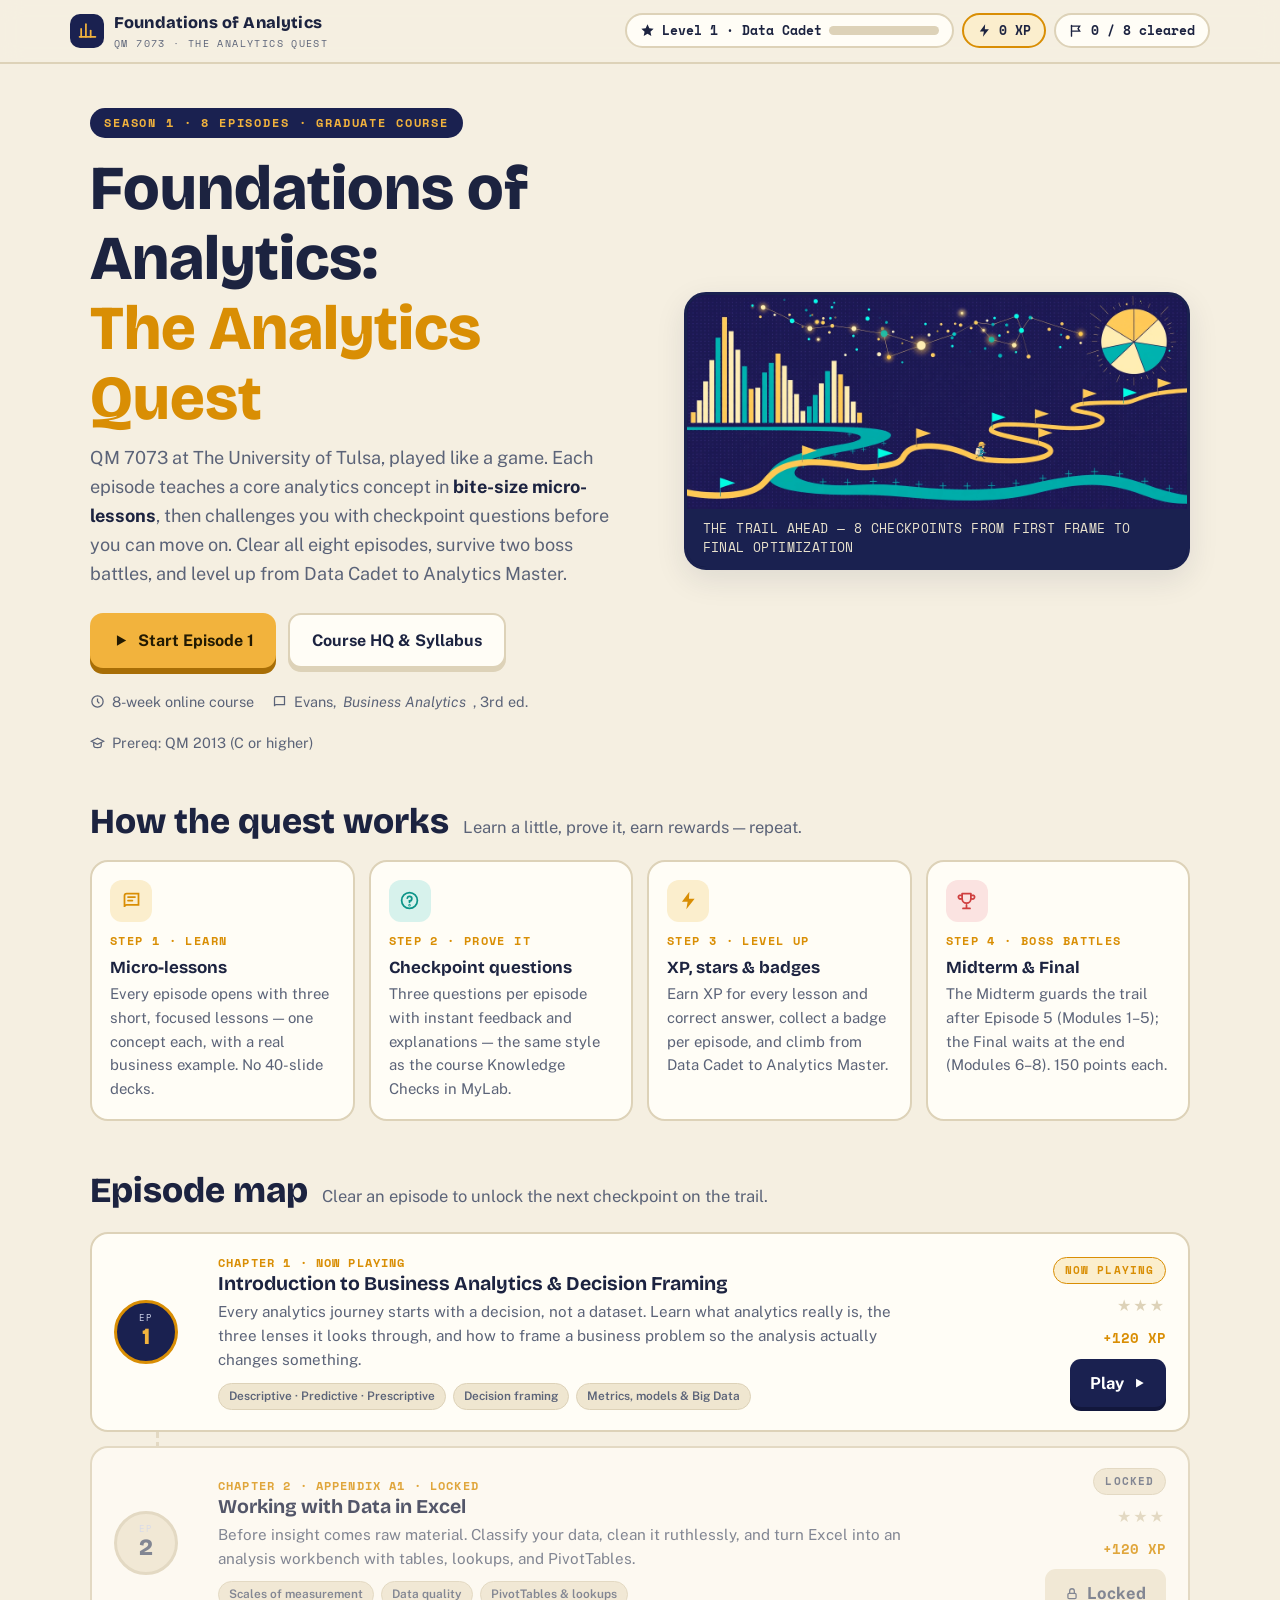
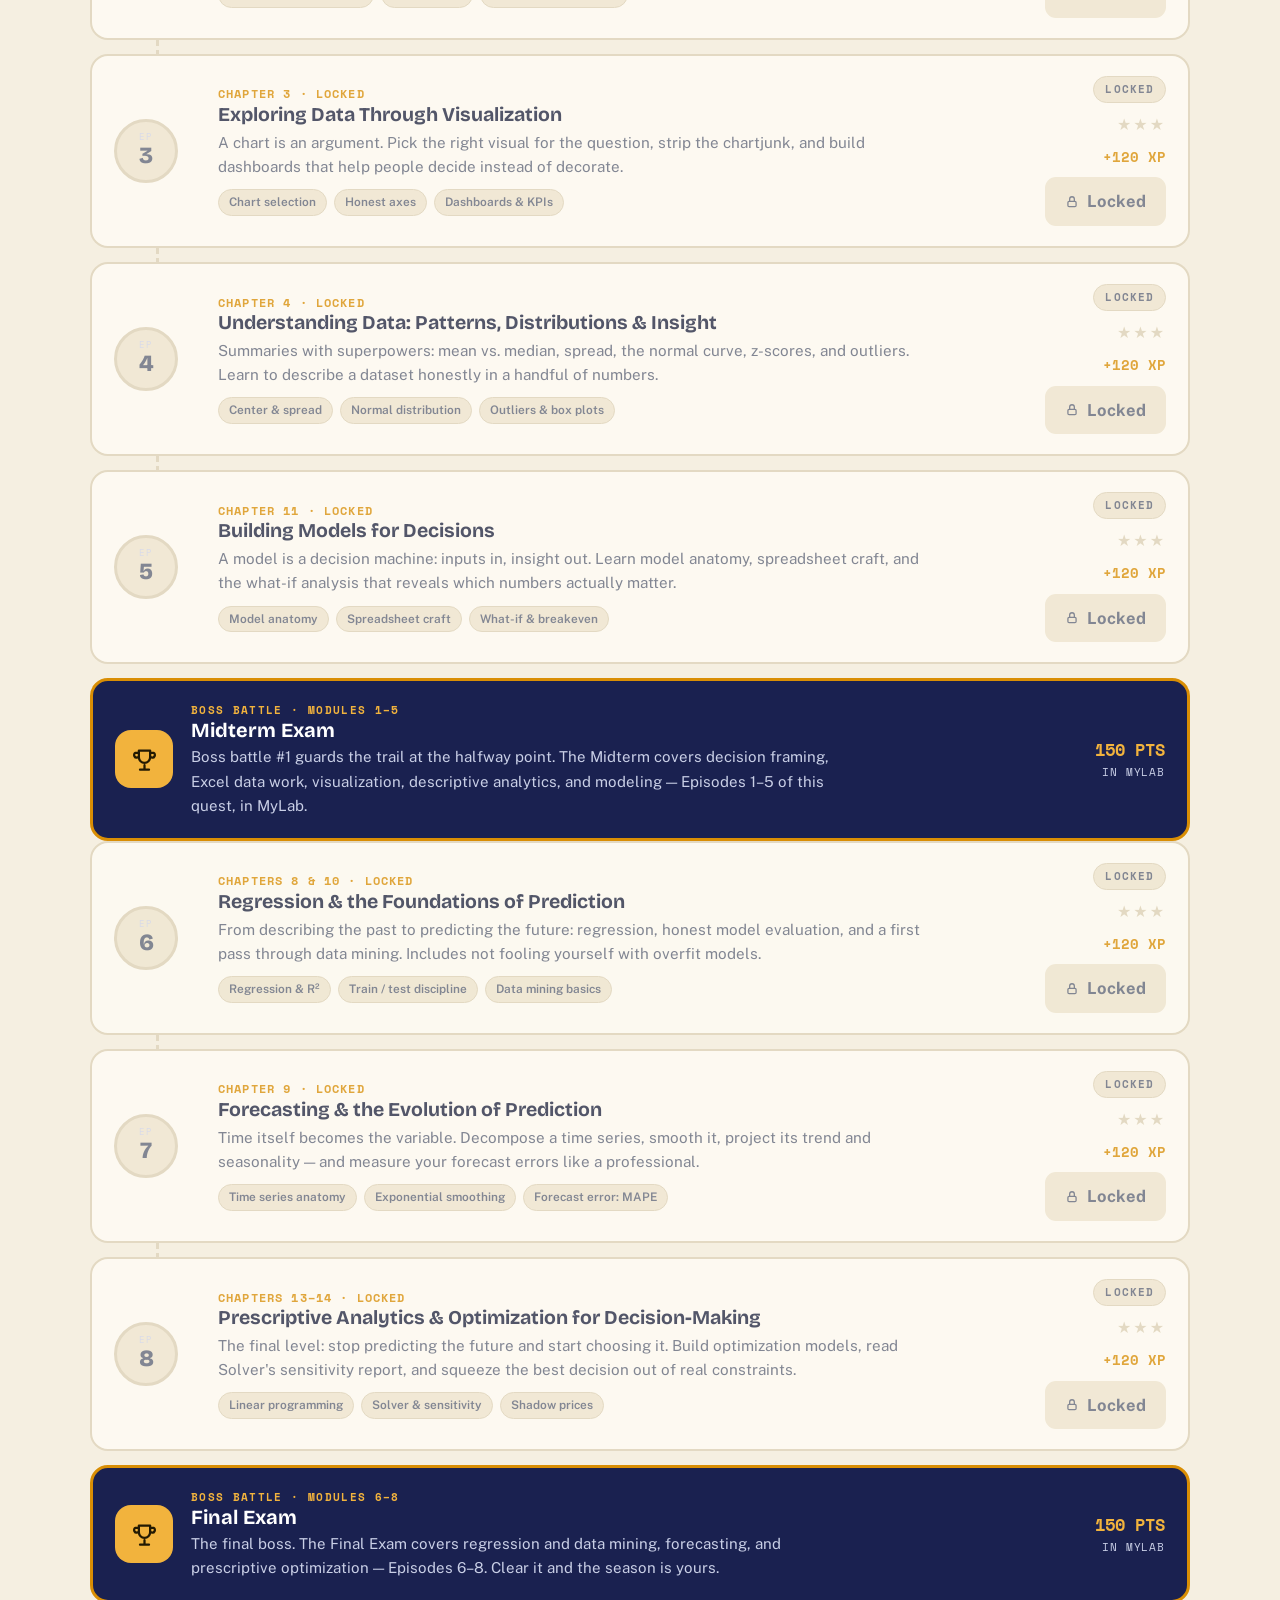
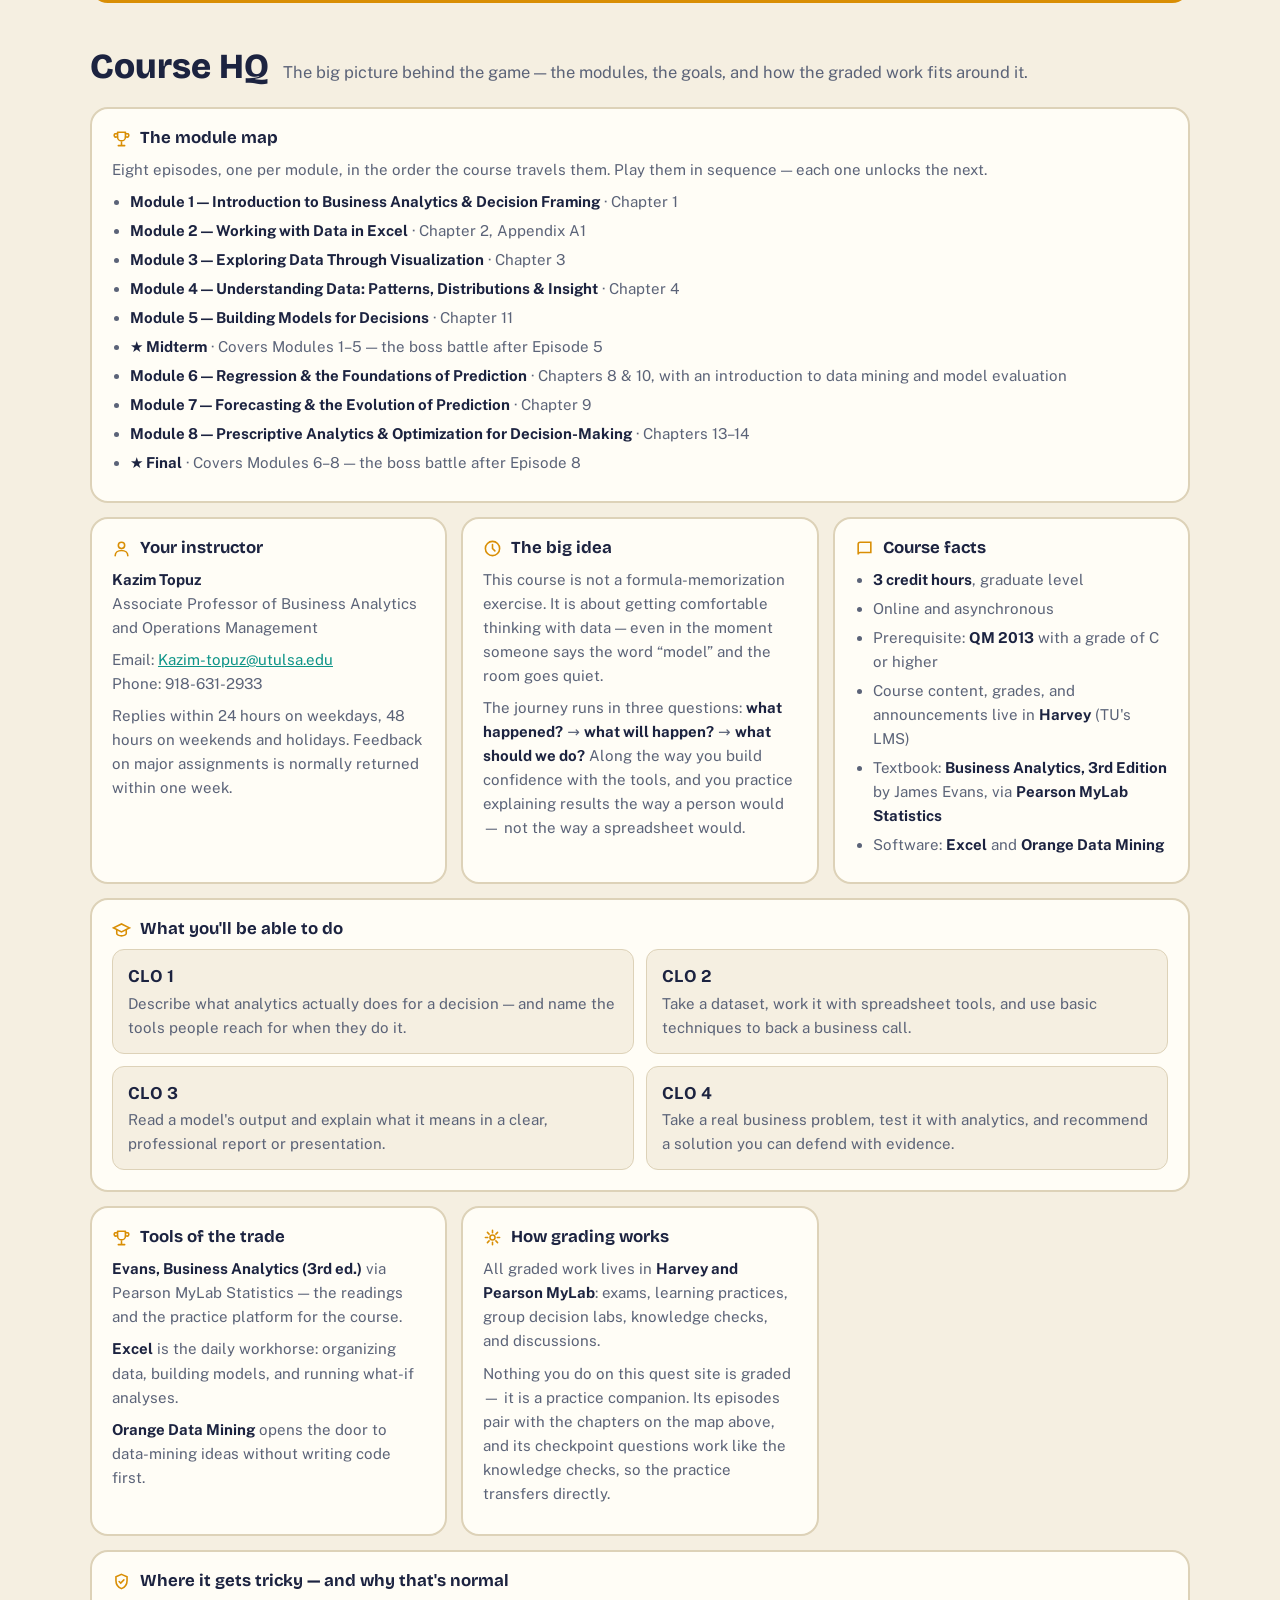
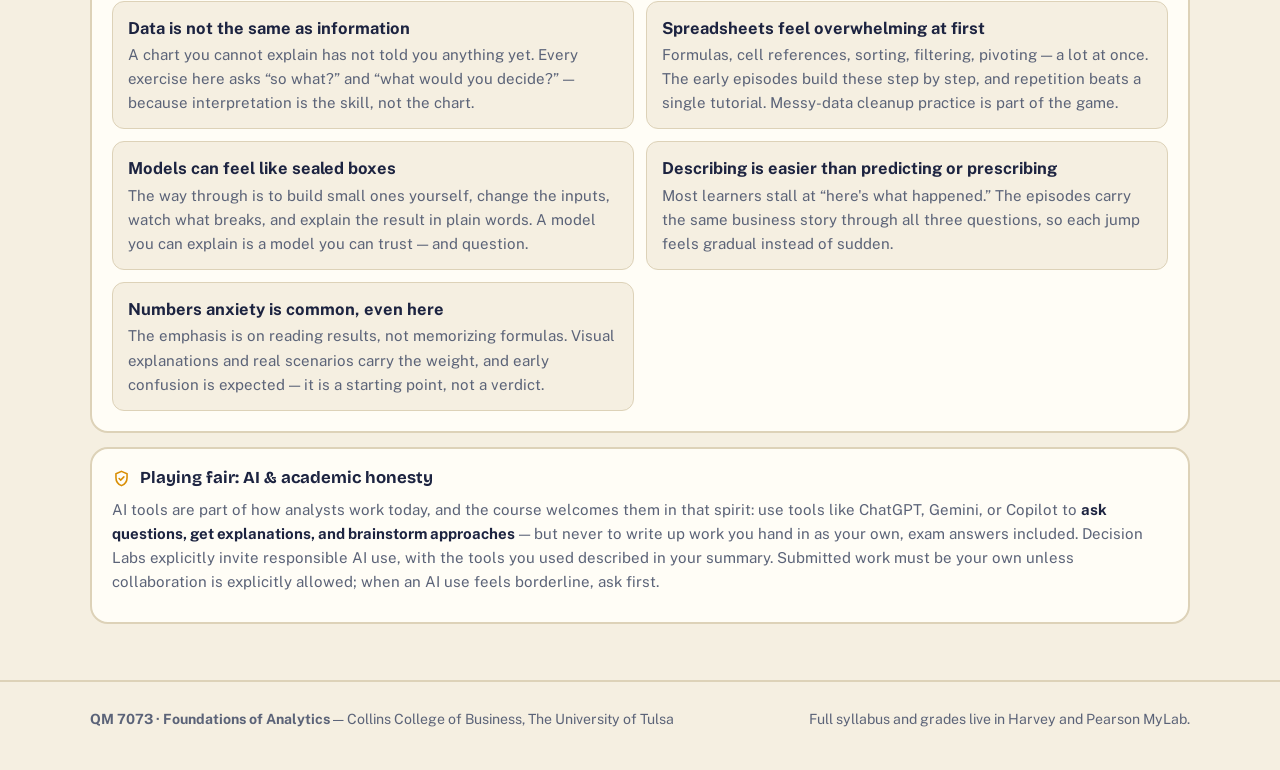
==== foundations-of-analytics/index.html @ 1008b70a "QM7073: Module 7 rebuilt from CDG" ====
<!doctype html>
<html lang="en">
  <head>
    <meta charset="utf-8" />
    <meta name="viewport" content="width=device-width, initial-scale=1, viewport-fit=cover" />
    <meta name="color-scheme" content="light dark" />
    <link rel="icon" href="data:," />
    <title>Foundations of Analytics — The Analytics Quest | QM 7073</title>
    <link rel="preconnect" href="https://fonts.googleapis.com" />
    <link rel="preconnect" href="https://fonts.gstatic.com" crossorigin />
    <link href="https://fonts.googleapis.com/css2?family=Bricolage+Grotesque:opsz,wght@12..96,500;12..96,700;12..96,800&family=Public+Sans:wght@400;500;600;700&family=Space+Mono:wght@400;700&display=swap" rel="stylesheet" />
    <style>
      :root{
        --bg:#f5efe1;
        --bg-soft:#efe6d0;
        --surface:#fffdf6;
        --surface-2:#fdf6e3;
        --ink:#1c2340;
        --muted:#5b6378;
        --line:#ddd2b8;
        --navy:#1a2150;
        --navy-deep:#12173c;
        --gold:#d98e04;
        --gold-bright:#f2b33d;
        --gold-soft:#fbeecd;
        --teal:#0d9488;
        --teal-soft:#d7f2ec;
        --red:#cf3f3f;
        --red-soft:#fbe3e1;
        --green:#1d9e62;
        --green-soft:#dcf4e5;
        --shadow:0 10px 30px rgba(28,35,64,.10);
        --radius:18px;
      }
      @media (prefers-color-scheme: dark){
        :root{
          --bg:#0e1230;
          --bg-soft:#12173c;
          --surface:#181f4a;
          --surface-2:#1d2657;
          --ink:#f4edd9;
          --muted:#a9b0cc;
          --line:#2e3768;
          --navy:#232c66;
          --navy-deep:#0e1230;
          --gold:#f2b33d;
          --gold-bright:#ffc95e;
          --gold-soft:#33305e;
          --teal:#2dd4bf;
          --teal-soft:#173f42;
          --red:#f08080;
          --red-soft:#4a2438;
          --green:#4ade80;
          --green-soft:#1d4038;
          --shadow:0 10px 30px rgba(0,0,0,.35);
        }
      }
      *{box-sizing:border-box}
      html{scroll-behavior:smooth}
      body{
        margin:0;background:var(--bg);color:var(--ink);
        font-family:"Public Sans",system-ui,sans-serif;
        font-size:16.5px;line-height:1.6;
        -webkit-font-smoothing:antialiased;
      }
      h1,h2,h3,.display{font-family:"Bricolage Grotesque","Public Sans",sans-serif;line-height:1.12;margin:0}
      .mono{font-family:"Space Mono",monospace}
      .wrap{max-width:1140px;margin:0 auto;padding:0 20px}
      a{color:var(--teal)}
      button{font:inherit;cursor:pointer}
      :focus-visible{outline:3px solid var(--gold-bright);outline-offset:2px;border-radius:6px}

      /* ---------- HUD ---------- */
      .hud{
        position:sticky;top:0;z-index:50;
        background:color-mix(in srgb, var(--bg) 88%, transparent);
        backdrop-filter:blur(10px);
        border-bottom:2px solid var(--line);
      }
      .hud-inner{display:flex;align-items:center;gap:14px;padding:10px 0;flex-wrap:wrap}
      .hud-brand{display:flex;align-items:center;gap:10px;font-family:"Bricolage Grotesque",sans-serif;font-weight:800;font-size:1.02rem;letter-spacing:.01em}
      .hud-brand .crest{
        width:34px;height:34px;border-radius:10px;background:var(--navy);color:var(--gold-bright);
        display:grid;place-items:center;flex:none;
      }
      .hud-brand small{display:block;font-family:"Space Mono",monospace;font-weight:400;font-size:.62rem;letter-spacing:.14em;color:var(--muted);text-transform:uppercase}
      .hud-stats{margin-left:auto;display:flex;align-items:center;gap:8px;flex-wrap:wrap}
      .chip{
        display:inline-flex;align-items:center;gap:7px;
        background:var(--surface);border:2px solid var(--line);border-radius:999px;
        padding:5px 13px;font-family:"Space Mono",monospace;font-size:.82rem;font-weight:700;
      }
      .chip svg{flex:none}
      .chip.xp{border-color:var(--gold);background:var(--gold-soft)}
      .levelbar{width:110px;height:9px;border-radius:99px;background:var(--line);overflow:hidden}
      .levelbar i{display:block;height:100%;background:var(--gold-bright);border-radius:99px;transition:width .6s ease}

      /* ---------- Hero ---------- */
      .hero{padding:44px 0 10px}
      .hero-grid{display:grid;grid-template-columns:1.05fr .95fr;gap:34px;align-items:center}
      .kicker{
        display:inline-flex;align-items:center;gap:8px;
        font-family:"Space Mono",monospace;font-size:.72rem;font-weight:700;letter-spacing:.16em;text-transform:uppercase;
        background:var(--navy);color:var(--gold-bright);border-radius:999px;padding:6px 14px;
      }
      .hero h1{font-size:clamp(2.4rem,5.4vw,3.9rem);font-weight:800;margin:16px 0 6px}
      .hero h1 .quest{color:var(--gold)}
      .hero .sub{font-size:1.13rem;color:var(--muted);max-width:34rem;margin:10px 0 0}
      .hero .sub strong{color:var(--ink)}
      .hero-cta{display:flex;gap:12px;flex-wrap:wrap;margin-top:24px}
      .btn{
        display:inline-flex;align-items:center;gap:9px;border:none;border-radius:13px;
        padding:13px 22px;font-weight:700;font-size:1rem;text-decoration:none;
        transition:transform .15s ease, box-shadow .15s ease;
      }
      .btn:active{transform:translateY(1px)}
      .btn-gold{background:var(--gold-bright);color:#231a02;box-shadow:0 6px 0 #a86e06}
      .btn-gold:hover{transform:translateY(-2px);box-shadow:0 8px 0 #a86e06}
      .btn-ghost{background:var(--surface);color:var(--ink);border:2px solid var(--line);box-shadow:0 4px 0 var(--line)}
      .btn-ghost:hover{transform:translateY(-2px)}
      .hero-facts{display:flex;gap:18px;flex-wrap:wrap;margin-top:22px;font-size:.9rem;color:var(--muted)}
      .hero-facts span{display:inline-flex;gap:7px;align-items:center}
      .hero-art{
        border-radius:22px;overflow:hidden;border:3px solid var(--navy);
        box-shadow:var(--shadow);line-height:0;background:var(--navy-deep);
      }
      .hero-art img{width:100%;height:auto;display:block}
      .hero-art figcaption{
        line-height:1.45;background:var(--navy);color:#e9e2cd;font-size:.82rem;
        padding:10px 16px;font-family:"Space Mono",monospace;letter-spacing:.03em;
      }

      /* ---------- How it plays ---------- */
      .howto{padding:38px 0 6px}
      .howto-grid{display:grid;grid-template-columns:repeat(4,1fr);gap:14px;margin-top:18px}
      .how-card{
        background:var(--surface);border:2px solid var(--line);border-radius:var(--radius);
        padding:18px;position:relative;
      }
      .how-card .stepnum{
        font-family:"Space Mono",monospace;font-weight:700;font-size:.72rem;letter-spacing:.12em;
        color:var(--gold);text-transform:uppercase;
      }
      .how-card h3{font-size:1.06rem;margin:8px 0 5px}
      .how-card p{margin:0;color:var(--muted);font-size:.93rem}
      .how-card .ic{
        width:42px;height:42px;border-radius:12px;display:grid;place-items:center;margin-bottom:10px;
        background:var(--gold-soft);color:var(--gold);
      }
      .how-card:nth-child(2) .ic{background:var(--teal-soft);color:var(--teal)}
      .how-card:nth-child(3) .ic{background:var(--gold-soft);color:var(--gold)}
      .how-card:nth-child(4) .ic{background:var(--red-soft);color:var(--red)}

      .section-head{display:flex;align-items:baseline;gap:14px;flex-wrap:wrap;margin-top:44px}
      .section-head h2{font-size:clamp(1.6rem,3.4vw,2.2rem);font-weight:800}
      .section-head p{color:var(--muted);margin:0}

      /* ---------- Episode trail ---------- */
      .trail{margin-top:22px;display:flex;flex-direction:column;gap:0}
      .ep{
        display:grid;grid-template-columns:86px 1fr auto;gap:18px;align-items:center;
        background:var(--surface);border:2px solid var(--line);border-radius:var(--radius);
        padding:20px 22px;position:relative;
      }
      .ep + .ep{margin-top:14px}
      .ep::before{
        content:"";position:absolute;left:64px;top:-16px;height:16px;width:0;
        border-left:3px dashed var(--line);
      }
      .ep:first-child::before{display:none}
      .boss + .ep::before{display:none}
      .ep-medal{
        width:64px;height:64px;border-radius:50%;flex:none;
        display:grid;place-items:center;text-align:center;
        background:var(--navy);color:var(--gold-bright);
        font-family:"Bricolage Grotesque",sans-serif;font-weight:800;
        border:3px solid var(--gold);
      }
      .ep-medal small{display:block;font-family:"Space Mono",monospace;font-weight:400;font-size:.55rem;letter-spacing:.14em;color:#cfd4ea}
      .ep-medal .n{font-size:1.45rem;line-height:1}
      .ep.locked .ep-medal{background:var(--bg-soft);color:var(--muted);border-color:var(--line)}
      .ep.cleared .ep-medal{background:var(--teal);border-color:var(--teal);color:#fff}
      .ep-body h3{font-size:1.22rem;font-weight:700}
      .ep-body .chap{font-family:"Space Mono",monospace;font-size:.72rem;letter-spacing:.1em;text-transform:uppercase;color:var(--gold);font-weight:700}
      .ep-body p{margin:5px 0 0;color:var(--muted);font-size:.95rem;max-width:44rem}
      .ep-tags{display:flex;gap:7px;flex-wrap:wrap;margin-top:10px}
      .tag{
        font-size:.74rem;font-weight:600;background:var(--bg-soft);border:1.5px solid var(--line);
        border-radius:999px;padding:3px 10px;color:var(--muted);
      }
      .ep-side{display:flex;flex-direction:column;align-items:flex-end;gap:9px}
      .ep-xp{font-family:"Space Mono",monospace;font-weight:700;font-size:.85rem;color:var(--gold)}
      .stars{font-size:1rem;letter-spacing:2px;color:var(--line)}
      .stars .on{color:var(--gold-bright)}
      .btn-play{
        background:var(--navy);color:#fff;border:none;border-radius:11px;padding:11px 20px;
        font-weight:700;display:inline-flex;align-items:center;gap:8px;box-shadow:0 4px 0 var(--navy-deep);
      }
      .btn-play:hover{transform:translateY(-2px)}
      .btn-play:disabled{background:var(--bg-soft);color:var(--muted);box-shadow:none;cursor:not-allowed;transform:none}
      .ep.locked{opacity:.75}
      .status-pill{
        font-family:"Space Mono",monospace;font-size:.68rem;font-weight:700;letter-spacing:.1em;text-transform:uppercase;
        border-radius:999px;padding:4px 11px;
      }
      .status-pill.now{background:var(--gold-soft);color:var(--gold);border:1.5px solid var(--gold)}
      .status-pill.done{background:var(--teal-soft);color:var(--teal);border:1.5px solid var(--teal)}
      .status-pill.lock{background:var(--bg-soft);color:var(--muted);border:1.5px solid var(--line)}

      /* boss cards */
      .boss{
        margin-top:14px;border-radius:var(--radius);padding:20px 22px;
        background:var(--navy);color:#f2ead8;border:3px solid var(--gold);
        display:grid;grid-template-columns:auto 1fr auto;gap:18px;align-items:center;
      }
      .boss .bic{
        width:58px;height:58px;border-radius:16px;background:var(--gold-bright);color:#231a02;
        display:grid;place-items:center;flex:none;
      }
      .boss h3{font-size:1.25rem;color:#fff}
      .boss .chap{font-family:"Space Mono",monospace;font-size:.7rem;letter-spacing:.12em;text-transform:uppercase;color:var(--gold-bright);font-weight:700}
      .boss p{margin:4px 0 0;color:#c9cfe6;font-size:.94rem;max-width:40rem}
      .boss .pts{font-family:"Space Mono",monospace;font-weight:700;text-align:right;color:var(--gold-bright);font-size:1.05rem;white-space:nowrap}
      .boss .pts small{display:block;color:#c9cfe6;font-weight:400;font-size:.68rem;letter-spacing:.08em}

      /* ---------- Player ---------- */
      #player{display:none;padding:34px 0 60px}
      #player.open{display:block}
      .player-shell{max-width:820px;margin:0 auto}
      .player-top{display:flex;align-items:center;gap:14px;flex-wrap:wrap}
      .player-top .chap{font-family:"Space Mono",monospace;font-size:.72rem;letter-spacing:.12em;text-transform:uppercase;color:var(--gold);font-weight:700}
      .player-top h2{font-size:clamp(1.5rem,3.4vw,2.1rem);font-weight:800}
      .btn-exit{
        margin-left:auto;background:var(--surface);border:2px solid var(--line);color:var(--ink);
        border-radius:11px;padding:9px 16px;font-weight:700;display:inline-flex;gap:7px;align-items:center;
      }
      .dots{display:flex;gap:7px;margin:20px 0 6px;flex-wrap:wrap}
      .dot{height:10px;flex:1;min-width:26px;border-radius:99px;background:var(--line)}
      .dot.done{background:var(--teal)}
      .dot.now{background:var(--gold-bright)}
      .phase-label{font-family:"Space Mono",monospace;font-size:.74rem;letter-spacing:.12em;text-transform:uppercase;color:var(--muted);font-weight:700}
      .stage{
        margin-top:14px;background:var(--surface);border:2px solid var(--line);border-radius:22px;
        padding:30px;box-shadow:var(--shadow);
      }
      .stage .lesson-kicker{display:inline-flex;gap:8px;align-items:center;background:var(--teal-soft);color:var(--teal);font-weight:700;font-size:.78rem;border-radius:999px;padding:5px 13px;letter-spacing:.04em}
      .stage .quiz-kicker{display:inline-flex;gap:8px;align-items:center;background:var(--gold-soft);color:var(--gold);font-weight:700;font-size:.78rem;border-radius:999px;padding:5px 13px;letter-spacing:.04em}
      .stage h3{font-size:1.55rem;font-weight:800;margin:14px 0 10px}
      .stage p{margin:0 0 12px}
      .stage p:last-of-type{margin-bottom:0}
      .powerup{
        margin-top:18px;border-radius:14px;padding:15px 17px;background:var(--surface-2);
        border:2px dashed var(--gold);font-size:.95rem;
      }
      .powerup strong{color:var(--gold);font-family:"Space Mono",monospace;font-size:.72rem;letter-spacing:.12em;text-transform:uppercase;display:block;margin-bottom:4px}
      .stage-actions{display:flex;gap:12px;margin-top:24px;flex-wrap:wrap;align-items:center}
      .stage-actions .spacer{flex:1}
      .xp-pop{font-family:"Space Mono",monospace;font-weight:700;color:var(--gold);font-size:.95rem}
      .opts{display:grid;gap:11px;margin-top:18px}
      .opt{
        text-align:left;background:var(--bg);border:2px solid var(--line);border-radius:14px;
        padding:15px 17px;font-size:1rem;display:flex;gap:12px;align-items:flex-start;width:100%;
        transition:border-color .12s ease, background .12s ease;color:var(--ink);
      }
      .opt:hover:not(:disabled){border-color:var(--gold)}
      .opt .letter{
        font-family:"Space Mono",monospace;font-weight:700;flex:none;width:27px;height:27px;border-radius:8px;
        background:var(--surface);border:2px solid var(--line);display:grid;place-items:center;font-size:.85rem;
      }
      .opt.correct{border-color:var(--green);background:var(--green-soft)}
      .opt.correct .letter{background:var(--green);border-color:var(--green);color:#fff}
      .opt.wrong{border-color:var(--red);background:var(--red-soft)}
      .opt.wrong .letter{background:var(--red);border-color:var(--red);color:#fff}
      .opt:disabled{cursor:default;opacity:1}
      .opt.dim{opacity:.55}
      .feedback{
        display:none;margin-top:18px;border-radius:14px;padding:15px 17px;font-size:.96rem;
      }
      .feedback.show{display:block}
      .feedback.good{background:var(--green-soft);border:2px solid var(--green)}
      .feedback.bad{background:var(--red-soft);border:2px solid var(--red)}
      .feedback strong{display:block;margin-bottom:3px}
      /* results */
      .results{text-align:center;padding:8px 0}
      .results .big-stars{font-size:2.6rem;letter-spacing:8px;color:var(--line);margin:8px 0 2px}
      .results .big-stars .on{color:var(--gold-bright)}
      .results h3{font-size:1.9rem}
      .badge-earned{
        display:inline-flex;align-items:center;gap:10px;margin-top:16px;
        background:var(--navy);color:var(--gold-bright);border-radius:999px;padding:10px 20px;
        font-weight:700;border:2px solid var(--gold);
      }
      .score-line{font-family:"Space Mono",monospace;color:var(--muted);margin-top:10px}
      .confetti{position:fixed;inset:0;pointer-events:none;z-index:99;overflow:hidden}
      .confetti i{position:absolute;top:-14px;width:10px;height:14px;border-radius:2px;animation:fall linear forwards}
      @keyframes fall{to{transform:translateY(105vh) rotate(720deg)}}
      @media (prefers-reduced-motion: reduce){
        .confetti{display:none}
        html{scroll-behavior:auto}
        *{transition:none !important;animation:none !important}
      }

      /* ---------- HQ / syllabus ---------- */
      .hq-grid{display:grid;grid-template-columns:repeat(3,1fr);gap:14px;margin-top:20px}
      .hq-card{background:var(--surface);border:2px solid var(--line);border-radius:var(--radius);padding:20px}
      .hq-card h3{font-size:1.05rem;margin:0 0 10px;display:flex;gap:9px;align-items:center}
      .hq-card h3 .ic{color:var(--gold);display:grid;place-items:center}
      .hq-card p,.hq-card li{font-size:.94rem;color:var(--muted)}
      .hq-card p{margin:0 0 8px}
      .hq-card ul{margin:0;padding-left:18px}
      .hq-card li{margin-bottom:5px}
      .hq-card strong{color:var(--ink)}
      table.grades{width:100%;border-collapse:collapse;font-size:.95rem}
      table.grades th,table.grades td{padding:9px 10px;text-align:left;border-bottom:1.5px solid var(--line)}
      table.grades th{font-family:"Space Mono",monospace;font-size:.7rem;letter-spacing:.1em;text-transform:uppercase;color:var(--muted)}
      table.grades td.num,table.grades th.num{text-align:right;font-family:"Space Mono",monospace}
      table.grades tr.total td{font-weight:700;border-bottom:none;color:var(--ink)}
      .scale-row{display:flex;gap:8px;flex-wrap:wrap;margin-top:12px}
      .scale-row span{font-family:"Space Mono",monospace;font-size:.8rem;font-weight:700;background:var(--bg-soft);border:1.5px solid var(--line);border-radius:9px;padding:5px 11px}
      .wide-card{grid-column:1/-1}
      .assign-grid{display:grid;grid-template-columns:repeat(2,1fr);gap:12px}
      .assign-grid div{background:var(--bg);border:1.5px solid var(--line);border-radius:12px;padding:13px 15px}
      .assign-grid strong{display:block;color:var(--ink);margin-bottom:2px}
      .assign-grid p{margin:0}

      footer{margin-top:56px;border-top:2px solid var(--line);padding:26px 0 40px;color:var(--muted);font-size:.88rem}
      footer .wrap{display:flex;gap:14px;flex-wrap:wrap;justify-content:space-between}

      @media (max-width:960px){
        .hero-grid{grid-template-columns:1fr}
        .howto-grid{grid-template-columns:repeat(2,1fr)}
        .hq-grid{grid-template-columns:1fr 1fr}
      }
      @media (max-width:640px){
        body{font-size:16px}
        .howto-grid{grid-template-columns:1fr}
        .hq-grid{grid-template-columns:1fr}
        .assign-grid{grid-template-columns:1fr}
        .ep{grid-template-columns:60px 1fr;padding:16px}
        .ep::before{left:45px}
        .ep-medal{width:48px;height:48px}
        .ep-medal .n{font-size:1.1rem}
        .ep-side{grid-column:2;flex-direction:row;align-items:center;justify-content:space-between;width:100%}
        .boss{grid-template-columns:1fr}
        .boss .pts{text-align:left}
        .stage{padding:22px 18px}
        .levelbar{display:none}
        table.grades th:nth-child(2),table.grades td:nth-child(2){display:none}
      }
    </style>
  </head>
  <body>
    <!-- ================= HUD ================= -->
    <header class="hud">
      <div class="wrap hud-inner">
        <div class="hud-brand">
          <span class="crest" aria-hidden="true">
            <svg width="19" height="19" viewBox="0 0 24 24" fill="none" stroke="currentColor" stroke-width="2.2" stroke-linecap="round"><path d="M4 20V10"/><path d="M10 20V4"/><path d="M16 20v-8"/><path d="M22 20H2"/></svg>
          </span>
          <span>Foundations of Analytics<small>QM 7073 · The Analytics Quest</small></span>
        </div>
        <div class="hud-stats" aria-label="Your progress">
          <span class="chip" title="Your level">
            <svg width="15" height="15" viewBox="0 0 24 24" fill="currentColor" aria-hidden="true"><path d="M12 2l2.9 6.3 6.9.8-5.1 4.7 1.4 6.8L12 17.2 5.9 20.6l1.4-6.8L2.2 9.1l6.9-.8z"/></svg>
            <span id="hud-level">Level 1 · Data Cadet</span>
            <span class="levelbar" aria-hidden="true"><i id="hud-levelbar" style="width:0%"></i></span>
          </span>
          <span class="chip xp" title="Experience points">
            <svg width="15" height="15" viewBox="0 0 24 24" fill="currentColor" aria-hidden="true"><path d="M13 2L4.5 13.5H11L9.5 22 19 10h-6.5z"/></svg>
            <span id="hud-xp">0 XP</span>
          </span>
          <span class="chip" title="Episodes cleared">
            <svg width="15" height="15" viewBox="0 0 24 24" fill="none" stroke="currentColor" stroke-width="2.2" stroke-linecap="round" aria-hidden="true"><path d="M4 21V4"/><path d="M4 5h13l-2.5 4L17 13H4"/></svg>
            <span id="hud-cleared">0 / 8 cleared</span>
          </span>
        </div>
      </div>
    </header>

    <main id="home">
      <!-- ================= HERO ================= -->
      <section class="hero">
        <div class="wrap hero-grid">
          <div>
            <span class="kicker">Season 1 · 8 Episodes · Graduate Course</span>
            <h1>Foundations of Analytics:<br /><span class="quest">The Analytics Quest</span></h1>
            <p class="sub">QM 7073 at The University of Tulsa, played like a game. Each episode teaches a core analytics concept in <strong>bite-size micro-lessons</strong>, then challenges you with checkpoint questions before you can move on. Clear all eight episodes, survive two boss battles, and level up from Data Cadet to Analytics Master.</p>
            <div class="hero-cta">
              <button class="btn btn-gold" id="btn-start" type="button">
                <svg width="17" height="17" viewBox="0 0 24 24" fill="currentColor" aria-hidden="true"><path d="M7 4.5v15l13-7.5z"/></svg>
                <span id="btn-start-label">Start Episode 1</span>
              </button>
              <a class="btn btn-ghost" href="#hq">Course HQ &amp; Syllabus</a>
            </div>
            <div class="hero-facts">
              <span><svg width="15" height="15" viewBox="0 0 24 24" fill="none" stroke="currentColor" stroke-width="2" aria-hidden="true"><circle cx="12" cy="12" r="9"/><path d="M12 7v5l3 3"/></svg> 8-week online course</span>
              <span><svg width="15" height="15" viewBox="0 0 24 24" fill="none" stroke="currentColor" stroke-width="2" aria-hidden="true"><path d="M4 19.5A2.5 2.5 0 016.5 17H20V4H6.5A2.5 2.5 0 004 6.5z"/></svg> Evans, <em>Business Analytics</em>, 3rd ed.</span>
              <span><svg width="15" height="15" viewBox="0 0 24 24" fill="none" stroke="currentColor" stroke-width="2" aria-hidden="true"><path d="M22 10L12 5 2 10l10 5 10-5z"/><path d="M6 12v5c0 1.5 3 3 6 3s6-1.5 6-3v-5"/></svg> Prereq: QM 2013 (C or higher)</span>
            </div>
          </div>
          <figure class="hero-art" style="margin:0">
            <img src="assets/quest-map.webp" alt="Illustrated quest map: a golden trail winding past bar-chart mountains and a scatter-plot constellation toward a pie-chart sun, with eight checkpoint flags for the eight episodes" width="2352" height="1008" />
            <figcaption>THE TRAIL AHEAD — 8 CHECKPOINTS FROM FIRST FRAME TO FINAL OPTIMIZATION</figcaption>
          </figure>
        </div>
      </section>

      <!-- ================= HOW IT PLAYS ================= -->
      <section class="howto">
        <div class="wrap">
          <div class="section-head" style="margin-top:0">
            <h2>How the quest works</h2>
            <p>Learn a little, prove it, earn rewards — repeat.</p>
          </div>
          <div class="howto-grid">
            <div class="how-card">
              <div class="ic"><svg width="21" height="21" viewBox="0 0 24 24" fill="none" stroke="currentColor" stroke-width="2" stroke-linecap="round" aria-hidden="true"><path d="M4 19.5A2.5 2.5 0 016.5 17H20V4H6.5A2.5 2.5 0 004 6.5z"/><path d="M8 8h8M8 12h5"/></svg></div>
              <div class="stepnum">Step 1 · Learn</div>
              <h3>Micro-lessons</h3>
              <p>Every episode opens with three short, focused lessons — one concept each, with a real business example. No 40-slide decks.</p>
            </div>
            <div class="how-card">
              <div class="ic"><svg width="21" height="21" viewBox="0 0 24 24" fill="none" stroke="currentColor" stroke-width="2" stroke-linecap="round" aria-hidden="true"><circle cx="12" cy="12" r="9"/><path d="M9.5 9.3A2.6 2.6 0 1112 12.5V14"/><circle cx="12" cy="17.4" r=".4" fill="currentColor"/></svg></div>
              <div class="stepnum">Step 2 · Prove it</div>
              <h3>Checkpoint questions</h3>
              <p>Three questions per episode with instant feedback and explanations — the same style as the course Knowledge Checks in MyLab.</p>
            </div>
            <div class="how-card">
              <div class="ic"><svg width="21" height="21" viewBox="0 0 24 24" fill="currentColor" aria-hidden="true"><path d="M13 2L4.5 13.5H11L9.5 22 19 10h-6.5z"/></svg></div>
              <div class="stepnum">Step 3 · Level up</div>
              <h3>XP, stars &amp; badges</h3>
              <p>Earn XP for every lesson and correct answer, collect a badge per episode, and climb from Data Cadet to Analytics Master.</p>
            </div>
            <div class="how-card">
              <div class="ic"><svg width="21" height="21" viewBox="0 0 24 24" fill="none" stroke="currentColor" stroke-width="2" stroke-linecap="round" stroke-linejoin="round" aria-hidden="true"><path d="M8 21h8M12 17v4M7 4h10v6a5 5 0 01-10 0z"/><path d="M7 6H4a2 2 0 002 4h1M17 6h3a2 2 0 01-2 4h-1"/></svg></div>
              <div class="stepnum">Step 4 · Boss battles</div>
              <h3>Midterm &amp; Final</h3>
              <p>The Midterm guards the trail after Episode 5 (Modules 1–5); the Final waits at the end (Modules 6–8). 150 points each.</p>
            </div>
          </div>
        </div>
      </section>

      <!-- ================= EPISODE MAP ================= -->
      <section>
        <div class="wrap">
          <div class="section-head">
            <h2>Episode map</h2>
            <p>Clear an episode to unlock the next checkpoint on the trail.</p>
          </div>
          <div class="trail" id="trail"></div>
        </div>
      </section>

      <!-- ================= COURSE HQ ================= -->
      <section id="hq">
        <div class="wrap">
          <div class="section-head">
            <h2>Course HQ</h2>
            <p>The big picture behind the game — the modules, the goals, and how the graded work fits around it.</p>
          </div>
          <div class="hq-grid">
            <div class="hq-card wide-card">
              <h3><span class="ic"><svg width="19" height="19" viewBox="0 0 24 24" fill="none" stroke="currentColor" stroke-width="2" stroke-linecap="round" stroke-linejoin="round" aria-hidden="true"><path d="M8 21h8M12 17v4M7 4h10v6a5 5 0 01-10 0z"/><path d="M7 6H4a2 2 0 002 4h1M17 6h3a2 2 0 01-2 4h-1"/></svg></span>The module map</h3>
              <p>Eight episodes, one per module, in the order the course travels them. Play them in sequence — each one unlocks the next.</p>
              <ul>
                <li><strong>Module 1 — Introduction to Business Analytics &amp; Decision Framing</strong> · Chapter 1</li>
                <li><strong>Module 2 — Working with Data in Excel</strong> · Chapter 2, Appendix A1</li>
                <li><strong>Module 3 — Exploring Data Through Visualization</strong> · Chapter 3</li>
                <li><strong>Module 4 — Understanding Data: Patterns, Distributions &amp; Insight</strong> · Chapter 4</li>
                <li><strong>Module 5 — Building Models for Decisions</strong> · Chapter 11</li>
                <li><strong>★ Midterm</strong> · Covers Modules 1–5 — the boss battle after Episode 5</li>
                <li><strong>Module 6 — Regression &amp; the Foundations of Prediction</strong> · Chapters 8 &amp; 10, with an introduction to data mining and model evaluation</li>
                <li><strong>Module 7 — Forecasting &amp; the Evolution of Prediction</strong> · Chapter 9</li>
                <li><strong>Module 8 — Prescriptive Analytics &amp; Optimization for Decision-Making</strong> · Chapters 13–14</li>
                <li><strong>★ Final</strong> · Covers Modules 6–8 — the boss battle after Episode 8</li>
              </ul>
            </div>
            <div class="hq-card">
              <h3><span class="ic"><svg width="19" height="19" viewBox="0 0 24 24" fill="none" stroke="currentColor" stroke-width="2" stroke-linecap="round" aria-hidden="true"><circle cx="12" cy="8" r="4"/><path d="M4 21c0-4 3.6-6.5 8-6.5s8 2.5 8 6.5"/></svg></span>Your instructor</h3>
              <p><strong>Kazim Topuz</strong><br />Associate Professor of Business Analytics and Operations Management</p>
              <p>Email: <a href="mailto:Kazim-topuz@utulsa.edu">Kazim-topuz@utulsa.edu</a><br />Phone: 918-631-2933</p>
              <p>Replies within 24 hours on weekdays, 48 hours on weekends and holidays. Feedback on major assignments is normally returned within one week.</p>
            </div>
            <div class="hq-card">
              <h3><span class="ic"><svg width="19" height="19" viewBox="0 0 24 24" fill="none" stroke="currentColor" stroke-width="2" stroke-linecap="round" aria-hidden="true"><circle cx="12" cy="12" r="9"/><path d="M12 7v5l3 3"/></svg></span>The big idea</h3>
              <p>This course is not a formula-memorization exercise. It is about getting comfortable thinking with data — even in the moment someone says the word “model” and the room goes quiet.</p>
              <p>The journey runs in three questions: <strong>what happened?</strong> → <strong>what will happen?</strong> → <strong>what should we do?</strong> Along the way you build confidence with the tools, and you practice explaining results the way a person would — not the way a spreadsheet would.</p>
            </div>
            <div class="hq-card">
              <h3><span class="ic"><svg width="19" height="19" viewBox="0 0 24 24" fill="none" stroke="currentColor" stroke-width="2" stroke-linecap="round" aria-hidden="true"><path d="M4 19.5A2.5 2.5 0 016.5 17H20V4H6.5A2.5 2.5 0 004 6.5z"/></svg></span>Course facts</h3>
              <ul>
                <li><strong>3 credit hours</strong>, graduate level</li>
                <li>Online and asynchronous</li>
                <li>Prerequisite: <strong>QM 2013</strong> with a grade of C or higher</li>
                <li>Course content, grades, and announcements live in <strong>Harvey</strong> (TU's LMS)</li>
                <li>Textbook: <strong>Business Analytics, 3rd Edition</strong> by James Evans, via <strong>Pearson MyLab Statistics</strong></li>
                <li>Software: <strong>Excel</strong> and <strong>Orange Data Mining</strong></li>
              </ul>
            </div>
            <div class="hq-card wide-card">
              <h3><span class="ic"><svg width="19" height="19" viewBox="0 0 24 24" fill="none" stroke="currentColor" stroke-width="2" stroke-linecap="round" aria-hidden="true"><path d="M22 10L12 5 2 10l10 5 10-5z"/><path d="M6 12v5c0 1.5 3 3 6 3s6-1.5 6-3v-5"/></svg></span>What you'll be able to do</h3>
              <div class="assign-grid">
                <div><strong>CLO 1</strong><p>Describe what analytics actually does for a decision — and name the tools people reach for when they do it.</p></div>
                <div><strong>CLO 2</strong><p>Take a dataset, work it with spreadsheet tools, and use basic techniques to back a business call.</p></div>
                <div><strong>CLO 3</strong><p>Read a model's output and explain what it means in a clear, professional report or presentation.</p></div>
                <div><strong>CLO 4</strong><p>Take a real business problem, test it with analytics, and recommend a solution you can defend with evidence.</p></div>
              </div>
            </div>
            <div class="hq-card">
              <h3><span class="ic"><svg width="19" height="19" viewBox="0 0 24 24" fill="none" stroke="currentColor" stroke-width="2" stroke-linecap="round" stroke-linejoin="round" aria-hidden="true"><path d="M8 21h8M12 17v4M7 4h10v6a5 5 0 01-10 0z"/><path d="M7 6H4a2 2 0 002 4h1M17 6h3a2 2 0 01-2 4h-1"/></svg></span>Tools of the trade</h3>
              <p><strong>Evans, Business Analytics (3rd ed.)</strong> via Pearson MyLab Statistics — the readings and the practice platform for the course.</p>
              <p><strong>Excel</strong> is the daily workhorse: organizing data, building models, and running what-if analyses.</p>
              <p><strong>Orange Data Mining</strong> opens the door to data-mining ideas without writing code first.</p>
            </div>
            <div class="hq-card">
              <h3><span class="ic"><svg width="19" height="19" viewBox="0 0 24 24" fill="none" stroke="currentColor" stroke-width="2" stroke-linecap="round" aria-hidden="true"><path d="M12 3v3M12 18v3M3 12h3M18 12h3M5.6 5.6l2.1 2.1M16.3 16.3l2.1 2.1M18.4 5.6l-2.1 2.1M7.7 16.3l-2.1 2.1"/><circle cx="12" cy="12" r="3.2"/></svg></span>How grading works</h3>
              <p>All graded work lives in <strong>Harvey and Pearson MyLab</strong>: exams, learning practices, group decision labs, knowledge checks, and discussions.</p>
              <p>Nothing you do on this quest site is graded — it is a practice companion. Its episodes pair with the chapters on the map above, and its checkpoint questions work like the knowledge checks, so the practice transfers directly.</p>
            </div>
            <div class="hq-card wide-card">
              <h3><span class="ic"><svg width="19" height="19" viewBox="0 0 24 24" fill="none" stroke="currentColor" stroke-width="2" stroke-linecap="round" aria-hidden="true"><path d="M9 12l2 2 4-4"/><path d="M12 3l7 3v5c0 5-3.2 8.4-7 10-3.8-1.6-7-5-7-10V6z"/></svg></span>Where it gets tricky — and why that's normal</h3>
              <div class="assign-grid">
                <div><strong>Data is not the same as information</strong><p>A chart you cannot explain has not told you anything yet. Every exercise here asks “so what?” and “what would you decide?” — because interpretation is the skill, not the chart.</p></div>
                <div><strong>Spreadsheets feel overwhelming at first</strong><p>Formulas, cell references, sorting, filtering, pivoting — a lot at once. The early episodes build these step by step, and repetition beats a single tutorial. Messy-data cleanup practice is part of the game.</p></div>
                <div><strong>Models can feel like sealed boxes</strong><p>The way through is to build small ones yourself, change the inputs, watch what breaks, and explain the result in plain words. A model you can explain is a model you can trust — and question.</p></div>
                <div><strong>Describing is easier than predicting or prescribing</strong><p>Most learners stall at “here's what happened.” The episodes carry the same business story through all three questions, so each jump feels gradual instead of sudden.</p></div>
                <div><strong>Numbers anxiety is common, even here</strong><p>The emphasis is on reading results, not memorizing formulas. Visual explanations and real scenarios carry the weight, and early confusion is expected — it is a starting point, not a verdict.</p></div>
              </div>
            </div>
            <div class="hq-card wide-card">
              <h3><span class="ic"><svg width="19" height="19" viewBox="0 0 24 24" fill="none" stroke="currentColor" stroke-width="2" stroke-linecap="round" aria-hidden="true"><path d="M9 12l2 2 4-4"/><path d="M12 3l7 3v5c0 5-3.2 8.4-7 10-3.8-1.6-7-5-7-10V6z"/></svg></span>Playing fair: AI &amp; academic honesty</h3>
              <p>AI tools are part of how analysts work today, and the course welcomes them in that spirit: use tools like ChatGPT, Gemini, or Copilot to <strong>ask questions, get explanations, and brainstorm approaches</strong> — but never to write up work you hand in as your own, exam answers included. Decision Labs explicitly invite responsible AI use, with the tools you used described in your summary. Submitted work must be your own unless collaboration is explicitly allowed; when an AI use feels borderline, ask first.</p>
            </div>
          </div>
        </div>
      </section>

      <footer>
        <div class="wrap">
          <span><strong>QM 7073 · Foundations of Analytics</strong> — Collins College of Business, The University of Tulsa</span>
          <span>Full syllabus and grades live in Harvey and Pearson MyLab.</span>
        </div>
      </footer>
    </main>

    <!-- ================= PLAYER ================= -->
    <section id="player" aria-live="polite">
      <div class="wrap player-shell">
        <div class="player-top">
          <div>
            <div class="chap" id="p-chap"></div>
            <h2 id="p-title"></h2>
          </div>
          <button class="btn-exit" id="btn-exit" type="button">
            <svg width="15" height="15" viewBox="0 0 24 24" fill="none" stroke="currentColor" stroke-width="2.4" stroke-linecap="round" aria-hidden="true"><path d="M6 6l12 12M18 6L6 18"/></svg>
            Exit to map
          </button>
        </div>
        <div class="dots" id="p-dots" aria-hidden="true"></div>
        <div class="phase-label" id="p-phase"></div>
        <div class="stage" id="p-stage"></div>
      </div>
    </section>

    <div class="confetti" id="confetti" aria-hidden="true"></div>

    <script>
      /* ============================================================
         EPISODE DATA — micro-lessons + checkpoint questions
         ============================================================ */
      var EPISODES = [{"badge":"Framing Badge","blurb":"Every analytics journey starts with a decision, not a dataset. Learn what analytics really is, the three lenses it looks through, and how to frame a business problem so the analysis actually changes something.","chapter":"Chapter 1","lessons":[{"body":["Business analytics brings together data, technology, statistics, quantitative methods, and computer-based models so that managers can see their operations more clearly and choose on evidence instead of gut feel. Strip away the jargon and the promise is simple: better, fact-based decisions. This course is not about memorizing formulas. It is about learning to think with data without freezing the moment somebody says the word model.","That thinking starts with a distinction students trip over constantly: data is not information. Data is the recorded fact — a transaction, a click, a sensor reading, a survey answer. Information is what you get when data is organized into meaning that can change a decision. A million rows of sales records is data. The realization that weekend shoppers buy a different basket than weekday shoppers is information, because it tells a manager what to do differently on Saturday morning. A data warehouse with no interpretation is a very expensive attic.","Nearly everything analysts do falls into three lenses, and learning to tell them apart is the first professional skill of the course. <strong>Descriptive analytics</strong> asks what happened: last quarter's sales by region, this month's churn rate, which products moved and which gathered dust. <strong>Predictive analytics</strong> asks what is likely to happen: it studies historical patterns and projects them forward, like forecasting next quarter's demand. <strong>Prescriptive analytics</strong> asks what we should do: it searches for the best course of action against an objective, like the price, route, or staffing plan that produces the best outcome. The lenses build on each other — you cannot sensibly prescribe before you can describe, and a prediction that never changes a decision is just trivia.","The same three questions show up everywhere, which is why analytics travels so well across industries. Pricing teams use it to set prices for consumer goods, industrial goods, government contracts, and maintenance contracts. Retailers and insurers use customer segmentation to find and target their most valuable groups. Merchandisers decide which brands to carry, in what quantities, and how to allocate them across stores. Banks pick branch and ATM locations and plan where to service equipment. Social media analysis tracks trends and customer perceptions so marketing managers and product designers can react to what people actually think. Healthcare uses it for decisions as serious as matching donors to patients. Analytics is not one trick; it is the same three questions wearing different industry costumes."],"h":"What analytics actually is: from raw data to a better decision","tip":"In meetings, listen for the verb. 'Show me' means descriptive. 'Estimate' means predictive. 'Tell me what to do' means prescriptive — the highest-value, hardest lens, and the one this course builds toward."},{"body":["Consider a retailer staring at unsold winter coats after the holidays. The key question is practical: when should the price come down, and by how much, to bring in the most revenue? Descriptive work comes first: what sold at which prices, and how fast did stock move? Predictive work follows: how would demand respond if the price dropped 20 percent, or 30? Prescriptive work finishes the job: a week-by-week markdown schedule that maximizes revenue. Every unsold coat is a small tragedy of pricing; markdown analytics decides how much of a tragedy it has to be.","Now raise the stakes. Matching a donated liver to a patient is also, at its core, an analytics problem — and it shows why the lenses matter beyond profit. Descriptive work assembles the record: donor and patient histories, compatibility factors, past outcomes. Predictive work estimates the likelihood of a successful match for each pairing. Prescriptive work recommends the match itself. When the decision carries that kind of weight, two things become non-negotiable: the assumptions behind the model must be explicit, and a human must own the final call. Analytics recommends; people decide.","Both cases can drown in data, which brings in Big Data: the massive volumes of business data organizations now collect. Practitioners sort it with the Vs. <strong>Volume</strong> is how much there is. <strong>Variety</strong> is how many kinds: numbers, text, images, sensor streams, all jumbled together. <strong>Velocity</strong> is how fast it arrives. <strong>Veracity</strong> is how much of it you can trust. And the fifth V, <strong>value</strong>, is the one that pays the bills: does any of this actually improve a decision? Big data without veracity is just a bigger pile of maybe.","That is the honest picture of the field: the benefits are real — lower costs, better risk management, sharper decisions — but so is the central challenge, which is simply that many organizations do not yet know how to use analytics well. Closing that gap is the whole point of this course. You will move, deliberately, from 'what happened?' to 'what will happen?' to 'what should we do?' — and you will practice each step on problems that look like the ones managers actually face."],"h":"Two cases that show the lenses at work — plus Big Data","tip":"When a case hands you a mountain of data, ask which V is the real problem: too much, too messy, too fast, too shaky, or too useless? The answer tells you where the work actually is."},{"body":["If the lenses are how you look, metrics are what you measure while looking. A metric is a unit of measurement for judging performance, and choosing the wrong one quietly wrecks everything downstream. <strong>Discrete metrics</strong> come from counting: the number of complaints, orders shipped, or patients matched. <strong>Continuous metrics</strong> live on a scale: delivery time in minutes, order value in dollars, temperature readings. Measurement scales matter because they decide what math is even meaningful — collapsing customer satisfaction into a yes-or-no count throws away everything a ten-point scale would have told you. Choosing a metric is choosing what the organization will obsess over. Pick badly and you will hit the target and miss the point.","A model is a simplified representation of reality, built to answer a question — and every model bakes in assumptions. An influence diagram sketches what affects what: price affects demand, demand affects revenue, and so on. A mathematical model turns that sketch into equations with coefficients, numbers that say how strongly one thing moves another. Demand might fall steadily as price rises, or it might fall steeply and then flatten — a linear model versus a nonlinear one — and that choice changes the answer. Assumptions are not cheating. Hiding them is. All models are wrong the way a map is wrong: gloriously useful, provided you remember it is not the territory, and that somebody chose what to leave off the map.","That is why framing comes before calculating. Most failed analytics projects were doomed before anyone opened a spreadsheet: the team answered the wrong question beautifully. The structured problem-solving process runs in five steps. First, recognize the problem: what decision must be made, who owns it, and by when. Second, translate the business problem into data questions: what would we need to know in order to decide? Third, gather the data. Fourth, run the analysis. Fifth, interpret the results and decide — then act, because an insight nobody acts on is a hobby, not analytics. Three questions prime the whole process: What decision are we making? What do we need to know? What will we do differently once we know it?","The test of whether a problem is truly analytical is whether it passes that framing. 'Sales are down' is a worry, not a question. 'Should we cut the price of our best-selling coat by 20 percent in our regional market, judged on margin and sell-through?' is analytical: it names a decision, alternatives, and criteria, and it tells you exactly which data to gather — and, just as importantly, which data to ignore. If you cannot state the decision in one sentence with a verb and an owner, you are not ready to touch the data. You are ready to touch coffee."],"h":"Metrics, models, and framing the problem like a pro","tip":"Before any analysis, write the decision sentence. Tape it above your keyboard. Every chart you make must earn its place by serving that sentence."}],"n":1,"quiz":[{"a":2,"opts":["Descriptive analytics","Predictive analytics","Prescriptive analytics","Big Data"],"q":"A regional retailer watches winter coats pile up after the holidays. Its analysts first report which sizes sold at which prices, then estimate how demand would respond to a 20% price cut, and finally recommend a week-by-week markdown schedule to maximize revenue. The recommended schedule itself is an example of which lens?","why":"The report describes the past (descriptive) and the demand estimate predicts the future (predictive), but the schedule itself recommends a specific course of action — the price cuts to make, week by week — which is the definition of prescriptive analytics. Big Data is a property of the data, not a lens."},{"a":1,"opts":["Pull three years of sales data and start charting","Ask what decision must be made, who owns it, what the alternatives are, and what a good outcome looks like","Build a forecast of next quarter's sales","Benchmark competitors' prices"],"q":"A vice president walks in and says: 'Sales are down. Do some analytics.' What is the strongest first move?","why":"Framing comes first. Until the decision, owner, alternatives, and criteria are explicit, charting, forecasting, and benchmarking are shots in the dark — you risk answering the wrong question beautifully. The decision sentence tells you which data to gather and which to ignore."},{"a":1,"opts":["The count of deliveries completed","Average delivery time plus on-time percentage, each compared against the same measures before the change","Drivers' opinions about the new routes","Total miles driven, on its own"],"q":"A delivery manager wants to judge whether a new routing plan actually worked. Which measurement choice best fits that decision?","why":"Continuous measures (delivery time) plus a rate (on-time percentage) capture both speed and reliability, and the before-and-after comparison is what ties the metric to the decision. A raw count cannot tell you whether anything improved, miles alone can rise for good or bad reasons, and opinions are not measurements."}],"tags":["Descriptive · Predictive · Prescriptive","Decision framing","Metrics, models & Big Data"],"title":"Introduction to Business Analytics & Decision Framing"},{"badge":"Data Wrangler Badge","blurb":"Before insight comes raw material. Classify your data, clean it ruthlessly, and turn Excel into an analysis workbench with tables, lookups, and PivotTables.","chapter":"Chapter 2 · Appendix A1","lessons":[{"body":["Excel earns its place in this course because it is both everywhere and flexible: the same grid that holds a grocery list can hold a full decision model. The screen is organized around the ribbon, with tabs like Home, Insert, and Formulas, each holding groups of related tools. Every calculation begins with an equals sign, and every formula is built from values, cell references, and functions.","The idea that trips up more beginners than any other is the difference between relative and absolute references. A plain reference like B4 slides along when you copy a formula, which is exactly what you want when you fill a column. Put a dollar sign in front of a row, a column, or both — $B$4 — and that part stops moving. A dollar sign in Excel is the cheapest insurance you will ever buy: one missing $ can quietly shift a whole column of answers.","The classic trap is copying a formula that should have pointed at one tax rate or one price, then watching every row point somewhere new. Before you fill a range, ask yourself which references should travel and which should stay home, and lock the ones that stay."],"h":"The Excel workbench: formulas that travel — and ones that stay","tip":"When a copied formula looks wrong, check the dollar signs first. Relative references move with the copy; absolute references ($A$2) hold their ground."},{"body":["A pile of numbers in cells is not yet a database. A dataset is simply a collection of values, while a database organizes related records: each row is one record — one order, one customer, one transaction — and each column is one field, one attribute of that record. In a purchase-order file, for example, every row is a single order and the columns carry the supplier, the item, the quantity, and the cost.","Excel Tables turn a loose range into a well-behaved object. Select the range including its headers, insert a Table, and confirm the headers box, and suddenly your data has a name instead of an address. Formulas can then speak in words rather than coordinates: summing a column reads as the table's Savings column instead of a cryptic range, and new rows added to the table flow into the calculation on their own.","Range names push the same idea further. Name a row North and a column Product_A, and a total becomes a sentence you can read aloud. Names make models auditable: a colleague can follow the logic without decoding cell addresses."],"h":"From a pile of cells to a real database","tip":"Name things. A formula that reads like a sentence is a formula you can audit, explain, and trust."},{"body":["Once data is structured, you ask it questions. Sorting rearranges rows so patterns surface; filtering shows only the rows that match your criteria. AutoFilter handles simple conditions, while Advanced Filter lets you write explicit criteria ranges — conditions on the same row must all hold, conditions on different rows are alternatives. One caution deserves a permanent sticky note: filtering only hides rows, it does not remove them. Summing a filtered column still counts the hidden rows, so copy the visible results elsewhere when you need totals over just the filtered set.","Functions are how you interrogate a database without retyping anything. Conditional sums and counts — SUMIF, COUNTIFS, AVERAGEIFS — total only the rows that qualify, and the database functions like DSUM do the same with a criteria range. Lookups complete the toolkit: VLOOKUP finds a value in a table, but its last argument matters enormously — exact match when you need the real record, approximate match only when the table is sorted and you genuinely want the nearest value. INDEX combined with MATCH is the stronger play: one MATCH finds the row, another finds the column, so you can retrieve any cell from a grid by naming its month and its product.","Charts, PivotTables, What-If analysis, Solver, and the Analysis ToolPak all sit on top of these foundations, and they return later in the course. Nothing in those tools rescues a messy, mislabeled dataset, which is why this episode's unglamorous work — headers, names, clean fields — is the work everything else stands on."],"h":"Asking questions: sort, filter, functions, and lookups","tip":"A filtered view is a view, not a new dataset. If you need totals over only the visible rows, copy them out first — or your sum will quietly include the rows you hid."}],"n":2,"quiz":[{"a":2,"opts":["Every copy points at B4, and the column letter also stays fixed","The row stays on row 4 but the column letter slides as you copy across","The column stays on B but the row number slides as you copy down","Both the row and the column slide freely"],"q":"You write a formula using $B4 and copy it one column to the right and two rows down. What happens to the reference?","why":"A dollar sign locks only what it precedes. In $B4 the column B is locked but the row is free, so copying across keeps column B while copying down moves the row — the mixed reference gives you one fixed axis and one moving axis."},{"a":1,"opts":["The sum is correct, because hidden rows are excluded automatically","The sum counts the hidden rows too, so copy the visible rows elsewhere first","The sum counts only rows you can see, but the average does not","The sum is correct only if you used AutoFilter rather than Advanced Filter"],"q":"You filter a purchase-order list to bolt-nut packages only, then sum the visible cost column in place. What do you get?","why":"Filtering hides rows without removing them, so an in-place sum still includes every hidden row. To total just the filtered set, copy the visible records to a new range first and sum there."},{"a":0,"opts":["VLOOKUP with an exact match on the month, then MATCH on the product","INDEX with one MATCH for the month row and one MATCH for the product column","SUMIF over the whole grid with the month as the criterion","An Advanced Filter with the month and product on the same criteria row"],"q":"A sales grid has months down the side and products across the top. A manager types a month and a product and wants the single sales figure at their intersection. The most direct approach is:","why":"Two MATCH calls locate the row and the column, and INDEX retrieves the cell where they cross. It is the clean two-key lookup: one key for each axis of the grid, no helper columns, no fragile column counting."}],"tags":["Scales of measurement","Data quality","PivotTables & lookups"],"title":"Working with Data in Excel"},{"badge":"Storyteller Badge","blurb":"A chart is an argument. Pick the right visual for the question, strip the chartjunk, and build dashboards that help people decide instead of decorate.","chapter":"Chapter 3","lessons":[{"body":["Every chart answers one kind of question well, and the question should choose the chart — not the other way around. Comparing values across categories calls for bars or columns. Showing how a whole splits up calls for a pie or a stacked bar, used sparingly. Tracking change over time calls for a line. Exploring whether two measures move together calls for a scatterplot. Showing how values spread out calls for a histogram. Say the question out loud in one sentence first, and the chart almost picks itself.","The same numbers can tell different stories depending on the visual, which is why one of this module's discussions is literally titled around the same data telling a different story. A scatterplot of advertising against sales invites a conversation about relationships; the same data squeezed into a pie chart invites confusion. The chart is an argument, and like any argument it should be built for the claim you actually want to make.","A practical habit: before building anything, write the question on a sticky note — 'how does X relate to Y?', 'which category dominates?', 'is this rising or falling?' — and refuse any chart that answers a different question, no matter how pretty it looks."],"h":"Match the chart to the question","tip":"State the question in one sentence before you chart. If the chart answers a different question, it is decoration, not analysis."},{"body":["Honesty in charts is mostly about axes and clutter. The fastest way to mislead with a bar chart is to start the value axis somewhere other than zero: two bars that differ by a single percentage point can look like a cliff and a canyon. A scatterplot or line chart can reasonably zoom in, because position along a scale is not the same visual claim as bar length — but bars encode value as length, so cutting their base exaggerates every difference. Label the axis, show the scale, and let small differences look small.","Chartjunk is the decoration that competes with the data: heavy gridlines, 3D effects, gradients, and legends that force the eye to travel. A pie chart with twelve slices is a cry for help — nobody can compare twelve angles, so group the small slices into 'other' or switch to bars. Sparklines are the opposite philosophy: tiny trend lines that live inside a cell or a margin, letting a reader scan dozens of trends at a glance without a single full-size chart.","Pareto analysis deserves its own mention because it turns a chart into a decision. Sort defect causes or complaint types from largest to smallest, add a cumulative line, and the vital few usually leap out: a handful of causes behind most of the trouble. Fix those first, and the chart has done managerial work, not just illustration work."],"h":"Honest charts: axes, clutter, Pareto, and sparklines","tip":"Before sharing a chart, ask whether a skeptical reader could accuse it of exaggerating. If the answer is yes, fix the axis before you fix the colors."},{"body":["A dashboard is not a museum of every chart you can make; it is one screen that answers 'are we okay, and where should we look?' for a specific person. Design starts with the viewer: an operations leader checking in each morning needs headline indicators and exceptions first, detail on demand second. Every element should earn its pixels by supporting a decision, and anything that merely shows off a technique belongs in an appendix, not on the front screen.","PivotTables are the engine behind most good dashboards because they let you reshape a dataset by dragging fields: rows, columns, values, filters. But the engine has a trap worth memorizing — always check the aggregation. A PivotTable will cheerfully average a column you meant to sum, or count values you meant to total, and the resulting dashboard will look authoritative while being wrong. The five-second test catches most sins: show the screen to someone new, and if they cannot find the headline message in five seconds, the layout — not the reader — has failed.","The through-line of the whole module is communication. A visualization that nobody understands has not visualized anything, no matter how advanced the tool that made it. Beauty serves clarity here; the moment beauty starts competing with clarity, clarity wins."],"h":"Dashboards that decide","tip":"Test every dashboard with the five-second rule: a new viewer should find the headline message in five seconds, or the layout needs work."}],"n":3,"quiz":[{"a":2,"opts":["A pie chart of total spend","A bar chart of spend by channel","A scatterplot of spend against sales across the year","A histogram of weekly sales"],"q":"You want to show whether advertising spend is related to sales across a full year of observations. The right chart is:","why":"A scatterplot puts one measure on each axis, so the eye can judge whether points rise together, fall together, or scatter with no pattern. Bars compare categories, pies show shares, and histograms show distributions — none of them tests a relationship between two measures."},{"a":1,"opts":["Reorder the causes alphabetically for a cleaner look","Sort causes largest to smallest and add a cumulative percentage line","Plot every cause as its own pie slice","Drop the smallest causes so the chart looks simpler"],"q":"A quality team lists twelve defect causes. To find the vital few worth fixing first, the Pareto move is to:","why":"Sorting descending plus a cumulative line reveals concentration: usually a few causes account for most defects. Alphabetical order hides the ranking, a twelve-slice pie is unreadable, and dropping small causes without showing them understates the tail."},{"a":3,"opts":["As many charts as the data can support, to show thoroughness","A 3D pie chart of the product mix","One screen: headline indicators and exceptions first, detail on demand","The raw data table, since leaders prefer to inspect every number"],"q":"Which dashboard design best serves an operations leader who checks in every morning?","why":"A morning check is a decision moment, not a data-browsing session. Headline indicators plus exceptions let the leader see what needs attention in seconds; everything else is available one click deeper. A wall of charts or a raw table makes the leader do the analysis the dashboard was supposed to do."}],"tags":["Chart selection","Honest axes","Dashboards & KPIs"],"title":"Exploring Data Through Visualization"},{"badge":"Distribution Badge","blurb":"Summaries with superpowers: mean vs. median, spread, the normal curve, z-scores, and outliers. Learn to describe a dataset honestly in a handful of numbers.","chapter":"Chapter 4","lessons":[{"body":["Every dataset deserves a two-number story: where its center sits, and how spread out it is. The mean is the balance point — add everything up and divide — while the median is the middle value when the data is sorted, and the mode is the most frequent value. For symmetric data they agree nicely, and the choice barely matters. For skewed data it matters enormously, which is why one of this module's lectures is devoted to how averages can mislead.","Picture a small firm where most people earn around sixty thousand and one founder earns ten times that. The mean gets dragged upward and describes nobody in the building, while the median still points at the typical employee. Income, home prices, and wait times all skew this way, so the professional habit is to report the median alongside the mean whenever the two disagree — the gap between them is itself information about the shape.","The mode earns its keep with categories rather than numbers: the most common product returned, the most frequent complaint type. No single center measure is 'the' answer; the honest analyst picks the one that matches the data's shape and says why."],"h":"Center: mean, median, and why averages lie","tip":"When the mean sits well above the median, the data skews right and a few large values are doing the pulling. Report the median for skewed data — and mention the gap."},{"body":["Center alone is half a story. Two teams can share the same average delivery time while one is metronomically consistent and the other swings wildly — and customers experience that difference every day. Spread is measured by the range, by variance and its square root, the standard deviation, and by percentiles: the values below which a given percentage of the data falls. Quartiles split sorted data into quarters, and the interquartile range — the middle half of the data — resists outliers in a way the full range cannot.","Shape is where histograms earn their keep. Plot the values as bars and the distribution reveals itself: bell-shaped and symmetric, skewed with a long tail, or even bimodal with two humps hinting at two different groups mixed together. For roughly bell-shaped data, the empirical rules give a quick feel: about two-thirds of values within one standard deviation of the mean, about nineteen in twenty within two, and nearly all within three.","The practical payoff is diagnosis before modeling. A histogram that shows two humps is warning you that a single average describes neither group. A distribution with a long tail is warning you that the mean will mislead. Look at the shape before you summarize, or your summary may be precisely wrong."],"h":"Spread and shape: quartiles, histograms, and the bell curve","tip":"Plot first, summarize second. A histogram's shape — symmetric, skewed, or two-humped — decides which summary numbers are honest."},{"body":["A z-score translates any value into a universal language: how many standard deviations it sits from the mean. A delivery time with a z-score of minus two is unusually fast, two standard deviations below average; a value beyond plus or minus three deserves a second look in almost any business dataset. Standardizing this way lets you compare unlike things — a test score, a wait time, a defect count — on one scale.","Outliers demand investigation, not deletion. A wild value might be a typo, a sensor glitch, a genuinely extraordinary event, or the most interesting row in the file — a fraud signal, a breakthrough, a customer about to churn. The professional sequence is fixed: investigate it, decide what it is, document the decision, and only then exclude it if it is genuinely an error. Silent deletion is how analyses end up polished and wrong.","All of this sits on one unglamorous foundation: data quality. Garbage in, garbage out is not a slogan but a budget line — missing values, duplicate rows, inconsistent spellings, and mis-keyed numbers corrupt every chart, model, and forecast built on top of them. Understanding data before building models is the cheapest quality control in the whole course."],"h":"Z-scores, outliers, and garbage in, garbage out","tip":"Never delete an outlier silently. Investigate it, decide, document — in that order. The wildest row in the file is sometimes the finding."}],"n":4,"quiz":[{"a":1,"opts":["The data is symmetric, so either number describes the typical employee","The data skews right: a few high salaries pull the mean above the typical pay","The data skews left: most salaries cluster at the top","The median must be wrong, since the mean is the proper average"],"q":"In a company's salary data the mean is $92,000 and the median is $61,000. The best interpretation is:","why":"When the mean sits well above the median, a long right tail — a few very high salaries — is dragging the mean upward. The median near $61,000 is the better picture of the typical employee, and the gap itself signals the skew."},{"a":0,"opts":["It is two standard deviations below the mean — unusually fast","It is two standard deviations above the mean — unusually slow","It is two percent faster than average","It cannot be interpreted without knowing the sample size"],"q":"A delivery time has a z-score of −2. What does that tell you?","why":"A z-score counts standard deviations from the mean, with the sign giving the direction. Minus two means two standard deviations below average — unusually fast for a delivery — and it is interpretable on its own, without the sample size."},{"a":2,"opts":["Delete it immediately so it cannot distort the analysis","Replace it with the mean to keep the dataset tidy","Investigate what caused it, decide, and document the decision","Keep it but never mention it in the report"],"q":"While exploring order amounts you find one value ten times larger than any other. The professional first step is to:","why":"An extreme value might be an error, but it might also be the most informative row in the file — a bulk order, a data-entry slip, or a fraud flag. Investigating first, then deciding and documenting, is the only sequence that stays honest either way."}],"tags":["Center & spread","Normal distribution","Outliers & box plots"],"title":"Understanding Data: Patterns, Distributions & Insight"},{"badge":"Model Builder Badge","blurb":"A model is a decision machine: inputs in, insight out. Learn model anatomy, spreadsheet craft, and the what-if analysis that reveals which numbers actually matter.","chapter":"Chapter 11","lessons":[{"body":["A model is a simplified representation of reality built to answer one question, and every model in this course mixes the same three ingredients. Uncontrollable inputs are the facts of the world as you find them — market size, a competitor's price, the weather. Decision variables are the levers you actually control — your price, your order quantity, your staffing. The performance measure is the scoreboard — profit, wait time, risk — the outcome the decision is judged by.","Before any spreadsheet opens, an influence diagram earns its keep: boxes for inputs, levers, and outcomes, arrows showing what affects what. Drawing it forces the conversation that matters most — what are we actually deciding, and what do we actually control? Teams that skip this step tend to build beautiful models of the wrong problem, optimizing a number nobody cares about while the real decision hides offscreen.","Assumptions deserve the same daylight. Every model leans on simplifications — demand behaves this way, costs stay flat, nothing breaks — and the honest modeler writes them down where the reader can see them. A model with hidden assumptions is not a model; it is a magic trick, and this course is allergic to magic tricks."],"h":"Model anatomy: inputs, levers, and the scoreboard","tip":"In any case study, make three columns — World, Levers, Scoreboard — and sort every number into one before you build anything."},{"body":["Professional spreadsheet models separate three zones and never let them blur: inputs in one place, calculation logic in the middle, outputs where the eye lands. Every assumption lives in an input cell, and every formula points at that cell instead of burying a number inside itself. The payoff arrives the first time a manager asks 'what if the price were different?' — you change one cell, not fifty formulas, and the whole model follows.","The audit test is brutal and fair: hand the model to a colleague who has never seen it. If they cannot change every assumption from the input cells, trace every result back to its source, and explain the logic without your help, the model is not finished. Models that fail this test are the ones that produce confident, wrong answers in meetings — the spreadsheet equivalent of a confident stranger giving directions.","Layout is part of the logic. A model that reads top to bottom and left to right, with labels that say what things are rather than what cells they occupy, is a model that gets used. One of this module's discussions asks whether you would trust a given spreadsheet, and the answer almost always comes down to this: can a stranger follow it, or does it only work for its author?"],"h":"Spreadsheet modeling craft: build it so a stranger can audit it","tip":"The audit test: hand your model to a colleague. If they cannot change every assumption from the input cells alone, it is not finished."},{"body":["What-if analysis is where a model stops describing and starts advising. Sensitivity analysis varies one input at a time to find which numbers actually move the outcome — usually a short list, which tells you where research effort belongs and where it is wasted. Scenario Manager bundles inputs into named stories — an optimistic case, a base case, a pessimistic case — so a decision can be judged under several futures at once. Goal Seek works backward: name the target outcome and let the tool find the input that produces it, like the price that exactly breaks even.","Breakeven is the cleanest what-if of all: fixed costs divided by the contribution of each unit. A catering business with twelve thousand in monthly fixed costs, selling packages at fifty with thirty in variable cost, keeps twenty per package — and needs six hundred packages to break even. The arithmetic is simple; the discipline is remembering that fixed and variable costs must be classified correctly first.","Three classic cases show why this matters beyond the classroom. A newsvendor ordering morning papers balances unsold copies against lost sales — too many and you eat the cost, too few and you turn customers away. An airline overbooking flights weighs empty seats against bumped passengers. A retirement plan shows how small, early changes compound into large, late differences. In each case the model does not make the decision; it makes the trade-off visible enough for a human to decide well."],"h":"What-if analysis: sensitivity, scenarios, Goal Seek, and breakeven","tip":"Sensitivity results redirect your time: spend research effort on the two or three inputs that actually move the outcome, not the twenty that do not."}],"n":5,"quiz":[{"a":2,"opts":["240","400","600","1,200"],"q":"A catering business has fixed costs of $12,000 per month. It sells event packages at $50 each, with a variable cost of $30 per package. How many packages must it sell per month to break even?","why":"Contribution margin = $50 − $30 = $20 per package. Breakeven volume = fixed costs ÷ contribution margin = $12,000 ÷ $20 = 600 packages."},{"a":1,"opts":["Both are decision variables","Competitor prices are uncontrollable inputs; your own price is a decision variable","Competitor prices are decision variables; your own price is an input","Both are performance measures"],"q":"In a pricing model, competitor prices and your own chosen price are, respectively:","why":"You cannot set a competitor's price, so it belongs with the uncontrollable inputs — the world as you find it. Your own price is a lever you choose, so it is a decision variable. Mixing the two up means optimizing over something you do not control."},{"a":3,"opts":["Hard-code the target profit into the profit formula so it cannot drift","Use Goal Seek to find the price that hits a chosen profit target","Run Scenario Manager with the same inputs three times","Replace all formulas with their current values to freeze the model"],"q":"A manager asks: 'What price would we need to hit exactly $40,000 in profit?' The right tool is:","why":"Goal Seek works backward from a desired outcome to the input that produces it — set the profit cell to the target and let it solve for the price. Scenario Manager compares pre-built futures, and hard-coding or freezing values destroys the model's ability to answer the next question."}],"tags":["Model anatomy","Spreadsheet craft","What-if & breakeven"],"title":"Building Models for Decisions"},{"badge":"Forecaster Badge","blurb":"From describing the past to predicting the future: regression, honest model evaluation, and a first pass through data mining. Includes not fooling yourself with overfit models.","chapter":"Chapters 8 & 10","lessons":[{"body":["Regression is the workhorse of prediction, and its core idea is disarmingly simple: draw the straight line that best fits a cloud of points. A simple linear regression fits an equation with an intercept and a slope — a starting level plus a rate of change per unit of the driver. The line is chosen by least squares, meaning it minimizes the total of the squared misses between the line and the actual points, so large errors count more than small ones and no point gets to dominate quietly.","Slopes must be spoken with units attached, or they mean nothing. A slope of 4.5 in a model where ad spend is measured in hundreds of dollars means each additional hundred dollars of advertising is associated with four and a half more units sold — a sentence a manager can act on. The intercept deserves the same care: it is the predicted value when the driver is zero, which is sometimes meaningful and sometimes pure fiction, like predicting sales at zero advertising for a business that has never spent zero.","Multiple regression extends the same idea to several drivers at once, and its coefficients carry a crucial qualifier: each one is the effect holding the other drivers fixed. That qualifier is where most misreadings happen. A coefficient that looks large may simply be soaking up the effect of a correlated variable that was left out, which is why regression output is a starting point for thinking, not a verdict."],"h":"Regression: the line through the cloud, and least squares","tip":"Interpret slopes out loud with units attached: 'each additional $1,000 of ad spend is associated with this many more units.' A number without units is not an insight."},{"body":["A fitted model is only as good as its judgment, and three checks do most of the work. R-squared is the share of the outcome's variation the model explains — a value of 0.72 means nearly three-quarters of the ups and downs are captured — but it is not a grade and it never proves the model is right. Residuals, the gaps between actual and predicted values, are more honest: plotted against predictions they should look like formless noise, and any pattern — a curve, a widening funnel — is the model confessing a missed structure.","Extrapolation is the silent killer of good regressions. A model fit on homes of one to three thousand square feet has nothing reliable to say about a ten-thousand-square-foot mansion; the line keeps going, but the world it was fit to has ended. The same caution applies to time: a relationship estimated in one era may not survive the next.","The deepest check is the simplest question: does this make sense? A model can be statistically polished and managerially absurd, and the analyst who reports the numbers without asking that question is outsourcing judgment to arithmetic. Regression informs decisions; it does not make them."],"h":"Judging a model: R-squared, residuals, and common sense","tip":"Extrapolation is the silent killer: a regression fit on one range of data has nothing reliable to say far outside it, no matter how straight the line looks."},{"body":["Data mining scales prediction up: many variables, many candidate patterns, algorithms that hunt for structure a human would never spot. The toolkit splits into two families. Supervised learning trains on labeled outcomes — customers who churned or stayed, loans that defaulted or repaid — and learns to predict the label for new cases. Unsupervised learning gets no labels and instead finds groups and structure on its own, like clustering customers by behavior without being told the segments in advance.","With that power comes the discipline that separates analysts from fortune-tellers: never grade a model on the data used to build it. Split the data into a training set for fitting and a test set held out for judging, or rotate through cross-validation so every observation gets a turn as the judge. A model that memorizes its training data — overfitting — can look brilliant in rehearsal and collapse on fresh data, which is exactly why a vendor boasting ninety-nine percent accuracy deserves one question before any other: on which data?","Classification needs its own scoreboard, the confusion matrix: true positives and true negatives against false positives and false negatives. From it come sensitivity — of the true cases, how many did we catch? — and specificity — of the true non-cases, how many did we correctly clear? A disease screen that misses the sick and a spam filter that eats real mail fail in opposite directions, and the matrix is what tells you which failure you are buying. And through all of it runs the module's running joke, which is also its most important warning: correlation is not causation, no matter how pretty the chart looks."],"h":"Data mining and honest evaluation: train, test, and the confusion matrix","tip":"If a vendor's model shows 99% accuracy, ask one question: 'On which data?' If the answer is the training data, the number is a rehearsal, not a result."}],"n":6,"quiz":[{"a":3,"opts":["Sales rise by 1,200 units for each dollar of ad spend","Sales rise by 4.5 units for each additional hundred dollars of ad spend","Sales fall by 4.5 units for each additional hundred dollars of ad spend","Ad spend must be exactly $1,200 to sell anything"],"q":"A regression of monthly unit sales on advertising gives: Units = 1,200 + 4.5 × (Ad spend, in hundreds of dollars). The slope means:","why":"The slope is the change in the outcome per one-unit change in the driver, and the driver is measured in hundreds of dollars. Each additional hundred dollars is associated with 4.5 more units; the 1,200 is the intercept, the predicted sales at zero ad spend."},{"a":1,"opts":["The model is excellent and ready to deploy","The model is overfitting: it memorized the training data and generalizes poorly","The test data must contain errors, since R-squared cannot fall that far","The training data was too large, diluting the fit"],"q":"A model has R² = 0.85 on its training data but R² = 0.31 on fresh test data. The most likely diagnosis is:","why":"A large train-test gap is the signature of overfitting: the model learned the quirks of its training data rather than the underlying pattern, so it collapses on new observations. The honest fix is simpler models, more data, or proper validation — not deployment."},{"a":0,"opts":["A false negative — a sick patient cleared as healthy","A false positive — a healthy patient flagged as sick","A true negative — a healthy patient correctly cleared","A true positive — a sick patient correctly caught"],"q":"A disease screening model is judged by its confusion matrix. For a serious illness, which error worries clinicians most?","why":"In the confusion matrix, a false negative means a truly sick patient is told they are fine — the dangerous miss for a serious illness. Sensitivity exists precisely to measure how many true cases are caught, because missing them costs far more than flagging a healthy patient for follow-up."}],"tags":["Regression & R²","Train / test discipline","Data mining basics"],"title":"Regression & the Foundations of Prediction"},{"badge":"Time Traveler Badge","blurb":"Time itself becomes the variable. Decompose a time series, smooth it, project its trend and seasonality — and measure your forecast errors like a professional.","chapter":"Chapter 9","lessons":[{"body":["A time series is data indexed by time, and it decomposes into up to four components: level, the current baseline; trend, the persistent long-run direction; seasonality, regular calendar patterns like holiday-season retail spikes or summer air-conditioning demand; and irregular noise, everything left over including genuine shocks. Diagnosis precedes method: a series with strong seasonality needs a method that models seasons, while a stable, trendless series needs almost none.","Seasonality and cycles are easy to confuse and dangerous to mix up. Seasonality repeats on a calendar — every holiday season, every Monday morning — while cycles repeat on economics, like business cycles that stretch and shrink without a fixed timetable. Treating a cycle as seasonality means forecasting a rhythm that was never there, which produces confident, wrong numbers. Plot the series first: the human eye remains the best component-detector ever built, and ten seconds of looking beats ten minutes of blind method selection.","The practical habit is decomposition before prediction. Strip out the seasonal pattern, look at what trend remains, and only then choose a method that matches the anatomy you actually found. Forecasting without decomposition is like prescribing without diagnosis."],"h":"Anatomy of a time series: level, trend, seasonality, noise","tip":"Seasonality repeats on a calendar; cycles repeat on economics. Confusing the two leads to confident, wrong forecasts."},{"body":["Every forecasting method should be benchmarked against the naive forecast — tomorrow equals today — because a fancy method that cannot beat 'same as last time' has earned nothing. A moving average smooths by averaging the most recent observations: three months of demand at 120, 150, and 180 average to 150 for next month, a forecast that deliberately lags sudden turns in exchange for stability.","Exponential smoothing refines the idea by weighting recent observations more heavily, with a smoothing constant that sets the temperament. Push the constant near one and the forecast becomes nervous, chasing every blip including noise; push it near zero and the forecast becomes stubborn, lagging real turns for months. Choosing the constant is choosing a personality for the forecast, and the right personality depends on how noisy the series is.","When trend enters the picture, Holt's method adds a trend term to exponential smoothing, so the forecast keeps climbing or falling instead of flattening at the last level. The pattern across all these methods is the same: more responsiveness means more noise, more stability means more lag, and the forecaster's job is to pick the trade-off the data supports."],"h":"Smoothing methods: averages that learn, and Holt's trend","tip":"Every forecast you present should be benchmarked against the naive forecast. If it cannot beat 'same as last time,' it has earned nothing."},{"body":["Regression forecasting brings the previous episode's tool to time data: fit a trend line through history, or add seasonal indicators so each calendar period gets its own adjustment. Regression-based seasonal models can be powerful precisely because they use the structure — trend plus season — instead of smoothing over it. But they inherit regression's warnings: a trend estimated on a short history is fragile, and seasonal indicators estimated on two cycles are guesses wearing mathematics.","Choosing between methods is an empirical question, not a loyalty test, and it is answered with forecast errors measured the right way. Bias is the signed average error — it reveals systematic over- or under-forecasting — while the mean absolute percentage error measures the typical size of misses in percentage terms, regardless of direction. A forecaster whose signed errors average minus nine percent while the percentage error sits at eleven percent is mostly over-forecasting with fairly consistent misses; a forecaster with near-zero bias but a huge percentage error is missing big in both directions.","The golden rule is out-of-sample judging: fit on history, test on the most recent periods the model never saw, and compare every candidate method on that same holdout. One of this module's projects is cheerfully titled around predicting the future and getting it wrong — or right — and that is the honest framing. A forecast is a decision input, not a prophecy, and the professional standard is not being right every time but knowing, measurably, how wrong you tend to be."],"h":"Regression forecasting, error metrics, and choosing honestly","tip":"Judge forecasts out-of-sample: fit on history, test on the most recent periods the model never saw, and compare every method on that same holdout."}],"n":7,"quiz":[{"a":0,"opts":["150 units","180 units","135 units","450 units"],"q":"Monthly demand for the last three months was 120, 150, and 180 units. A 3-period moving average forecast for next month is:","why":"(120 + 150 + 180) ÷ 3 = 450 ÷ 3 = 150 units. A moving average simply averages the most recent k observations."},{"a":2,"opts":["The forecast becomes smoother and slower to react","The forecast ignores the most recent observation entirely","The forecast reacts quickly to the latest observation, chasing noise as well as signal","The forecast becomes identical to the naive forecast"],"q":"In exponential smoothing, setting the smoothing constant close to 1 makes the forecast:","why":"A constant near one puts nearly all the weight on the newest observation, so the forecast jumps with every blip — responsive, but it chases noise along with real turns. A constant near zero is the stubborn end, barely moving when the series does."},{"a":2,"opts":["The forecaster is unbiased and accurate","The forecaster systematically under-forecasts, with typical misses around 11%","The forecaster systematically over-forecasts by about 9%, with typical misses around 11%","The forecasts are perfect except for one large error"],"q":"Over the last 12 months, a forecaster's signed errors (actual − forecast) average −9%, while the mean absolute percentage error is 11%. The best reading is:","why":"Signed errors are actual minus forecast, so a negative average means forecasts ran above actuals: systematic over-forecasting of about 9%. The percentage error ignores direction and says typical misses run about 11% in size. Together they describe a consistent directional bias with moderately sized misses — a method that needs recalibration, not random bad luck."}],"tags":["Time series anatomy","Exponential smoothing","Forecast error: MAPE"],"title":"Forecasting & the Evolution of Prediction"},{"n":8,"title":"Prescriptive Analytics & Optimization for Decision-Making","chapter":"Chapters 13–14","blurb":"The final level: stop predicting the future and start choosing it. Build optimization models, read Solver's sensitivity report, and squeeze the best decision out of real constraints.","tags":["Linear programming","Solver & sensitivity","Shadow prices"],"badge":"Optimizer Badge","lessons":[{"h":"Optimization anatomy: objective, variables, constraints","body":["An optimization model has the same skeleton as every model in this course, sharpened into a demand: choose the values of the <strong>decision variables</strong> to maximize or minimize an <strong>objective function</strong> (profit, cost, wait time), subject to <strong>constraints</strong> — the hard limits of the real world: budget, capacity, hours, minimum service levels.","The set of decisions satisfying every constraint is the <strong>feasible region</strong>. Optimization is the search for the best point inside it. If the feasible region is empty, the model is not broken — it is reporting that your constraints are mutually impossible, which is itself a valuable finding."],"tip":"Write constraints in words before symbols: \"blending hours used cannot exceed blending hours available.\" The algebra then writes itself."},{"h":"Linear programming: corners, binding constraints, shadow prices","body":["When the objective and constraints are all linear, you have a <strong>linear program</strong> (LP) — and a beautiful theorem applies: if an optimal solution exists, one sits at a <strong>corner point</strong> of the feasible region. Solvers exploit this to search efficiently instead of checking infinitely many points.","At the optimum, some constraints are <strong>binding</strong> (satisfied exactly — the resource is fully used) and others have <strong>slack</strong>. Each binding constraint carries a <strong>shadow price</strong>: how much the objective would improve if that constraint relaxed by one unit. It is the maximum premium worth paying for one more unit of that resource — pure managerial gold."],"tip":"Non-binding constraints have shadow price zero: more of a resource you are not fully using is worth exactly nothing. Obvious — and routinely forgotten in budget meetings."},{"h":"Solver, sensitivity reports & beyond LP","body":["Excel <strong>Solver</strong> turns a well-built spreadsheet model into an optimizer: set the objective cell, declare the decision-variable cells, add constraints, solve. The <strong>sensitivity report</strong> then answers management's real questions: shadow prices for constraints, and allowable ranges showing how far prices or resource levels can move before the optimal plan changes.","When decisions must be whole or yes/no — trucks, warehouses, projects — you need <strong>integer programming</strong>; when relationships curve, <strong>nonlinear programming</strong>. The modeling discipline is identical; only the solver engine changes. Optimization plus the simulation thinking from modeling is where prescriptive analytics earns its name."],"tip":"Never report an optimal solution without its sensitivity report. A plan that collapses when one estimate wobbles is a risk statement, not a recommendation."}],"quiz":[{"q":"In a production-planning model, \"labor hours used ≤ 480 hours available\" is an example of:","opts":["The objective function","A decision variable","A constraint","A shadow price"],"a":2,"why":"It limits the decisions the model may choose — a constraint. The objective would be what the plan maximizes or minimizes (e.g., total profit); decision variables are the production quantities themselves."},{"q":"Solver reports a shadow price of $35 for the machine-hours constraint. This means:","opts":["Machine time costs $35 per hour to buy on the market","One additional machine hour would improve the optimal objective by about $35, within the allowable range","The model used 35 machine hours","Machine hours should be reduced by 35"],"a":1,"why":"A shadow price is the marginal value of relaxing a binding constraint by one unit — here, roughly $35 of extra profit per extra machine hour, valid within the sensitivity report's allowable increase."},{"q":"At the optimal solution, the warehouse-space constraint has 2,000 sq ft of slack. Its shadow price is:","opts":["Equal to the rental rate per sq ft","$0 — extra space has no marginal value when space is not fully used","Impossible to determine","The highest of all constraints"],"a":1,"why":"Slack means the constraint is not binding: you already have more space than the plan uses, so one more square foot changes nothing. Non-binding constraints always carry a shadow price of zero."}]}];

      var BOSSES = {
        after5: { name: "Midterm Exam", covers: "Modules 1–5", text: "Boss battle #1 guards the trail at the halfway point. The Midterm covers decision framing, Excel data work, visualization, descriptive analytics, and modeling — Episodes 1–5 of this quest, in MyLab.", pts: "150 PTS" },
        after8: { name: "Final Exam", covers: "Modules 6–8", text: "The final boss. The Final Exam covers regression and data mining, forecasting, and prescriptive optimization — Episodes 6–8. Clear it and the season is yours.", pts: "150 PTS" }
      };

      var LEVELS = [
        { xp: 0, name: "Data Cadet" },
        { xp: 150, name: "Data Scout" },
        { xp: 350, name: "Pattern Hunter" },
        { xp: 600, name: "Model Builder" },
        { xp: 900, name: "Insight Strategist" },
        { xp: 1250, name: "Analytics Master" }
      ];
      var XP_LESSON = 10, XP_QUESTION = 20, XP_BONUS = 30;

      /* ============================================================
         STATE (session only)
         ============================================================ */
      var state = { xp: 0, cleared: {}, stars: {}, awarded: {}, current: -1, step: 0, score: 0, answered: false };

      function $(id){ return document.getElementById(id); }
      function epMaxXP(ep){ return ep.lessons.length * XP_LESSON + ep.quiz.length * XP_QUESTION + XP_BONUS; }
      function isUnlocked(i){ return i === 0 || !!state.cleared[i - 1]; }
      function levelFor(xp){
        var cur = LEVELS[0], next = null;
        for (var i = 0; i < LEVELS.length; i++){
          if (xp >= LEVELS[i].xp){ cur = LEVELS[i]; next = LEVELS[i + 1] || null; }
        }
        return { cur: cur, next: next, idx: LEVELS.indexOf(cur) };
      }

      function updateHUD(){
        var lv = levelFor(state.xp);
        $("hud-level").textContent = "Level " + (lv.idx + 1) + " · " + lv.cur.name;
        var pct = 100;
        if (lv.next){ pct = Math.round(100 * (state.xp - lv.cur.xp) / (lv.next.xp - lv.cur.xp)); }
        $("hud-levelbar").style.width = pct + "%";
        $("hud-xp").textContent = state.xp + " XP";
        var clearedCount = Object.keys(state.cleared).length;
        $("hud-cleared").textContent = clearedCount + " / 8 cleared";
        var firstOpen = EPISODES.findIndex(function(_, i){ return !state.cleared[i]; });
        $("btn-start-label").textContent = firstOpen === -1 ? "Replay any episode" :
          (clearedCount === 0 ? "Start Episode 1" : "Continue: Episode " + (firstOpen + 1));
      }

      /* ============================================================
         EPISODE MAP
         ============================================================ */
      function starString(n){
        var s = "";
        for (var i = 0; i < 3; i++){ s += '<span class="' + (i < n ? "on" : "") + '">★</span>'; }
        return s;
      }
      function bossHTML(key){
        var b = BOSSES[key];
        return '<div class="boss" role="note">' +
          '<div class="bic"><svg width="27" height="27" viewBox="0 0 24 24" fill="none" stroke="currentColor" stroke-width="2" stroke-linecap="round" stroke-linejoin="round" aria-hidden="true"><path d="M8 21h8M12 17v4M7 4h10v6a5 5 0 01-10 0z"/><path d="M7 6H4a2 2 0 002 4h1M17 6h3a2 2 0 01-2 4h-1"/></svg></div>' +
          '<div><div class="chap">Boss Battle · ' + b.covers + '</div><h3>' + b.name + '</h3><p>' + b.text + '</p></div>' +
          '<div class="pts">' + b.pts + '<small>IN MYLAB</small></div></div>';
      }
      function renderTrail(){
        var html = "";
        EPISODES.forEach(function(ep, i){
          var unlocked = isUnlocked(i), cleared = !!state.cleared[i];
          var status = cleared ? '<span class="status-pill done">Cleared</span>'
            : unlocked ? '<span class="status-pill now">Now playing</span>'
            : '<span class="status-pill lock">Locked</span>';
          html += '<article class="ep ' + (cleared ? "cleared" : unlocked ? "" : "locked") + '">' +
            '<div class="ep-medal" aria-hidden="true"><span><small>EP</small><span class="n">' + ep.n + '</span></span></div>' +
            '<div class="ep-body"><div class="chap">' + ep.chapter + ' · ' + status.replace(/<[^>]+>/g, "") + '</div>' +
            '<h3>' + ep.title + '</h3><p>' + ep.blurb + '</p>' +
            '<div class="ep-tags">' + ep.tags.map(function(t){ return '<span class="tag">' + t + '</span>'; }).join("") + '</div></div>' +
            '<div class="ep-side">' + status +
            '<span class="stars" aria-label="' + (state.stars[i] || 0) + ' of 3 stars earned">' + starString(state.stars[i] || 0) + '</span>' +
            '<span class="ep-xp">+' + epMaxXP(ep) + ' XP</span>' +
            (unlocked
              ? '<button class="btn-play" type="button" data-play="' + i + '">' + (cleared ? "Replay" : "Play") +
                ' <svg width="14" height="14" viewBox="0 0 24 24" fill="currentColor" aria-hidden="true"><path d="M7 4.5v15l13-7.5z"/></svg></button>'
              : '<button class="btn-play" type="button" disabled><svg width="14" height="14" viewBox="0 0 24 24" fill="none" stroke="currentColor" stroke-width="2.2" aria-hidden="true"><rect x="5" y="11" width="14" height="9" rx="2"/><path d="M8 11V7a4 4 0 018 0v4"/></svg> Locked</button>') +
            '</div></article>';
          if (i === 4) html += bossHTML("after5");
          if (i === 7) html += bossHTML("after8");
        });
        $("trail").innerHTML = html;
        var btns = document.querySelectorAll("[data-play]");
        for (var j = 0; j < btns.length; j++){
          btns[j].addEventListener("click", function(){ openEpisode(parseInt(this.getAttribute("data-play"), 10)); });
        }
      }

      /* ============================================================
         PLAYER
         ============================================================ */
      function openEpisode(i){
        state.current = i; state.step = 0; state.score = 0; state.answered = false;
        var ep = EPISODES[i];
        $("p-chap").textContent = "Episode " + ep.n + " · " + ep.chapter;
        $("p-title").textContent = ep.title;
        $("home").style.display = "none";
        $("player").classList.add("open");
        window.scrollTo({ top: 0 });
        renderStep();
        $("p-title").setAttribute("tabindex", "-1");
        $("p-title").focus({ preventScroll: true });
      }
      function exitPlayer(){
        $("player").classList.remove("open");
        $("home").style.display = "";
        state.current = -1;
        renderTrail(); updateHUD();
        window.scrollTo({ top: 0 });
      }
      function totalSteps(ep){ return ep.lessons.length + ep.quiz.length; }
      function renderDots(){
        var ep = EPISODES[state.current], html = "";
        for (var i = 0; i < totalSteps(ep); i++){
          html += '<span class="dot' + (i < state.step ? " done" : i === state.step ? " now" : "") + '"></span>';
        }
        $("p-dots").innerHTML = html;
      }
      function renderStep(){
        var ep = EPISODES[state.current];
        renderDots();
        if (state.step < ep.lessons.length) renderLesson(ep, state.step);
        else if (state.step < totalSteps(ep)) renderQuiz(ep, state.step - ep.lessons.length);
        else renderResults(ep);
      }
      function awardXP(key, amount){
        if (state.awarded[key]) return;
        state.awarded[key] = true;
        state.xp += amount;
        updateHUD();
      }
      function renderLesson(ep, li){
        var L = ep.lessons[li];
        var last = li === ep.lessons.length - 1;
        $("p-phase").textContent = "Phase 1 · Micro-lessons — " + (li + 1) + " of " + ep.lessons.length;
        $("p-stage").innerHTML =
          '<span class="lesson-kicker"><svg width="14" height="14" viewBox="0 0 24 24" fill="none" stroke="currentColor" stroke-width="2.2" stroke-linecap="round" aria-hidden="true"><path d="M4 19.5A2.5 2.5 0 016.5 17H20V4H6.5A2.5 2.5 0 004 6.5z"/></svg> Micro-lesson ' + (li + 1) + '</span>' +
          '<h3>' + L.h + '</h3>' +
          L.body.map(function(p){ return "<p>" + p + "</p>"; }).join("") +
          '<div class="powerup"><strong>Power-up · Field tip</strong>' + L.tip + '</div>' +
          '<div class="stage-actions">' +
            (li > 0 ? '<button class="btn btn-ghost" id="btn-back" type="button">← Back</button>' : "") +
            '<span class="spacer"></span><span class="xp-pop">' + (state.awarded["L" + state.current + "-" + li] ? "" : "+" + XP_LESSON + " XP") + '</span>' +
            '<button class="btn btn-gold" id="btn-next" type="button">' + (last ? "Start the checkpoint challenge →" : "Got it — next lesson →") + '</button>' +
          '</div>';
        if (li > 0) $("btn-back").addEventListener("click", function(){ state.step--; renderStep(); });
        $("btn-next").addEventListener("click", function(){
          awardXP("L" + state.current + "-" + li, XP_LESSON);
          state.step++; renderStep();
        });
      }
      function renderQuiz(ep, qi){
        var Q = ep.quiz[qi];
        state.answered = false;
        $("p-phase").textContent = "Phase 2 · Checkpoint challenge — question " + (qi + 1) + " of " + ep.quiz.length + " · Score so far: " + state.score;
        var letters = ["A", "B", "C", "D"];
        $("p-stage").innerHTML =
          '<span class="quiz-kicker"><svg width="14" height="14" viewBox="0 0 24 24" fill="currentColor" aria-hidden="true"><path d="M13 2L4.5 13.5H11L9.5 22 19 10h-6.5z"/></svg> Checkpoint question ' + (qi + 1) + '</span>' +
          '<h3>' + Q.q + '</h3>' +
          '<div class="opts" role="group" aria-label="Answer choices">' +
          Q.opts.map(function(o, oi){
            return '<button class="opt" type="button" data-oi="' + oi + '"><span class="letter">' + letters[oi] + '</span><span>' + o + '</span></button>';
          }).join("") + '</div>' +
          '<div class="feedback" id="q-feedback"></div>' +
          '<div class="stage-actions"><span class="spacer"></span>' +
          '<button class="btn btn-gold" id="btn-qnext" type="button" style="display:none">' +
          (qi === ep.quiz.length - 1 ? "See my results →" : "Next question →") + '</button></div>';
        var opts = document.querySelectorAll(".opt");
        for (var j = 0; j < opts.length; j++){
          opts[j].addEventListener("click", function(){ answerQuestion(this, Q, ep); });
        }
        $("btn-qnext").addEventListener("click", function(){ state.step++; renderStep(); });
      }
      function answerQuestion(btn, Q, ep){
        if (state.answered) return;
        state.answered = true;
        var picked = parseInt(btn.getAttribute("data-oi"), 10);
        var correct = picked === Q.a;
        var opts = document.querySelectorAll(".opt");
        for (var j = 0; j < opts.length; j++){
          opts[j].disabled = true;
          var oi = parseInt(opts[j].getAttribute("data-oi"), 10);
          if (oi === Q.a) opts[j].classList.add("correct");
          else if (oi === picked) opts[j].classList.add("wrong");
          else opts[j].classList.add("dim");
        }
        var fb = $("q-feedback");
        fb.className = "feedback show " + (correct ? "good" : "bad");
        if (correct){
          state.score++;
          var qi2 = state.step - ep.lessons.length;
          var gained = !state.awarded["Q" + state.current + "-" + qi2];
          awardXP("Q" + state.current + "-" + qi2, XP_QUESTION);
          fb.innerHTML = "<strong>Correct!" + (gained ? " +" + XP_QUESTION + " XP" : "") + "</strong>" + Q.why;
        } else {
          fb.innerHTML = "<strong>Not quite — the correct answer is highlighted.</strong>" + Q.why;
        }
        $("p-phase").textContent = "Phase 2 · Checkpoint challenge · Score so far: " + state.score;
        $("btn-qnext").style.display = "";
        $("btn-qnext").focus();
      }
      function renderResults(ep){
        var firstClear = !state.cleared[state.current];
        var stars = state.score === ep.quiz.length ? 3 : state.score >= 1 ? 2 : 1;
        if (firstClear){
          state.cleared[state.current] = true;
          if (state.score === ep.quiz.length) awardXP("B" + state.current, XP_BONUS);
        }
        if (!state.stars[state.current] || stars > state.stars[state.current]) state.stars[state.current] = stars;
        updateHUD();
        $("p-phase").textContent = "Episode complete";
        var verdict = state.score === ep.quiz.length ? "Flawless run. The checkpoint never stood a chance."
          : state.score >= 1 ? "Checkpoint cleared. Review the explanations above any time by replaying the episode."
          : "Checkpoint cleared — but this boss deserves a rematch. Replay to earn more stars.";
        $("p-stage").innerHTML =
          '<div class="results">' +
          '<span class="quiz-kicker">Episode ' + ep.n + ' cleared</span>' +
          '<div class="big-stars" aria-label="' + stars + ' of 3 stars">' + starString(stars) + '</div>' +
          '<h3>' + verdict + '</h3>' +
          '<div class="score-line">Checkpoint score: ' + state.score + ' / ' + ep.quiz.length + (state.score === ep.quiz.length ? ' · Perfect-run bonus +' + XP_BONUS + ' XP' : '') + '</div>' +
          '<div><span class="badge-earned"><svg width="18" height="18" viewBox="0 0 24 24" fill="none" stroke="currentColor" stroke-width="2" stroke-linecap="round" stroke-linejoin="round" aria-hidden="true"><circle cx="12" cy="9" r="6"/><path d="M8.5 14L7 22l5-3 5 3-1.5-8"/></svg> Badge earned: ' + ep.badge + '</span></div>' +
          '<div class="stage-actions" style="justify-content:center">' +
            '<button class="btn btn-ghost" id="btn-replay" type="button">Replay episode</button>' +
            '<button class="btn btn-ghost" id="btn-tomap" type="button">Back to map</button>' +
            (state.current < EPISODES.length - 1 ? '<button class="btn btn-gold" id="btn-nextep" type="button">Next episode →</button>' : "") +
          '</div></div>';
        $("btn-replay").addEventListener("click", function(){ openEpisode(state.current); });
        $("btn-tomap").addEventListener("click", exitPlayer);
        var nx = $("btn-nextep");
        if (nx) nx.addEventListener("click", function(){ openEpisode(state.current + 1); });
        if (firstClear) confetti();
      }
      function confetti(){
        if (window.matchMedia("(prefers-reduced-motion: reduce)").matches) return;
        var box = $("confetti"), colors = ["#f2b33d", "#0d9488", "#cf3f3f", "#f4edd9", "#4f6df5"];
        var html = "";
        for (var i = 0; i < 60; i++){
          var left = Math.random() * 100;
          var delay = (Math.random() * 0.6).toFixed(2);
          var dur = (1.6 + Math.random() * 1.6).toFixed(2);
          var col = colors[i % colors.length];
          html += '<i style="left:' + left + '%;background:' + col + ';animation-delay:' + delay + 's;animation-duration:' + dur + 's"></i>';
        }
        box.innerHTML = html;
        setTimeout(function(){ box.innerHTML = ""; }, 4200);
      }

      /* ---------- wiring ---------- */
      $("btn-exit").addEventListener("click", exitPlayer);
      $("btn-start").addEventListener("click", function(){
        var firstOpen = EPISODES.findIndex(function(_, i){ return !state.cleared[i] && isUnlocked(i); });
        if (firstOpen === -1) firstOpen = 0;
        openEpisode(firstOpen);
      });
      renderTrail();
      updateHUD();
    </script>
  </body>
</html>
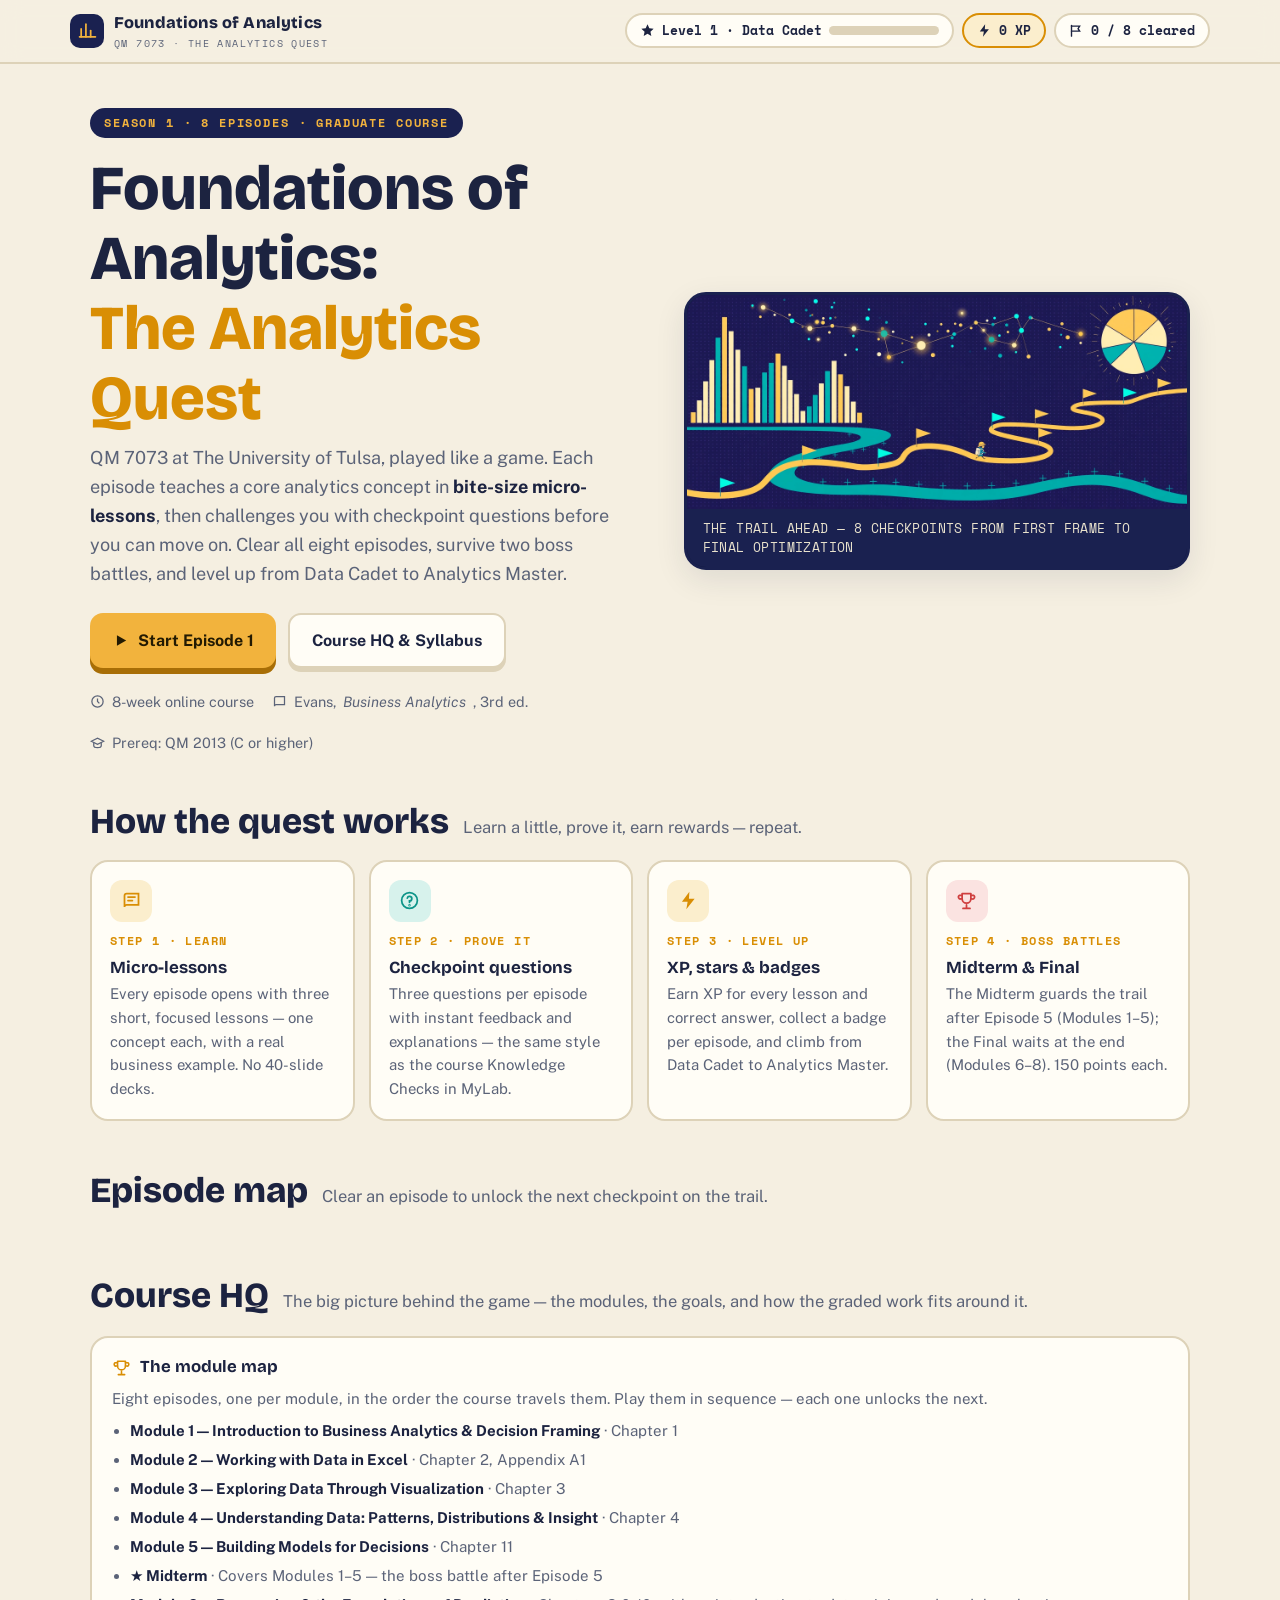
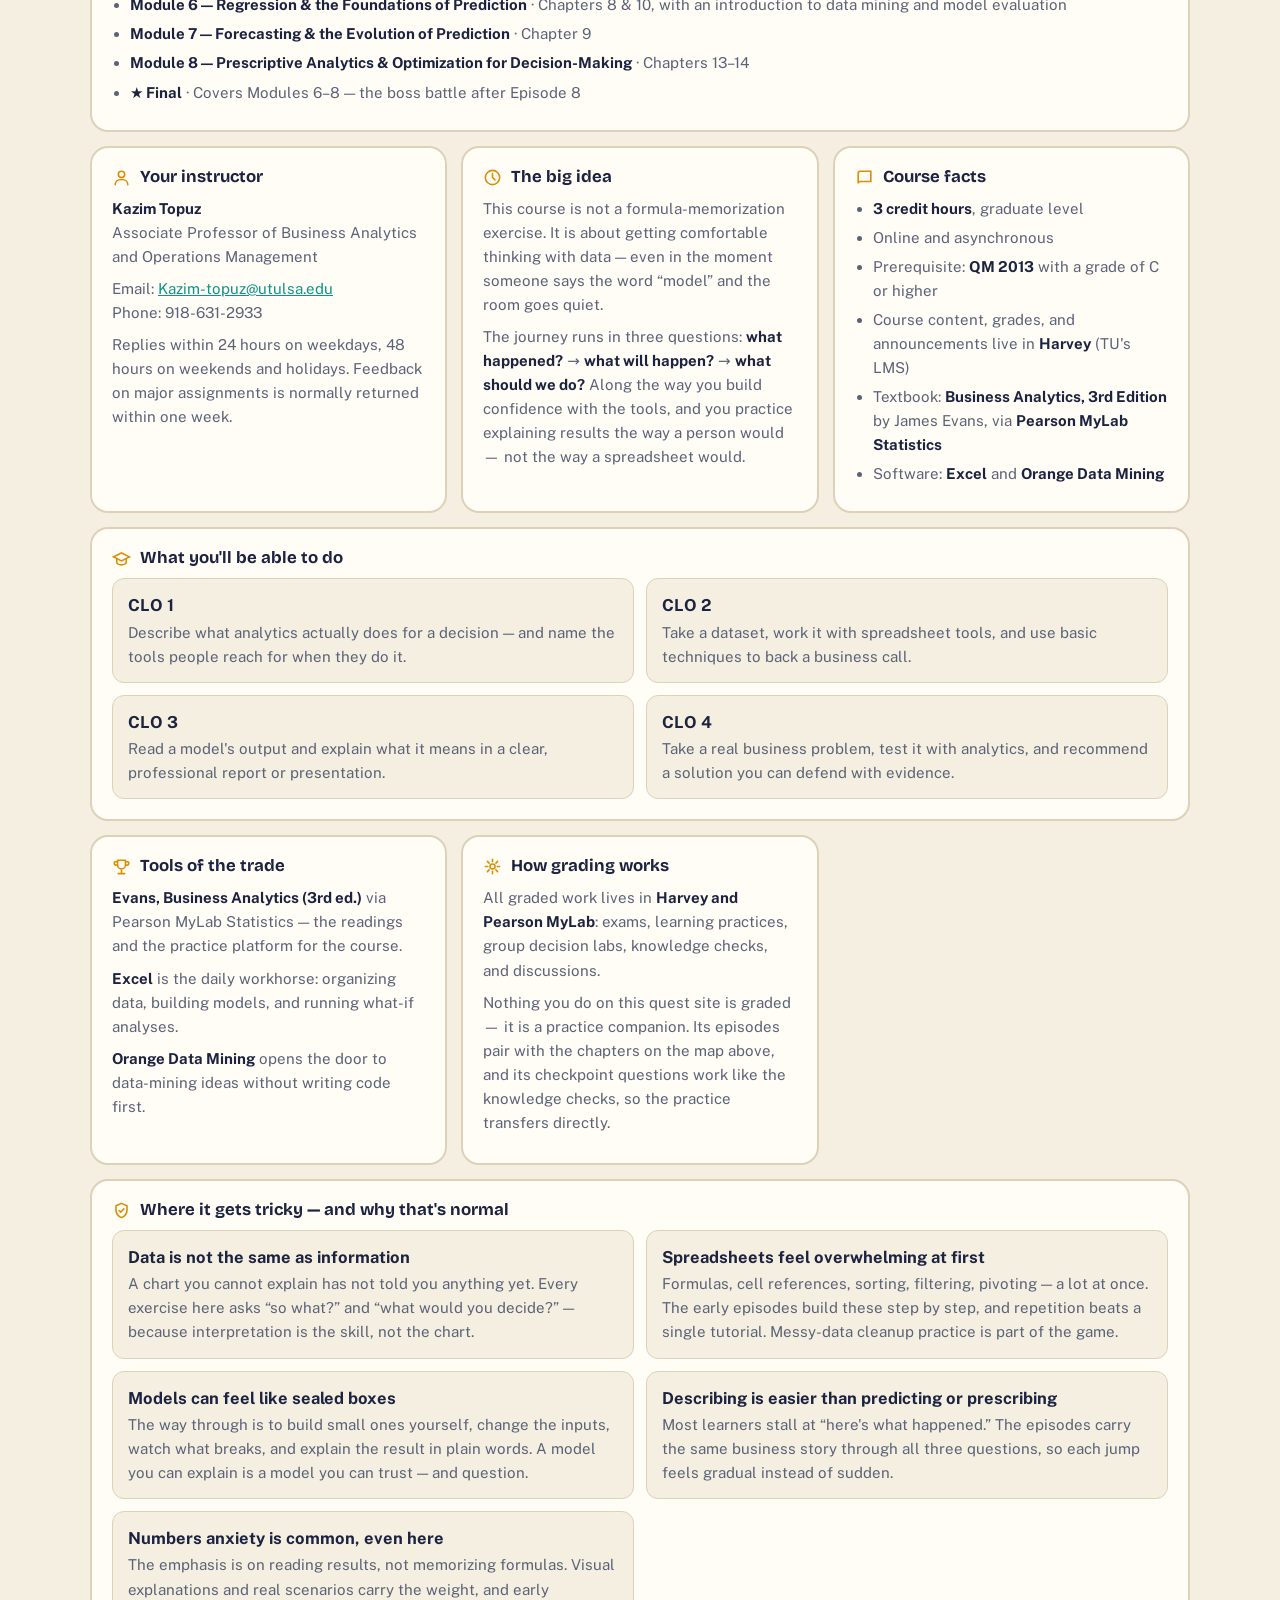
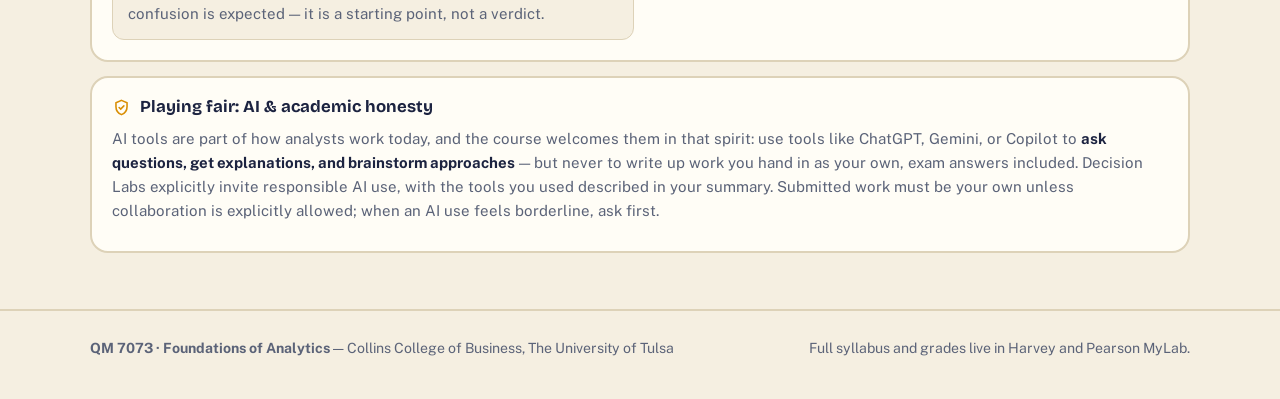
==== commit 769e454b: "QM7073 Ep1 fun pass: Dr. K, 15 pages, games, badges, printable certificate, watchlist" ====
--- a/foundations-of-analytics/index.html
+++ b/foundations-of-analytics/index.html
@@ -347,6 +347,75 @@
         .levelbar{display:none}
         table.grades th:nth-child(2),table.grades td:nth-child(2){display:none}
       }
+
+      /* ---------- Episode 1 fun pass: Dr. K, pages, games, badges, certificate ---------- */
+      .drk-intro{background:var(--gold-soft);border:2px solid var(--gold);border-radius:var(--radius);padding:16px 18px;margin-bottom:18px}
+      .drk-intro strong{display:block;color:var(--gold);font-family:"Space Mono",monospace;font-size:.72rem;letter-spacing:.12em;text-transform:uppercase;margin-bottom:6px}
+      .drk-outro{background:var(--teal-soft);border:2px solid var(--teal);border-radius:var(--radius);padding:16px 18px;margin-top:20px;text-align:left}
+      .drk-aside{border-left:4px solid var(--gold);background:var(--gold-soft);padding:12px 16px;border-radius:0 12px 12px 0;font-style:italic;margin-top:14px}
+      .viz{margin-top:16px}
+      .viz-flow{display:flex;gap:8px;flex-wrap:wrap;align-items:center}
+      .viz-step{background:var(--bg-soft);border:2px solid var(--line);border-radius:12px;padding:9px 14px;font-weight:700}
+      .viz-arrow{color:var(--gold);font-weight:700}
+      .viz-cards{display:grid;grid-template-columns:repeat(3,1fr);gap:10px}
+      .viz-card{background:var(--surface);border:2px solid var(--line);border-radius:12px;padding:13px 14px}
+      .viz-card b{display:block;margin-bottom:3px}
+      .viz-card span{color:var(--muted);font-size:.9rem}
+      .viz-vs{display:flex;gap:8px;flex-wrap:wrap}
+      .viz-v{background:var(--surface);border:2px solid var(--line);border-radius:999px;padding:8px 14px;font-weight:700}
+      .viz-v span{display:block;font-weight:400;color:var(--muted);font-size:.8rem}
+      .viz-v.gold{border-color:var(--gold);background:var(--gold-soft)}
+      .viz-sent{background:var(--surface);border:2px dashed var(--gold);border-radius:12px;padding:14px 16px}
+      .game{margin-top:20px;background:var(--bg-soft);border:2px solid var(--line);border-radius:var(--radius);padding:18px}
+      .game h4{margin:0 0 6px}
+      .game .gintro{color:var(--muted);margin:0 0 14px}
+      .gitem{display:flex;gap:8px;flex-wrap:wrap;align-items:center;background:var(--surface);border:1.5px solid var(--line);border-radius:12px;padding:10px 12px;margin-bottom:10px}
+      .gitem>span:first-child{flex:1;min-width:200px}
+      .gbtn{background:var(--surface);border:2px solid var(--line);border-radius:999px;padding:6px 13px;font-weight:700;cursor:pointer}
+      .gbtn:hover{border-color:var(--gold)}
+      .gbtn.sel{background:var(--gold);color:#231a02;border-color:var(--gold)}
+      .gbtn:disabled{cursor:default;opacity:1}
+      .gitem.ok{border-color:var(--green);background:var(--green-soft)}
+      .gitem.no{border-color:var(--red)}
+      .gwhy{font-size:.9rem;color:var(--muted);width:100%}
+      .ggroup{margin-bottom:12px}
+      .ggroup>strong{display:block;margin-bottom:6px}
+      .ggroup.ok>strong{color:var(--green)}
+      .gdone{background:var(--green-soft);border:2px solid var(--green);border-radius:12px;padding:12px 14px;margin-top:12px;font-weight:700}
+      .badge-shelf{display:flex;gap:10px;flex-wrap:wrap;justify-content:center;margin-top:16px}
+      .badge-chip{background:var(--surface);border:2px solid var(--line);border-radius:999px;padding:8px 16px;font-weight:700}
+      .badge-chip.got{border-color:var(--gold);background:var(--gold-soft)}
+      .badge-chip.miss{opacity:.55}
+      .badge-chip small{display:block;font-weight:400;color:var(--muted);font-size:.75rem}
+      .cert-row{margin-top:18px;display:flex;gap:10px;flex-wrap:wrap;justify-content:center;align-items:center}
+      .cert-row label{font-weight:700}
+      .cert-row input{padding:9px 12px;border:2px solid var(--line);border-radius:10px;font-size:1rem;max-width:280px;width:100%}
+      .shelf{text-align:left;max-width:640px;margin:22px auto 0;background:var(--surface);border:2px solid var(--line);border-radius:var(--radius);padding:18px 20px}
+      .shelf h4{margin:0 0 4px}
+      .shelf .snote{color:var(--muted);font-size:.9rem;margin:0 0 6px}
+      .shelf a{display:block;text-decoration:none;color:var(--ink);border-top:1.5px solid var(--line);padding:10px 0}
+      .shelf a:hover{color:var(--gold)}
+      .shelf a b{display:block}
+      .shelf a span{color:var(--muted);font-size:.88rem}
+      .shelf .kind{font-family:"Space Mono",monospace;font-size:.68rem;letter-spacing:.1em;text-transform:uppercase;color:var(--gold)}
+      .ep-badge{font-family:"Space Mono",monospace;font-size:.72rem;color:var(--gold);letter-spacing:.06em;text-transform:uppercase}
+      #cert-overlay{display:none;position:fixed;inset:0;background:rgba(0,0,0,.55);z-index:200;overflow:auto;padding:24px}
+      #cert-overlay.open{display:block}
+      .cert{background:#fff;color:#111;max-width:720px;margin:24px auto;padding:44px 48px;border-radius:8px;text-align:center}
+      .cert .c-kicker{font-family:"Space Mono",monospace;font-size:.72rem;letter-spacing:.14em;text-transform:uppercase;color:#666}
+      .cert h2{font-size:2rem;margin:10px 0}
+      .cert .c-name{font-size:1.6rem;font-weight:700;margin:8px 0}
+      .cert .c-badge{display:inline-block;border:3px solid #b8860b;color:#7a5b00;border-radius:999px;padding:8px 22px;font-weight:700;margin:12px 0}
+      .cert .sig{margin-top:30px;border-top:2px solid #111;padding-top:10px}
+      .cert .c-foot{color:#666;font-size:.85rem;margin-top:18px}
+      .cert-actions{display:flex;gap:10px;justify-content:center;margin-top:16px}
+      @media print{
+        body *{visibility:hidden}
+        #cert-overlay,#cert-overlay *{visibility:visible}
+        #cert-overlay{position:absolute;inset:0;background:#fff;padding:0}
+        .cert{margin:0;max-width:none;box-shadow:none}
+        .cert-actions{display:none !important}
+      }
     </style>
   </head>
   <body>
@@ -569,7 +638,7 @@
       /* ============================================================
          EPISODE DATA — micro-lessons + checkpoint questions
          ============================================================ */
-      var EPISODES = [{"badge":"Framing Badge","blurb":"Every analytics journey starts with a decision, not a dataset. Learn what analytics really is, the three lenses it looks through, and how to frame a business problem so the analysis actually changes something.","chapter":"Chapter 1","lessons":[{"body":["Business analytics brings together data, technology, statistics, quantitative methods, and computer-based models so that managers can see their operations more clearly and choose on evidence instead of gut feel. Strip away the jargon and the promise is simple: better, fact-based decisions. This course is not about memorizing formulas. It is about learning to think with data without freezing the moment somebody says the word model.","That thinking starts with a distinction students trip over constantly: data is not information. Data is the recorded fact — a transaction, a click, a sensor reading, a survey answer. Information is what you get when data is organized into meaning that can change a decision. A million rows of sales records is data. The realization that weekend shoppers buy a different basket than weekday shoppers is information, because it tells a manager what to do differently on Saturday morning. A data warehouse with no interpretation is a very expensive attic.","Nearly everything analysts do falls into three lenses, and learning to tell them apart is the first professional skill of the course. <strong>Descriptive analytics</strong> asks what happened: last quarter's sales by region, this month's churn rate, which products moved and which gathered dust. <strong>Predictive analytics</strong> asks what is likely to happen: it studies historical patterns and projects them forward, like forecasting next quarter's demand. <strong>Prescriptive analytics</strong> asks what we should do: it searches for the best course of action against an objective, like the price, route, or staffing plan that produces the best outcome. The lenses build on each other — you cannot sensibly prescribe before you can describe, and a prediction that never changes a decision is just trivia.","The same three questions show up everywhere, which is why analytics travels so well across industries. Pricing teams use it to set prices for consumer goods, industrial goods, government contracts, and maintenance contracts. Retailers and insurers use customer segmentation to find and target their most valuable groups. Merchandisers decide which brands to carry, in what quantities, and how to allocate them across stores. Banks pick branch and ATM locations and plan where to service equipment. Social media analysis tracks trends and customer perceptions so marketing managers and product designers can react to what people actually think. Healthcare uses it for decisions as serious as matching donors to patients. Analytics is not one trick; it is the same three questions wearing different industry costumes."],"h":"What analytics actually is: from raw data to a better decision","tip":"In meetings, listen for the verb. 'Show me' means descriptive. 'Estimate' means predictive. 'Tell me what to do' means prescriptive — the highest-value, hardest lens, and the one this course builds toward."},{"body":["Consider a retailer staring at unsold winter coats after the holidays. The key question is practical: when should the price come down, and by how much, to bring in the most revenue? Descriptive work comes first: what sold at which prices, and how fast did stock move? Predictive work follows: how would demand respond if the price dropped 20 percent, or 30? Prescriptive work finishes the job: a week-by-week markdown schedule that maximizes revenue. Every unsold coat is a small tragedy of pricing; markdown analytics decides how much of a tragedy it has to be.","Now raise the stakes. Matching a donated liver to a patient is also, at its core, an analytics problem — and it shows why the lenses matter beyond profit. Descriptive work assembles the record: donor and patient histories, compatibility factors, past outcomes. Predictive work estimates the likelihood of a successful match for each pairing. Prescriptive work recommends the match itself. When the decision carries that kind of weight, two things become non-negotiable: the assumptions behind the model must be explicit, and a human must own the final call. Analytics recommends; people decide.","Both cases can drown in data, which brings in Big Data: the massive volumes of business data organizations now collect. Practitioners sort it with the Vs. <strong>Volume</strong> is how much there is. <strong>Variety</strong> is how many kinds: numbers, text, images, sensor streams, all jumbled together. <strong>Velocity</strong> is how fast it arrives. <strong>Veracity</strong> is how much of it you can trust. And the fifth V, <strong>value</strong>, is the one that pays the bills: does any of this actually improve a decision? Big data without veracity is just a bigger pile of maybe.","That is the honest picture of the field: the benefits are real — lower costs, better risk management, sharper decisions — but so is the central challenge, which is simply that many organizations do not yet know how to use analytics well. Closing that gap is the whole point of this course. You will move, deliberately, from 'what happened?' to 'what will happen?' to 'what should we do?' — and you will practice each step on problems that look like the ones managers actually face."],"h":"Two cases that show the lenses at work — plus Big Data","tip":"When a case hands you a mountain of data, ask which V is the real problem: too much, too messy, too fast, too shaky, or too useless? The answer tells you where the work actually is."},{"body":["If the lenses are how you look, metrics are what you measure while looking. A metric is a unit of measurement for judging performance, and choosing the wrong one quietly wrecks everything downstream. <strong>Discrete metrics</strong> come from counting: the number of complaints, orders shipped, or patients matched. <strong>Continuous metrics</strong> live on a scale: delivery time in minutes, order value in dollars, temperature readings. Measurement scales matter because they decide what math is even meaningful — collapsing customer satisfaction into a yes-or-no count throws away everything a ten-point scale would have told you. Choosing a metric is choosing what the organization will obsess over. Pick badly and you will hit the target and miss the point.","A model is a simplified representation of reality, built to answer a question — and every model bakes in assumptions. An influence diagram sketches what affects what: price affects demand, demand affects revenue, and so on. A mathematical model turns that sketch into equations with coefficients, numbers that say how strongly one thing moves another. Demand might fall steadily as price rises, or it might fall steeply and then flatten — a linear model versus a nonlinear one — and that choice changes the answer. Assumptions are not cheating. Hiding them is. All models are wrong the way a map is wrong: gloriously useful, provided you remember it is not the territory, and that somebody chose what to leave off the map.","That is why framing comes before calculating. Most failed analytics projects were doomed before anyone opened a spreadsheet: the team answered the wrong question beautifully. The structured problem-solving process runs in five steps. First, recognize the problem: what decision must be made, who owns it, and by when. Second, translate the business problem into data questions: what would we need to know in order to decide? Third, gather the data. Fourth, run the analysis. Fifth, interpret the results and decide — then act, because an insight nobody acts on is a hobby, not analytics. Three questions prime the whole process: What decision are we making? What do we need to know? What will we do differently once we know it?","The test of whether a problem is truly analytical is whether it passes that framing. 'Sales are down' is a worry, not a question. 'Should we cut the price of our best-selling coat by 20 percent in our regional market, judged on margin and sell-through?' is analytical: it names a decision, alternatives, and criteria, and it tells you exactly which data to gather — and, just as importantly, which data to ignore. If you cannot state the decision in one sentence with a verb and an owner, you are not ready to touch the data. You are ready to touch coffee."],"h":"Metrics, models, and framing the problem like a pro","tip":"Before any analysis, write the decision sentence. Tape it above your keyboard. Every chart you make must earn its place by serving that sentence."}],"n":1,"quiz":[{"a":2,"opts":["Descriptive analytics","Predictive analytics","Prescriptive analytics","Big Data"],"q":"A regional retailer watches winter coats pile up after the holidays. Its analysts first report which sizes sold at which prices, then estimate how demand would respond to a 20% price cut, and finally recommend a week-by-week markdown schedule to maximize revenue. The recommended schedule itself is an example of which lens?","why":"The report describes the past (descriptive) and the demand estimate predicts the future (predictive), but the schedule itself recommends a specific course of action — the price cuts to make, week by week — which is the definition of prescriptive analytics. Big Data is a property of the data, not a lens."},{"a":1,"opts":["Pull three years of sales data and start charting","Ask what decision must be made, who owns it, what the alternatives are, and what a good outcome looks like","Build a forecast of next quarter's sales","Benchmark competitors' prices"],"q":"A vice president walks in and says: 'Sales are down. Do some analytics.' What is the strongest first move?","why":"Framing comes first. Until the decision, owner, alternatives, and criteria are explicit, charting, forecasting, and benchmarking are shots in the dark — you risk answering the wrong question beautifully. The decision sentence tells you which data to gather and which to ignore."},{"a":1,"opts":["The count of deliveries completed","Average delivery time plus on-time percentage, each compared against the same measures before the change","Drivers' opinions about the new routes","Total miles driven, on its own"],"q":"A delivery manager wants to judge whether a new routing plan actually worked. Which measurement choice best fits that decision?","why":"Continuous measures (delivery time) plus a rate (on-time percentage) capture both speed and reliability, and the before-and-after comparison is what ties the metric to the decision. A raw count cannot tell you whether anything improved, miles alone can rise for good or bad reasons, and opinions are not measurements."}],"tags":["Descriptive · Predictive · Prescriptive","Decision framing","Metrics, models & Big Data"],"title":"Introduction to Business Analytics & Decision Framing"},{"badge":"Data Wrangler Badge","blurb":"Before insight comes raw material. Classify your data, clean it ruthlessly, and turn Excel into an analysis workbench with tables, lookups, and PivotTables.","chapter":"Chapter 2 · Appendix A1","lessons":[{"body":["Excel earns its place in this course because it is both everywhere and flexible: the same grid that holds a grocery list can hold a full decision model. The screen is organized around the ribbon, with tabs like Home, Insert, and Formulas, each holding groups of related tools. Every calculation begins with an equals sign, and every formula is built from values, cell references, and functions.","The idea that trips up more beginners than any other is the difference between relative and absolute references. A plain reference like B4 slides along when you copy a formula, which is exactly what you want when you fill a column. Put a dollar sign in front of a row, a column, or both — $B$4 — and that part stops moving. A dollar sign in Excel is the cheapest insurance you will ever buy: one missing $ can quietly shift a whole column of answers.","The classic trap is copying a formula that should have pointed at one tax rate or one price, then watching every row point somewhere new. Before you fill a range, ask yourself which references should travel and which should stay home, and lock the ones that stay."],"h":"The Excel workbench: formulas that travel — and ones that stay","tip":"When a copied formula looks wrong, check the dollar signs first. Relative references move with the copy; absolute references ($A$2) hold their ground."},{"body":["A pile of numbers in cells is not yet a database. A dataset is simply a collection of values, while a database organizes related records: each row is one record — one order, one customer, one transaction — and each column is one field, one attribute of that record. In a purchase-order file, for example, every row is a single order and the columns carry the supplier, the item, the quantity, and the cost.","Excel Tables turn a loose range into a well-behaved object. Select the range including its headers, insert a Table, and confirm the headers box, and suddenly your data has a name instead of an address. Formulas can then speak in words rather than coordinates: summing a column reads as the table's Savings column instead of a cryptic range, and new rows added to the table flow into the calculation on their own.","Range names push the same idea further. Name a row North and a column Product_A, and a total becomes a sentence you can read aloud. Names make models auditable: a colleague can follow the logic without decoding cell addresses."],"h":"From a pile of cells to a real database","tip":"Name things. A formula that reads like a sentence is a formula you can audit, explain, and trust."},{"body":["Once data is structured, you ask it questions. Sorting rearranges rows so patterns surface; filtering shows only the rows that match your criteria. AutoFilter handles simple conditions, while Advanced Filter lets you write explicit criteria ranges — conditions on the same row must all hold, conditions on different rows are alternatives. One caution deserves a permanent sticky note: filtering only hides rows, it does not remove them. Summing a filtered column still counts the hidden rows, so copy the visible results elsewhere when you need totals over just the filtered set.","Functions are how you interrogate a database without retyping anything. Conditional sums and counts — SUMIF, COUNTIFS, AVERAGEIFS — total only the rows that qualify, and the database functions like DSUM do the same with a criteria range. Lookups complete the toolkit: VLOOKUP finds a value in a table, but its last argument matters enormously — exact match when you need the real record, approximate match only when the table is sorted and you genuinely want the nearest value. INDEX combined with MATCH is the stronger play: one MATCH finds the row, another finds the column, so you can retrieve any cell from a grid by naming its month and its product.","Charts, PivotTables, What-If analysis, Solver, and the Analysis ToolPak all sit on top of these foundations, and they return later in the course. Nothing in those tools rescues a messy, mislabeled dataset, which is why this episode's unglamorous work — headers, names, clean fields — is the work everything else stands on."],"h":"Asking questions: sort, filter, functions, and lookups","tip":"A filtered view is a view, not a new dataset. If you need totals over only the visible rows, copy them out first — or your sum will quietly include the rows you hid."}],"n":2,"quiz":[{"a":2,"opts":["Every copy points at B4, and the column letter also stays fixed","The row stays on row 4 but the column letter slides as you copy across","The column stays on B but the row number slides as you copy down","Both the row and the column slide freely"],"q":"You write a formula using $B4 and copy it one column to the right and two rows down. What happens to the reference?","why":"A dollar sign locks only what it precedes. In $B4 the column B is locked but the row is free, so copying across keeps column B while copying down moves the row — the mixed reference gives you one fixed axis and one moving axis."},{"a":1,"opts":["The sum is correct, because hidden rows are excluded automatically","The sum counts the hidden rows too, so copy the visible rows elsewhere first","The sum counts only rows you can see, but the average does not","The sum is correct only if you used AutoFilter rather than Advanced Filter"],"q":"You filter a purchase-order list to bolt-nut packages only, then sum the visible cost column in place. What do you get?","why":"Filtering hides rows without removing them, so an in-place sum still includes every hidden row. To total just the filtered set, copy the visible records to a new range first and sum there."},{"a":0,"opts":["VLOOKUP with an exact match on the month, then MATCH on the product","INDEX with one MATCH for the month row and one MATCH for the product column","SUMIF over the whole grid with the month as the criterion","An Advanced Filter with the month and product on the same criteria row"],"q":"A sales grid has months down the side and products across the top. A manager types a month and a product and wants the single sales figure at their intersection. The most direct approach is:","why":"Two MATCH calls locate the row and the column, and INDEX retrieves the cell where they cross. It is the clean two-key lookup: one key for each axis of the grid, no helper columns, no fragile column counting."}],"tags":["Scales of measurement","Data quality","PivotTables & lookups"],"title":"Working with Data in Excel"},{"badge":"Storyteller Badge","blurb":"A chart is an argument. Pick the right visual for the question, strip the chartjunk, and build dashboards that help people decide instead of decorate.","chapter":"Chapter 3","lessons":[{"body":["Every chart answers one kind of question well, and the question should choose the chart — not the other way around. Comparing values across categories calls for bars or columns. Showing how a whole splits up calls for a pie or a stacked bar, used sparingly. Tracking change over time calls for a line. Exploring whether two measures move together calls for a scatterplot. Showing how values spread out calls for a histogram. Say the question out loud in one sentence first, and the chart almost picks itself.","The same numbers can tell different stories depending on the visual, which is why one of this module's discussions is literally titled around the same data telling a different story. A scatterplot of advertising against sales invites a conversation about relationships; the same data squeezed into a pie chart invites confusion. The chart is an argument, and like any argument it should be built for the claim you actually want to make.","A practical habit: before building anything, write the question on a sticky note — 'how does X relate to Y?', 'which category dominates?', 'is this rising or falling?' — and refuse any chart that answers a different question, no matter how pretty it looks."],"h":"Match the chart to the question","tip":"State the question in one sentence before you chart. If the chart answers a different question, it is decoration, not analysis."},{"body":["Honesty in charts is mostly about axes and clutter. The fastest way to mislead with a bar chart is to start the value axis somewhere other than zero: two bars that differ by a single percentage point can look like a cliff and a canyon. A scatterplot or line chart can reasonably zoom in, because position along a scale is not the same visual claim as bar length — but bars encode value as length, so cutting their base exaggerates every difference. Label the axis, show the scale, and let small differences look small.","Chartjunk is the decoration that competes with the data: heavy gridlines, 3D effects, gradients, and legends that force the eye to travel. A pie chart with twelve slices is a cry for help — nobody can compare twelve angles, so group the small slices into 'other' or switch to bars. Sparklines are the opposite philosophy: tiny trend lines that live inside a cell or a margin, letting a reader scan dozens of trends at a glance without a single full-size chart.","Pareto analysis deserves its own mention because it turns a chart into a decision. Sort defect causes or complaint types from largest to smallest, add a cumulative line, and the vital few usually leap out: a handful of causes behind most of the trouble. Fix those first, and the chart has done managerial work, not just illustration work."],"h":"Honest charts: axes, clutter, Pareto, and sparklines","tip":"Before sharing a chart, ask whether a skeptical reader could accuse it of exaggerating. If the answer is yes, fix the axis before you fix the colors."},{"body":["A dashboard is not a museum of every chart you can make; it is one screen that answers 'are we okay, and where should we look?' for a specific person. Design starts with the viewer: an operations leader checking in each morning needs headline indicators and exceptions first, detail on demand second. Every element should earn its pixels by supporting a decision, and anything that merely shows off a technique belongs in an appendix, not on the front screen.","PivotTables are the engine behind most good dashboards because they let you reshape a dataset by dragging fields: rows, columns, values, filters. But the engine has a trap worth memorizing — always check the aggregation. A PivotTable will cheerfully average a column you meant to sum, or count values you meant to total, and the resulting dashboard will look authoritative while being wrong. The five-second test catches most sins: show the screen to someone new, and if they cannot find the headline message in five seconds, the layout — not the reader — has failed.","The through-line of the whole module is communication. A visualization that nobody understands has not visualized anything, no matter how advanced the tool that made it. Beauty serves clarity here; the moment beauty starts competing with clarity, clarity wins."],"h":"Dashboards that decide","tip":"Test every dashboard with the five-second rule: a new viewer should find the headline message in five seconds, or the layout needs work."}],"n":3,"quiz":[{"a":2,"opts":["A pie chart of total spend","A bar chart of spend by channel","A scatterplot of spend against sales across the year","A histogram of weekly sales"],"q":"You want to show whether advertising spend is related to sales across a full year of observations. The right chart is:","why":"A scatterplot puts one measure on each axis, so the eye can judge whether points rise together, fall together, or scatter with no pattern. Bars compare categories, pies show shares, and histograms show distributions — none of them tests a relationship between two measures."},{"a":1,"opts":["Reorder the causes alphabetically for a cleaner look","Sort causes largest to smallest and add a cumulative percentage line","Plot every cause as its own pie slice","Drop the smallest causes so the chart looks simpler"],"q":"A quality team lists twelve defect causes. To find the vital few worth fixing first, the Pareto move is to:","why":"Sorting descending plus a cumulative line reveals concentration: usually a few causes account for most defects. Alphabetical order hides the ranking, a twelve-slice pie is unreadable, and dropping small causes without showing them understates the tail."},{"a":3,"opts":["As many charts as the data can support, to show thoroughness","A 3D pie chart of the product mix","One screen: headline indicators and exceptions first, detail on demand","The raw data table, since leaders prefer to inspect every number"],"q":"Which dashboard design best serves an operations leader who checks in every morning?","why":"A morning check is a decision moment, not a data-browsing session. Headline indicators plus exceptions let the leader see what needs attention in seconds; everything else is available one click deeper. A wall of charts or a raw table makes the leader do the analysis the dashboard was supposed to do."}],"tags":["Chart selection","Honest axes","Dashboards & KPIs"],"title":"Exploring Data Through Visualization"},{"badge":"Distribution Badge","blurb":"Summaries with superpowers: mean vs. median, spread, the normal curve, z-scores, and outliers. Learn to describe a dataset honestly in a handful of numbers.","chapter":"Chapter 4","lessons":[{"body":["Every dataset deserves a two-number story: where its center sits, and how spread out it is. The mean is the balance point — add everything up and divide — while the median is the middle value when the data is sorted, and the mode is the most frequent value. For symmetric data they agree nicely, and the choice barely matters. For skewed data it matters enormously, which is why one of this module's lectures is devoted to how averages can mislead.","Picture a small firm where most people earn around sixty thousand and one founder earns ten times that. The mean gets dragged upward and describes nobody in the building, while the median still points at the typical employee. Income, home prices, and wait times all skew this way, so the professional habit is to report the median alongside the mean whenever the two disagree — the gap between them is itself information about the shape.","The mode earns its keep with categories rather than numbers: the most common product returned, the most frequent complaint type. No single center measure is 'the' answer; the honest analyst picks the one that matches the data's shape and says why."],"h":"Center: mean, median, and why averages lie","tip":"When the mean sits well above the median, the data skews right and a few large values are doing the pulling. Report the median for skewed data — and mention the gap."},{"body":["Center alone is half a story. Two teams can share the same average delivery time while one is metronomically consistent and the other swings wildly — and customers experience that difference every day. Spread is measured by the range, by variance and its square root, the standard deviation, and by percentiles: the values below which a given percentage of the data falls. Quartiles split sorted data into quarters, and the interquartile range — the middle half of the data — resists outliers in a way the full range cannot.","Shape is where histograms earn their keep. Plot the values as bars and the distribution reveals itself: bell-shaped and symmetric, skewed with a long tail, or even bimodal with two humps hinting at two different groups mixed together. For roughly bell-shaped data, the empirical rules give a quick feel: about two-thirds of values within one standard deviation of the mean, about nineteen in twenty within two, and nearly all within three.","The practical payoff is diagnosis before modeling. A histogram that shows two humps is warning you that a single average describes neither group. A distribution with a long tail is warning you that the mean will mislead. Look at the shape before you summarize, or your summary may be precisely wrong."],"h":"Spread and shape: quartiles, histograms, and the bell curve","tip":"Plot first, summarize second. A histogram's shape — symmetric, skewed, or two-humped — decides which summary numbers are honest."},{"body":["A z-score translates any value into a universal language: how many standard deviations it sits from the mean. A delivery time with a z-score of minus two is unusually fast, two standard deviations below average; a value beyond plus or minus three deserves a second look in almost any business dataset. Standardizing this way lets you compare unlike things — a test score, a wait time, a defect count — on one scale.","Outliers demand investigation, not deletion. A wild value might be a typo, a sensor glitch, a genuinely extraordinary event, or the most interesting row in the file — a fraud signal, a breakthrough, a customer about to churn. The professional sequence is fixed: investigate it, decide what it is, document the decision, and only then exclude it if it is genuinely an error. Silent deletion is how analyses end up polished and wrong.","All of this sits on one unglamorous foundation: data quality. Garbage in, garbage out is not a slogan but a budget line — missing values, duplicate rows, inconsistent spellings, and mis-keyed numbers corrupt every chart, model, and forecast built on top of them. Understanding data before building models is the cheapest quality control in the whole course."],"h":"Z-scores, outliers, and garbage in, garbage out","tip":"Never delete an outlier silently. Investigate it, decide, document — in that order. The wildest row in the file is sometimes the finding."}],"n":4,"quiz":[{"a":1,"opts":["The data is symmetric, so either number describes the typical employee","The data skews right: a few high salaries pull the mean above the typical pay","The data skews left: most salaries cluster at the top","The median must be wrong, since the mean is the proper average"],"q":"In a company's salary data the mean is $92,000 and the median is $61,000. The best interpretation is:","why":"When the mean sits well above the median, a long right tail — a few very high salaries — is dragging the mean upward. The median near $61,000 is the better picture of the typical employee, and the gap itself signals the skew."},{"a":0,"opts":["It is two standard deviations below the mean — unusually fast","It is two standard deviations above the mean — unusually slow","It is two percent faster than average","It cannot be interpreted without knowing the sample size"],"q":"A delivery time has a z-score of −2. What does that tell you?","why":"A z-score counts standard deviations from the mean, with the sign giving the direction. Minus two means two standard deviations below average — unusually fast for a delivery — and it is interpretable on its own, without the sample size."},{"a":2,"opts":["Delete it immediately so it cannot distort the analysis","Replace it with the mean to keep the dataset tidy","Investigate what caused it, decide, and document the decision","Keep it but never mention it in the report"],"q":"While exploring order amounts you find one value ten times larger than any other. The professional first step is to:","why":"An extreme value might be an error, but it might also be the most informative row in the file — a bulk order, a data-entry slip, or a fraud flag. Investigating first, then deciding and documenting, is the only sequence that stays honest either way."}],"tags":["Center & spread","Normal distribution","Outliers & box plots"],"title":"Understanding Data: Patterns, Distributions & Insight"},{"badge":"Model Builder Badge","blurb":"A model is a decision machine: inputs in, insight out. Learn model anatomy, spreadsheet craft, and the what-if analysis that reveals which numbers actually matter.","chapter":"Chapter 11","lessons":[{"body":["A model is a simplified representation of reality built to answer one question, and every model in this course mixes the same three ingredients. Uncontrollable inputs are the facts of the world as you find them — market size, a competitor's price, the weather. Decision variables are the levers you actually control — your price, your order quantity, your staffing. The performance measure is the scoreboard — profit, wait time, risk — the outcome the decision is judged by.","Before any spreadsheet opens, an influence diagram earns its keep: boxes for inputs, levers, and outcomes, arrows showing what affects what. Drawing it forces the conversation that matters most — what are we actually deciding, and what do we actually control? Teams that skip this step tend to build beautiful models of the wrong problem, optimizing a number nobody cares about while the real decision hides offscreen.","Assumptions deserve the same daylight. Every model leans on simplifications — demand behaves this way, costs stay flat, nothing breaks — and the honest modeler writes them down where the reader can see them. A model with hidden assumptions is not a model; it is a magic trick, and this course is allergic to magic tricks."],"h":"Model anatomy: inputs, levers, and the scoreboard","tip":"In any case study, make three columns — World, Levers, Scoreboard — and sort every number into one before you build anything."},{"body":["Professional spreadsheet models separate three zones and never let them blur: inputs in one place, calculation logic in the middle, outputs where the eye lands. Every assumption lives in an input cell, and every formula points at that cell instead of burying a number inside itself. The payoff arrives the first time a manager asks 'what if the price were different?' — you change one cell, not fifty formulas, and the whole model follows.","The audit test is brutal and fair: hand the model to a colleague who has never seen it. If they cannot change every assumption from the input cells, trace every result back to its source, and explain the logic without your help, the model is not finished. Models that fail this test are the ones that produce confident, wrong answers in meetings — the spreadsheet equivalent of a confident stranger giving directions.","Layout is part of the logic. A model that reads top to bottom and left to right, with labels that say what things are rather than what cells they occupy, is a model that gets used. One of this module's discussions asks whether you would trust a given spreadsheet, and the answer almost always comes down to this: can a stranger follow it, or does it only work for its author?"],"h":"Spreadsheet modeling craft: build it so a stranger can audit it","tip":"The audit test: hand your model to a colleague. If they cannot change every assumption from the input cells alone, it is not finished."},{"body":["What-if analysis is where a model stops describing and starts advising. Sensitivity analysis varies one input at a time to find which numbers actually move the outcome — usually a short list, which tells you where research effort belongs and where it is wasted. Scenario Manager bundles inputs into named stories — an optimistic case, a base case, a pessimistic case — so a decision can be judged under several futures at once. Goal Seek works backward: name the target outcome and let the tool find the input that produces it, like the price that exactly breaks even.","Breakeven is the cleanest what-if of all: fixed costs divided by the contribution of each unit. A catering business with twelve thousand in monthly fixed costs, selling packages at fifty with thirty in variable cost, keeps twenty per package — and needs six hundred packages to break even. The arithmetic is simple; the discipline is remembering that fixed and variable costs must be classified correctly first.","Three classic cases show why this matters beyond the classroom. A newsvendor ordering morning papers balances unsold copies against lost sales — too many and you eat the cost, too few and you turn customers away. An airline overbooking flights weighs empty seats against bumped passengers. A retirement plan shows how small, early changes compound into large, late differences. In each case the model does not make the decision; it makes the trade-off visible enough for a human to decide well."],"h":"What-if analysis: sensitivity, scenarios, Goal Seek, and breakeven","tip":"Sensitivity results redirect your time: spend research effort on the two or three inputs that actually move the outcome, not the twenty that do not."}],"n":5,"quiz":[{"a":2,"opts":["240","400","600","1,200"],"q":"A catering business has fixed costs of $12,000 per month. It sells event packages at $50 each, with a variable cost of $30 per package. How many packages must it sell per month to break even?","why":"Contribution margin = $50 − $30 = $20 per package. Breakeven volume = fixed costs ÷ contribution margin = $12,000 ÷ $20 = 600 packages."},{"a":1,"opts":["Both are decision variables","Competitor prices are uncontrollable inputs; your own price is a decision variable","Competitor prices are decision variables; your own price is an input","Both are performance measures"],"q":"In a pricing model, competitor prices and your own chosen price are, respectively:","why":"You cannot set a competitor's price, so it belongs with the uncontrollable inputs — the world as you find it. Your own price is a lever you choose, so it is a decision variable. Mixing the two up means optimizing over something you do not control."},{"a":3,"opts":["Hard-code the target profit into the profit formula so it cannot drift","Use Goal Seek to find the price that hits a chosen profit target","Run Scenario Manager with the same inputs three times","Replace all formulas with their current values to freeze the model"],"q":"A manager asks: 'What price would we need to hit exactly $40,000 in profit?' The right tool is:","why":"Goal Seek works backward from a desired outcome to the input that produces it — set the profit cell to the target and let it solve for the price. Scenario Manager compares pre-built futures, and hard-coding or freezing values destroys the model's ability to answer the next question."}],"tags":["Model anatomy","Spreadsheet craft","What-if & breakeven"],"title":"Building Models for Decisions"},{"badge":"Forecaster Badge","blurb":"From describing the past to predicting the future: regression, honest model evaluation, and a first pass through data mining. Includes not fooling yourself with overfit models.","chapter":"Chapters 8 & 10","lessons":[{"body":["Regression is the workhorse of prediction, and its core idea is disarmingly simple: draw the straight line that best fits a cloud of points. A simple linear regression fits an equation with an intercept and a slope — a starting level plus a rate of change per unit of the driver. The line is chosen by least squares, meaning it minimizes the total of the squared misses between the line and the actual points, so large errors count more than small ones and no point gets to dominate quietly.","Slopes must be spoken with units attached, or they mean nothing. A slope of 4.5 in a model where ad spend is measured in hundreds of dollars means each additional hundred dollars of advertising is associated with four and a half more units sold — a sentence a manager can act on. The intercept deserves the same care: it is the predicted value when the driver is zero, which is sometimes meaningful and sometimes pure fiction, like predicting sales at zero advertising for a business that has never spent zero.","Multiple regression extends the same idea to several drivers at once, and its coefficients carry a crucial qualifier: each one is the effect holding the other drivers fixed. That qualifier is where most misreadings happen. A coefficient that looks large may simply be soaking up the effect of a correlated variable that was left out, which is why regression output is a starting point for thinking, not a verdict."],"h":"Regression: the line through the cloud, and least squares","tip":"Interpret slopes out loud with units attached: 'each additional $1,000 of ad spend is associated with this many more units.' A number without units is not an insight."},{"body":["A fitted model is only as good as its judgment, and three checks do most of the work. R-squared is the share of the outcome's variation the model explains — a value of 0.72 means nearly three-quarters of the ups and downs are captured — but it is not a grade and it never proves the model is right. Residuals, the gaps between actual and predicted values, are more honest: plotted against predictions they should look like formless noise, and any pattern — a curve, a widening funnel — is the model confessing a missed structure.","Extrapolation is the silent killer of good regressions. A model fit on homes of one to three thousand square feet has nothing reliable to say about a ten-thousand-square-foot mansion; the line keeps going, but the world it was fit to has ended. The same caution applies to time: a relationship estimated in one era may not survive the next.","The deepest check is the simplest question: does this make sense? A model can be statistically polished and managerially absurd, and the analyst who reports the numbers without asking that question is outsourcing judgment to arithmetic. Regression informs decisions; it does not make them."],"h":"Judging a model: R-squared, residuals, and common sense","tip":"Extrapolation is the silent killer: a regression fit on one range of data has nothing reliable to say far outside it, no matter how straight the line looks."},{"body":["Data mining scales prediction up: many variables, many candidate patterns, algorithms that hunt for structure a human would never spot. The toolkit splits into two families. Supervised learning trains on labeled outcomes — customers who churned or stayed, loans that defaulted or repaid — and learns to predict the label for new cases. Unsupervised learning gets no labels and instead finds groups and structure on its own, like clustering customers by behavior without being told the segments in advance.","With that power comes the discipline that separates analysts from fortune-tellers: never grade a model on the data used to build it. Split the data into a training set for fitting and a test set held out for judging, or rotate through cross-validation so every observation gets a turn as the judge. A model that memorizes its training data — overfitting — can look brilliant in rehearsal and collapse on fresh data, which is exactly why a vendor boasting ninety-nine percent accuracy deserves one question before any other: on which data?","Classification needs its own scoreboard, the confusion matrix: true positives and true negatives against false positives and false negatives. From it come sensitivity — of the true cases, how many did we catch? — and specificity — of the true non-cases, how many did we correctly clear? A disease screen that misses the sick and a spam filter that eats real mail fail in opposite directions, and the matrix is what tells you which failure you are buying. And through all of it runs the module's running joke, which is also its most important warning: correlation is not causation, no matter how pretty the chart looks."],"h":"Data mining and honest evaluation: train, test, and the confusion matrix","tip":"If a vendor's model shows 99% accuracy, ask one question: 'On which data?' If the answer is the training data, the number is a rehearsal, not a result."}],"n":6,"quiz":[{"a":3,"opts":["Sales rise by 1,200 units for each dollar of ad spend","Sales rise by 4.5 units for each additional hundred dollars of ad spend","Sales fall by 4.5 units for each additional hundred dollars of ad spend","Ad spend must be exactly $1,200 to sell anything"],"q":"A regression of monthly unit sales on advertising gives: Units = 1,200 + 4.5 × (Ad spend, in hundreds of dollars). The slope means:","why":"The slope is the change in the outcome per one-unit change in the driver, and the driver is measured in hundreds of dollars. Each additional hundred dollars is associated with 4.5 more units; the 1,200 is the intercept, the predicted sales at zero ad spend."},{"a":1,"opts":["The model is excellent and ready to deploy","The model is overfitting: it memorized the training data and generalizes poorly","The test data must contain errors, since R-squared cannot fall that far","The training data was too large, diluting the fit"],"q":"A model has R² = 0.85 on its training data but R² = 0.31 on fresh test data. The most likely diagnosis is:","why":"A large train-test gap is the signature of overfitting: the model learned the quirks of its training data rather than the underlying pattern, so it collapses on new observations. The honest fix is simpler models, more data, or proper validation — not deployment."},{"a":0,"opts":["A false negative — a sick patient cleared as healthy","A false positive — a healthy patient flagged as sick","A true negative — a healthy patient correctly cleared","A true positive — a sick patient correctly caught"],"q":"A disease screening model is judged by its confusion matrix. For a serious illness, which error worries clinicians most?","why":"In the confusion matrix, a false negative means a truly sick patient is told they are fine — the dangerous miss for a serious illness. Sensitivity exists precisely to measure how many true cases are caught, because missing them costs far more than flagging a healthy patient for follow-up."}],"tags":["Regression & R²","Train / test discipline","Data mining basics"],"title":"Regression & the Foundations of Prediction"},{"badge":"Time Traveler Badge","blurb":"Time itself becomes the variable. Decompose a time series, smooth it, project its trend and seasonality — and measure your forecast errors like a professional.","chapter":"Chapter 9","lessons":[{"body":["A time series is data indexed by time, and it decomposes into up to four components: level, the current baseline; trend, the persistent long-run direction; seasonality, regular calendar patterns like holiday-season retail spikes or summer air-conditioning demand; and irregular noise, everything left over including genuine shocks. Diagnosis precedes method: a series with strong seasonality needs a method that models seasons, while a stable, trendless series needs almost none.","Seasonality and cycles are easy to confuse and dangerous to mix up. Seasonality repeats on a calendar — every holiday season, every Monday morning — while cycles repeat on economics, like business cycles that stretch and shrink without a fixed timetable. Treating a cycle as seasonality means forecasting a rhythm that was never there, which produces confident, wrong numbers. Plot the series first: the human eye remains the best component-detector ever built, and ten seconds of looking beats ten minutes of blind method selection.","The practical habit is decomposition before prediction. Strip out the seasonal pattern, look at what trend remains, and only then choose a method that matches the anatomy you actually found. Forecasting without decomposition is like prescribing without diagnosis."],"h":"Anatomy of a time series: level, trend, seasonality, noise","tip":"Seasonality repeats on a calendar; cycles repeat on economics. Confusing the two leads to confident, wrong forecasts."},{"body":["Every forecasting method should be benchmarked against the naive forecast — tomorrow equals today — because a fancy method that cannot beat 'same as last time' has earned nothing. A moving average smooths by averaging the most recent observations: three months of demand at 120, 150, and 180 average to 150 for next month, a forecast that deliberately lags sudden turns in exchange for stability.","Exponential smoothing refines the idea by weighting recent observations more heavily, with a smoothing constant that sets the temperament. Push the constant near one and the forecast becomes nervous, chasing every blip including noise; push it near zero and the forecast becomes stubborn, lagging real turns for months. Choosing the constant is choosing a personality for the forecast, and the right personality depends on how noisy the series is.","When trend enters the picture, Holt's method adds a trend term to exponential smoothing, so the forecast keeps climbing or falling instead of flattening at the last level. The pattern across all these methods is the same: more responsiveness means more noise, more stability means more lag, and the forecaster's job is to pick the trade-off the data supports."],"h":"Smoothing methods: averages that learn, and Holt's trend","tip":"Every forecast you present should be benchmarked against the naive forecast. If it cannot beat 'same as last time,' it has earned nothing."},{"body":["Regression forecasting brings the previous episode's tool to time data: fit a trend line through history, or add seasonal indicators so each calendar period gets its own adjustment. Regression-based seasonal models can be powerful precisely because they use the structure — trend plus season — instead of smoothing over it. But they inherit regression's warnings: a trend estimated on a short history is fragile, and seasonal indicators estimated on two cycles are guesses wearing mathematics.","Choosing between methods is an empirical question, not a loyalty test, and it is answered with forecast errors measured the right way. Bias is the signed average error — it reveals systematic over- or under-forecasting — while the mean absolute percentage error measures the typical size of misses in percentage terms, regardless of direction. A forecaster whose signed errors average minus nine percent while the percentage error sits at eleven percent is mostly over-forecasting with fairly consistent misses; a forecaster with near-zero bias but a huge percentage error is missing big in both directions.","The golden rule is out-of-sample judging: fit on history, test on the most recent periods the model never saw, and compare every candidate method on that same holdout. One of this module's projects is cheerfully titled around predicting the future and getting it wrong — or right — and that is the honest framing. A forecast is a decision input, not a prophecy, and the professional standard is not being right every time but knowing, measurably, how wrong you tend to be."],"h":"Regression forecasting, error metrics, and choosing honestly","tip":"Judge forecasts out-of-sample: fit on history, test on the most recent periods the model never saw, and compare every method on that same holdout."}],"n":7,"quiz":[{"a":0,"opts":["150 units","180 units","135 units","450 units"],"q":"Monthly demand for the last three months was 120, 150, and 180 units. A 3-period moving average forecast for next month is:","why":"(120 + 150 + 180) ÷ 3 = 450 ÷ 3 = 150 units. A moving average simply averages the most recent k observations."},{"a":2,"opts":["The forecast becomes smoother and slower to react","The forecast ignores the most recent observation entirely","The forecast reacts quickly to the latest observation, chasing noise as well as signal","The forecast becomes identical to the naive forecast"],"q":"In exponential smoothing, setting the smoothing constant close to 1 makes the forecast:","why":"A constant near one puts nearly all the weight on the newest observation, so the forecast jumps with every blip — responsive, but it chases noise along with real turns. A constant near zero is the stubborn end, barely moving when the series does."},{"a":2,"opts":["The forecaster is unbiased and accurate","The forecaster systematically under-forecasts, with typical misses around 11%","The forecaster systematically over-forecasts by about 9%, with typical misses around 11%","The forecasts are perfect except for one large error"],"q":"Over the last 12 months, a forecaster's signed errors (actual − forecast) average −9%, while the mean absolute percentage error is 11%. The best reading is:","why":"Signed errors are actual minus forecast, so a negative average means forecasts ran above actuals: systematic over-forecasting of about 9%. The percentage error ignores direction and says typical misses run about 11% in size. Together they describe a consistent directional bias with moderately sized misses — a method that needs recalibration, not random bad luck."}],"tags":["Time series anatomy","Exponential smoothing","Forecast error: MAPE"],"title":"Forecasting & the Evolution of Prediction"},{"n":8,"title":"Prescriptive Analytics & Optimization for Decision-Making","chapter":"Chapters 13–14","blurb":"The final level: stop predicting the future and start choosing it. Build optimization models, read Solver's sensitivity report, and squeeze the best decision out of real constraints.","tags":["Linear programming","Solver & sensitivity","Shadow prices"],"badge":"Optimizer Badge","lessons":[{"h":"Optimization anatomy: objective, variables, constraints","body":["An optimization model has the same skeleton as every model in this course, sharpened into a demand: choose the values of the <strong>decision variables</strong> to maximize or minimize an <strong>objective function</strong> (profit, cost, wait time), subject to <strong>constraints</strong> — the hard limits of the real world: budget, capacity, hours, minimum service levels.","The set of decisions satisfying every constraint is the <strong>feasible region</strong>. Optimization is the search for the best point inside it. If the feasible region is empty, the model is not broken — it is reporting that your constraints are mutually impossible, which is itself a valuable finding."],"tip":"Write constraints in words before symbols: \"blending hours used cannot exceed blending hours available.\" The algebra then writes itself."},{"h":"Linear programming: corners, binding constraints, shadow prices","body":["When the objective and constraints are all linear, you have a <strong>linear program</strong> (LP) — and a beautiful theorem applies: if an optimal solution exists, one sits at a <strong>corner point</strong> of the feasible region. Solvers exploit this to search efficiently instead of checking infinitely many points.","At the optimum, some constraints are <strong>binding</strong> (satisfied exactly — the resource is fully used) and others have <strong>slack</strong>. Each binding constraint carries a <strong>shadow price</strong>: how much the objective would improve if that constraint relaxed by one unit. It is the maximum premium worth paying for one more unit of that resource — pure managerial gold."],"tip":"Non-binding constraints have shadow price zero: more of a resource you are not fully using is worth exactly nothing. Obvious — and routinely forgotten in budget meetings."},{"h":"Solver, sensitivity reports & beyond LP","body":["Excel <strong>Solver</strong> turns a well-built spreadsheet model into an optimizer: set the objective cell, declare the decision-variable cells, add constraints, solve. The <strong>sensitivity report</strong> then answers management's real questions: shadow prices for constraints, and allowable ranges showing how far prices or resource levels can move before the optimal plan changes.","When decisions must be whole or yes/no — trucks, warehouses, projects — you need <strong>integer programming</strong>; when relationships curve, <strong>nonlinear programming</strong>. The modeling discipline is identical; only the solver engine changes. Optimization plus the simulation thinking from modeling is where prescriptive analytics earns its name."],"tip":"Never report an optimal solution without its sensitivity report. A plan that collapses when one estimate wobbles is a risk statement, not a recommendation."}],"quiz":[{"q":"In a production-planning model, \"labor hours used ≤ 480 hours available\" is an example of:","opts":["The objective function","A decision variable","A constraint","A shadow price"],"a":2,"why":"It limits the decisions the model may choose — a constraint. The objective would be what the plan maximizes or minimizes (e.g., total profit); decision variables are the production quantities themselves."},{"q":"Solver reports a shadow price of $35 for the machine-hours constraint. This means:","opts":["Machine time costs $35 per hour to buy on the market","One additional machine hour would improve the optimal objective by about $35, within the allowable range","The model used 35 machine hours","Machine hours should be reduced by 35"],"a":1,"why":"A shadow price is the marginal value of relaxing a binding constraint by one unit — here, roughly $35 of extra profit per extra machine hour, valid within the sensitivity report's allowable increase."},{"q":"At the optimal solution, the warehouse-space constraint has 2,000 sq ft of slack. Its shadow price is:","opts":["Equal to the rental rate per sq ft","$0 — extra space has no marginal value when space is not fully used","Impossible to determine","The highest of all constraints"],"a":1,"why":"Slack means the constraint is not binding: you already have more space than the plan uses, so one more square foot changes nothing. Non-binding constraints always carry a shadow price of zero."}]}];
+      var EPISODES = [{"badge":"Framing Badge","blurb":"Dr. K's opening episode: every analytics journey starts with a decision, not a dataset. Three lenses, two real cases, Big Data's 5 Vs, and framing — across 15 pages with games between lessons, Dr. K's watchlist, and a badge you can print.","chapter":"Chapter 1","lessons":[{"body":["Business analytics brings together data, technology, statistics, quantitative methods, and computer-based models so that managers can see their operations more clearly and choose on evidence instead of gut feel. Strip away the jargon and the promise is simple: better, fact-based decisions. This course is not about memorizing formulas. It is about learning to think with data without freezing the moment somebody says the word model.","That thinking starts with a distinction students trip over constantly: data is not information. Data is the recorded fact — a transaction, a click, a sensor reading, a survey answer. Information is what you get when data is organized into meaning that can change a decision. A million rows of sales records is data. The realization that weekend shoppers buy a different basket than weekday shoppers is information, because it tells a manager what to do differently on Saturday morning. A data warehouse with no interpretation is a very expensive attic.","Nearly everything analysts do falls into three lenses, and learning to tell them apart is the first professional skill of the course. <strong>Descriptive analytics</strong> asks what happened: last quarter's sales by region, this month's churn rate, which products moved and which gathered dust. <strong>Predictive analytics</strong> asks what is likely to happen: it studies historical patterns and projects them forward, like forecasting next quarter's demand. <strong>Prescriptive analytics</strong> asks what we should do: it searches for the best course of action against an objective, like the price, route, or staffing plan that produces the best outcome. The lenses build on each other — you cannot sensibly prescribe before you can describe, and a prediction that never changes a decision is just trivia.","The same three questions show up everywhere, which is why analytics travels so well across industries. Pricing teams use it to set prices for consumer goods, industrial goods, government contracts, and maintenance contracts. Retailers and insurers use customer segmentation to find and target their most valuable groups. Merchandisers decide which brands to carry, in what quantities, and how to allocate them across stores. Banks pick branch and ATM locations and plan where to service equipment. Social media analysis tracks trends and customer perceptions so marketing managers and product designers can react to what people actually think. Healthcare uses it for decisions as serious as matching donors to patients. Analytics is not one trick; it is the same three questions wearing different industry costumes."],"h":"What analytics actually is: from raw data to a better decision","tip":"In meetings, listen for the verb. 'Show me' means descriptive. 'Estimate' means predictive. 'Tell me what to do' means prescriptive — the highest-value, hardest lens, and the one this course builds toward.","pages":[{"h":"Welcome — and what analytics actually is","body":["Business analytics brings together data, technology, statistics, quantitative methods, and computer-based models so that managers can see their operations more clearly and choose on evidence instead of gut feel. Strip away the jargon and the promise is simple: better, fact-based decisions. This course is not about memorizing formulas. It is about learning to think with data without freezing the moment somebody says the word model.","Here is the qualitative heart of the module, and Dr. K will repeat it all semester: numbers do not decide, people do. A chart never walked into a meeting and chose a price. Analytics is a habit of mind before it is a set of tools — noticing a decision, asking what would change it, and refusing to be impressed by a number that answers the wrong question. The math in this course is deliberately light. The judgment is deliberately heavy."]},{"h":"Data is not information","body":["That thinking starts with a distinction students trip over constantly: data is not information. Data is the recorded fact — a transaction, a click, a sensor reading, a survey answer. Information is what you get when data is organized into meaning that can change a decision. A million rows of sales records is data. The realization that weekend shoppers buy a different basket than weekday shoppers is information, because it tells a manager what to do differently on Saturday morning. A data warehouse with no interpretation is a very expensive attic.","People love to call data the new oil. Fair enough — but raw oil does not run your car, and raw data does not run your meeting. Somebody has to refine it: clean it, organize it, and turn it into a statement a manager can act on. That refining step is where data becomes information."],"visual":"dataflow"},{"h":"The three lenses","body":["Nearly everything analysts do falls into three lenses, and learning to tell them apart is the first professional skill of the course. <strong>Descriptive analytics</strong> asks what happened: last quarter's sales by region, this month's churn rate, which products moved and which gathered dust. <strong>Predictive analytics</strong> asks what is likely to happen: it studies historical patterns and projects them forward, like forecasting next quarter's demand. <strong>Prescriptive analytics</strong> asks what we should do: it searches for the best course of action against an objective, like the price, route, or staffing plan that produces the best outcome. The lenses build on each other — you cannot sensibly prescribe before you can describe, and a prediction that never changes a decision is just trivia."],"visual":"lenses"},{"h":"Analytics everywhere","body":["The same three questions show up everywhere, which is why analytics travels so well across industries. Pricing teams use it to set prices for consumer goods, industrial goods, government contracts, and maintenance contracts. Retailers and insurers use customer segmentation to find and target their most valuable groups. Merchandisers decide which brands to carry, in what quantities, and how to allocate them across stores. Banks pick branch and ATM locations and plan where to service equipment. Social media analysis tracks trends and customer perceptions so marketing managers and product designers can react to what people actually think. Healthcare uses it for decisions as serious as matching donors to patients. Analytics is not one trick; it is the same three questions wearing different industry costumes.","Notice what did not matter in any of those examples: the software. The same three questions work whether the tool is a spreadsheet, a dashboard, or a whiteboard. Beginners obsess over tools; analysts obsess over questions. If you remember one thing from this lesson, make it this: the lens you choose matters more than the tool you open."]}],"game":{"type":"sort","title":"Dr. K's challenge: Data or Information?","intro":"Six items, two buckets. Is each one a recorded fact, or meaning that can change a decision? Wrong answers just bounce back — keep going until every item lands right.","buckets":["Data","Information"],"items":[{"t":"Weekend shoppers buy a different basket than weekday shoppers","b":1,"why":"An organized pattern — and it tells a manager to stock Saturdays differently."},{"t":"2.4 million rows of register scans","b":0,"why":"Rows of recorded facts. Nobody can act on 2.4 million rows until they are organized."},{"t":"Rain doubles umbrella returns, so stock more before storms","b":1,"why":"A pattern plus an action. That is information doing its job."},{"t":"A sensor reading of 72°F at noon","b":0,"why":"A single recorded fact. On its own it changes no decision."},{"t":"Every click on the website, logged with a timestamp","b":0,"why":"Recorded events, not yet meaning."},{"t":"Coats sell slowly after the holidays, so mark them down in January","b":1,"why":"A pattern turned into a pricing move."}],"done":"6/6 — Dr. K is impressed. You can smell the difference between a fact and a finding."}},{"body":["Consider a retailer staring at unsold winter coats after the holidays. The key question is practical: when should the price come down, and by how much, to bring in the most revenue? Descriptive work comes first: what sold at which prices, and how fast did stock move? Predictive work follows: how would demand respond if the price dropped 20 percent, or 30? Prescriptive work finishes the job: a week-by-week markdown schedule that maximizes revenue. Every unsold coat is a small tragedy of pricing; markdown analytics decides how much of a tragedy it has to be.","Now raise the stakes. Matching a donated liver to a patient is also, at its core, an analytics problem — and it shows why the lenses matter beyond profit. Descriptive work assembles the record: donor and patient histories, compatibility factors, past outcomes. Predictive work estimates the likelihood of a successful match for each pairing. Prescriptive work recommends the match itself. When the decision carries that kind of weight, two things become non-negotiable: the assumptions behind the model must be explicit, and a human must own the final call. Analytics recommends; people decide.","Both cases can drown in data, which brings in Big Data: the massive volumes of business data organizations now collect. Practitioners sort it with the Vs. <strong>Volume</strong> is how much there is. <strong>Variety</strong> is how many kinds: numbers, text, images, sensor streams, all jumbled together. <strong>Velocity</strong> is how fast it arrives. <strong>Veracity</strong> is how much of it you can trust. And the fifth V, <strong>value</strong>, is the one that pays the bills: does any of this actually improve a decision? Big data without veracity is just a bigger pile of maybe.","That is the honest picture of the field: the benefits are real — lower costs, better risk management, sharper decisions — but so is the central challenge, which is simply that many organizations do not yet know how to use analytics well. Closing that gap is the whole point of this course. You will move, deliberately, from 'what happened?' to 'what will happen?' to 'what should we do?' — and you will practice each step on problems that look like the ones managers actually face."],"h":"Two cases that show the lenses at work — plus Big Data","tip":"When a case hands you a mountain of data, ask which V is the real problem: too much, too messy, too fast, too shaky, or too useless? The answer tells you where the work actually is.","pages":[{"h":"Case 1: the coats that would not sell","body":["Consider a retailer staring at unsold winter coats after the holidays. The key question is practical: when should the price come down, and by how much, to bring in the most revenue? Descriptive work comes first: what sold at which prices, and how fast did stock move? Predictive work follows: how would demand respond if the price dropped 20 percent, or 30? Prescriptive work finishes the job: a week-by-week markdown schedule that maximizes revenue. Every unsold coat is a small tragedy of pricing; markdown analytics decides how much of a tragedy it has to be."]},{"h":"Case 2: a match that matters more than money","body":["Now raise the stakes. Matching a donated liver to a patient is also, at its core, an analytics problem — and it shows why the lenses matter beyond profit. Descriptive work assembles the record: donor and patient histories, compatibility factors, past outcomes. Predictive work estimates the likelihood of a successful match for each pairing. Prescriptive work recommends the match itself. When the decision carries that kind of weight, two things become non-negotiable: the assumptions behind the model must be explicit, and a human must own the final call. Analytics recommends; people decide."]},{"h":"Big Data and its five Vs","body":["Both cases can drown in data, which brings in Big Data: the massive volumes of business data organizations now collect. Practitioners sort it with the Vs. <strong>Volume</strong> is how much there is. <strong>Variety</strong> is how many kinds: numbers, text, images, sensor streams, all jumbled together. <strong>Velocity</strong> is how fast it arrives. <strong>Veracity</strong> is how much of it you can trust. And the fifth V, <strong>value</strong>, is the one that pays the bills: does any of this actually improve a decision? Big data without veracity is just a bigger pile of maybe."],"visual":"fivevs"},{"h":"The honest picture","body":["That is the honest picture of the field: the benefits are real — lower costs, better risk management, sharper decisions — but so is the central challenge, which is simply that many organizations do not yet know how to use analytics well. Closing that gap is the whole point of this course. You will move, deliberately, from 'what happened?' to 'what will happen?' to 'what should we do?' — and you will practice each step on problems that look like the ones managers actually face.","Big Data's famous Vs — volume, variety, velocity, veracity — sound like a boy band. The V nobody puts on the poster is value: if it does not change a decision, it is just storage. Dr. K's rule of thumb: whenever someone brags about the size of their data, ask what decision got better because of it."]}],"game":{"type":"sort","title":"Dr. K's challenge: Lens Sorter","intro":"Six jobs, three lenses. Which question is each one really asking? A wrong sort bounces back with a hint — keep going until all six sit in the right lens.","buckets":["Descriptive","Predictive","Prescriptive"],"items":[{"t":"Last quarter's sales by region","b":0,"why":"Looking back at what happened."},{"t":"Forecasting next quarter's demand","b":1,"why":"Projecting a pattern forward."},{"t":"A week-by-week markdown schedule that maximizes revenue","b":2,"why":"A recommended course of action — the schedule itself is the prescription."},{"t":"The best staffing plan for Saturday morning","b":2,"why":"It picks the plan. That is a decision, not a description."},{"t":"Estimating how demand responds to a 20% price cut","b":1,"why":"A what-if about the future, not yet a decision."},{"t":"Which products gathered dust on shelves","b":0,"why":"A backward-looking report."}],"done":"6/6 — three lenses, no confusion. Dr. K approves."}},{"body":["If the lenses are how you look, metrics are what you measure while looking. A metric is a unit of measurement for judging performance, and choosing the wrong one quietly wrecks everything downstream. <strong>Discrete metrics</strong> come from counting: the number of complaints, orders shipped, or patients matched. <strong>Continuous metrics</strong> live on a scale: delivery time in minutes, order value in dollars, temperature readings. Measurement scales matter because they decide what math is even meaningful — collapsing customer satisfaction into a yes-or-no count throws away everything a ten-point scale would have told you. Choosing a metric is choosing what the organization will obsess over. Pick badly and you will hit the target and miss the point.","A model is a simplified representation of reality, built to answer a question — and every model bakes in assumptions. An influence diagram sketches what affects what: price affects demand, demand affects revenue, and so on. A mathematical model turns that sketch into equations with coefficients, numbers that say how strongly one thing moves another. Demand might fall steadily as price rises, or it might fall steeply and then flatten — a linear model versus a nonlinear one — and that choice changes the answer. Assumptions are not cheating. Hiding them is. All models are wrong the way a map is wrong: gloriously useful, provided you remember it is not the territory, and that somebody chose what to leave off the map.","That is why framing comes before calculating. Most failed analytics projects were doomed before anyone opened a spreadsheet: the team answered the wrong question beautifully. The structured problem-solving process runs in five steps. First, recognize the problem: what decision must be made, who owns it, and by when. Second, translate the business problem into data questions: what would we need to know in order to decide? Third, gather the data. Fourth, run the analysis. Fifth, interpret the results and decide — then act, because an insight nobody acts on is a hobby, not analytics. Three questions prime the whole process: What decision are we making? What do we need to know? What will we do differently once we know it?","The test of whether a problem is truly analytical is whether it passes that framing. 'Sales are down' is a worry, not a question. 'Should we cut the price of our best-selling coat by 20 percent in our regional market, judged on margin and sell-through?' is analytical: it names a decision, alternatives, and criteria, and it tells you exactly which data to gather — and, just as importantly, which data to ignore. If you cannot state the decision in one sentence with a verb and an owner, you are not ready to touch the data. You are ready to touch coffee."],"h":"Metrics, models, and framing the problem like a pro","tip":"Before any analysis, write the decision sentence. Tape it above your keyboard. Every chart you make must earn its place by serving that sentence.","pages":[{"h":"Metrics: what you measure is what you obsess over","body":["If the lenses are how you look, metrics are what you measure while looking. A metric is a unit of measurement for judging performance, and choosing the wrong one quietly wrecks everything downstream. <strong>Discrete metrics</strong> come from counting: the number of complaints, orders shipped, or patients matched. <strong>Continuous metrics</strong> live on a scale: delivery time in minutes, order value in dollars, temperature readings. Measurement scales matter because they decide what math is even meaningful — collapsing customer satisfaction into a yes-or-no count throws away everything a ten-point scale would have told you. Choosing a metric is choosing what the organization will obsess over. Pick badly and you will hit the target and miss the point.","Notice the qualitative move hiding inside that paragraph: no formula told you which metric to pick. That choice is judgment, informed by the decision, not by the data. Two analysts with the same dataset and different metrics will run different companies. Choosing the metric is already doing analytics."]},{"h":"Models: simplified maps, honest assumptions","body":["A model is a simplified representation of reality, built to answer a question — and every model bakes in assumptions. An influence diagram sketches what affects what: price affects demand, demand affects revenue, and so on. A mathematical model turns that sketch into equations with coefficients, numbers that say how strongly one thing moves another. Demand might fall steadily as price rises, or it might fall steeply and then flatten — a linear model versus a nonlinear one — and that choice changes the answer. Assumptions are not cheating. Hiding them is. All models are wrong the way a map is wrong: gloriously useful, provided you remember it is not the territory, and that somebody chose what to leave off the map."],"aside":"A model is not a magic trick. It is a simplified map of reality — useful precisely because it leaves things out, and risky precisely when you forget what it left out."},{"h":"Framing first: the five steps","body":["That is why framing comes before calculating. Most failed analytics projects were doomed before anyone opened a spreadsheet: the team answered the wrong question beautifully. The structured problem-solving process runs in five steps. First, recognize the problem: what decision must be made, who owns it, and by when. Second, translate the business problem into data questions: what would we need to know in order to decide? Third, gather the data. Fourth, run the analysis. Fifth, interpret the results and decide — then act, because an insight nobody acts on is a hobby, not analytics. Three questions prime the whole process: What decision are we making? What do we need to know? What will we do differently once we know it?"],"visual":"sentence"},{"h":"The test: is it even an analytical question?","body":["The test of whether a problem is truly analytical is whether it passes that framing. 'Sales are down' is a worry, not a question. 'Should we cut the price of our best-selling coat by 20 percent in our regional market, judged on margin and sell-through?' is analytical: it names a decision, alternatives, and criteria, and it tells you exactly which data to gather — and, just as importantly, which data to ignore. If you cannot state the decision in one sentence with a verb and an owner, you are not ready to touch the data. You are ready to touch coffee."]}],"game":{"type":"build","title":"Dr. K's challenge: Frame it like Dr. K","intro":"Build the decision sentence for the coat problem. Pick the right piece in each slot — one wrong piece sends you to the wrong data. Check your sentence when all four slots are filled.","groups":[{"label":"Decision","options":["Study the coat market in general","Cut the price of our best-selling coat","Complain about slow sales"],"a":1,"hint":"A decision is an action you can take, not a topic to study."},{"label":"Owner","options":["Whoever feels like it","The data team, someday","The regional merchandising manager"],"a":2,"hint":"A sentence without an owner is a wish. Who decides?"},{"label":"Alternatives","options":["Cut 20%, cut 30%, or hold the price","Cut the price or do nothing","All possible prices everywhere"],"a":0,"hint":"Alternatives must be specific enough to compare — and few enough to test."},{"label":"Criteria","options":["Judged on vibes","Judged on margin and sell-through","Judged on how busy the team looks"],"a":1,"hint":"Criteria must be measurable, or you will never know if the decision worked."}],"sentence":"Should the regional merchandising manager cut the price of our best-selling coat — by 20%, by 30%, or not at all — judged on margin and sell-through?","done":"That sentence is analytical. Dr. K would let you touch the data now."}}],"n":1,"quiz":[{"a":2,"opts":["Descriptive analytics","Predictive analytics","Prescriptive analytics","Big Data"],"q":"A regional retailer watches winter coats pile up after the holidays. Its analysts first report which sizes sold at which prices, then estimate how demand would respond to a 20% price cut, and finally recommend a week-by-week markdown schedule to maximize revenue. The recommended schedule itself is an example of which lens?","why":"The report describes the past (descriptive) and the demand estimate predicts the future (predictive), but the schedule itself recommends a specific course of action — the price cuts to make, week by week — which is the definition of prescriptive analytics. Big Data is a property of the data, not a lens."},{"a":1,"opts":["Pull three years of sales data and start charting","Ask what decision must be made, who owns it, what the alternatives are, and what a good outcome looks like","Build a forecast of next quarter's sales","Benchmark competitors' prices"],"q":"A vice president walks in and says: 'Sales are down. Do some analytics.' What is the strongest first move?","why":"Framing comes first. Until the decision, owner, alternatives, and criteria are explicit, charting, forecasting, and benchmarking are shots in the dark — you risk answering the wrong question beautifully. The decision sentence tells you which data to gather and which to ignore."},{"a":1,"opts":["The count of deliveries completed","Average delivery time plus on-time percentage, each compared against the same measures before the change","Drivers' opinions about the new routes","Total miles driven, on its own"],"q":"A delivery manager wants to judge whether a new routing plan actually worked. Which measurement choice best fits that decision?","why":"Continuous measures (delivery time) plus a rate (on-time percentage) capture both speed and reliability, and the before-and-after comparison is what ties the metric to the decision. A raw count cannot tell you whether anything improved, miles alone can rise for good or bad reasons, and opinions are not measurements."}],"tags":["Descriptive · Predictive · Prescriptive","Decision framing","Metrics, models & Big Data"],"title":"Introduction to Business Analytics & Decision Framing","host":"Dr. K","intro":"Welcome to the quest — a note from Dr. K. I am Dr. K (Kazim Topuz), and this is my favorite module to teach, because it contains the whole course in miniature. Descriptive tells you what happened. Predictive tells you what probably happens next. Prescriptive tells you what to do about it — and then asks you to defend that choice in a meeting. That is the whole course in three sentences. Everything after this episode is just those three sentences, worked out in harder and harder problems. Enjoy the games, take the lenses seriously, and remember: numbers do not decide — people do.","outro":"Dr. K's send-off: you now think in three lenses, you can tell data from information, and you can frame a problem before you touch a spreadsheet. That is not a small thing — it is the skill the rest of the course builds on. Episode 2 is where the spreadsheets come out. See you there.","shelf":[{"kind":"watch","title":"Descriptive vs Diagnostic vs Predictive vs Prescriptive Analytics Explained","note":"The four lenses in one video — including diagnostic, the bonus lens this episode skips.","url":"https://www.youtube.com/watch?v=FI767JZRLqE"},{"kind":"watch","title":"Models in Business Analytics: Videos & Practice Problems (Pearson)","note":"Video lessons plus practice problems on models, assumptions, and uncertainty — the Lesson 3 topics.","url":"https://www.pearson.com/channels/brnt-86nivnrdaa/learn/textbook/1-introduction-to-business-analytics/15-models-in-business-analytics"},{"kind":"watch","title":"What Does Big Data Mean? (FutureLearn)","note":"A short video intro to big data plus the Vs, with a Walmart-scale example.","url":"https://www.futurelearn.com/info/courses/applied-big-data-analytics/0/steps/52404"},{"kind":"read","title":"The five V's of big data (BBVA)","note":"The five Vs with a real insurer's story — and why velocity can beat volume.","url":"https://www.bbva.com/en/innovation/five-vs-big-data/"},{"kind":"read","title":"Competing on Analytics — Davenport, Harvard Business Review (excerpt)","note":"The classic 2006 HBR argument, excerpted: competing on analytics takes culture, not just software.","url":"https://nucleusanalytics.com/blog/harvard-business-review-competing-on-analytics/"},{"kind":"read","title":"Unlocking Business Insights with Descriptive, Predictive and Prescriptive Analytics","note":"The three lenses side by side, with Netflix, UPS, and Starbucks examples.","url":"https://carreersupport.com/descriptive-vs-predictive-vs-prescriptive-analytics/"}]},{"badge":"Data Wrangler Badge","blurb":"Before insight comes raw material. Classify your data, clean it ruthlessly, and turn Excel into an analysis workbench with tables, lookups, and PivotTables.","chapter":"Chapter 2 · Appendix A1","lessons":[{"body":["Excel earns its place in this course because it is both everywhere and flexible: the same grid that holds a grocery list can hold a full decision model. The screen is organized around the ribbon, with tabs like Home, Insert, and Formulas, each holding groups of related tools. Every calculation begins with an equals sign, and every formula is built from values, cell references, and functions.","The idea that trips up more beginners than any other is the difference between relative and absolute references. A plain reference like B4 slides along when you copy a formula, which is exactly what you want when you fill a column. Put a dollar sign in front of a row, a column, or both — $B$4 — and that part stops moving. A dollar sign in Excel is the cheapest insurance you will ever buy: one missing $ can quietly shift a whole column of answers.","The classic trap is copying a formula that should have pointed at one tax rate or one price, then watching every row point somewhere new. Before you fill a range, ask yourself which references should travel and which should stay home, and lock the ones that stay."],"h":"The Excel workbench: formulas that travel — and ones that stay","tip":"When a copied formula looks wrong, check the dollar signs first. Relative references move with the copy; absolute references ($A$2) hold their ground."},{"body":["A pile of numbers in cells is not yet a database. A dataset is simply a collection of values, while a database organizes related records: each row is one record — one order, one customer, one transaction — and each column is one field, one attribute of that record. In a purchase-order file, for example, every row is a single order and the columns carry the supplier, the item, the quantity, and the cost.","Excel Tables turn a loose range into a well-behaved object. Select the range including its headers, insert a Table, and confirm the headers box, and suddenly your data has a name instead of an address. Formulas can then speak in words rather than coordinates: summing a column reads as the table's Savings column instead of a cryptic range, and new rows added to the table flow into the calculation on their own.","Range names push the same idea further. Name a row North and a column Product_A, and a total becomes a sentence you can read aloud. Names make models auditable: a colleague can follow the logic without decoding cell addresses."],"h":"From a pile of cells to a real database","tip":"Name things. A formula that reads like a sentence is a formula you can audit, explain, and trust."},{"body":["Once data is structured, you ask it questions. Sorting rearranges rows so patterns surface; filtering shows only the rows that match your criteria. AutoFilter handles simple conditions, while Advanced Filter lets you write explicit criteria ranges — conditions on the same row must all hold, conditions on different rows are alternatives. One caution deserves a permanent sticky note: filtering only hides rows, it does not remove them. Summing a filtered column still counts the hidden rows, so copy the visible results elsewhere when you need totals over just the filtered set.","Functions are how you interrogate a database without retyping anything. Conditional sums and counts — SUMIF, COUNTIFS, AVERAGEIFS — total only the rows that qualify, and the database functions like DSUM do the same with a criteria range. Lookups complete the toolkit: VLOOKUP finds a value in a table, but its last argument matters enormously — exact match when you need the real record, approximate match only when the table is sorted and you genuinely want the nearest value. INDEX combined with MATCH is the stronger play: one MATCH finds the row, another finds the column, so you can retrieve any cell from a grid by naming its month and its product.","Charts, PivotTables, What-If analysis, Solver, and the Analysis ToolPak all sit on top of these foundations, and they return later in the course. Nothing in those tools rescues a messy, mislabeled dataset, which is why this episode's unglamorous work — headers, names, clean fields — is the work everything else stands on."],"h":"Asking questions: sort, filter, functions, and lookups","tip":"A filtered view is a view, not a new dataset. If you need totals over only the visible rows, copy them out first — or your sum will quietly include the rows you hid."}],"n":2,"quiz":[{"a":2,"opts":["Every copy points at B4, and the column letter also stays fixed","The row stays on row 4 but the column letter slides as you copy across","The column stays on B but the row number slides as you copy down","Both the row and the column slide freely"],"q":"You write a formula using $B4 and copy it one column to the right and two rows down. What happens to the reference?","why":"A dollar sign locks only what it precedes. In $B4 the column B is locked but the row is free, so copying across keeps column B while copying down moves the row — the mixed reference gives you one fixed axis and one moving axis."},{"a":1,"opts":["The sum is correct, because hidden rows are excluded automatically","The sum counts the hidden rows too, so copy the visible rows elsewhere first","The sum counts only rows you can see, but the average does not","The sum is correct only if you used AutoFilter rather than Advanced Filter"],"q":"You filter a purchase-order list to bolt-nut packages only, then sum the visible cost column in place. What do you get?","why":"Filtering hides rows without removing them, so an in-place sum still includes every hidden row. To total just the filtered set, copy the visible records to a new range first and sum there."},{"a":1,"opts":["VLOOKUP with an exact match on the month, then MATCH on the product","INDEX with one MATCH for the month row and one MATCH for the product column","SUMIF over the whole grid with the month as the criterion","An Advanced Filter with the month and product on the same criteria row"],"q":"A sales grid has months down the side and products across the top. A manager types a month and a product and wants the single sales figure at their intersection. The most direct approach is:","why":"Two MATCH calls locate the row and the column, and INDEX retrieves the cell where they cross. It is the clean two-key lookup: one key for each axis of the grid, no helper columns, no fragile column counting."}],"tags":["Scales of measurement","Data quality","PivotTables & lookups"],"title":"Working with Data in Excel"},{"badge":"Storyteller Badge","blurb":"A chart is an argument. Pick the right visual for the question, strip the chartjunk, and build dashboards that help people decide instead of decorate.","chapter":"Chapter 3","lessons":[{"body":["Every chart answers one kind of question well, and the question should choose the chart — not the other way around. Comparing values across categories calls for bars or columns. Showing how a whole splits up calls for a pie or a stacked bar, used sparingly. Tracking change over time calls for a line. Exploring whether two measures move together calls for a scatterplot. Showing how values spread out calls for a histogram. Say the question out loud in one sentence first, and the chart almost picks itself.","The same numbers can tell different stories depending on the visual, which is why one of this module's discussions is literally titled around the same data telling a different story. A scatterplot of advertising against sales invites a conversation about relationships; the same data squeezed into a pie chart invites confusion. The chart is an argument, and like any argument it should be built for the claim you actually want to make.","A practical habit: before building anything, write the question on a sticky note — 'how does X relate to Y?', 'which category dominates?', 'is this rising or falling?' — and refuse any chart that answers a different question, no matter how pretty it looks."],"h":"Match the chart to the question","tip":"State the question in one sentence before you chart. If the chart answers a different question, it is decoration, not analysis."},{"body":["Honesty in charts is mostly about axes and clutter. The fastest way to mislead with a bar chart is to start the value axis somewhere other than zero: two bars that differ by a single percentage point can look like a cliff and a canyon. A scatterplot or line chart can reasonably zoom in, because position along a scale is not the same visual claim as bar length — but bars encode value as length, so cutting their base exaggerates every difference. Label the axis, show the scale, and let small differences look small.","Chartjunk is the decoration that competes with the data: heavy gridlines, 3D effects, gradients, and legends that force the eye to travel. A pie chart with twelve slices is a cry for help — nobody can compare twelve angles, so group the small slices into 'other' or switch to bars. Sparklines are the opposite philosophy: tiny trend lines that live inside a cell or a margin, letting a reader scan dozens of trends at a glance without a single full-size chart.","Pareto analysis deserves its own mention because it turns a chart into a decision. Sort defect causes or complaint types from largest to smallest, add a cumulative line, and the vital few usually leap out: a handful of causes behind most of the trouble. Fix those first, and the chart has done managerial work, not just illustration work."],"h":"Honest charts: axes, clutter, Pareto, and sparklines","tip":"Before sharing a chart, ask whether a skeptical reader could accuse it of exaggerating. If the answer is yes, fix the axis before you fix the colors."},{"body":["A dashboard is not a museum of every chart you can make; it is one screen that answers 'are we okay, and where should we look?' for a specific person. Design starts with the viewer: an operations leader checking in each morning needs headline indicators and exceptions first, detail on demand second. Every element should earn its pixels by supporting a decision, and anything that merely shows off a technique belongs in an appendix, not on the front screen.","PivotTables are the engine behind most good dashboards because they let you reshape a dataset by dragging fields: rows, columns, values, filters. But the engine has a trap worth memorizing — always check the aggregation. A PivotTable will cheerfully average a column you meant to sum, or count values you meant to total, and the resulting dashboard will look authoritative while being wrong. The five-second test catches most sins: show the screen to someone new, and if they cannot find the headline message in five seconds, the layout — not the reader — has failed.","The through-line of the whole module is communication. A visualization that nobody understands has not visualized anything, no matter how advanced the tool that made it. Beauty serves clarity here; the moment beauty starts competing with clarity, clarity wins."],"h":"Dashboards that decide","tip":"Test every dashboard with the five-second rule: a new viewer should find the headline message in five seconds, or the layout needs work."}],"n":3,"quiz":[{"a":2,"opts":["A pie chart of total spend","A bar chart of spend by channel","A scatterplot of spend against sales across the year","A histogram of weekly sales"],"q":"You want to show whether advertising spend is related to sales across a full year of observations. The right chart is:","why":"A scatterplot puts one measure on each axis, so the eye can judge whether points rise together, fall together, or scatter with no pattern. Bars compare categories, pies show shares, and histograms show distributions — none of them tests a relationship between two measures."},{"a":1,"opts":["Reorder the causes alphabetically for a cleaner look","Sort causes largest to smallest and add a cumulative percentage line","Plot every cause as its own pie slice","Drop the smallest causes so the chart looks simpler"],"q":"A quality team lists twelve defect causes. To find the vital few worth fixing first, the Pareto move is to:","why":"Sorting descending plus a cumulative line reveals concentration: usually a few causes account for most defects. Alphabetical order hides the ranking, a twelve-slice pie is unreadable, and dropping small causes without showing them understates the tail."},{"a":2,"opts":["As many charts as the data can support, to show thoroughness","A 3D pie chart of the product mix","One screen: headline indicators and exceptions first, detail on demand","The raw data table, since leaders prefer to inspect every number"],"q":"Which dashboard design best serves an operations leader who checks in every morning?","why":"A morning check is a decision moment, not a data-browsing session. Headline indicators plus exceptions let the leader see what needs attention in seconds; everything else is available one click deeper. A wall of charts or a raw table makes the leader do the analysis the dashboard was supposed to do."}],"tags":["Chart selection","Honest axes","Dashboards & KPIs"],"title":"Exploring Data Through Visualization"},{"badge":"Distribution Badge","blurb":"Summaries with superpowers: mean vs. median, spread, the normal curve, z-scores, and outliers. Learn to describe a dataset honestly in a handful of numbers.","chapter":"Chapter 4","lessons":[{"body":["Every dataset deserves a two-number story: where its center sits, and how spread out it is. The mean is the balance point — add everything up and divide — while the median is the middle value when the data is sorted, and the mode is the most frequent value. For symmetric data they agree nicely, and the choice barely matters. For skewed data it matters enormously, which is why one of this module's lectures is devoted to how averages can mislead.","Picture a small firm where most people earn around sixty thousand and one founder earns ten times that. The mean gets dragged upward and describes nobody in the building, while the median still points at the typical employee. Income, home prices, and wait times all skew this way, so the professional habit is to report the median alongside the mean whenever the two disagree — the gap between them is itself information about the shape.","The mode earns its keep with categories rather than numbers: the most common product returned, the most frequent complaint type. No single center measure is 'the' answer; the honest analyst picks the one that matches the data's shape and says why."],"h":"Center: mean, median, and why averages lie","tip":"When the mean sits well above the median, the data skews right and a few large values are doing the pulling. Report the median for skewed data — and mention the gap."},{"body":["Center alone is half a story. Two teams can share the same average delivery time while one is metronomically consistent and the other swings wildly — and customers experience that difference every day. Spread is measured by the range, by variance and its square root, the standard deviation, and by percentiles: the values below which a given percentage of the data falls. Quartiles split sorted data into quarters, and the interquartile range — the middle half of the data — resists outliers in a way the full range cannot.","Shape is where histograms earn their keep. Plot the values as bars and the distribution reveals itself: bell-shaped and symmetric, skewed with a long tail, or even bimodal with two humps hinting at two different groups mixed together. For roughly bell-shaped data, the empirical rules give a quick feel: about two-thirds of values within one standard deviation of the mean, about nineteen in twenty within two, and nearly all within three.","The practical payoff is diagnosis before modeling. A histogram that shows two humps is warning you that a single average describes neither group. A distribution with a long tail is warning you that the mean will mislead. Look at the shape before you summarize, or your summary may be precisely wrong."],"h":"Spread and shape: quartiles, histograms, and the bell curve","tip":"Plot first, summarize second. A histogram's shape — symmetric, skewed, or two-humped — decides which summary numbers are honest."},{"body":["A z-score translates any value into a universal language: how many standard deviations it sits from the mean. A delivery time with a z-score of minus two is unusually fast, two standard deviations below average; a value beyond plus or minus three deserves a second look in almost any business dataset. Standardizing this way lets you compare unlike things — a test score, a wait time, a defect count — on one scale.","Outliers demand investigation, not deletion. A wild value might be a typo, a sensor glitch, a genuinely extraordinary event, or the most interesting row in the file — a fraud signal, a breakthrough, a customer about to churn. The professional sequence is fixed: investigate it, decide what it is, document the decision, and only then exclude it if it is genuinely an error. Silent deletion is how analyses end up polished and wrong.","All of this sits on one unglamorous foundation: data quality. Garbage in, garbage out is not a slogan but a budget line — missing values, duplicate rows, inconsistent spellings, and mis-keyed numbers corrupt every chart, model, and forecast built on top of them. Understanding data before building models is the cheapest quality control in the whole course."],"h":"Z-scores, outliers, and garbage in, garbage out","tip":"Never delete an outlier silently. Investigate it, decide, document — in that order. The wildest row in the file is sometimes the finding."}],"n":4,"quiz":[{"a":1,"opts":["The data is symmetric, so either number describes the typical employee","The data skews right: a few high salaries pull the mean above the typical pay","The data skews left: most salaries cluster at the top","The median must be wrong, since the mean is the proper average"],"q":"In a company's salary data the mean is $92,000 and the median is $61,000. The best interpretation is:","why":"When the mean sits well above the median, a long right tail — a few very high salaries — is dragging the mean upward. The median near $61,000 is the better picture of the typical employee, and the gap itself signals the skew."},{"a":0,"opts":["It is two standard deviations below the mean — unusually fast","It is two standard deviations above the mean — unusually slow","It is two percent faster than average","It cannot be interpreted without knowing the sample size"],"q":"A delivery time has a z-score of −2. What does that tell you?","why":"A z-score counts standard deviations from the mean, with the sign giving the direction. Minus two means two standard deviations below average — unusually fast for a delivery — and it is interpretable on its own, without the sample size."},{"a":2,"opts":["Delete it immediately so it cannot distort the analysis","Replace it with the mean to keep the dataset tidy","Investigate what caused it, decide, and document the decision","Keep it but never mention it in the report"],"q":"While exploring order amounts you find one value ten times larger than any other. The professional first step is to:","why":"An extreme value might be an error, but it might also be the most informative row in the file — a bulk order, a data-entry slip, or a fraud flag. Investigating first, then deciding and documenting, is the only sequence that stays honest either way."}],"tags":["Center & spread","Normal distribution","Outliers & box plots"],"title":"Understanding Data: Patterns, Distributions & Insight"},{"badge":"Model Builder Badge","blurb":"A model is a decision machine: inputs in, insight out. Learn model anatomy, spreadsheet craft, and the what-if analysis that reveals which numbers actually matter.","chapter":"Chapter 11","lessons":[{"body":["A model is a simplified representation of reality built to answer one question, and every model in this course mixes the same three ingredients. Uncontrollable inputs are the facts of the world as you find them — market size, a competitor's price, the weather. Decision variables are the levers you actually control — your price, your order quantity, your staffing. The performance measure is the scoreboard — profit, wait time, risk — the outcome the decision is judged by.","Before any spreadsheet opens, an influence diagram earns its keep: boxes for inputs, levers, and outcomes, arrows showing what affects what. Drawing it forces the conversation that matters most — what are we actually deciding, and what do we actually control? Teams that skip this step tend to build beautiful models of the wrong problem, optimizing a number nobody cares about while the real decision hides offscreen.","Assumptions deserve the same daylight. Every model leans on simplifications — demand behaves this way, costs stay flat, nothing breaks — and the honest modeler writes them down where the reader can see them. A model with hidden assumptions is not a model; it is a magic trick, and this course is allergic to magic tricks."],"h":"Model anatomy: inputs, levers, and the scoreboard","tip":"In any case study, make three columns — World, Levers, Scoreboard — and sort every number into one before you build anything."},{"body":["Professional spreadsheet models separate three zones and never let them blur: inputs in one place, calculation logic in the middle, outputs where the eye lands. Every assumption lives in an input cell, and every formula points at that cell instead of burying a number inside itself. The payoff arrives the first time a manager asks 'what if the price were different?' — you change one cell, not fifty formulas, and the whole model follows.","The audit test is brutal and fair: hand the model to a colleague who has never seen it. If they cannot change every assumption from the input cells, trace every result back to its source, and explain the logic without your help, the model is not finished. Models that fail this test are the ones that produce confident, wrong answers in meetings — the spreadsheet equivalent of a confident stranger giving directions.","Layout is part of the logic. A model that reads top to bottom and left to right, with labels that say what things are rather than what cells they occupy, is a model that gets used. One of this module's discussions asks whether you would trust a given spreadsheet, and the answer almost always comes down to this: can a stranger follow it, or does it only work for its author?"],"h":"Spreadsheet modeling craft: build it so a stranger can audit it","tip":"The audit test: hand your model to a colleague. If they cannot change every assumption from the input cells alone, it is not finished."},{"body":["What-if analysis is where a model stops describing and starts advising. Sensitivity analysis varies one input at a time to find which numbers actually move the outcome — usually a short list, which tells you where research effort belongs and where it is wasted. Scenario Manager bundles inputs into named stories — an optimistic case, a base case, a pessimistic case — so a decision can be judged under several futures at once. Goal Seek works backward: name the target outcome and let the tool find the input that produces it, like the price that exactly breaks even.","Breakeven is the cleanest what-if of all: fixed costs divided by the contribution of each unit. A catering business with twelve thousand in monthly fixed costs, selling packages at fifty with thirty in variable cost, keeps twenty per package — and needs six hundred packages to break even. The arithmetic is simple; the discipline is remembering that fixed and variable costs must be classified correctly first.","Three classic cases show why this matters beyond the classroom. A newsvendor ordering morning papers balances unsold copies against lost sales — too many and you eat the cost, too few and you turn customers away. An airline overbooking flights weighs empty seats against bumped passengers. A retirement plan shows how small, early changes compound into large, late differences. In each case the model does not make the decision; it makes the trade-off visible enough for a human to decide well."],"h":"What-if analysis: sensitivity, scenarios, Goal Seek, and breakeven","tip":"Sensitivity results redirect your time: spend research effort on the two or three inputs that actually move the outcome, not the twenty that do not."}],"n":5,"quiz":[{"a":2,"opts":["240","400","600","1,200"],"q":"A catering business has fixed costs of $12,000 per month. It sells event packages at $50 each, with a variable cost of $30 per package. How many packages must it sell per month to break even?","why":"Contribution margin = $50 − $30 = $20 per package. Breakeven volume = fixed costs ÷ contribution margin = $12,000 ÷ $20 = 600 packages."},{"a":1,"opts":["Both are decision variables","Competitor prices are uncontrollable inputs; your own price is a decision variable","Competitor prices are decision variables; your own price is an input","Both are performance measures"],"q":"In a pricing model, competitor prices and your own chosen price are, respectively:","why":"You cannot set a competitor's price, so it belongs with the uncontrollable inputs — the world as you find it. Your own price is a lever you choose, so it is a decision variable. Mixing the two up means optimizing over something you do not control."},{"a":1,"opts":["Hard-code the target profit into the profit formula so it cannot drift","Use Goal Seek to find the price that hits a chosen profit target","Run Scenario Manager with the same inputs three times","Replace all formulas with their current values to freeze the model"],"q":"A manager asks: 'What price would we need to hit exactly $40,000 in profit?' The right tool is:","why":"Goal Seek works backward from a desired outcome to the input that produces it — set the profit cell to the target and let it solve for the price. Scenario Manager compares pre-built futures, and hard-coding or freezing values destroys the model's ability to answer the next question."}],"tags":["Model anatomy","Spreadsheet craft","What-if & breakeven"],"title":"Building Models for Decisions"},{"badge":"Forecaster Badge","blurb":"From describing the past to predicting the future: regression, honest model evaluation, and a first pass through data mining. Includes not fooling yourself with overfit models.","chapter":"Chapters 8 & 10","lessons":[{"body":["Regression is the workhorse of prediction, and its core idea is disarmingly simple: draw the straight line that best fits a cloud of points. A simple linear regression fits an equation with an intercept and a slope — a starting level plus a rate of change per unit of the driver. The line is chosen by least squares, meaning it minimizes the total of the squared misses between the line and the actual points, so large errors count more than small ones and no point gets to dominate quietly.","Slopes must be spoken with units attached, or they mean nothing. A slope of 4.5 in a model where ad spend is measured in hundreds of dollars means each additional hundred dollars of advertising is associated with four and a half more units sold — a sentence a manager can act on. The intercept deserves the same care: it is the predicted value when the driver is zero, which is sometimes meaningful and sometimes pure fiction, like predicting sales at zero advertising for a business that has never spent zero.","Multiple regression extends the same idea to several drivers at once, and its coefficients carry a crucial qualifier: each one is the effect holding the other drivers fixed. That qualifier is where most misreadings happen. A coefficient that looks large may simply be soaking up the effect of a correlated variable that was left out, which is why regression output is a starting point for thinking, not a verdict."],"h":"Regression: the line through the cloud, and least squares","tip":"Interpret slopes out loud with units attached: 'each additional $1,000 of ad spend is associated with this many more units.' A number without units is not an insight."},{"body":["A fitted model is only as good as its judgment, and three checks do most of the work. R-squared is the share of the outcome's variation the model explains — a value of 0.72 means nearly three-quarters of the ups and downs are captured — but it is not a grade and it never proves the model is right. Residuals, the gaps between actual and predicted values, are more honest: plotted against predictions they should look like formless noise, and any pattern — a curve, a widening funnel — is the model confessing a missed structure.","Extrapolation is the silent killer of good regressions. A model fit on homes of one to three thousand square feet has nothing reliable to say about a ten-thousand-square-foot mansion; the line keeps going, but the world it was fit to has ended. The same caution applies to time: a relationship estimated in one era may not survive the next.","The deepest check is the simplest question: does this make sense? A model can be statistically polished and managerially absurd, and the analyst who reports the numbers without asking that question is outsourcing judgment to arithmetic. Regression informs decisions; it does not make them."],"h":"Judging a model: R-squared, residuals, and common sense","tip":"Extrapolation is the silent killer: a regression fit on one range of data has nothing reliable to say far outside it, no matter how straight the line looks."},{"body":["Data mining scales prediction up: many variables, many candidate patterns, algorithms that hunt for structure a human would never spot. The toolkit splits into two families. Supervised learning trains on labeled outcomes — customers who churned or stayed, loans that defaulted or repaid — and learns to predict the label for new cases. Unsupervised learning gets no labels and instead finds groups and structure on its own, like clustering customers by behavior without being told the segments in advance.","With that power comes the discipline that separates analysts from fortune-tellers: never grade a model on the data used to build it. Split the data into a training set for fitting and a test set held out for judging, or rotate through cross-validation so every observation gets a turn as the judge. A model that memorizes its training data — overfitting — can look brilliant in rehearsal and collapse on fresh data, which is exactly why a vendor boasting ninety-nine percent accuracy deserves one question before any other: on which data?","Classification needs its own scoreboard, the confusion matrix: true positives and true negatives against false positives and false negatives. From it come sensitivity — of the true cases, how many did we catch? — and specificity — of the true non-cases, how many did we correctly clear? A disease screen that misses the sick and a spam filter that eats real mail fail in opposite directions, and the matrix is what tells you which failure you are buying. And through all of it runs the module's running joke, which is also its most important warning: correlation is not causation, no matter how pretty the chart looks."],"h":"Data mining and honest evaluation: train, test, and the confusion matrix","tip":"If a vendor's model shows 99% accuracy, ask one question: 'On which data?' If the answer is the training data, the number is a rehearsal, not a result."}],"n":6,"quiz":[{"a":1,"opts":["Sales rise by 1,200 units for each dollar of ad spend","Sales rise by 4.5 units for each additional hundred dollars of ad spend","Sales fall by 4.5 units for each additional hundred dollars of ad spend","Ad spend must be exactly $1,200 to sell anything"],"q":"A regression of monthly unit sales on advertising gives: Units = 1,200 + 4.5 × (Ad spend, in hundreds of dollars). The slope means:","why":"The slope is the change in the outcome per one-unit change in the driver, and the driver is measured in hundreds of dollars. Each additional hundred dollars is associated with 4.5 more units; the 1,200 is the intercept, the predicted sales at zero ad spend."},{"a":1,"opts":["The model is excellent and ready to deploy","The model is overfitting: it memorized the training data and generalizes poorly","The test data must contain errors, since R-squared cannot fall that far","The training data was too large, diluting the fit"],"q":"A model has R² = 0.85 on its training data but R² = 0.31 on fresh test data. The most likely diagnosis is:","why":"A large train-test gap is the signature of overfitting: the model learned the quirks of its training data rather than the underlying pattern, so it collapses on new observations. The honest fix is simpler models, more data, or proper validation — not deployment."},{"a":0,"opts":["A false negative — a sick patient cleared as healthy","A false positive — a healthy patient flagged as sick","A true negative — a healthy patient correctly cleared","A true positive — a sick patient correctly caught"],"q":"A disease screening model is judged by its confusion matrix. For a serious illness, which error worries clinicians most?","why":"In the confusion matrix, a false negative means a truly sick patient is told they are fine — the dangerous miss for a serious illness. Sensitivity exists precisely to measure how many true cases are caught, because missing them costs far more than flagging a healthy patient for follow-up."}],"tags":["Regression & R²","Train / test discipline","Data mining basics"],"title":"Regression & the Foundations of Prediction"},{"badge":"Time Traveler Badge","blurb":"Time itself becomes the variable. Decompose a time series, smooth it, project its trend and seasonality — and measure your forecast errors like a professional.","chapter":"Chapter 9","lessons":[{"body":["A time series is data indexed by time, and it decomposes into up to four components: level, the current baseline; trend, the persistent long-run direction; seasonality, regular calendar patterns like holiday-season retail spikes or summer air-conditioning demand; and irregular noise, everything left over including genuine shocks. Diagnosis precedes method: a series with strong seasonality needs a method that models seasons, while a stable, trendless series needs almost none.","Seasonality and cycles are easy to confuse and dangerous to mix up. Seasonality repeats on a calendar — every holiday season, every Monday morning — while cycles repeat on economics, like business cycles that stretch and shrink without a fixed timetable. Treating a cycle as seasonality means forecasting a rhythm that was never there, which produces confident, wrong numbers. Plot the series first: the human eye remains the best component-detector ever built, and ten seconds of looking beats ten minutes of blind method selection.","The practical habit is decomposition before prediction. Strip out the seasonal pattern, look at what trend remains, and only then choose a method that matches the anatomy you actually found. Forecasting without decomposition is like prescribing without diagnosis."],"h":"Anatomy of a time series: level, trend, seasonality, noise","tip":"Seasonality repeats on a calendar; cycles repeat on economics. Confusing the two leads to confident, wrong forecasts."},{"body":["Every forecasting method should be benchmarked against the naive forecast — tomorrow equals today — because a fancy method that cannot beat 'same as last time' has earned nothing. A moving average smooths by averaging the most recent observations: three months of demand at 120, 150, and 180 average to 150 for next month, a forecast that deliberately lags sudden turns in exchange for stability.","Exponential smoothing refines the idea by weighting recent observations more heavily, with a smoothing constant that sets the temperament. Push the constant near one and the forecast becomes nervous, chasing every blip including noise; push it near zero and the forecast becomes stubborn, lagging real turns for months. Choosing the constant is choosing a personality for the forecast, and the right personality depends on how noisy the series is.","When trend enters the picture, Holt's method adds a trend term to exponential smoothing, so the forecast keeps climbing or falling instead of flattening at the last level. The pattern across all these methods is the same: more responsiveness means more noise, more stability means more lag, and the forecaster's job is to pick the trade-off the data supports."],"h":"Smoothing methods: averages that learn, and Holt's trend","tip":"Every forecast you present should be benchmarked against the naive forecast. If it cannot beat 'same as last time,' it has earned nothing."},{"body":["Regression forecasting brings the previous episode's tool to time data: fit a trend line through history, or add seasonal indicators so each calendar period gets its own adjustment. Regression-based seasonal models can be powerful precisely because they use the structure — trend plus season — instead of smoothing over it. But they inherit regression's warnings: a trend estimated on a short history is fragile, and seasonal indicators estimated on two cycles are guesses wearing mathematics.","Choosing between methods is an empirical question, not a loyalty test, and it is answered with forecast errors measured the right way. Bias is the signed average error — it reveals systematic over- or under-forecasting — while the mean absolute percentage error measures the typical size of misses in percentage terms, regardless of direction. A forecaster whose signed errors average minus nine percent while the percentage error sits at eleven percent is mostly over-forecasting with fairly consistent misses; a forecaster with near-zero bias but a huge percentage error is missing big in both directions.","The golden rule is out-of-sample judging: fit on history, test on the most recent periods the model never saw, and compare every candidate method on that same holdout. One of this module's projects is cheerfully titled around predicting the future and getting it wrong — or right — and that is the honest framing. A forecast is a decision input, not a prophecy, and the professional standard is not being right every time but knowing, measurably, how wrong you tend to be."],"h":"Regression forecasting, error metrics, and choosing honestly","tip":"Judge forecasts out-of-sample: fit on history, test on the most recent periods the model never saw, and compare every method on that same holdout."}],"n":7,"quiz":[{"a":0,"opts":["150 units","180 units","135 units","450 units"],"q":"Monthly demand for the last three months was 120, 150, and 180 units. A 3-period moving average forecast for next month is:","why":"(120 + 150 + 180) ÷ 3 = 450 ÷ 3 = 150 units. A moving average simply averages the most recent k observations."},{"a":2,"opts":["The forecast becomes smoother and slower to react","The forecast ignores the most recent observation entirely","The forecast reacts quickly to the latest observation, chasing noise as well as signal","The forecast becomes identical to the naive forecast"],"q":"In exponential smoothing, setting the smoothing constant close to 1 makes the forecast:","why":"A constant near one puts nearly all the weight on the newest observation, so the forecast jumps with every blip — responsive, but it chases noise along with real turns. A constant near zero is the stubborn end, barely moving when the series does."},{"a":2,"opts":["The forecaster is unbiased and accurate","The forecaster systematically under-forecasts, with typical misses around 11%","The forecaster systematically over-forecasts by about 9%, with typical misses around 11%","The forecasts are perfect except for one large error"],"q":"Over the last 12 months, a forecaster's signed errors (actual − forecast) average −9%, while the mean absolute percentage error is 11%. The best reading is:","why":"Signed errors are actual minus forecast, so a negative average means forecasts ran above actuals: systematic over-forecasting of about 9%. The percentage error ignores direction and says typical misses run about 11% in size. Together they describe a consistent directional bias with moderately sized misses — a method that needs recalibration, not random bad luck."}],"tags":["Time series anatomy","Exponential smoothing","Forecast error: MAPE"],"title":"Forecasting & the Evolution of Prediction"},{"badge":"Optimizer Badge","blurb":"The final level: stop predicting the future and start choosing it. Build optimization models, read Solver's sensitivity report, and squeeze the best decision out of real constraints.","chapter":"Chapters 13–14","lessons":[{"body":["Optimization sharpens everything this course has built into a demand: not 'what will happen?' but 'what should we do, given what we have?' Every optimization model has the same three parts, and writing them in words before symbols is the habit that prevents most errors. Decision variables are the quantities you choose — how many units of each product to make, how many nurses to schedule. The objective function is the single number to maximize or minimize — profit, cost, wait time. Constraints are the hard limits — labor hours available, machine capacity, demand that must be met, and the quiet rule that you cannot produce negative quantities.","Slack and surplus are the bookkeeping that makes constraints legible. In a 'less than or equal' constraint, slack is the leftover resource — hours available minus hours used. In a 'greater than or equal' constraint, surplus is the amount by which you exceed the minimum. A constraint with slack left over is not shaping the answer; a constraint with zero slack is binding, and binding constraints are where the interesting decisions live.","Formulating well is most of the battle, and it happens before Solver opens. A model whose variables, objective, and constraints cannot be stated in plain sentences is not ready to be solved — it is ready to be misunderstood by software that will happily optimize the wrong problem."],"h":"Optimization anatomy: variables, objective, constraints, slack","tip":"Write constraints in words before symbols: 'blending hours used cannot exceed blending hours available' first, algebra second."},{"body":["When the objective and every constraint are linear — straight lines, no curves, no either-or choices — you have a linear program, and linear programs have a beautiful property: the optimum sits at a corner of the feasible region, the polygon of all plans that satisfy every constraint. Solver does not need to search the whole region; it walks the corners. That is why a well-built linear model solves in seconds even with many variables.","Shadow prices turn the solution into advice. The shadow price of a constraint is the improvement in the objective from one more unit of that scarce resource — a machine-hour worth thirty-five dollars of extra profit, say. Only binding constraints have nonzero shadow prices: more of a resource you are not fully using is worth exactly nothing, which is why a warehouse constraint with two thousand square feet of slack has a shadow price of zero. Managers love shadow prices because they price the bottleneck itself, telling you what the next machine-hour, labor-hour, or square foot is actually worth.","Sensitivity analysis asks how stable the answer is. The sensitivity report shows how far objective coefficients can move before the optimal mix changes, and how far constraint limits can move before the shadow prices change. A plan that collapses when one price wobbles by a percent is a fragile plan, and the report is what tells you so before reality does."],"h":"Linear programming: corners, binding constraints, shadow prices","tip":"Non-binding constraints have shadow price zero: more of a resource you are not fully using is worth nothing, no matter how expensive it looks."},{"body":["Excel Solver turns a well-built spreadsheet model into an optimizer: point it at the objective cell, name the decision-variable cells, add the constraints, and let it find the corner. Beyond linear programs, the landscape widens: integer optimization forces whole-number answers — you cannot build half a warehouse or schedule a third of a nurse — while nonlinear optimization handles curves, like diminishing returns, where the corner-walking trick no longer applies and the solver must work harder.","Sensitivity reports deserve a second read, not a glance. One part tracks changes in objective coefficients — how much can a profit margin move before the product mix flips? Another tracks changes in constraint limits — how much can capacity shrink before the shadow prices themselves change? Reading both is the difference between reporting an answer and understanding it.","The module closes with a question students genuinely ask: with AI assistants now drafting formulas, explaining models, and even suggesting formulations, is the spreadsheet analyst obsolete? The honest answer is no — but the job has moved up a level. Copilot-style tools accelerate the building and catch typos, yet the human still owns the formulation, the assumptions, and the judgment about whether the answer makes sense. The tool optimizes the model you give it; only you can tell whether you gave it the right model. That is why the whole course ends here: prediction tells you the future, but prescription — defended, sensitivity-checked, and human-owned — is what lets you choose it."],"h":"Solver, sensitivity reports, and the AI question","tip":"Never report an optimal solution without its sensitivity report. A plan that collapses when one input wobbles is a fragile plan, and the report is what warns you."}],"n":8,"quiz":[{"a":2,"opts":["An objective function","A decision variable","A constraint","A shadow price"],"q":"In a production-planning model, 'labor hours used ≤ 480 hours available' is an example of:","why":"It is a hard limit on what a plan may do — a constraint. The objective is the number being maximized or minimized, decision variables are the quantities chosen, and a shadow price is a value derived from the solution, not a limit imposed on it."},{"a":2,"opts":["Each additional machine-hour is worth $35 of cost, not profit","The machine-hours constraint is non-binding","One more machine-hour would raise profit by $35, up to the sensitivity limit","Profit would rise by $35 no matter how many machine-hours are added"],"q":"Solver reports a shadow price of $35 for the machine-hours constraint. This means:","why":"A shadow price is the objective improvement from one more unit of a scarce resource — here, $35 of extra profit per additional machine-hour. It holds only within the sensitivity range, and only because the constraint is binding; beyond that range the value changes."},{"a":1,"opts":["$35","$0","$2,000","It cannot be determined without the objective value"],"q":"At the optimal solution, the warehouse-space constraint has 2,000 sq ft of slack. Its shadow price is:","why":"Slack means the constraint is not binding — there is space to spare. More of a resource you are not fully using adds nothing to the objective, so its shadow price is zero regardless of how large the slack is."}],"tags":["Linear programming","Solver & sensitivity","Shadow prices"],"title":"Prescriptive Analytics & Optimization for Decision-Making"}];
 
       var BOSSES = {
         after5: { name: "Midterm Exam", covers: "Modules 1–5", text: "Boss battle #1 guards the trail at the halfway point. The Midterm covers decision framing, Excel data work, visualization, descriptive analytics, and modeling — Episodes 1–5 of this quest, in MyLab.", pts: "150 PTS" },
@@ -589,7 +658,7 @@
       /* ============================================================
          STATE (session only)
          ============================================================ */
-      var state = { xp: 0, cleared: {}, stars: {}, awarded: {}, current: -1, step: 0, score: 0, answered: false };
+      var state = { xp: 0, cleared: {}, stars: {}, awarded: {}, current: -1, step: 0, score: 0, answered: false, page: 0, gamesDone: {} };
 
       function $(id){ return document.getElementById(id); }
       function epMaxXP(ep){ return ep.lessons.length * XP_LESSON + ep.quiz.length * XP_QUESTION + XP_BONUS; }
@@ -645,6 +714,7 @@
             '<div class="ep-tags">' + ep.tags.map(function(t){ return '<span class="tag">' + t + '</span>'; }).join("") + '</div></div>' +
             '<div class="ep-side">' + status +
             '<span class="stars" aria-label="' + (state.stars[i] || 0) + ' of 3 stars earned">' + starString(state.stars[i] || 0) + '</span>' +
+            '<span class="ep-badge">Badge: ' + ep.badge + '</span>' +
             '<span class="ep-xp">+' + epMaxXP(ep) + ' XP</span>' +
             (unlocked
               ? '<button class="btn-play" type="button" data-play="' + i + '">' + (cleared ? "Replay" : "Play") +
@@ -665,7 +735,7 @@
          PLAYER
          ============================================================ */
       function openEpisode(i){
-        state.current = i; state.step = 0; state.score = 0; state.answered = false;
+        state.current = i; state.step = 0; state.score = 0; state.answered = false; state.page = 0;
         var ep = EPISODES[i];
         $("p-chap").textContent = "Episode " + ep.n + " · " + ep.chapter;
         $("p-title").textContent = ep.title;
@@ -694,7 +764,7 @@
       function renderStep(){
         var ep = EPISODES[state.current];
         renderDots();
-        if (state.step < ep.lessons.length) renderLesson(ep, state.step);
+        if (state.step < ep.lessons.length){ if (ep.lessons[state.step].pages) renderPagedLesson(ep, state.step); else renderLesson(ep, state.step); }
         else if (state.step < totalSteps(ep)) renderQuiz(ep, state.step - ep.lessons.length);
         else renderResults(ep);
       }
@@ -776,7 +846,7 @@
       }
       function renderResults(ep){
         var firstClear = !state.cleared[state.current];
-        var stars = state.score === ep.quiz.length ? 3 : state.score >= 1 ? 2 : 1;
+        var stars = state.score;
         if (firstClear){
           state.cleared[state.current] = true;
           if (state.score === ep.quiz.length) awardXP("B" + state.current, XP_BONUS);
@@ -794,6 +864,8 @@
           '<h3>' + verdict + '</h3>' +
           '<div class="score-line">Checkpoint score: ' + state.score + ' / ' + ep.quiz.length + (state.score === ep.quiz.length ? ' · Perfect-run bonus +' + XP_BONUS + ' XP' : '') + '</div>' +
           '<div><span class="badge-earned"><svg width="18" height="18" viewBox="0 0 24 24" fill="none" stroke="currentColor" stroke-width="2" stroke-linecap="round" stroke-linejoin="round" aria-hidden="true"><circle cx="12" cy="9" r="6"/><path d="M8.5 14L7 22l5-3 5 3-1.5-8"/></svg> Badge earned: ' + ep.badge + '</span></div>' +
+          '<div class="score-line">Episode value: +' + epMaxXP(ep) + ' XP · Checkpoint: ' + state.score + ' / ' + ep.quiz.length + '</div>' +
+          badgeShelfHTML(ep) + certRowHTML() + shelfHTML(ep) + outroHTML(ep) +
           '<div class="stage-actions" style="justify-content:center">' +
             '<button class="btn btn-ghost" id="btn-replay" type="button">Replay episode</button>' +
             '<button class="btn btn-ghost" id="btn-tomap" type="button">Back to map</button>' +
@@ -803,6 +875,8 @@
         $("btn-tomap").addEventListener("click", exitPlayer);
         var nx = $("btn-nextep");
         if (nx) nx.addEventListener("click", function(){ openEpisode(state.current + 1); });
+        var cb = $("btn-cert");
+        if (cb) cb.addEventListener("click", function(){ openCert(ep); });
         if (firstClear) confetti();
       }
       function confetti(){
@@ -820,6 +894,202 @@
         setTimeout(function(){ box.innerHTML = ""; }, 4200);
       }
 
+
+      /* ---------- Episode 1 fun pass: paged lessons, games, badges, certificate ---------- */
+      function lessonPages(ep, li){
+        var L = ep.lessons[li];
+        if (!L.pages) return 1;
+        return L.pages.length + (L.game ? 1 : 0);
+      }
+      function renderVisual(key){
+        if (key === "dataflow") return '<div class="viz viz-flow" role="img" aria-label="Data becomes information, then a decision"><span class="viz-step">Raw data</span><span class="viz-arrow">→</span><span class="viz-step">Organized</span><span class="viz-arrow">→</span><span class="viz-step">Information</span><span class="viz-arrow">→</span><span class="viz-step">Decision</span></div>';
+        if (key === "lenses") return '<div class="viz viz-cards">' +
+          '<div class="viz-card"><b>Descriptive</b><span>What happened? Last quarter’s sales by region.</span></div>' +
+          '<div class="viz-card"><b>Predictive</b><span>What will happen? Next quarter’s demand.</span></div>' +
+          '<div class="viz-card"><b>Prescriptive</b><span>What should we do? The markdown schedule.</span></div></div>';
+        if (key === "fivevs") return '<div class="viz viz-vs">' +
+          '<span class="viz-v">Volume<span>how much</span></span>' +
+          '<span class="viz-v">Velocity<span>how fast</span></span>' +
+          '<span class="viz-v">Variety<span>how many kinds</span></span>' +
+          '<span class="viz-v">Veracity<span>how much to trust</span></span>' +
+          '<span class="viz-v gold">Value<span>what decision improves</span></span></div>';
+        if (key === "sentence") return '<div class="viz viz-sent">Should <b>owner</b> <b>decision</b>, choosing among <b>alternatives</b>, judged on <b>criteria</b>?</div>';
+        return "";
+      }
+      function renderPagedLesson(ep, li){
+        var L = ep.lessons[li];
+        var total = lessonPages(ep, li);
+        var pg = state.page;
+        var lastLesson = li === ep.lessons.length - 1;
+        var isGame = !!L.game && pg >= L.pages.length;
+        var isLastPage = pg === total - 1;
+        $("p-phase").textContent = "Phase 1 · Micro-lessons — " + (li + 1) + " of " + ep.lessons.length + " · Page " + (pg + 1) + " of " + total;
+        var html = '<span class="lesson-kicker"><svg width="14" height="14" viewBox="0 0 24 24" fill="none" stroke="currentColor" stroke-width="2.2" stroke-linecap="round" aria-hidden="true"><path d="M4 19.5A2.5 2.5 0 016.5 17H20V4H6.5A2.5 2.5 0 004 6.5z"/></svg> Micro-lesson ' + (li + 1) + '</span>';
+        if (li === 0 && pg === 0 && ep.intro){
+          html += '<div class="drk-intro"><strong>A note from Dr. K</strong>' + ep.intro + '</div>';
+        }
+        if (isGame){
+          html += '<h3>' + L.game.title + '</h3><div id="game-box"></div>';
+        } else {
+          var P = L.pages[pg];
+          html += '<h3>' + P.h + '</h3>' +
+            P.body.map(function(p){ return "<p>" + p + "</p>"; }).join("") +
+            (P.visual ? renderVisual(P.visual) : "") +
+            (P.aside ? '<div class="drk-aside">' + P.aside + '</div>' : "") +
+            (pg === L.pages.length - 1 ? '<div class="powerup"><strong>' + (ep.host ? ep.host + "’s field tip" : "Power-up · Field tip") + '</strong>' + L.tip + '</div>' : "");
+        }
+        html += '<div class="stage-actions">' +
+          ((li > 0 || pg > 0) ? '<button class="btn btn-ghost" id="btn-back" type="button">← Back</button>' : "") +
+          '<span class="spacer"></span><span class="xp-pop">' + ((isLastPage && !state.awarded["L" + state.current + "-" + li]) ? "+" + XP_LESSON + " XP" : "") + '</span>' +
+          '<button class="btn btn-gold" id="btn-next" type="button">' + (isLastPage ? (lastLesson ? "Start the checkpoint challenge →" : "Got it — next lesson →") : "Next page →") + '</button>' +
+          '</div>';
+        $("p-stage").innerHTML = html;
+        if (isGame) renderGame(L.game, li);
+        var back = $("btn-back");
+        if (back) back.addEventListener("click", function(){
+          if (state.page > 0){ state.page--; }
+          else { state.step--; state.page = lessonPages(ep, state.step) - 1; }
+          renderStep();
+        });
+        $("btn-next").addEventListener("click", function(){
+          if (!isLastPage){ state.page++; renderStep(); return; }
+          awardXP("L" + state.current + "-" + li, XP_LESSON);
+          state.step++; state.page = 0; renderStep();
+        });
+      }
+      function gameKey(li){ return "G" + state.current + "-" + li; }
+      function renderGame(g, li){
+        var box = $("game-box");
+        var doneKey = gameKey(li);
+        var html = '<div class="game"><h4>' + g.title + '</h4><p class="gintro">' + g.intro + '</p>';
+        if (g.type === "sort"){
+          html += g.items.map(function(it, ii){
+            return '<div class="gitem" id="gi-' + ii + '"><span>' + it.t + '</span>' +
+              g.buckets.map(function(b, bi){
+                return '<button class="gbtn" type="button" data-ii="' + ii + '" data-bi="' + bi + '">' + b + '</button>';
+              }).join("") + '<div class="gwhy" id="gw-' + ii + '"></div></div>';
+          }).join("");
+          html += '<div class="gdone" id="gdone" style="display:none">' + g.done + '</div></div>';
+          box.innerHTML = html;
+          var correct = 0, total = g.items.length;
+          var hint = g.buckets.length === 2
+            ? "Not quite — is it a recorded fact, or meaning that can change a decision?"
+            : "Not quite — what happened, what will happen, or what should we do?";
+          var btns = box.querySelectorAll(".gbtn");
+          for (var k = 0; k < btns.length; k++){
+            btns[k].addEventListener("click", function(){
+              var ii = parseInt(this.getAttribute("data-ii"), 10);
+              var bi = parseInt(this.getAttribute("data-bi"), 10);
+              var row = $("gi-" + ii);
+              if (row.classList.contains("ok")) return;
+              var it = g.items[ii];
+              if (bi === it.b){
+                row.classList.add("ok"); row.classList.remove("no");
+                $("gw-" + ii).textContent = "Right. " + it.why;
+                var rowBtns = row.querySelectorAll(".gbtn");
+                for (var m = 0; m < rowBtns.length; m++) rowBtns[m].disabled = true;
+                this.classList.add("sel");
+                correct++;
+                if (correct === total){
+                  state.gamesDone[doneKey] = true;
+                  $("gdone").style.display = "";
+                }
+              } else {
+                row.classList.add("no");
+                $("gw-" + ii).textContent = hint;
+              }
+            });
+          }
+        } else if (g.type === "build"){
+          html += g.groups.map(function(gr, gi){
+            return '<div class="ggroup" id="gg-' + gi + '"><strong>' + gr.label + '</strong>' +
+              gr.options.map(function(o, oi){
+                return '<button class="gbtn" type="button" data-gi="' + gi + '" data-oi="' + oi + '">' + o + '</button>';
+              }).join("") + '<div class="gwhy" id="gh-' + gi + '"></div></div>';
+          }).join("");
+          html += '<button class="btn btn-gold" id="gcheck" type="button">Check my sentence</button>' +
+            '<div class="gdone" id="gdone" style="display:none"></div></div>';
+          box.innerHTML = html;
+          var picks = {};
+          var gbtns = box.querySelectorAll(".gbtn");
+          for (var k2 = 0; k2 < gbtns.length; k2++){
+            gbtns[k2].addEventListener("click", function(){
+              var gi = parseInt(this.getAttribute("data-gi"), 10);
+              var oi = parseInt(this.getAttribute("data-oi"), 10);
+              picks[gi] = oi;
+              var grp = $("gg-" + gi);
+              var gb = grp.querySelectorAll(".gbtn");
+              for (var m2 = 0; m2 < gb.length; m2++) gb[m2].classList.remove("sel");
+              this.classList.add("sel");
+            });
+          }
+          $("gcheck").addEventListener("click", function(){
+            var allRight = true;
+            for (var gi2 = 0; gi2 < g.groups.length; gi2++){
+              var grp2 = $("gg-" + gi2);
+              if (picks[gi2] === undefined){ allRight = false; $("gh-" + gi2).textContent = "Pick one for this slot first."; continue; }
+              if (picks[gi2] === g.groups[gi2].a){ grp2.classList.add("ok"); $("gh-" + gi2).textContent = "Right."; }
+              else { grp2.classList.remove("ok"); allRight = false; $("gh-" + gi2).textContent = g.groups[gi2].hint; }
+            }
+            var dn = $("gdone");
+            if (allRight){
+              state.gamesDone[doneKey] = true;
+              dn.innerHTML = "<strong>" + g.sentence + "</strong><br>" + g.done;
+              dn.style.display = "";
+            } else {
+              dn.style.display = "none";
+            }
+          });
+        }
+      }
+      function gamesDoneCount(){
+        var done = 0;
+        for (var k in state.gamesDone){ if (k.indexOf("G" + state.current + "-") === 0) done++; }
+        return done;
+      }
+      function badgeShelfHTML(ep){
+        var perfect = state.score === ep.quiz.length;
+        var games = (ep.lessons || []).filter(function(L){ return !!L.game; }).length;
+        var gm = games > 0 && gamesDoneCount() >= games;
+        function chip(name, desc, got){
+          return '<span class="badge-chip ' + (got ? "got" : "miss") + '">' + (got ? "★ " : "☆ ") + name + '<small>' + desc + '</small></span>';
+        }
+        return '<div class="badge-shelf">' +
+          chip(ep.badge, "Clear this episode", true) +
+          chip("Perfect Run", "Score 3/3 on the checkpoint", perfect) +
+          (games > 0 ? chip("Game Master", "Finish all " + games + " games in this episode", gm) : "") +
+          '</div>';
+      }
+      function certRowHTML(){
+        return '<div class="cert-row"><label for="cert-input">Name for your certificate (optional): </label>' +
+          '<input id="cert-input" type="text" maxlength="60" placeholder="Your name" autocomplete="name">' +
+          '<button class="btn btn-gold" id="btn-cert" type="button">Print badge certificate (PDF)</button></div>';
+      }
+      function shelfHTML(ep){
+        if (!ep.shelf) return "";
+        var h = '<div class="shelf"><h4>Keep learning with Dr. K</h4><p class="snote">Optional — not graded, not on any test. Dr. K’s picks for the curious.</p>';
+        ep.shelf.forEach(function(s){
+          h += '<a href="' + s.url + '" target="_blank" rel="noopener"><span class="kind">' + (s.kind === "watch" ? "Watch" : "Read") + '</span><b>' + s.title + '</b><span>' + s.note + '</span></a>';
+        });
+        return h + '</div>';
+      }
+      function outroHTML(ep){
+        return ep.outro ? '<div class="drk-outro">' + ep.outro + '</div>' : "";
+      }
+      function openCert(ep){
+        var name = $("cert-input") ? $("cert-input").value.trim() : "";
+        $("cert-name").textContent = name || "A QM 7073 Quest player";
+        $("cert-ep").textContent = "Episode " + ep.n + ": " + ep.title;
+        $("cert-badge").textContent = ep.badge;
+        $("cert-score").textContent = "Checkpoint: " + state.score + " / " + ep.quiz.length + " · Episode value: +" + epMaxXP(ep) + " XP";
+        var bonus = [];
+        if (state.score === ep.quiz.length) bonus.push("Perfect Run");
+        var games = (ep.lessons || []).filter(function(L){ return !!L.game; }).length;
+        if (games > 0 && gamesDoneCount() >= games) bonus.push("Game Master");
+        $("cert-bonus").textContent = bonus.length ? "Bonus badges: " + bonus.join(" · ") : "Bonus badges: none this run — replay the games and the checkpoint to earn them.";
+        $("cert-date").textContent = new Date().toLocaleDateString(undefined, { year: "numeric", month: "long", day: "numeric" });
+        $("cert-overlay").classList.add("open");
+      }
       /* ---------- wiring ---------- */
       $("btn-exit").addEventListener("click", exitPlayer);
       $("btn-start").addEventListener("click", function(){
@@ -827,8 +1097,30 @@
         if (firstOpen === -1) firstOpen = 0;
         openEpisode(firstOpen);
       });
+      $("btn-cert-print").addEventListener("click", function(){ window.print(); });
+      $("btn-cert-close").addEventListener("click", function(){ $("cert-overlay").classList.remove("open"); });
       renderTrail();
       updateHUD();
     </script>
+
+      <div id="cert-overlay" role="dialog" aria-label="Badge certificate">
+        <div class="cert">
+          <div class="c-kicker">QM 7073 · Foundations of Analytics</div>
+          <h2>Certificate of Achievement</h2>
+          <p>This badge is awarded to</p>
+          <div class="c-name" id="cert-name">A QM 7073 Quest player</div>
+          <p>for completing <strong id="cert-ep">Episode 1</strong></p>
+          <div class="c-badge" id="cert-badge">Framing Badge</div>
+          <p id="cert-score"></p>
+          <p id="cert-bonus"></p>
+          <p id="cert-date"></p>
+          <div class="sig">Dr. K — Dr. Kazim Topuz<br><small>QM 7073 Foundations of Analytics · University of Tulsa</small></div>
+          <p class="c-foot">Practice companion — graded work lives in Harvey and Pearson MyLab.</p>
+        </div>
+        <div class="cert-actions">
+          <button class="btn btn-gold" id="btn-cert-print" type="button">Print / Save as PDF</button>
+          <button class="btn btn-ghost" id="btn-cert-close" type="button">Close</button>
+        </div>
+      </div>
   </body>
 </html>
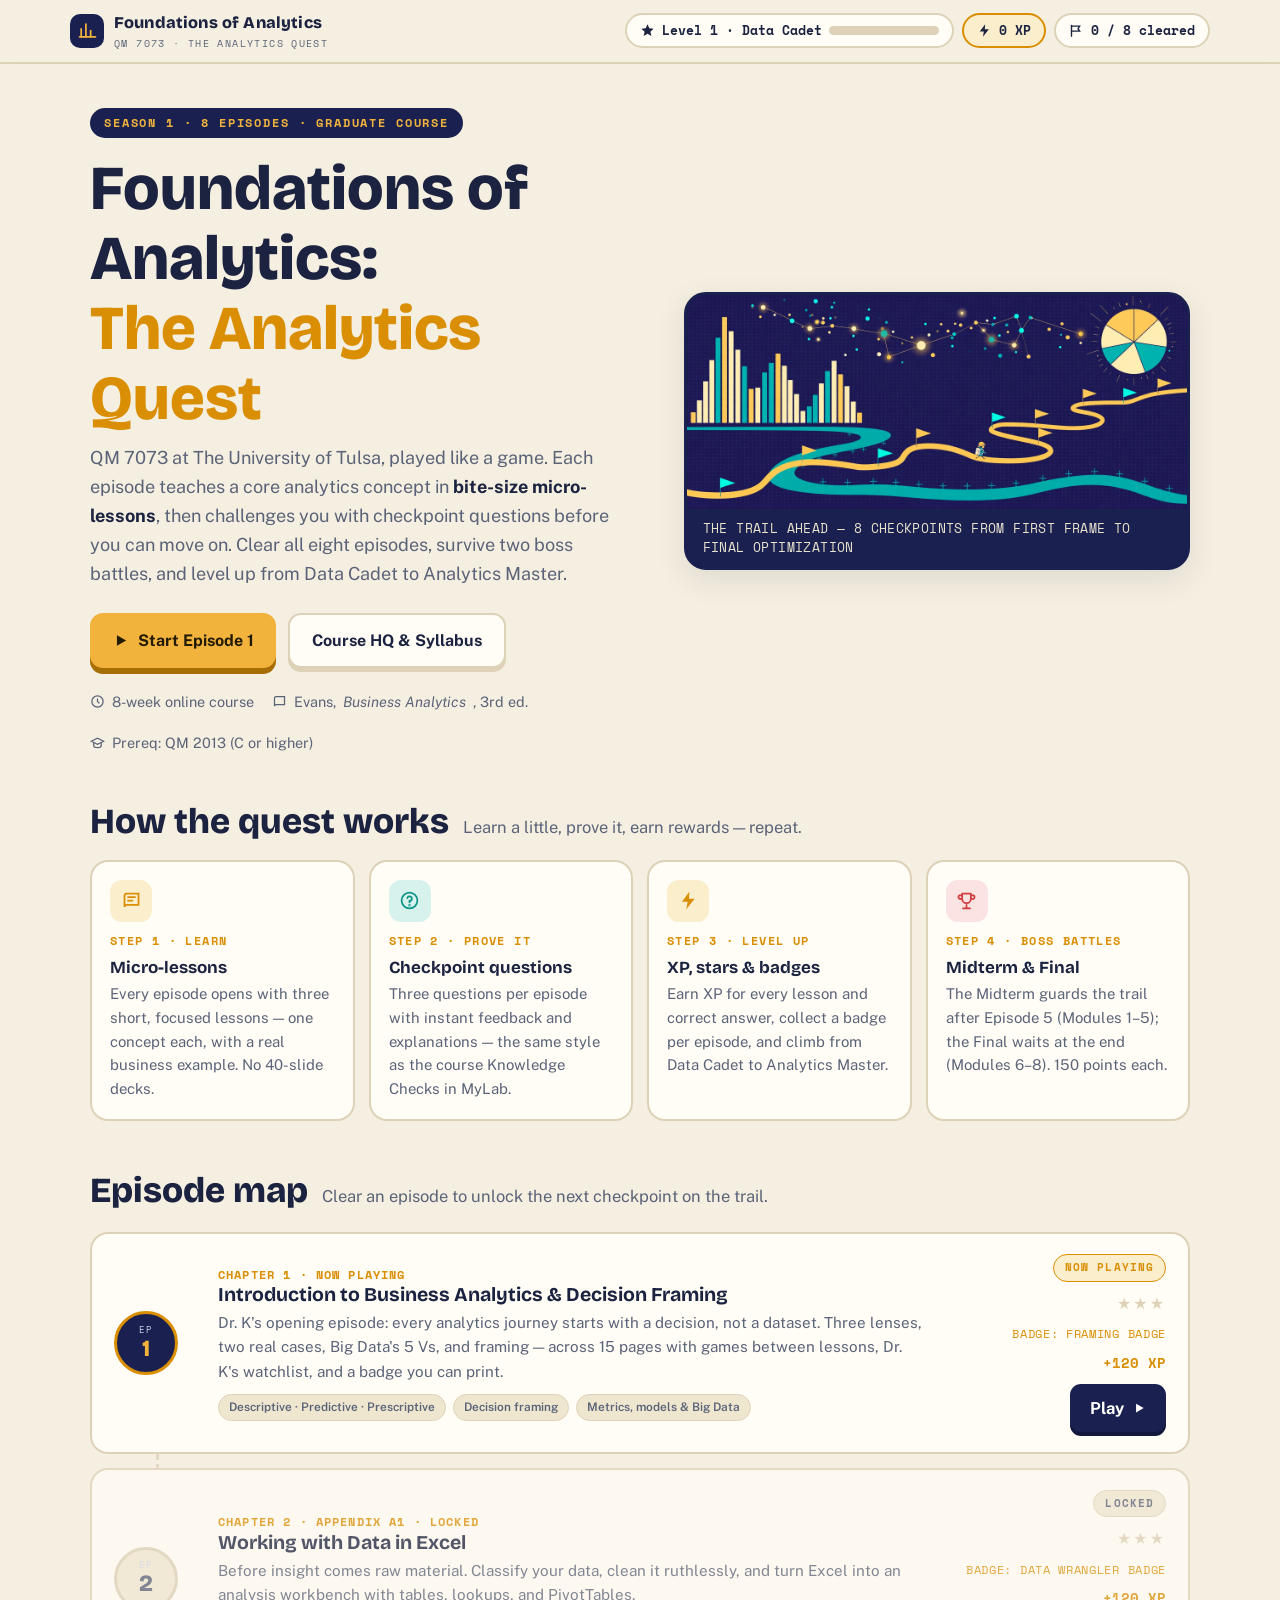
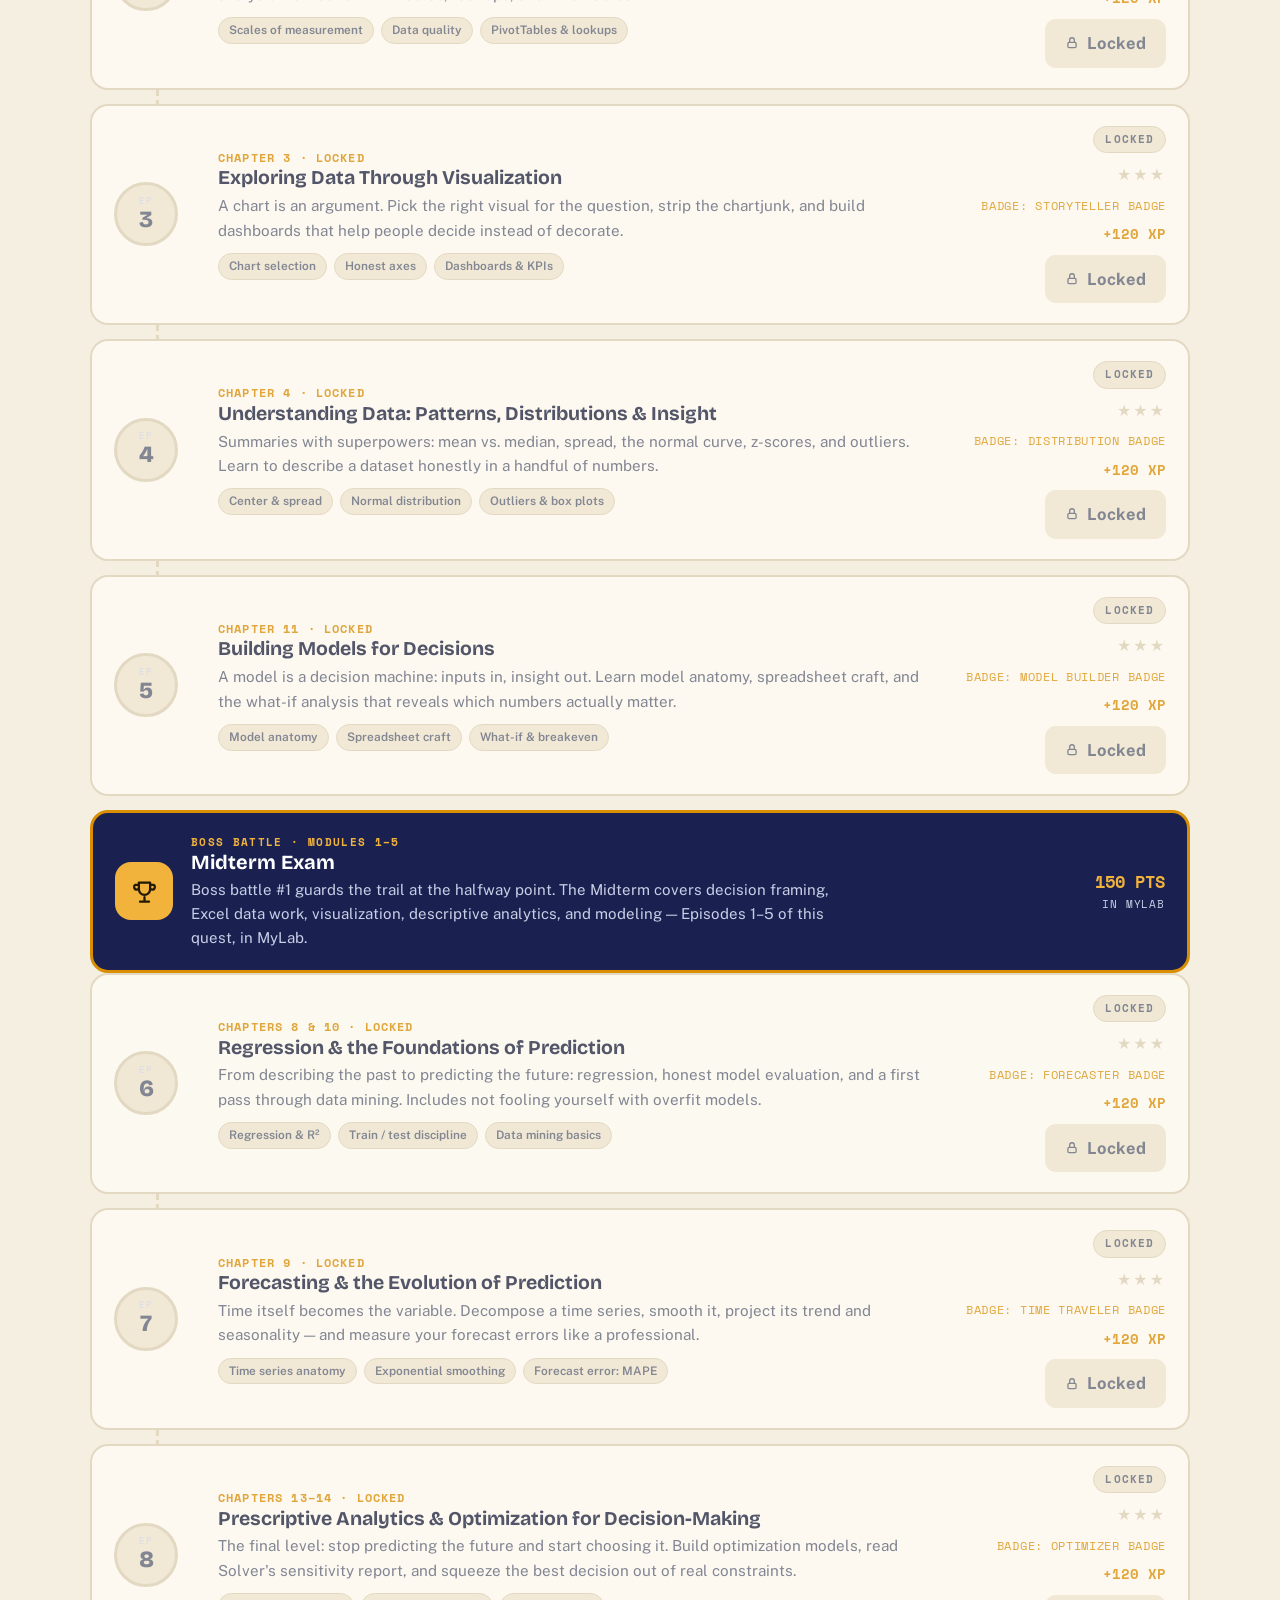
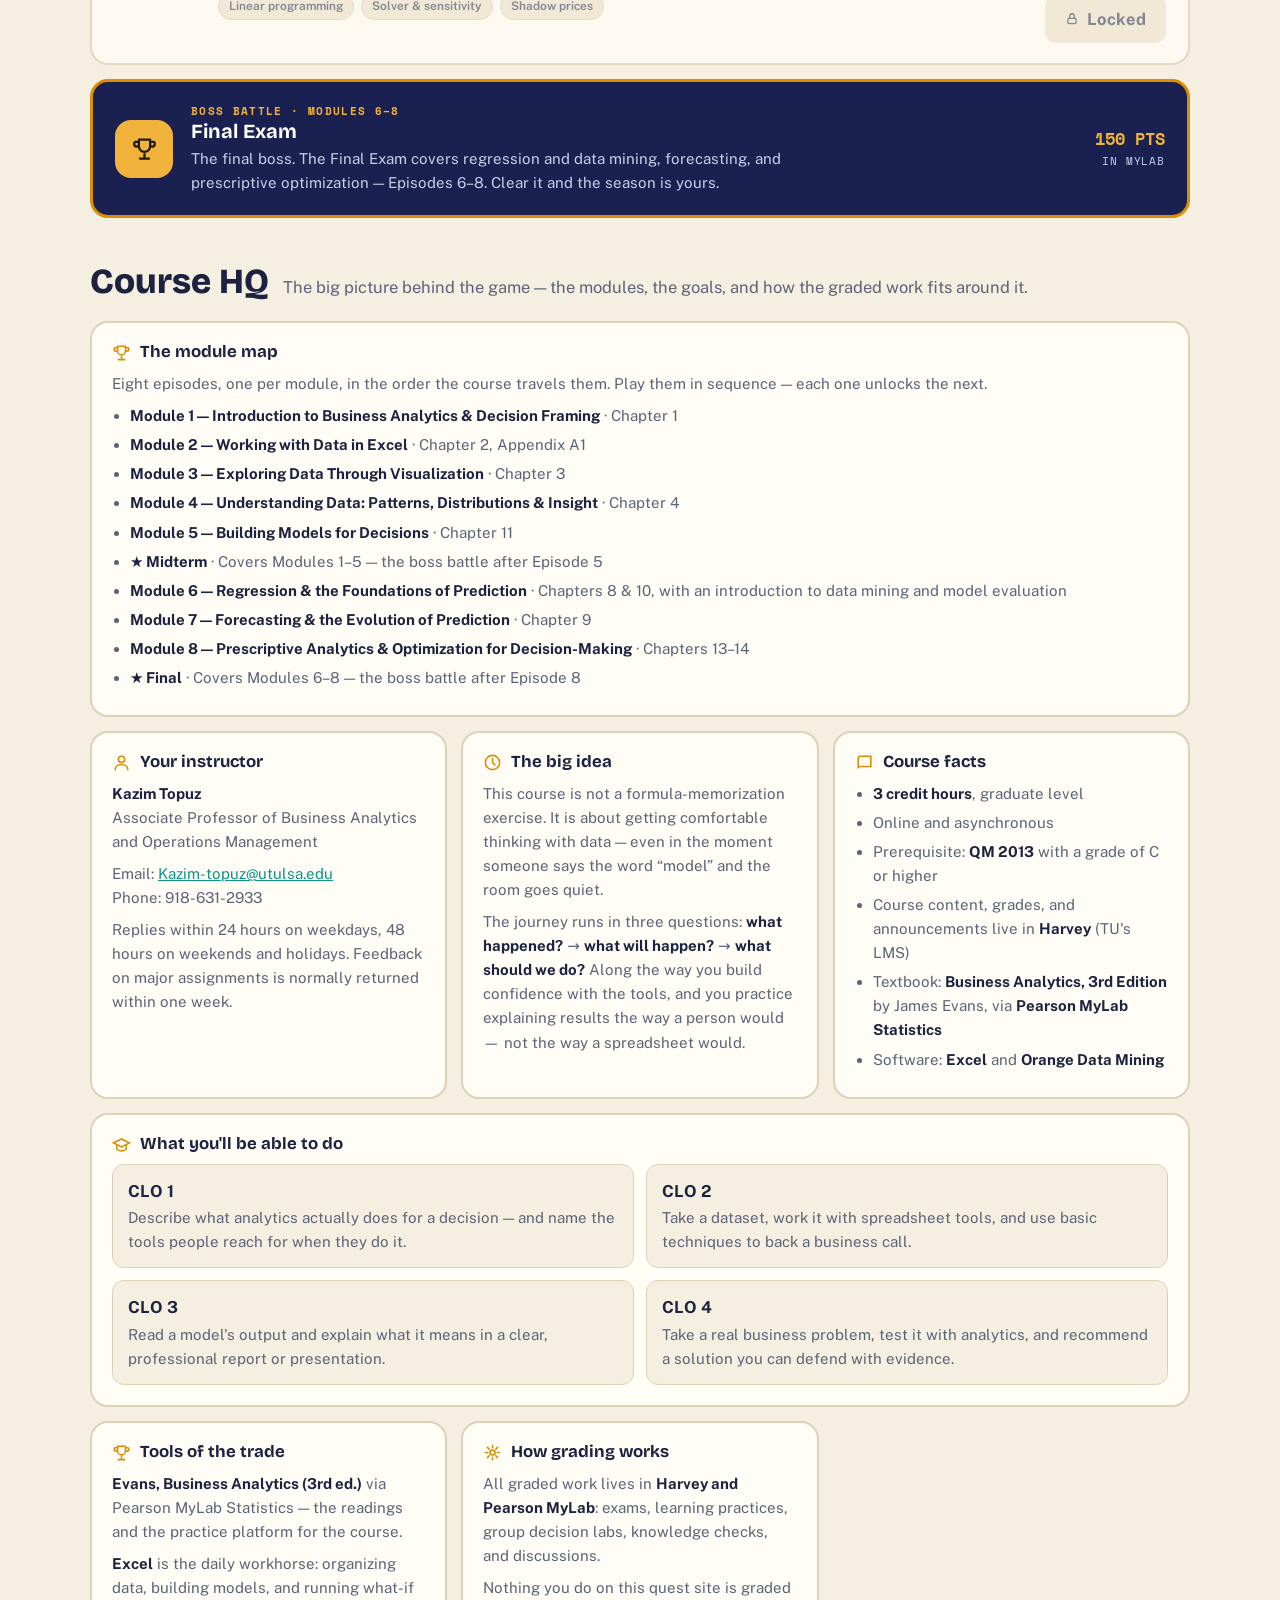
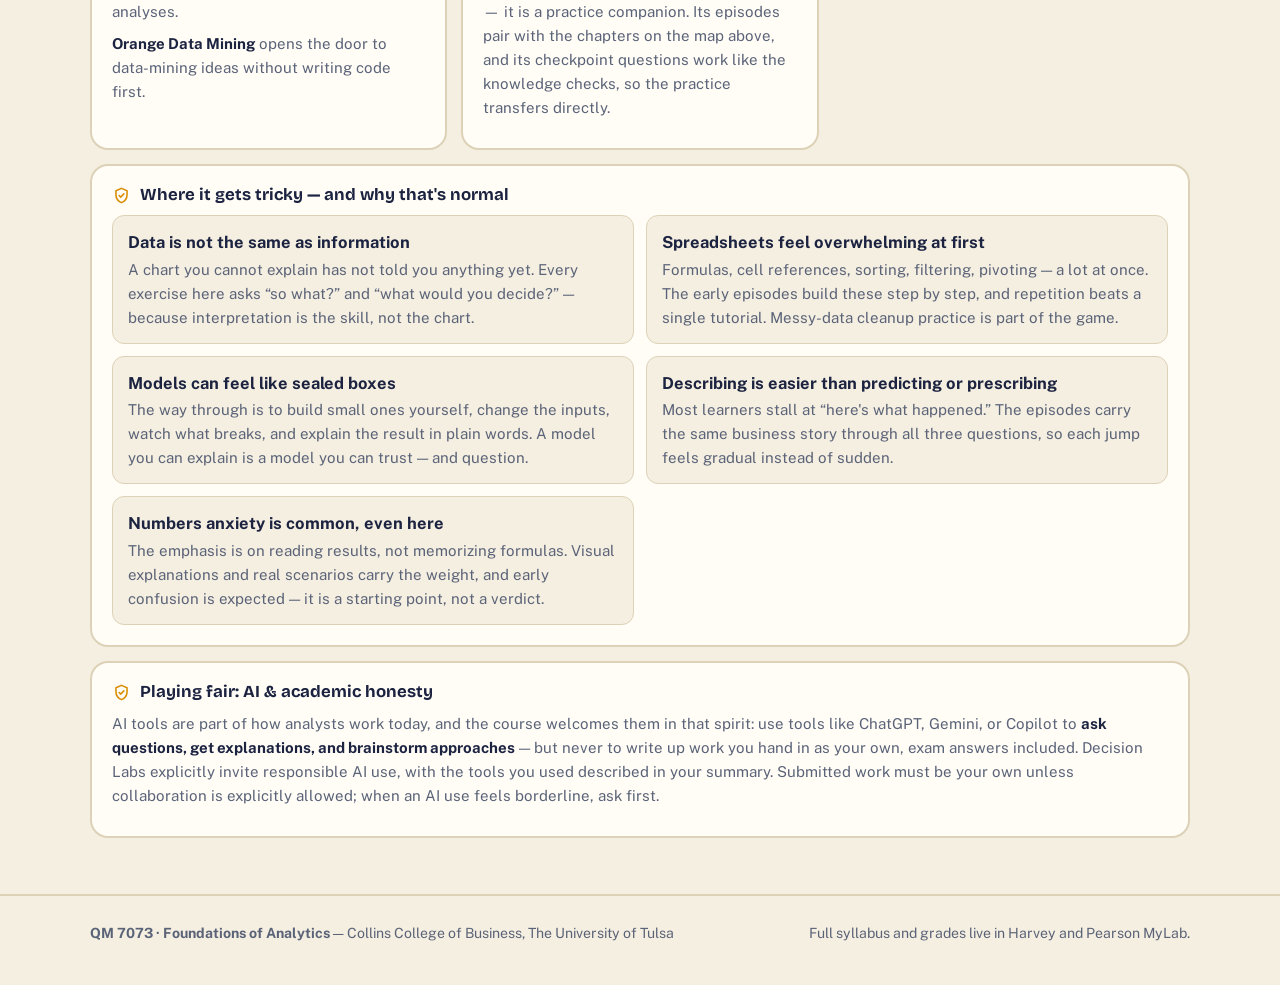
==== commit 11c344cb: "QM7073 Ep1 fix: certificate overlay moved before script so Print/Close buttons wire up; guarded wiri" ====
--- a/foundations-of-analytics/index.html
+++ b/foundations-of-analytics/index.html
@@ -634,6 +634,25 @@
 
     <div class="confetti" id="confetti" aria-hidden="true"></div>
 
+      <div id="cert-overlay" role="dialog" aria-label="Badge certificate">
+        <div class="cert">
+          <div class="c-kicker">QM 7073 · Foundations of Analytics</div>
+          <h2>Certificate of Achievement</h2>
+          <p>This badge is awarded to</p>
+          <div class="c-name" id="cert-name">A QM 7073 Quest player</div>
+          <p>for completing <strong id="cert-ep">Episode 1</strong></p>
+          <div class="c-badge" id="cert-badge">Framing Badge</div>
+          <p id="cert-score"></p>
+          <p id="cert-bonus"></p>
+          <p id="cert-date"></p>
+          <div class="sig">Dr. K — Dr. Kazim Topuz<br><small>QM 7073 Foundations of Analytics · University of Tulsa</small></div>
+          <p class="c-foot">Practice companion — graded work lives in Harvey and Pearson MyLab.</p>
+        </div>
+        <div class="cert-actions">
+          <button class="btn btn-gold" id="btn-cert-print" type="button">Print / Save as PDF</button>
+          <button class="btn btn-ghost" id="btn-cert-close" type="button">Close</button>
+        </div>
+      </div>
     <script>
       /* ============================================================
          EPISODE DATA — micro-lessons + checkpoint questions
@@ -1097,30 +1116,11 @@
         if (firstOpen === -1) firstOpen = 0;
         openEpisode(firstOpen);
       });
-      $("btn-cert-print").addEventListener("click", function(){ window.print(); });
-      $("btn-cert-close").addEventListener("click", function(){ $("cert-overlay").classList.remove("open"); });
+      var _pb = $("btn-cert-print"); if (_pb) _pb.addEventListener("click", function(){ window.print(); });
+      var _cb2 = $("btn-cert-close"); if (_cb2) _cb2.addEventListener("click", function(){ $("cert-overlay").classList.remove("open"); });
       renderTrail();
       updateHUD();
     </script>
 
-      <div id="cert-overlay" role="dialog" aria-label="Badge certificate">
-        <div class="cert">
-          <div class="c-kicker">QM 7073 · Foundations of Analytics</div>
-          <h2>Certificate of Achievement</h2>
-          <p>This badge is awarded to</p>
-          <div class="c-name" id="cert-name">A QM 7073 Quest player</div>
-          <p>for completing <strong id="cert-ep">Episode 1</strong></p>
-          <div class="c-badge" id="cert-badge">Framing Badge</div>
-          <p id="cert-score"></p>
-          <p id="cert-bonus"></p>
-          <p id="cert-date"></p>
-          <div class="sig">Dr. K — Dr. Kazim Topuz<br><small>QM 7073 Foundations of Analytics · University of Tulsa</small></div>
-          <p class="c-foot">Practice companion — graded work lives in Harvey and Pearson MyLab.</p>
-        </div>
-        <div class="cert-actions">
-          <button class="btn btn-gold" id="btn-cert-print" type="button">Print / Save as PDF</button>
-          <button class="btn btn-ghost" id="btn-cert-close" type="button">Close</button>
-        </div>
-      </div>
   </body>
 </html>
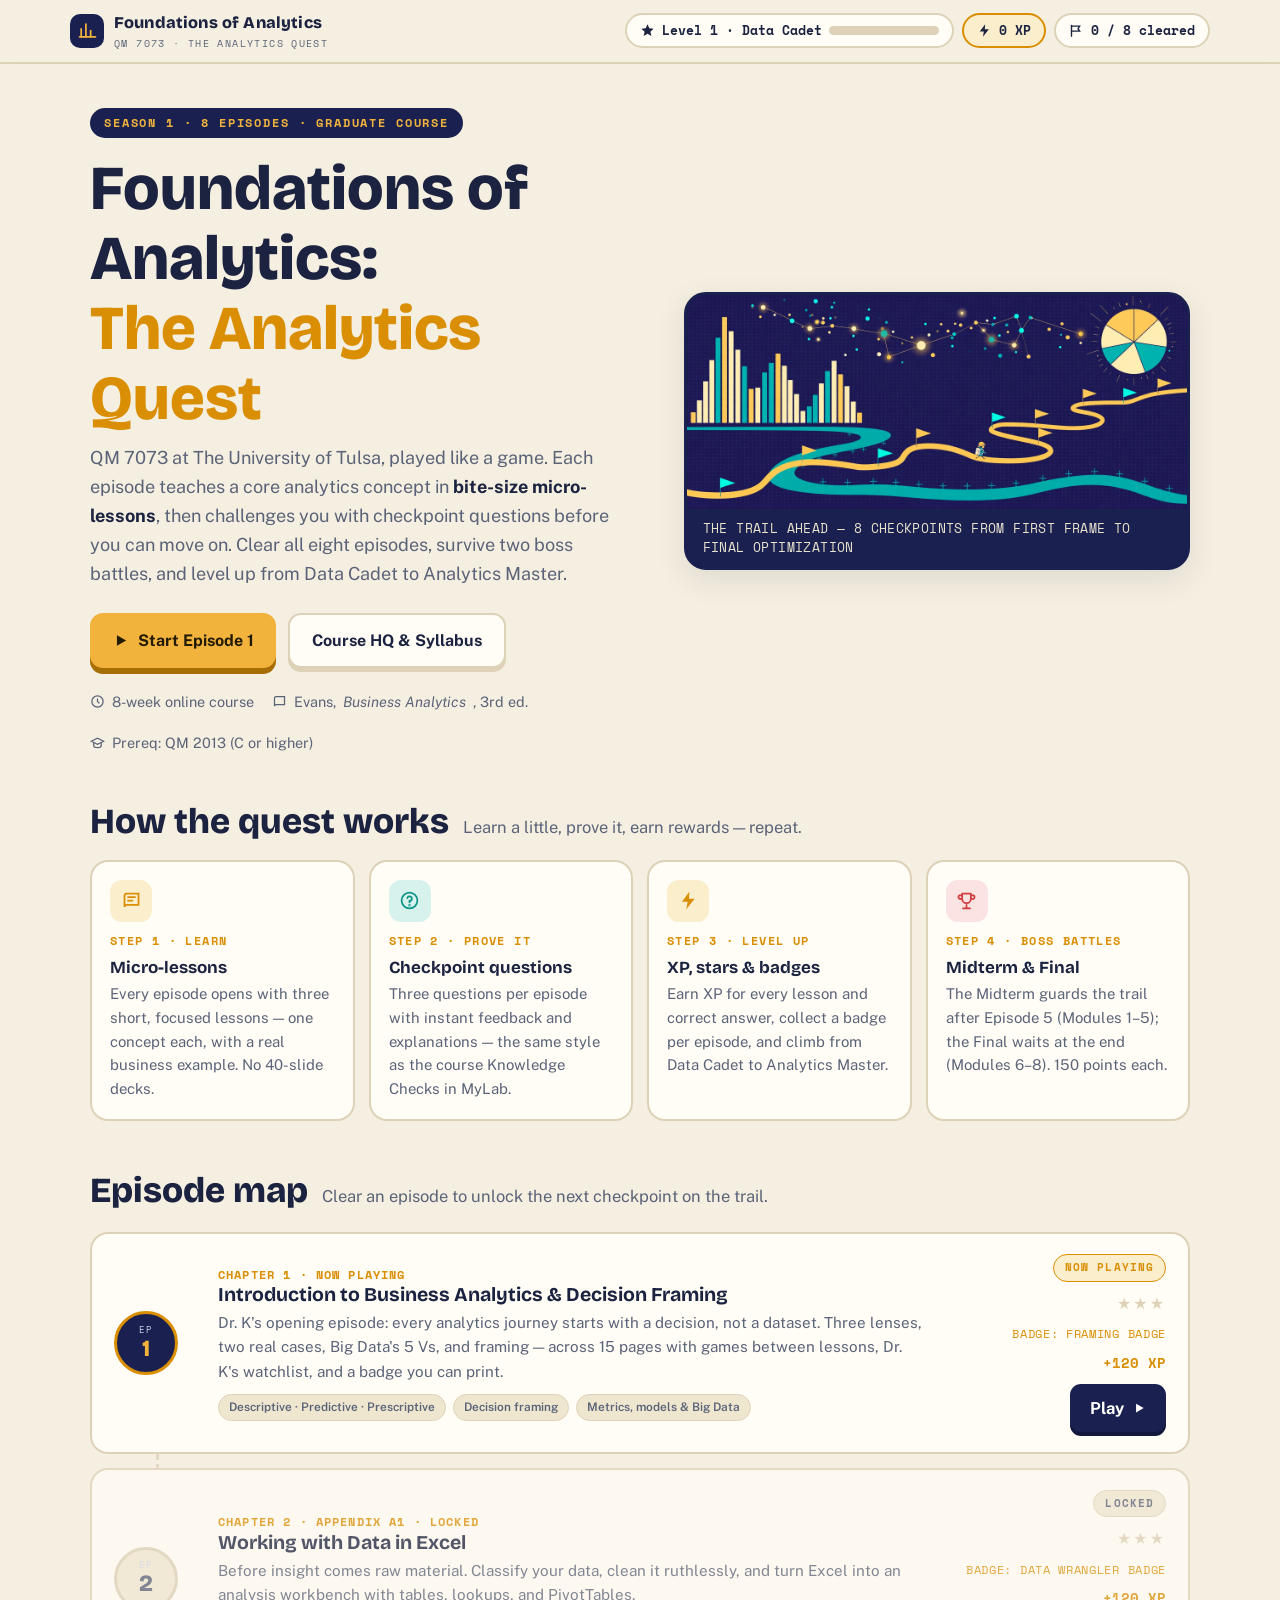
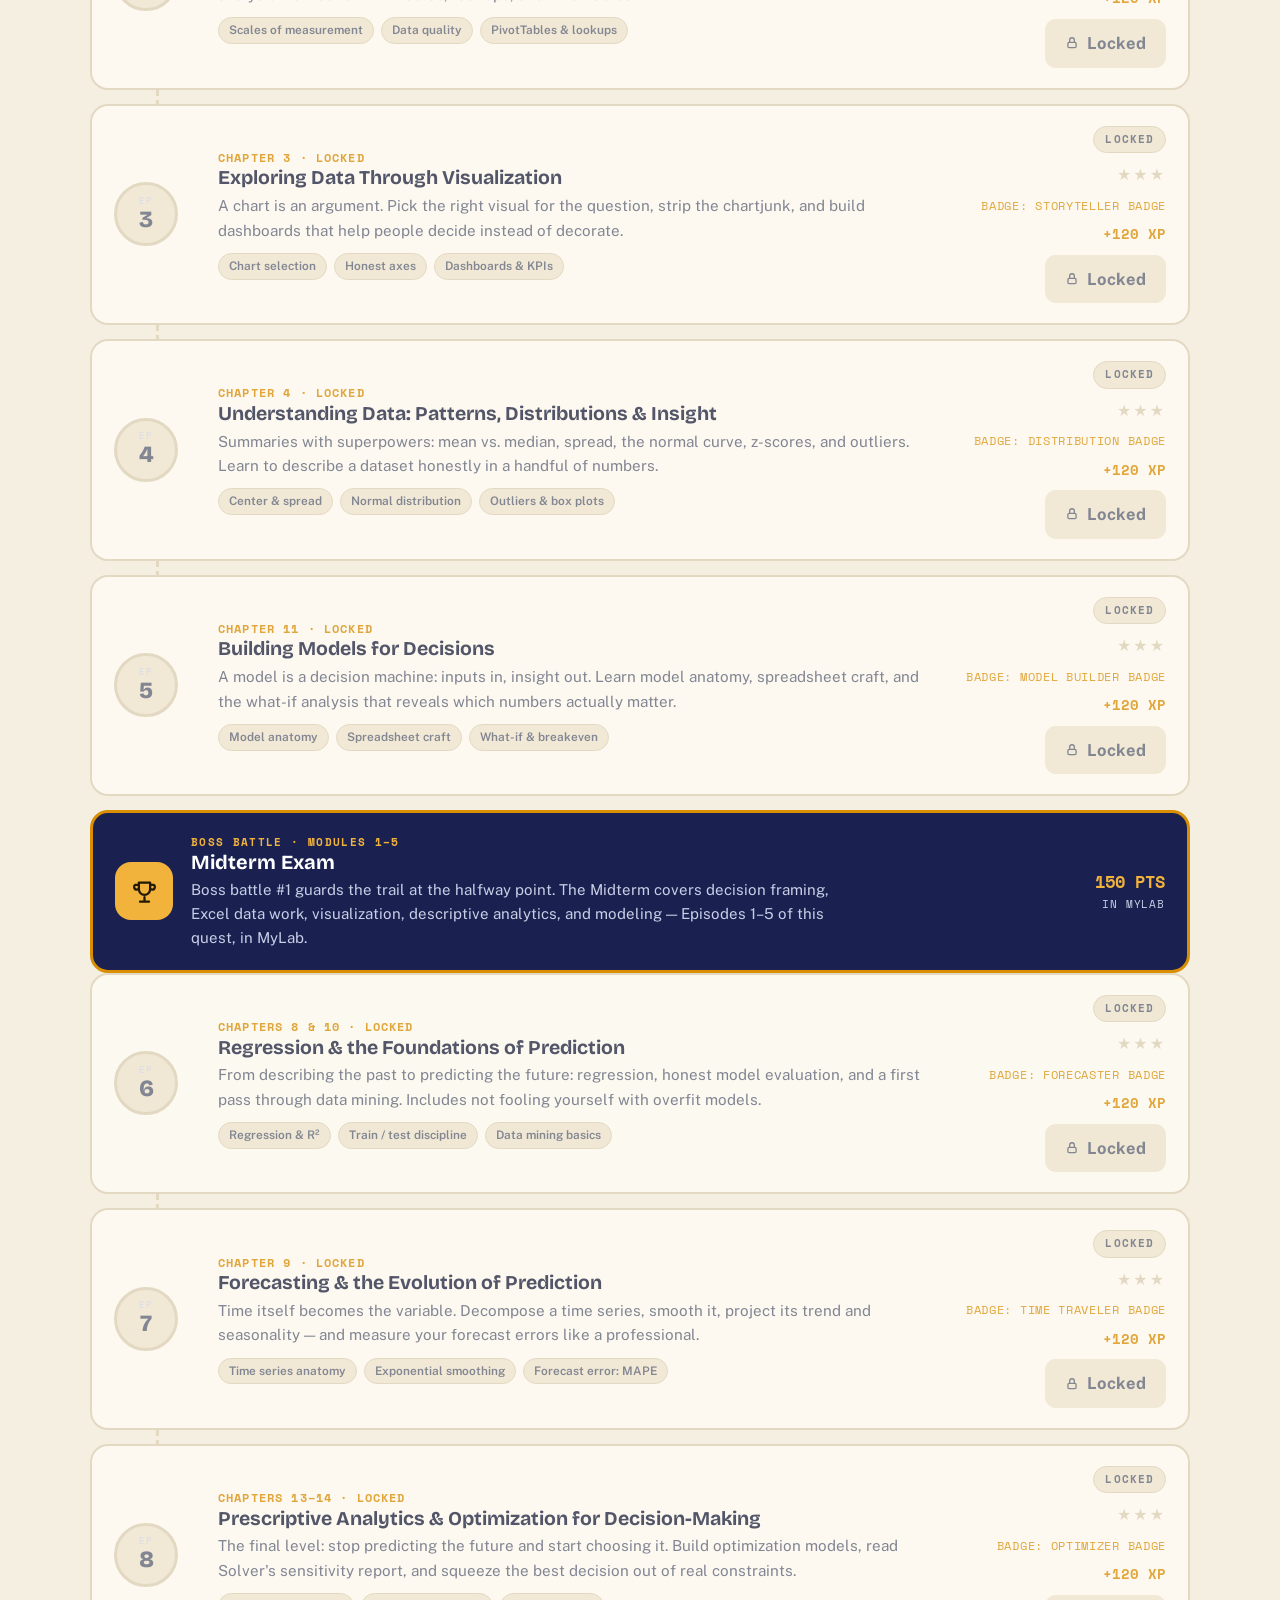
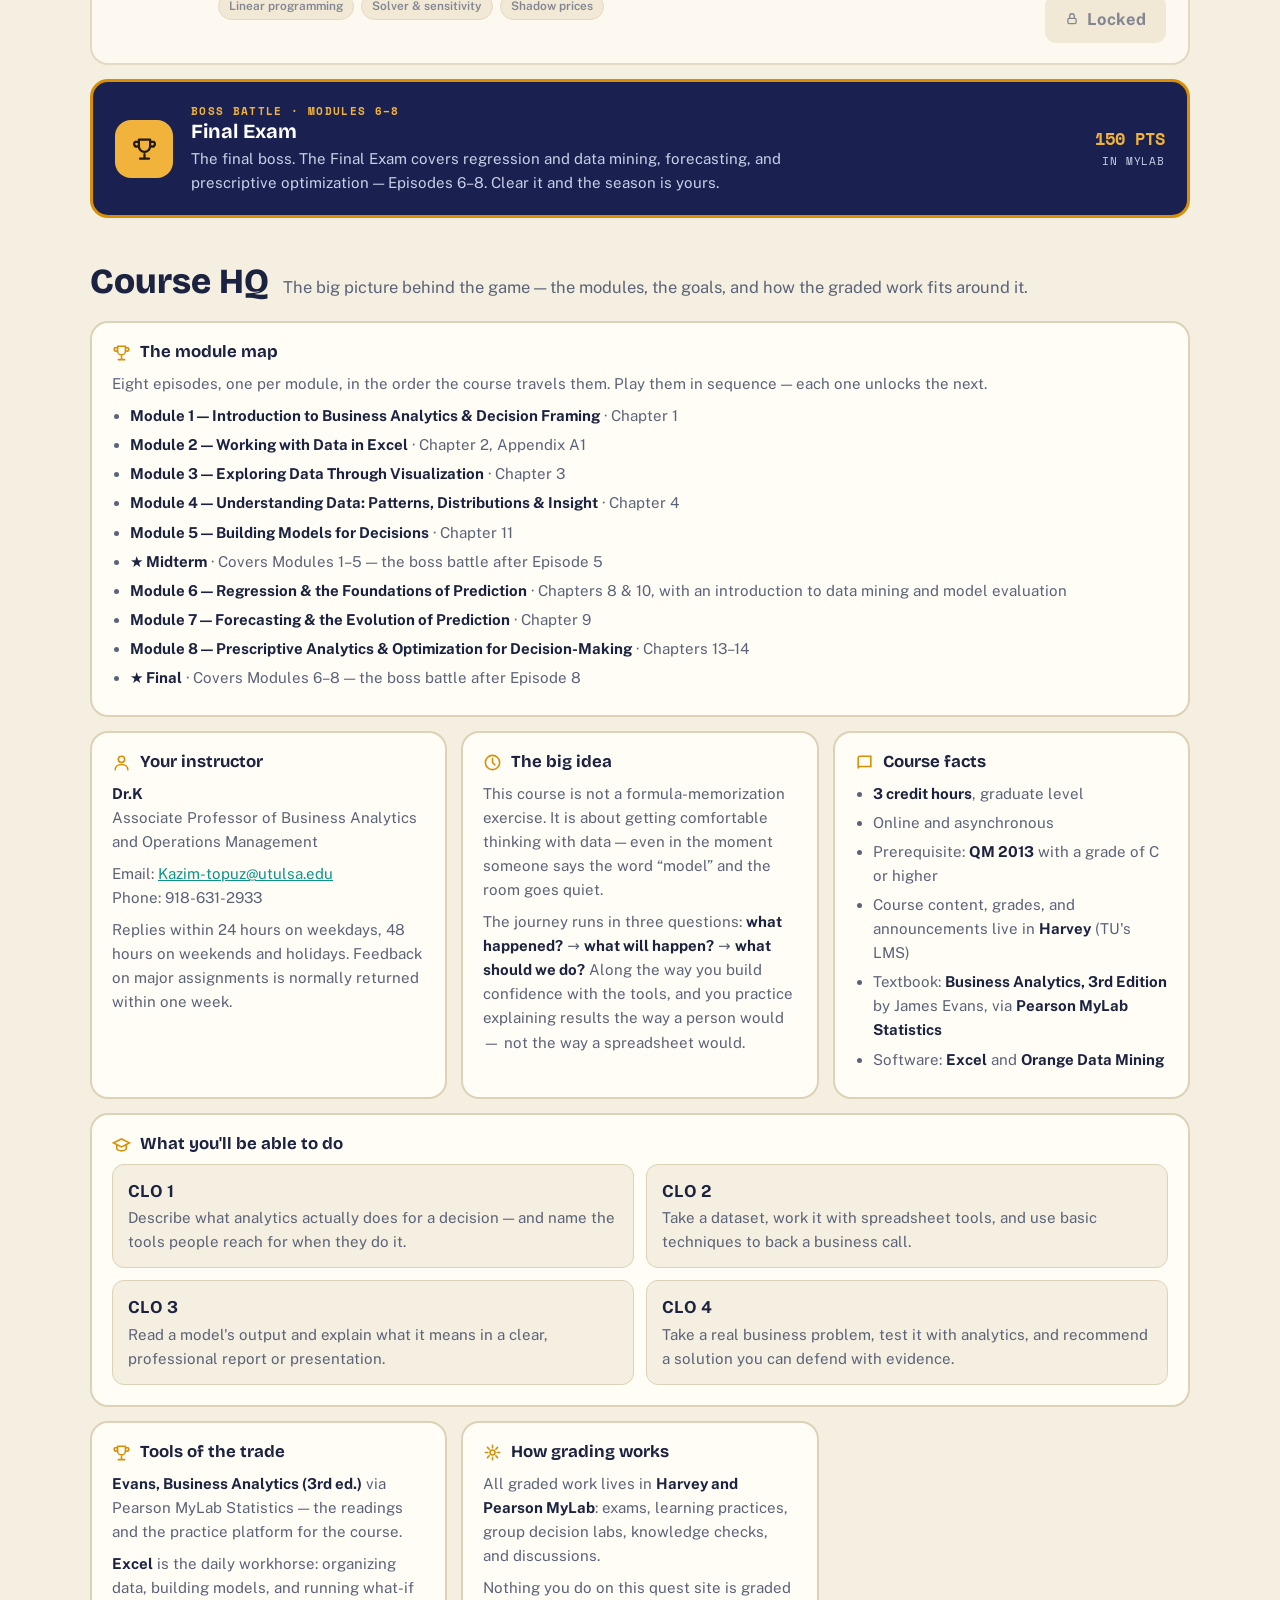
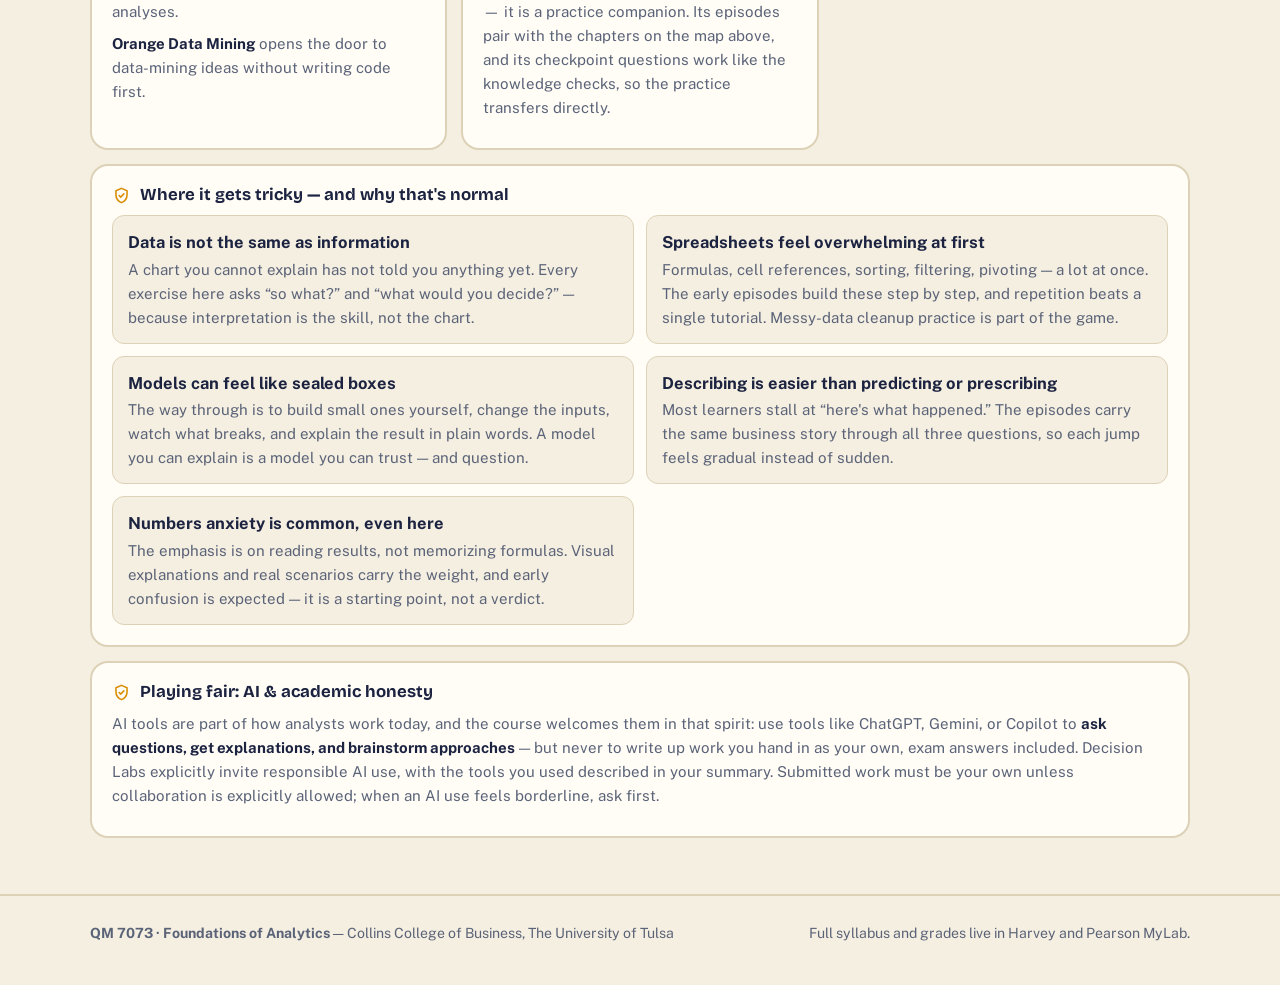
==== commit e9543730: "Update instructor name formatting in index.html" ====
--- a/foundations-of-analytics/index.html
+++ b/foundations-of-analytics/index.html
@@ -547,7 +547,7 @@
             </div>
             <div class="hq-card">
               <h3><span class="ic"><svg width="19" height="19" viewBox="0 0 24 24" fill="none" stroke="currentColor" stroke-width="2" stroke-linecap="round" aria-hidden="true"><circle cx="12" cy="8" r="4"/><path d="M4 21c0-4 3.6-6.5 8-6.5s8 2.5 8 6.5"/></svg></span>Your instructor</h3>
-              <p><strong>Kazim Topuz</strong><br />Associate Professor of Business Analytics and Operations Management</p>
+              <p><strong>Dr.K</strong><br />Associate Professor of Business Analytics and Operations Management</p>
               <p>Email: <a href="mailto:Kazim-topuz@utulsa.edu">Kazim-topuz@utulsa.edu</a><br />Phone: 918-631-2933</p>
               <p>Replies within 24 hours on weekdays, 48 hours on weekends and holidays. Feedback on major assignments is normally returned within one week.</p>
             </div>
@@ -645,7 +645,7 @@
           <p id="cert-score"></p>
           <p id="cert-bonus"></p>
           <p id="cert-date"></p>
-          <div class="sig">Dr. K — Dr. Kazim Topuz<br><small>QM 7073 Foundations of Analytics · University of Tulsa</small></div>
+          <div class="sig">Dr. K — <br><small>QM 7073 Foundations of Analytics · University of Tulsa</small></div>
           <p class="c-foot">Practice companion — graded work lives in Harvey and Pearson MyLab.</p>
         </div>
         <div class="cert-actions">
@@ -1118,6 +1118,8 @@
       });
       var _pb = $("btn-cert-print"); if (_pb) _pb.addEventListener("click", function(){ window.print(); });
       var _cb2 = $("btn-cert-close"); if (_cb2) _cb2.addEventListener("click", function(){ $("cert-overlay").classList.remove("open"); });
+      var _ov = $("cert-overlay"); if (_ov) _ov.addEventListener("click", function(e){ if (e.target === this) this.classList.remove("open"); });
+      document.addEventListener("keydown", function(e){ if (e.key === "Escape"){ var o = $("cert-overlay"); if (o) o.classList.remove("open"); } });
       renderTrail();
       updateHUD();
     </script>
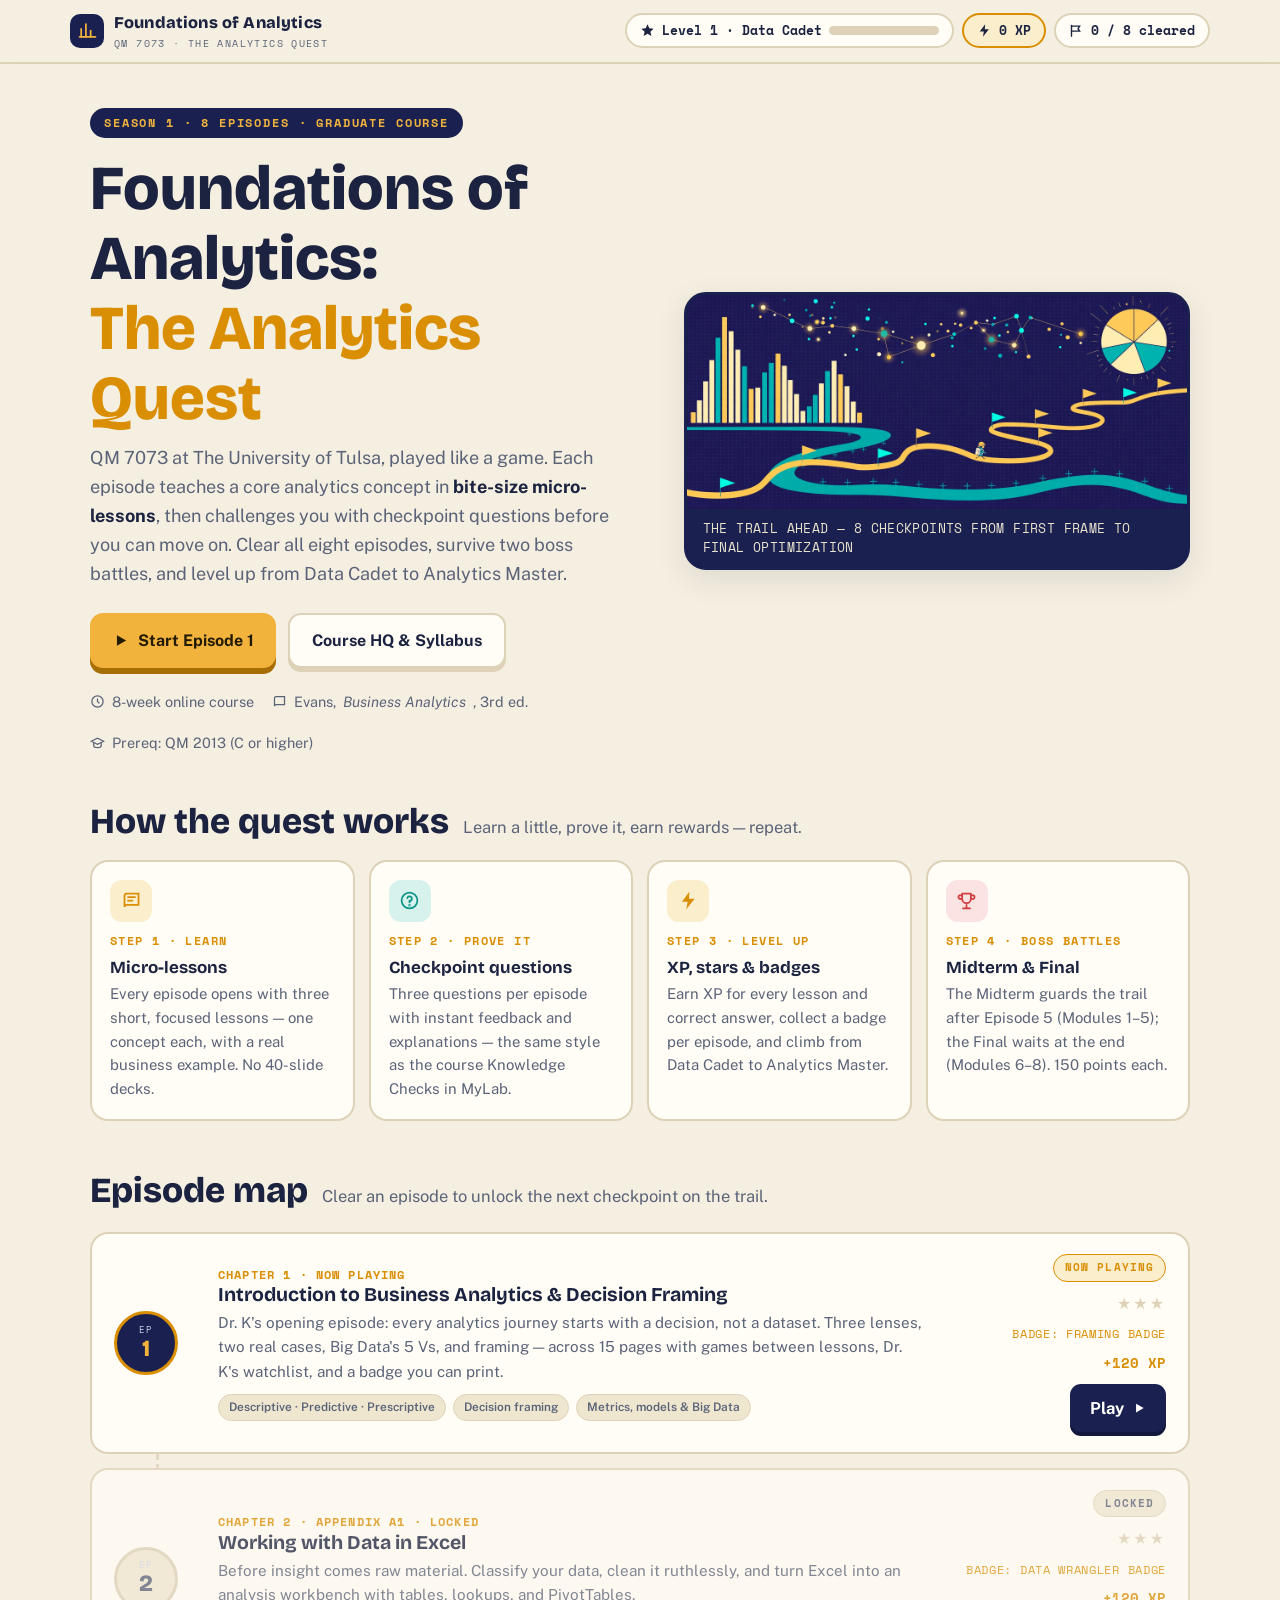
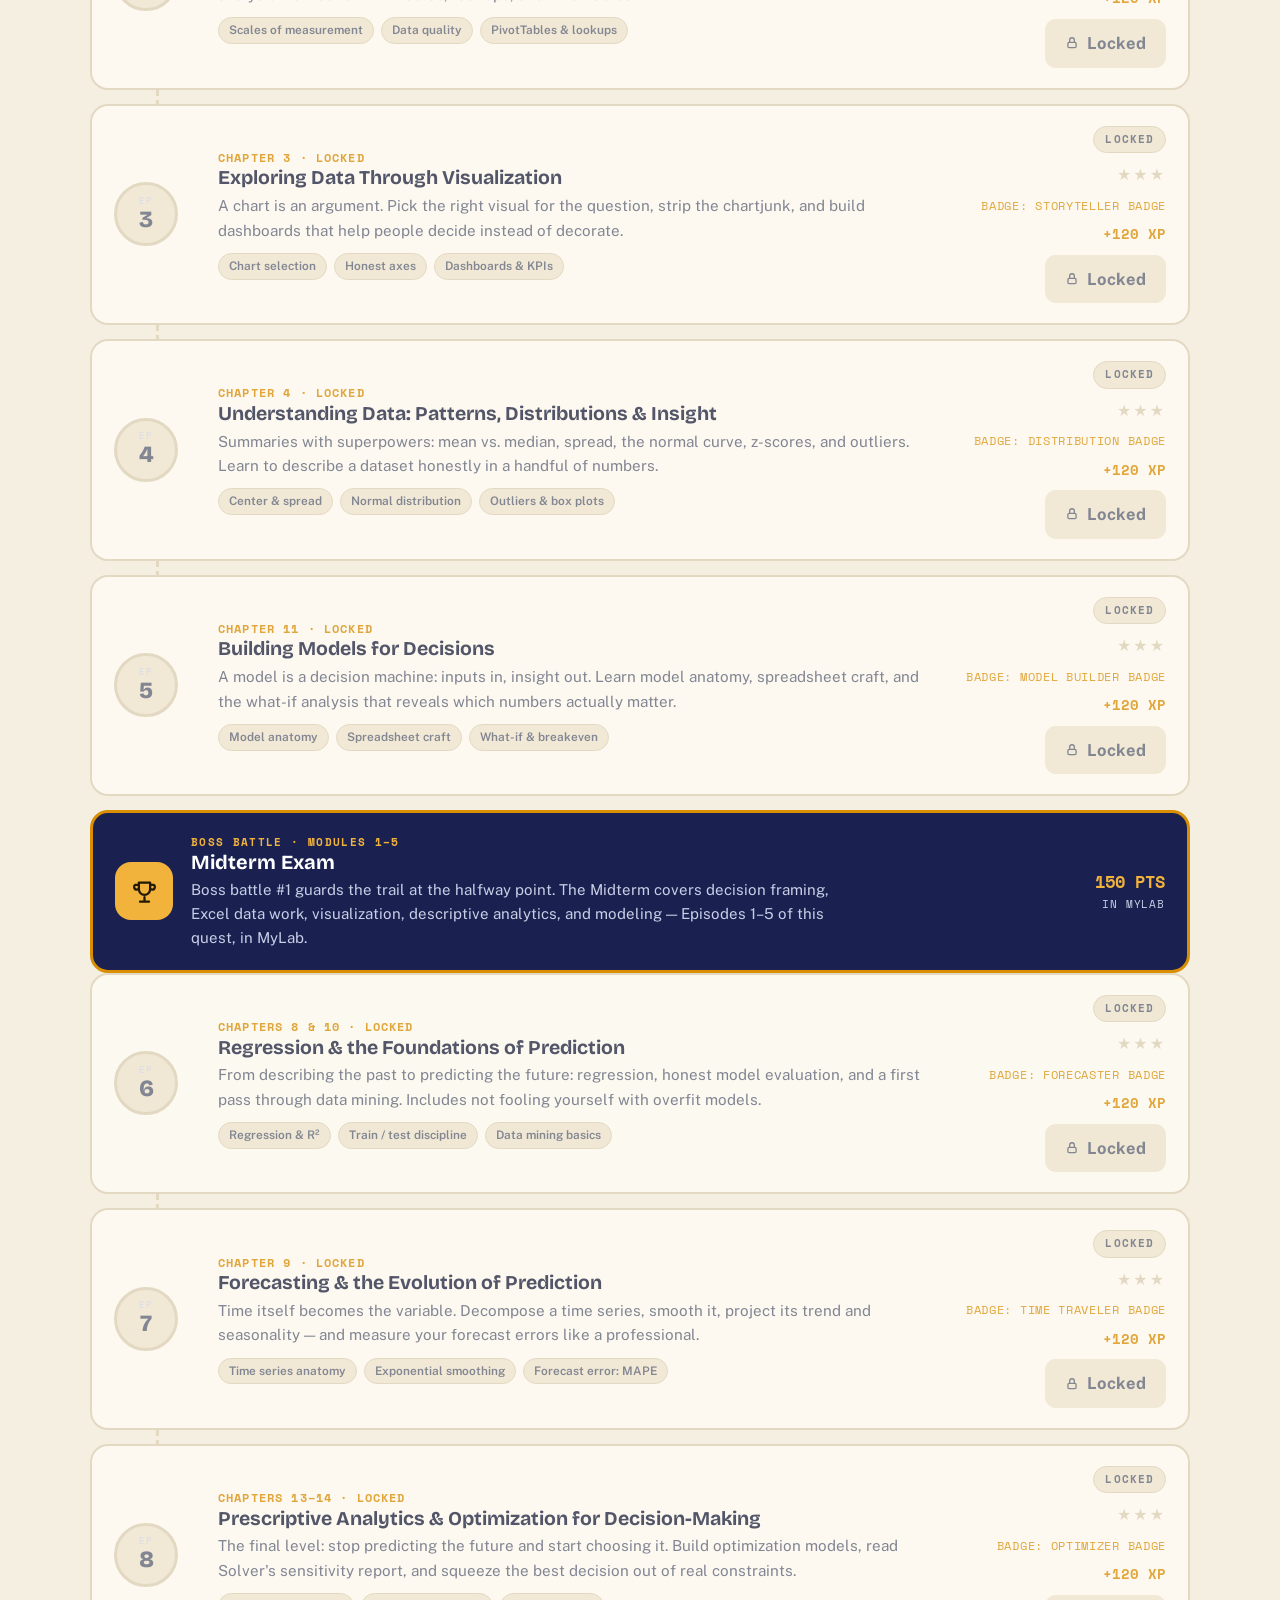
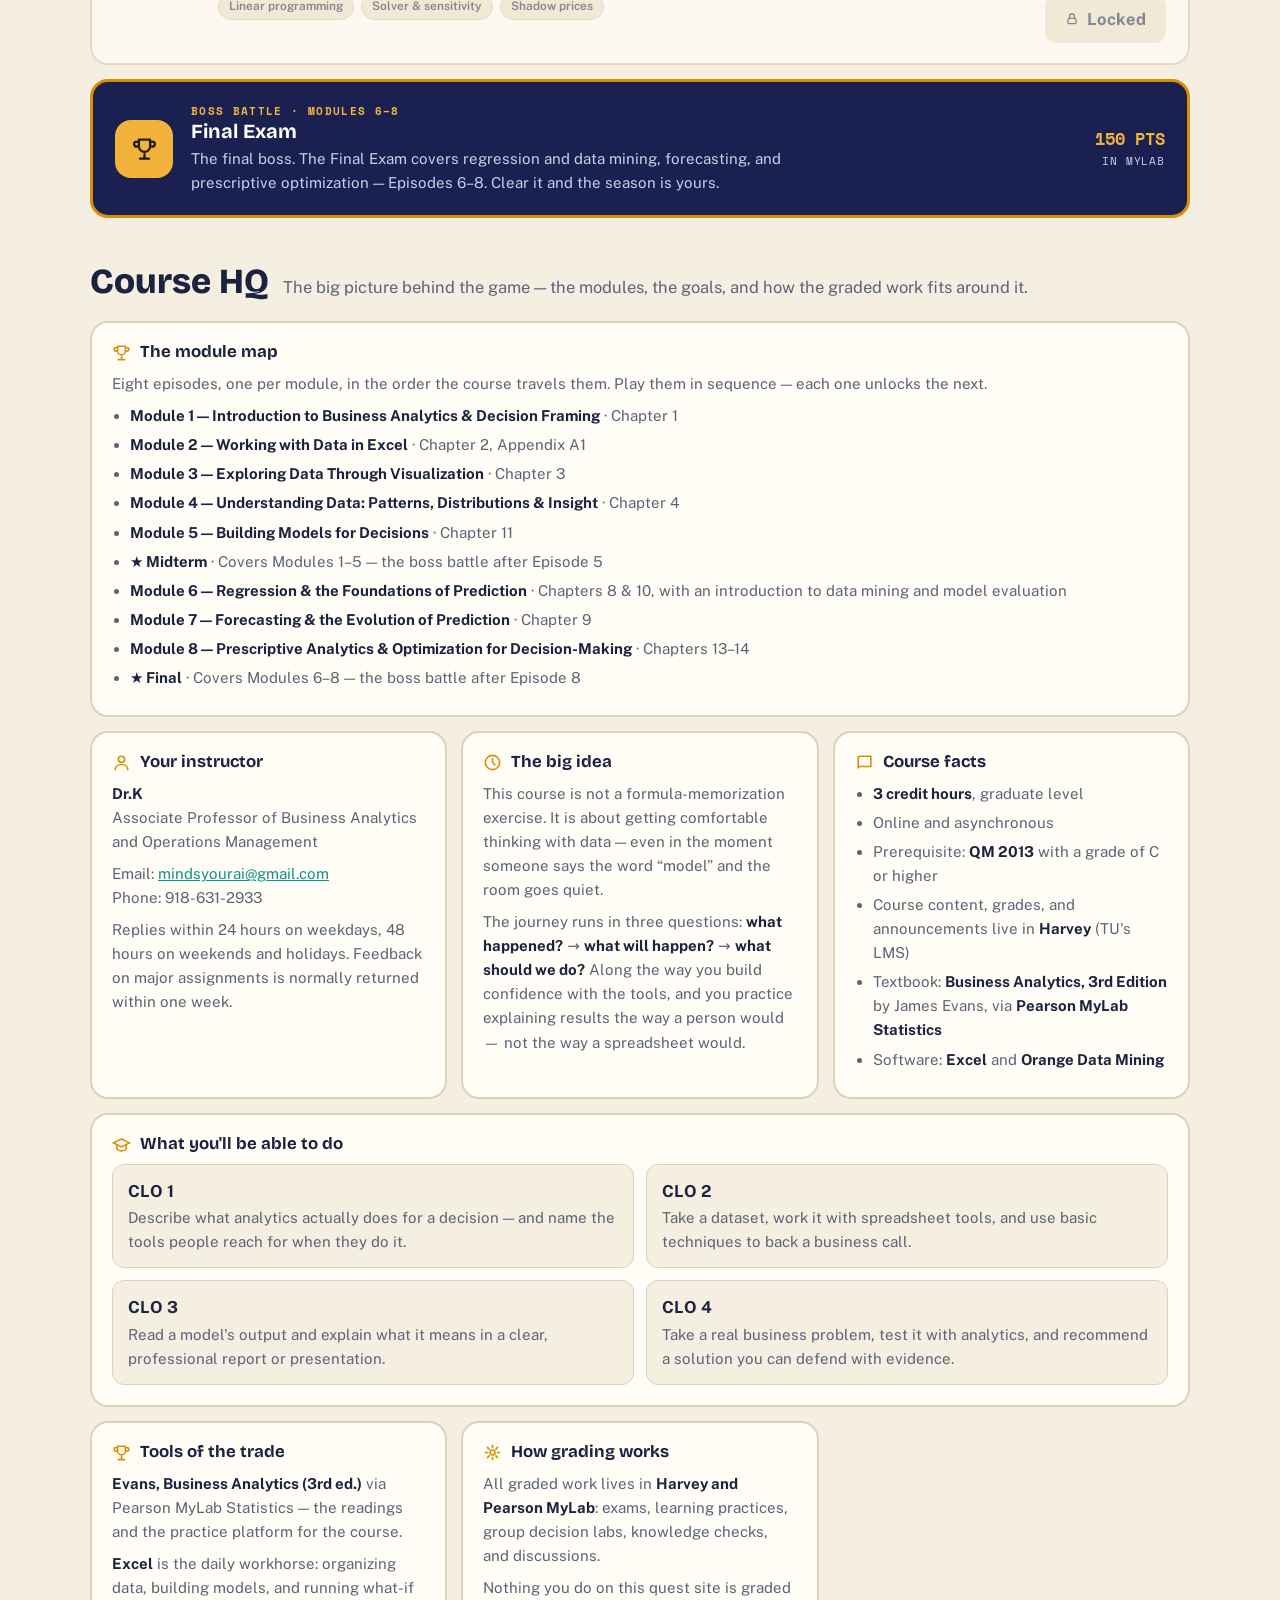
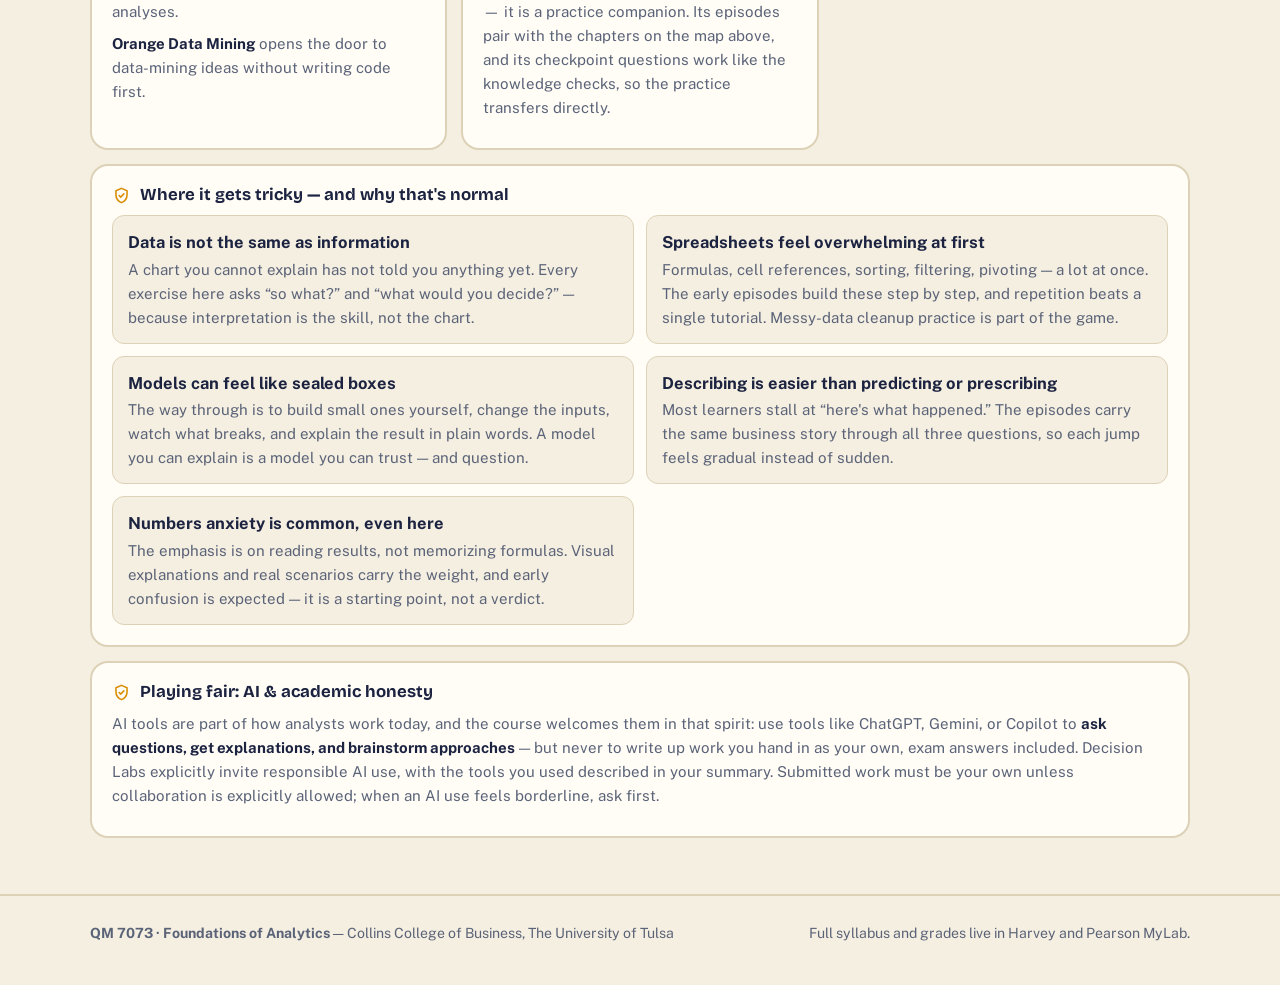
==== commit eb97529a: "Update index.html" ====
--- a/foundations-of-analytics/index.html
+++ b/foundations-of-analytics/index.html
@@ -548,7 +548,7 @@
             <div class="hq-card">
               <h3><span class="ic"><svg width="19" height="19" viewBox="0 0 24 24" fill="none" stroke="currentColor" stroke-width="2" stroke-linecap="round" aria-hidden="true"><circle cx="12" cy="8" r="4"/><path d="M4 21c0-4 3.6-6.5 8-6.5s8 2.5 8 6.5"/></svg></span>Your instructor</h3>
               <p><strong>Dr.K</strong><br />Associate Professor of Business Analytics and Operations Management</p>
-              <p>Email: <a href="mailto:Kazim-topuz@utulsa.edu">Kazim-topuz@utulsa.edu</a><br />Phone: 918-631-2933</p>
+              <p>Email: <a href="mailto:mindsyourai@gmail.com">mindsyourai@gmail.com</a><br />Phone: 918-631-2933</p>
               <p>Replies within 24 hours on weekdays, 48 hours on weekends and holidays. Feedback on major assignments is normally returned within one week.</p>
             </div>
             <div class="hq-card">
@@ -657,7 +657,7 @@
       /* ============================================================
          EPISODE DATA — micro-lessons + checkpoint questions
          ============================================================ */
-      var EPISODES = [{"badge":"Framing Badge","blurb":"Dr. K's opening episode: every analytics journey starts with a decision, not a dataset. Three lenses, two real cases, Big Data's 5 Vs, and framing — across 15 pages with games between lessons, Dr. K's watchlist, and a badge you can print.","chapter":"Chapter 1","lessons":[{"body":["Business analytics brings together data, technology, statistics, quantitative methods, and computer-based models so that managers can see their operations more clearly and choose on evidence instead of gut feel. Strip away the jargon and the promise is simple: better, fact-based decisions. This course is not about memorizing formulas. It is about learning to think with data without freezing the moment somebody says the word model.","That thinking starts with a distinction students trip over constantly: data is not information. Data is the recorded fact — a transaction, a click, a sensor reading, a survey answer. Information is what you get when data is organized into meaning that can change a decision. A million rows of sales records is data. The realization that weekend shoppers buy a different basket than weekday shoppers is information, because it tells a manager what to do differently on Saturday morning. A data warehouse with no interpretation is a very expensive attic.","Nearly everything analysts do falls into three lenses, and learning to tell them apart is the first professional skill of the course. <strong>Descriptive analytics</strong> asks what happened: last quarter's sales by region, this month's churn rate, which products moved and which gathered dust. <strong>Predictive analytics</strong> asks what is likely to happen: it studies historical patterns and projects them forward, like forecasting next quarter's demand. <strong>Prescriptive analytics</strong> asks what we should do: it searches for the best course of action against an objective, like the price, route, or staffing plan that produces the best outcome. The lenses build on each other — you cannot sensibly prescribe before you can describe, and a prediction that never changes a decision is just trivia.","The same three questions show up everywhere, which is why analytics travels so well across industries. Pricing teams use it to set prices for consumer goods, industrial goods, government contracts, and maintenance contracts. Retailers and insurers use customer segmentation to find and target their most valuable groups. Merchandisers decide which brands to carry, in what quantities, and how to allocate them across stores. Banks pick branch and ATM locations and plan where to service equipment. Social media analysis tracks trends and customer perceptions so marketing managers and product designers can react to what people actually think. Healthcare uses it for decisions as serious as matching donors to patients. Analytics is not one trick; it is the same three questions wearing different industry costumes."],"h":"What analytics actually is: from raw data to a better decision","tip":"In meetings, listen for the verb. 'Show me' means descriptive. 'Estimate' means predictive. 'Tell me what to do' means prescriptive — the highest-value, hardest lens, and the one this course builds toward.","pages":[{"h":"Welcome — and what analytics actually is","body":["Business analytics brings together data, technology, statistics, quantitative methods, and computer-based models so that managers can see their operations more clearly and choose on evidence instead of gut feel. Strip away the jargon and the promise is simple: better, fact-based decisions. This course is not about memorizing formulas. It is about learning to think with data without freezing the moment somebody says the word model.","Here is the qualitative heart of the module, and Dr. K will repeat it all semester: numbers do not decide, people do. A chart never walked into a meeting and chose a price. Analytics is a habit of mind before it is a set of tools — noticing a decision, asking what would change it, and refusing to be impressed by a number that answers the wrong question. The math in this course is deliberately light. The judgment is deliberately heavy."]},{"h":"Data is not information","body":["That thinking starts with a distinction students trip over constantly: data is not information. Data is the recorded fact — a transaction, a click, a sensor reading, a survey answer. Information is what you get when data is organized into meaning that can change a decision. A million rows of sales records is data. The realization that weekend shoppers buy a different basket than weekday shoppers is information, because it tells a manager what to do differently on Saturday morning. A data warehouse with no interpretation is a very expensive attic.","People love to call data the new oil. Fair enough — but raw oil does not run your car, and raw data does not run your meeting. Somebody has to refine it: clean it, organize it, and turn it into a statement a manager can act on. That refining step is where data becomes information."],"visual":"dataflow"},{"h":"The three lenses","body":["Nearly everything analysts do falls into three lenses, and learning to tell them apart is the first professional skill of the course. <strong>Descriptive analytics</strong> asks what happened: last quarter's sales by region, this month's churn rate, which products moved and which gathered dust. <strong>Predictive analytics</strong> asks what is likely to happen: it studies historical patterns and projects them forward, like forecasting next quarter's demand. <strong>Prescriptive analytics</strong> asks what we should do: it searches for the best course of action against an objective, like the price, route, or staffing plan that produces the best outcome. The lenses build on each other — you cannot sensibly prescribe before you can describe, and a prediction that never changes a decision is just trivia."],"visual":"lenses"},{"h":"Analytics everywhere","body":["The same three questions show up everywhere, which is why analytics travels so well across industries. Pricing teams use it to set prices for consumer goods, industrial goods, government contracts, and maintenance contracts. Retailers and insurers use customer segmentation to find and target their most valuable groups. Merchandisers decide which brands to carry, in what quantities, and how to allocate them across stores. Banks pick branch and ATM locations and plan where to service equipment. Social media analysis tracks trends and customer perceptions so marketing managers and product designers can react to what people actually think. Healthcare uses it for decisions as serious as matching donors to patients. Analytics is not one trick; it is the same three questions wearing different industry costumes.","Notice what did not matter in any of those examples: the software. The same three questions work whether the tool is a spreadsheet, a dashboard, or a whiteboard. Beginners obsess over tools; analysts obsess over questions. If you remember one thing from this lesson, make it this: the lens you choose matters more than the tool you open."]}],"game":{"type":"sort","title":"Dr. K's challenge: Data or Information?","intro":"Six items, two buckets. Is each one a recorded fact, or meaning that can change a decision? Wrong answers just bounce back — keep going until every item lands right.","buckets":["Data","Information"],"items":[{"t":"Weekend shoppers buy a different basket than weekday shoppers","b":1,"why":"An organized pattern — and it tells a manager to stock Saturdays differently."},{"t":"2.4 million rows of register scans","b":0,"why":"Rows of recorded facts. Nobody can act on 2.4 million rows until they are organized."},{"t":"Rain doubles umbrella returns, so stock more before storms","b":1,"why":"A pattern plus an action. That is information doing its job."},{"t":"A sensor reading of 72°F at noon","b":0,"why":"A single recorded fact. On its own it changes no decision."},{"t":"Every click on the website, logged with a timestamp","b":0,"why":"Recorded events, not yet meaning."},{"t":"Coats sell slowly after the holidays, so mark them down in January","b":1,"why":"A pattern turned into a pricing move."}],"done":"6/6 — Dr. K is impressed. You can smell the difference between a fact and a finding."}},{"body":["Consider a retailer staring at unsold winter coats after the holidays. The key question is practical: when should the price come down, and by how much, to bring in the most revenue? Descriptive work comes first: what sold at which prices, and how fast did stock move? Predictive work follows: how would demand respond if the price dropped 20 percent, or 30? Prescriptive work finishes the job: a week-by-week markdown schedule that maximizes revenue. Every unsold coat is a small tragedy of pricing; markdown analytics decides how much of a tragedy it has to be.","Now raise the stakes. Matching a donated liver to a patient is also, at its core, an analytics problem — and it shows why the lenses matter beyond profit. Descriptive work assembles the record: donor and patient histories, compatibility factors, past outcomes. Predictive work estimates the likelihood of a successful match for each pairing. Prescriptive work recommends the match itself. When the decision carries that kind of weight, two things become non-negotiable: the assumptions behind the model must be explicit, and a human must own the final call. Analytics recommends; people decide.","Both cases can drown in data, which brings in Big Data: the massive volumes of business data organizations now collect. Practitioners sort it with the Vs. <strong>Volume</strong> is how much there is. <strong>Variety</strong> is how many kinds: numbers, text, images, sensor streams, all jumbled together. <strong>Velocity</strong> is how fast it arrives. <strong>Veracity</strong> is how much of it you can trust. And the fifth V, <strong>value</strong>, is the one that pays the bills: does any of this actually improve a decision? Big data without veracity is just a bigger pile of maybe.","That is the honest picture of the field: the benefits are real — lower costs, better risk management, sharper decisions — but so is the central challenge, which is simply that many organizations do not yet know how to use analytics well. Closing that gap is the whole point of this course. You will move, deliberately, from 'what happened?' to 'what will happen?' to 'what should we do?' — and you will practice each step on problems that look like the ones managers actually face."],"h":"Two cases that show the lenses at work — plus Big Data","tip":"When a case hands you a mountain of data, ask which V is the real problem: too much, too messy, too fast, too shaky, or too useless? The answer tells you where the work actually is.","pages":[{"h":"Case 1: the coats that would not sell","body":["Consider a retailer staring at unsold winter coats after the holidays. The key question is practical: when should the price come down, and by how much, to bring in the most revenue? Descriptive work comes first: what sold at which prices, and how fast did stock move? Predictive work follows: how would demand respond if the price dropped 20 percent, or 30? Prescriptive work finishes the job: a week-by-week markdown schedule that maximizes revenue. Every unsold coat is a small tragedy of pricing; markdown analytics decides how much of a tragedy it has to be."]},{"h":"Case 2: a match that matters more than money","body":["Now raise the stakes. Matching a donated liver to a patient is also, at its core, an analytics problem — and it shows why the lenses matter beyond profit. Descriptive work assembles the record: donor and patient histories, compatibility factors, past outcomes. Predictive work estimates the likelihood of a successful match for each pairing. Prescriptive work recommends the match itself. When the decision carries that kind of weight, two things become non-negotiable: the assumptions behind the model must be explicit, and a human must own the final call. Analytics recommends; people decide."]},{"h":"Big Data and its five Vs","body":["Both cases can drown in data, which brings in Big Data: the massive volumes of business data organizations now collect. Practitioners sort it with the Vs. <strong>Volume</strong> is how much there is. <strong>Variety</strong> is how many kinds: numbers, text, images, sensor streams, all jumbled together. <strong>Velocity</strong> is how fast it arrives. <strong>Veracity</strong> is how much of it you can trust. And the fifth V, <strong>value</strong>, is the one that pays the bills: does any of this actually improve a decision? Big data without veracity is just a bigger pile of maybe."],"visual":"fivevs"},{"h":"The honest picture","body":["That is the honest picture of the field: the benefits are real — lower costs, better risk management, sharper decisions — but so is the central challenge, which is simply that many organizations do not yet know how to use analytics well. Closing that gap is the whole point of this course. You will move, deliberately, from 'what happened?' to 'what will happen?' to 'what should we do?' — and you will practice each step on problems that look like the ones managers actually face.","Big Data's famous Vs — volume, variety, velocity, veracity — sound like a boy band. The V nobody puts on the poster is value: if it does not change a decision, it is just storage. Dr. K's rule of thumb: whenever someone brags about the size of their data, ask what decision got better because of it."]}],"game":{"type":"sort","title":"Dr. K's challenge: Lens Sorter","intro":"Six jobs, three lenses. Which question is each one really asking? A wrong sort bounces back with a hint — keep going until all six sit in the right lens.","buckets":["Descriptive","Predictive","Prescriptive"],"items":[{"t":"Last quarter's sales by region","b":0,"why":"Looking back at what happened."},{"t":"Forecasting next quarter's demand","b":1,"why":"Projecting a pattern forward."},{"t":"A week-by-week markdown schedule that maximizes revenue","b":2,"why":"A recommended course of action — the schedule itself is the prescription."},{"t":"The best staffing plan for Saturday morning","b":2,"why":"It picks the plan. That is a decision, not a description."},{"t":"Estimating how demand responds to a 20% price cut","b":1,"why":"A what-if about the future, not yet a decision."},{"t":"Which products gathered dust on shelves","b":0,"why":"A backward-looking report."}],"done":"6/6 — three lenses, no confusion. Dr. K approves."}},{"body":["If the lenses are how you look, metrics are what you measure while looking. A metric is a unit of measurement for judging performance, and choosing the wrong one quietly wrecks everything downstream. <strong>Discrete metrics</strong> come from counting: the number of complaints, orders shipped, or patients matched. <strong>Continuous metrics</strong> live on a scale: delivery time in minutes, order value in dollars, temperature readings. Measurement scales matter because they decide what math is even meaningful — collapsing customer satisfaction into a yes-or-no count throws away everything a ten-point scale would have told you. Choosing a metric is choosing what the organization will obsess over. Pick badly and you will hit the target and miss the point.","A model is a simplified representation of reality, built to answer a question — and every model bakes in assumptions. An influence diagram sketches what affects what: price affects demand, demand affects revenue, and so on. A mathematical model turns that sketch into equations with coefficients, numbers that say how strongly one thing moves another. Demand might fall steadily as price rises, or it might fall steeply and then flatten — a linear model versus a nonlinear one — and that choice changes the answer. Assumptions are not cheating. Hiding them is. All models are wrong the way a map is wrong: gloriously useful, provided you remember it is not the territory, and that somebody chose what to leave off the map.","That is why framing comes before calculating. Most failed analytics projects were doomed before anyone opened a spreadsheet: the team answered the wrong question beautifully. The structured problem-solving process runs in five steps. First, recognize the problem: what decision must be made, who owns it, and by when. Second, translate the business problem into data questions: what would we need to know in order to decide? Third, gather the data. Fourth, run the analysis. Fifth, interpret the results and decide — then act, because an insight nobody acts on is a hobby, not analytics. Three questions prime the whole process: What decision are we making? What do we need to know? What will we do differently once we know it?","The test of whether a problem is truly analytical is whether it passes that framing. 'Sales are down' is a worry, not a question. 'Should we cut the price of our best-selling coat by 20 percent in our regional market, judged on margin and sell-through?' is analytical: it names a decision, alternatives, and criteria, and it tells you exactly which data to gather — and, just as importantly, which data to ignore. If you cannot state the decision in one sentence with a verb and an owner, you are not ready to touch the data. You are ready to touch coffee."],"h":"Metrics, models, and framing the problem like a pro","tip":"Before any analysis, write the decision sentence. Tape it above your keyboard. Every chart you make must earn its place by serving that sentence.","pages":[{"h":"Metrics: what you measure is what you obsess over","body":["If the lenses are how you look, metrics are what you measure while looking. A metric is a unit of measurement for judging performance, and choosing the wrong one quietly wrecks everything downstream. <strong>Discrete metrics</strong> come from counting: the number of complaints, orders shipped, or patients matched. <strong>Continuous metrics</strong> live on a scale: delivery time in minutes, order value in dollars, temperature readings. Measurement scales matter because they decide what math is even meaningful — collapsing customer satisfaction into a yes-or-no count throws away everything a ten-point scale would have told you. Choosing a metric is choosing what the organization will obsess over. Pick badly and you will hit the target and miss the point.","Notice the qualitative move hiding inside that paragraph: no formula told you which metric to pick. That choice is judgment, informed by the decision, not by the data. Two analysts with the same dataset and different metrics will run different companies. Choosing the metric is already doing analytics."]},{"h":"Models: simplified maps, honest assumptions","body":["A model is a simplified representation of reality, built to answer a question — and every model bakes in assumptions. An influence diagram sketches what affects what: price affects demand, demand affects revenue, and so on. A mathematical model turns that sketch into equations with coefficients, numbers that say how strongly one thing moves another. Demand might fall steadily as price rises, or it might fall steeply and then flatten — a linear model versus a nonlinear one — and that choice changes the answer. Assumptions are not cheating. Hiding them is. All models are wrong the way a map is wrong: gloriously useful, provided you remember it is not the territory, and that somebody chose what to leave off the map."],"aside":"A model is not a magic trick. It is a simplified map of reality — useful precisely because it leaves things out, and risky precisely when you forget what it left out."},{"h":"Framing first: the five steps","body":["That is why framing comes before calculating. Most failed analytics projects were doomed before anyone opened a spreadsheet: the team answered the wrong question beautifully. The structured problem-solving process runs in five steps. First, recognize the problem: what decision must be made, who owns it, and by when. Second, translate the business problem into data questions: what would we need to know in order to decide? Third, gather the data. Fourth, run the analysis. Fifth, interpret the results and decide — then act, because an insight nobody acts on is a hobby, not analytics. Three questions prime the whole process: What decision are we making? What do we need to know? What will we do differently once we know it?"],"visual":"sentence"},{"h":"The test: is it even an analytical question?","body":["The test of whether a problem is truly analytical is whether it passes that framing. 'Sales are down' is a worry, not a question. 'Should we cut the price of our best-selling coat by 20 percent in our regional market, judged on margin and sell-through?' is analytical: it names a decision, alternatives, and criteria, and it tells you exactly which data to gather — and, just as importantly, which data to ignore. If you cannot state the decision in one sentence with a verb and an owner, you are not ready to touch the data. You are ready to touch coffee."]}],"game":{"type":"build","title":"Dr. K's challenge: Frame it like Dr. K","intro":"Build the decision sentence for the coat problem. Pick the right piece in each slot — one wrong piece sends you to the wrong data. Check your sentence when all four slots are filled.","groups":[{"label":"Decision","options":["Study the coat market in general","Cut the price of our best-selling coat","Complain about slow sales"],"a":1,"hint":"A decision is an action you can take, not a topic to study."},{"label":"Owner","options":["Whoever feels like it","The data team, someday","The regional merchandising manager"],"a":2,"hint":"A sentence without an owner is a wish. Who decides?"},{"label":"Alternatives","options":["Cut 20%, cut 30%, or hold the price","Cut the price or do nothing","All possible prices everywhere"],"a":0,"hint":"Alternatives must be specific enough to compare — and few enough to test."},{"label":"Criteria","options":["Judged on vibes","Judged on margin and sell-through","Judged on how busy the team looks"],"a":1,"hint":"Criteria must be measurable, or you will never know if the decision worked."}],"sentence":"Should the regional merchandising manager cut the price of our best-selling coat — by 20%, by 30%, or not at all — judged on margin and sell-through?","done":"That sentence is analytical. Dr. K would let you touch the data now."}}],"n":1,"quiz":[{"a":2,"opts":["Descriptive analytics","Predictive analytics","Prescriptive analytics","Big Data"],"q":"A regional retailer watches winter coats pile up after the holidays. Its analysts first report which sizes sold at which prices, then estimate how demand would respond to a 20% price cut, and finally recommend a week-by-week markdown schedule to maximize revenue. The recommended schedule itself is an example of which lens?","why":"The report describes the past (descriptive) and the demand estimate predicts the future (predictive), but the schedule itself recommends a specific course of action — the price cuts to make, week by week — which is the definition of prescriptive analytics. Big Data is a property of the data, not a lens."},{"a":1,"opts":["Pull three years of sales data and start charting","Ask what decision must be made, who owns it, what the alternatives are, and what a good outcome looks like","Build a forecast of next quarter's sales","Benchmark competitors' prices"],"q":"A vice president walks in and says: 'Sales are down. Do some analytics.' What is the strongest first move?","why":"Framing comes first. Until the decision, owner, alternatives, and criteria are explicit, charting, forecasting, and benchmarking are shots in the dark — you risk answering the wrong question beautifully. The decision sentence tells you which data to gather and which to ignore."},{"a":1,"opts":["The count of deliveries completed","Average delivery time plus on-time percentage, each compared against the same measures before the change","Drivers' opinions about the new routes","Total miles driven, on its own"],"q":"A delivery manager wants to judge whether a new routing plan actually worked. Which measurement choice best fits that decision?","why":"Continuous measures (delivery time) plus a rate (on-time percentage) capture both speed and reliability, and the before-and-after comparison is what ties the metric to the decision. A raw count cannot tell you whether anything improved, miles alone can rise for good or bad reasons, and opinions are not measurements."}],"tags":["Descriptive · Predictive · Prescriptive","Decision framing","Metrics, models & Big Data"],"title":"Introduction to Business Analytics & Decision Framing","host":"Dr. K","intro":"Welcome to the quest — a note from Dr. K. I am Dr. K (Kazim Topuz), and this is my favorite module to teach, because it contains the whole course in miniature. Descriptive tells you what happened. Predictive tells you what probably happens next. Prescriptive tells you what to do about it — and then asks you to defend that choice in a meeting. That is the whole course in three sentences. Everything after this episode is just those three sentences, worked out in harder and harder problems. Enjoy the games, take the lenses seriously, and remember: numbers do not decide — people do.","outro":"Dr. K's send-off: you now think in three lenses, you can tell data from information, and you can frame a problem before you touch a spreadsheet. That is not a small thing — it is the skill the rest of the course builds on. Episode 2 is where the spreadsheets come out. See you there.","shelf":[{"kind":"watch","title":"Descriptive vs Diagnostic vs Predictive vs Prescriptive Analytics Explained","note":"The four lenses in one video — including diagnostic, the bonus lens this episode skips.","url":"https://www.youtube.com/watch?v=FI767JZRLqE"},{"kind":"watch","title":"Models in Business Analytics: Videos & Practice Problems (Pearson)","note":"Video lessons plus practice problems on models, assumptions, and uncertainty — the Lesson 3 topics.","url":"https://www.pearson.com/channels/brnt-86nivnrdaa/learn/textbook/1-introduction-to-business-analytics/15-models-in-business-analytics"},{"kind":"watch","title":"What Does Big Data Mean? (FutureLearn)","note":"A short video intro to big data plus the Vs, with a Walmart-scale example.","url":"https://www.futurelearn.com/info/courses/applied-big-data-analytics/0/steps/52404"},{"kind":"read","title":"The five V's of big data (BBVA)","note":"The five Vs with a real insurer's story — and why velocity can beat volume.","url":"https://www.bbva.com/en/innovation/five-vs-big-data/"},{"kind":"read","title":"Competing on Analytics — Davenport, Harvard Business Review (excerpt)","note":"The classic 2006 HBR argument, excerpted: competing on analytics takes culture, not just software.","url":"https://nucleusanalytics.com/blog/harvard-business-review-competing-on-analytics/"},{"kind":"read","title":"Unlocking Business Insights with Descriptive, Predictive and Prescriptive Analytics","note":"The three lenses side by side, with Netflix, UPS, and Starbucks examples.","url":"https://carreersupport.com/descriptive-vs-predictive-vs-prescriptive-analytics/"}]},{"badge":"Data Wrangler Badge","blurb":"Before insight comes raw material. Classify your data, clean it ruthlessly, and turn Excel into an analysis workbench with tables, lookups, and PivotTables.","chapter":"Chapter 2 · Appendix A1","lessons":[{"body":["Excel earns its place in this course because it is both everywhere and flexible: the same grid that holds a grocery list can hold a full decision model. The screen is organized around the ribbon, with tabs like Home, Insert, and Formulas, each holding groups of related tools. Every calculation begins with an equals sign, and every formula is built from values, cell references, and functions.","The idea that trips up more beginners than any other is the difference between relative and absolute references. A plain reference like B4 slides along when you copy a formula, which is exactly what you want when you fill a column. Put a dollar sign in front of a row, a column, or both — $B$4 — and that part stops moving. A dollar sign in Excel is the cheapest insurance you will ever buy: one missing $ can quietly shift a whole column of answers.","The classic trap is copying a formula that should have pointed at one tax rate or one price, then watching every row point somewhere new. Before you fill a range, ask yourself which references should travel and which should stay home, and lock the ones that stay."],"h":"The Excel workbench: formulas that travel — and ones that stay","tip":"When a copied formula looks wrong, check the dollar signs first. Relative references move with the copy; absolute references ($A$2) hold their ground."},{"body":["A pile of numbers in cells is not yet a database. A dataset is simply a collection of values, while a database organizes related records: each row is one record — one order, one customer, one transaction — and each column is one field, one attribute of that record. In a purchase-order file, for example, every row is a single order and the columns carry the supplier, the item, the quantity, and the cost.","Excel Tables turn a loose range into a well-behaved object. Select the range including its headers, insert a Table, and confirm the headers box, and suddenly your data has a name instead of an address. Formulas can then speak in words rather than coordinates: summing a column reads as the table's Savings column instead of a cryptic range, and new rows added to the table flow into the calculation on their own.","Range names push the same idea further. Name a row North and a column Product_A, and a total becomes a sentence you can read aloud. Names make models auditable: a colleague can follow the logic without decoding cell addresses."],"h":"From a pile of cells to a real database","tip":"Name things. A formula that reads like a sentence is a formula you can audit, explain, and trust."},{"body":["Once data is structured, you ask it questions. Sorting rearranges rows so patterns surface; filtering shows only the rows that match your criteria. AutoFilter handles simple conditions, while Advanced Filter lets you write explicit criteria ranges — conditions on the same row must all hold, conditions on different rows are alternatives. One caution deserves a permanent sticky note: filtering only hides rows, it does not remove them. Summing a filtered column still counts the hidden rows, so copy the visible results elsewhere when you need totals over just the filtered set.","Functions are how you interrogate a database without retyping anything. Conditional sums and counts — SUMIF, COUNTIFS, AVERAGEIFS — total only the rows that qualify, and the database functions like DSUM do the same with a criteria range. Lookups complete the toolkit: VLOOKUP finds a value in a table, but its last argument matters enormously — exact match when you need the real record, approximate match only when the table is sorted and you genuinely want the nearest value. INDEX combined with MATCH is the stronger play: one MATCH finds the row, another finds the column, so you can retrieve any cell from a grid by naming its month and its product.","Charts, PivotTables, What-If analysis, Solver, and the Analysis ToolPak all sit on top of these foundations, and they return later in the course. Nothing in those tools rescues a messy, mislabeled dataset, which is why this episode's unglamorous work — headers, names, clean fields — is the work everything else stands on."],"h":"Asking questions: sort, filter, functions, and lookups","tip":"A filtered view is a view, not a new dataset. If you need totals over only the visible rows, copy them out first — or your sum will quietly include the rows you hid."}],"n":2,"quiz":[{"a":2,"opts":["Every copy points at B4, and the column letter also stays fixed","The row stays on row 4 but the column letter slides as you copy across","The column stays on B but the row number slides as you copy down","Both the row and the column slide freely"],"q":"You write a formula using $B4 and copy it one column to the right and two rows down. What happens to the reference?","why":"A dollar sign locks only what it precedes. In $B4 the column B is locked but the row is free, so copying across keeps column B while copying down moves the row — the mixed reference gives you one fixed axis and one moving axis."},{"a":1,"opts":["The sum is correct, because hidden rows are excluded automatically","The sum counts the hidden rows too, so copy the visible rows elsewhere first","The sum counts only rows you can see, but the average does not","The sum is correct only if you used AutoFilter rather than Advanced Filter"],"q":"You filter a purchase-order list to bolt-nut packages only, then sum the visible cost column in place. What do you get?","why":"Filtering hides rows without removing them, so an in-place sum still includes every hidden row. To total just the filtered set, copy the visible records to a new range first and sum there."},{"a":1,"opts":["VLOOKUP with an exact match on the month, then MATCH on the product","INDEX with one MATCH for the month row and one MATCH for the product column","SUMIF over the whole grid with the month as the criterion","An Advanced Filter with the month and product on the same criteria row"],"q":"A sales grid has months down the side and products across the top. A manager types a month and a product and wants the single sales figure at their intersection. The most direct approach is:","why":"Two MATCH calls locate the row and the column, and INDEX retrieves the cell where they cross. It is the clean two-key lookup: one key for each axis of the grid, no helper columns, no fragile column counting."}],"tags":["Scales of measurement","Data quality","PivotTables & lookups"],"title":"Working with Data in Excel"},{"badge":"Storyteller Badge","blurb":"A chart is an argument. Pick the right visual for the question, strip the chartjunk, and build dashboards that help people decide instead of decorate.","chapter":"Chapter 3","lessons":[{"body":["Every chart answers one kind of question well, and the question should choose the chart — not the other way around. Comparing values across categories calls for bars or columns. Showing how a whole splits up calls for a pie or a stacked bar, used sparingly. Tracking change over time calls for a line. Exploring whether two measures move together calls for a scatterplot. Showing how values spread out calls for a histogram. Say the question out loud in one sentence first, and the chart almost picks itself.","The same numbers can tell different stories depending on the visual, which is why one of this module's discussions is literally titled around the same data telling a different story. A scatterplot of advertising against sales invites a conversation about relationships; the same data squeezed into a pie chart invites confusion. The chart is an argument, and like any argument it should be built for the claim you actually want to make.","A practical habit: before building anything, write the question on a sticky note — 'how does X relate to Y?', 'which category dominates?', 'is this rising or falling?' — and refuse any chart that answers a different question, no matter how pretty it looks."],"h":"Match the chart to the question","tip":"State the question in one sentence before you chart. If the chart answers a different question, it is decoration, not analysis."},{"body":["Honesty in charts is mostly about axes and clutter. The fastest way to mislead with a bar chart is to start the value axis somewhere other than zero: two bars that differ by a single percentage point can look like a cliff and a canyon. A scatterplot or line chart can reasonably zoom in, because position along a scale is not the same visual claim as bar length — but bars encode value as length, so cutting their base exaggerates every difference. Label the axis, show the scale, and let small differences look small.","Chartjunk is the decoration that competes with the data: heavy gridlines, 3D effects, gradients, and legends that force the eye to travel. A pie chart with twelve slices is a cry for help — nobody can compare twelve angles, so group the small slices into 'other' or switch to bars. Sparklines are the opposite philosophy: tiny trend lines that live inside a cell or a margin, letting a reader scan dozens of trends at a glance without a single full-size chart.","Pareto analysis deserves its own mention because it turns a chart into a decision. Sort defect causes or complaint types from largest to smallest, add a cumulative line, and the vital few usually leap out: a handful of causes behind most of the trouble. Fix those first, and the chart has done managerial work, not just illustration work."],"h":"Honest charts: axes, clutter, Pareto, and sparklines","tip":"Before sharing a chart, ask whether a skeptical reader could accuse it of exaggerating. If the answer is yes, fix the axis before you fix the colors."},{"body":["A dashboard is not a museum of every chart you can make; it is one screen that answers 'are we okay, and where should we look?' for a specific person. Design starts with the viewer: an operations leader checking in each morning needs headline indicators and exceptions first, detail on demand second. Every element should earn its pixels by supporting a decision, and anything that merely shows off a technique belongs in an appendix, not on the front screen.","PivotTables are the engine behind most good dashboards because they let you reshape a dataset by dragging fields: rows, columns, values, filters. But the engine has a trap worth memorizing — always check the aggregation. A PivotTable will cheerfully average a column you meant to sum, or count values you meant to total, and the resulting dashboard will look authoritative while being wrong. The five-second test catches most sins: show the screen to someone new, and if they cannot find the headline message in five seconds, the layout — not the reader — has failed.","The through-line of the whole module is communication. A visualization that nobody understands has not visualized anything, no matter how advanced the tool that made it. Beauty serves clarity here; the moment beauty starts competing with clarity, clarity wins."],"h":"Dashboards that decide","tip":"Test every dashboard with the five-second rule: a new viewer should find the headline message in five seconds, or the layout needs work."}],"n":3,"quiz":[{"a":2,"opts":["A pie chart of total spend","A bar chart of spend by channel","A scatterplot of spend against sales across the year","A histogram of weekly sales"],"q":"You want to show whether advertising spend is related to sales across a full year of observations. The right chart is:","why":"A scatterplot puts one measure on each axis, so the eye can judge whether points rise together, fall together, or scatter with no pattern. Bars compare categories, pies show shares, and histograms show distributions — none of them tests a relationship between two measures."},{"a":1,"opts":["Reorder the causes alphabetically for a cleaner look","Sort causes largest to smallest and add a cumulative percentage line","Plot every cause as its own pie slice","Drop the smallest causes so the chart looks simpler"],"q":"A quality team lists twelve defect causes. To find the vital few worth fixing first, the Pareto move is to:","why":"Sorting descending plus a cumulative line reveals concentration: usually a few causes account for most defects. Alphabetical order hides the ranking, a twelve-slice pie is unreadable, and dropping small causes without showing them understates the tail."},{"a":2,"opts":["As many charts as the data can support, to show thoroughness","A 3D pie chart of the product mix","One screen: headline indicators and exceptions first, detail on demand","The raw data table, since leaders prefer to inspect every number"],"q":"Which dashboard design best serves an operations leader who checks in every morning?","why":"A morning check is a decision moment, not a data-browsing session. Headline indicators plus exceptions let the leader see what needs attention in seconds; everything else is available one click deeper. A wall of charts or a raw table makes the leader do the analysis the dashboard was supposed to do."}],"tags":["Chart selection","Honest axes","Dashboards & KPIs"],"title":"Exploring Data Through Visualization"},{"badge":"Distribution Badge","blurb":"Summaries with superpowers: mean vs. median, spread, the normal curve, z-scores, and outliers. Learn to describe a dataset honestly in a handful of numbers.","chapter":"Chapter 4","lessons":[{"body":["Every dataset deserves a two-number story: where its center sits, and how spread out it is. The mean is the balance point — add everything up and divide — while the median is the middle value when the data is sorted, and the mode is the most frequent value. For symmetric data they agree nicely, and the choice barely matters. For skewed data it matters enormously, which is why one of this module's lectures is devoted to how averages can mislead.","Picture a small firm where most people earn around sixty thousand and one founder earns ten times that. The mean gets dragged upward and describes nobody in the building, while the median still points at the typical employee. Income, home prices, and wait times all skew this way, so the professional habit is to report the median alongside the mean whenever the two disagree — the gap between them is itself information about the shape.","The mode earns its keep with categories rather than numbers: the most common product returned, the most frequent complaint type. No single center measure is 'the' answer; the honest analyst picks the one that matches the data's shape and says why."],"h":"Center: mean, median, and why averages lie","tip":"When the mean sits well above the median, the data skews right and a few large values are doing the pulling. Report the median for skewed data — and mention the gap."},{"body":["Center alone is half a story. Two teams can share the same average delivery time while one is metronomically consistent and the other swings wildly — and customers experience that difference every day. Spread is measured by the range, by variance and its square root, the standard deviation, and by percentiles: the values below which a given percentage of the data falls. Quartiles split sorted data into quarters, and the interquartile range — the middle half of the data — resists outliers in a way the full range cannot.","Shape is where histograms earn their keep. Plot the values as bars and the distribution reveals itself: bell-shaped and symmetric, skewed with a long tail, or even bimodal with two humps hinting at two different groups mixed together. For roughly bell-shaped data, the empirical rules give a quick feel: about two-thirds of values within one standard deviation of the mean, about nineteen in twenty within two, and nearly all within three.","The practical payoff is diagnosis before modeling. A histogram that shows two humps is warning you that a single average describes neither group. A distribution with a long tail is warning you that the mean will mislead. Look at the shape before you summarize, or your summary may be precisely wrong."],"h":"Spread and shape: quartiles, histograms, and the bell curve","tip":"Plot first, summarize second. A histogram's shape — symmetric, skewed, or two-humped — decides which summary numbers are honest."},{"body":["A z-score translates any value into a universal language: how many standard deviations it sits from the mean. A delivery time with a z-score of minus two is unusually fast, two standard deviations below average; a value beyond plus or minus three deserves a second look in almost any business dataset. Standardizing this way lets you compare unlike things — a test score, a wait time, a defect count — on one scale.","Outliers demand investigation, not deletion. A wild value might be a typo, a sensor glitch, a genuinely extraordinary event, or the most interesting row in the file — a fraud signal, a breakthrough, a customer about to churn. The professional sequence is fixed: investigate it, decide what it is, document the decision, and only then exclude it if it is genuinely an error. Silent deletion is how analyses end up polished and wrong.","All of this sits on one unglamorous foundation: data quality. Garbage in, garbage out is not a slogan but a budget line — missing values, duplicate rows, inconsistent spellings, and mis-keyed numbers corrupt every chart, model, and forecast built on top of them. Understanding data before building models is the cheapest quality control in the whole course."],"h":"Z-scores, outliers, and garbage in, garbage out","tip":"Never delete an outlier silently. Investigate it, decide, document — in that order. The wildest row in the file is sometimes the finding."}],"n":4,"quiz":[{"a":1,"opts":["The data is symmetric, so either number describes the typical employee","The data skews right: a few high salaries pull the mean above the typical pay","The data skews left: most salaries cluster at the top","The median must be wrong, since the mean is the proper average"],"q":"In a company's salary data the mean is $92,000 and the median is $61,000. The best interpretation is:","why":"When the mean sits well above the median, a long right tail — a few very high salaries — is dragging the mean upward. The median near $61,000 is the better picture of the typical employee, and the gap itself signals the skew."},{"a":0,"opts":["It is two standard deviations below the mean — unusually fast","It is two standard deviations above the mean — unusually slow","It is two percent faster than average","It cannot be interpreted without knowing the sample size"],"q":"A delivery time has a z-score of −2. What does that tell you?","why":"A z-score counts standard deviations from the mean, with the sign giving the direction. Minus two means two standard deviations below average — unusually fast for a delivery — and it is interpretable on its own, without the sample size."},{"a":2,"opts":["Delete it immediately so it cannot distort the analysis","Replace it with the mean to keep the dataset tidy","Investigate what caused it, decide, and document the decision","Keep it but never mention it in the report"],"q":"While exploring order amounts you find one value ten times larger than any other. The professional first step is to:","why":"An extreme value might be an error, but it might also be the most informative row in the file — a bulk order, a data-entry slip, or a fraud flag. Investigating first, then deciding and documenting, is the only sequence that stays honest either way."}],"tags":["Center & spread","Normal distribution","Outliers & box plots"],"title":"Understanding Data: Patterns, Distributions & Insight"},{"badge":"Model Builder Badge","blurb":"A model is a decision machine: inputs in, insight out. Learn model anatomy, spreadsheet craft, and the what-if analysis that reveals which numbers actually matter.","chapter":"Chapter 11","lessons":[{"body":["A model is a simplified representation of reality built to answer one question, and every model in this course mixes the same three ingredients. Uncontrollable inputs are the facts of the world as you find them — market size, a competitor's price, the weather. Decision variables are the levers you actually control — your price, your order quantity, your staffing. The performance measure is the scoreboard — profit, wait time, risk — the outcome the decision is judged by.","Before any spreadsheet opens, an influence diagram earns its keep: boxes for inputs, levers, and outcomes, arrows showing what affects what. Drawing it forces the conversation that matters most — what are we actually deciding, and what do we actually control? Teams that skip this step tend to build beautiful models of the wrong problem, optimizing a number nobody cares about while the real decision hides offscreen.","Assumptions deserve the same daylight. Every model leans on simplifications — demand behaves this way, costs stay flat, nothing breaks — and the honest modeler writes them down where the reader can see them. A model with hidden assumptions is not a model; it is a magic trick, and this course is allergic to magic tricks."],"h":"Model anatomy: inputs, levers, and the scoreboard","tip":"In any case study, make three columns — World, Levers, Scoreboard — and sort every number into one before you build anything."},{"body":["Professional spreadsheet models separate three zones and never let them blur: inputs in one place, calculation logic in the middle, outputs where the eye lands. Every assumption lives in an input cell, and every formula points at that cell instead of burying a number inside itself. The payoff arrives the first time a manager asks 'what if the price were different?' — you change one cell, not fifty formulas, and the whole model follows.","The audit test is brutal and fair: hand the model to a colleague who has never seen it. If they cannot change every assumption from the input cells, trace every result back to its source, and explain the logic without your help, the model is not finished. Models that fail this test are the ones that produce confident, wrong answers in meetings — the spreadsheet equivalent of a confident stranger giving directions.","Layout is part of the logic. A model that reads top to bottom and left to right, with labels that say what things are rather than what cells they occupy, is a model that gets used. One of this module's discussions asks whether you would trust a given spreadsheet, and the answer almost always comes down to this: can a stranger follow it, or does it only work for its author?"],"h":"Spreadsheet modeling craft: build it so a stranger can audit it","tip":"The audit test: hand your model to a colleague. If they cannot change every assumption from the input cells alone, it is not finished."},{"body":["What-if analysis is where a model stops describing and starts advising. Sensitivity analysis varies one input at a time to find which numbers actually move the outcome — usually a short list, which tells you where research effort belongs and where it is wasted. Scenario Manager bundles inputs into named stories — an optimistic case, a base case, a pessimistic case — so a decision can be judged under several futures at once. Goal Seek works backward: name the target outcome and let the tool find the input that produces it, like the price that exactly breaks even.","Breakeven is the cleanest what-if of all: fixed costs divided by the contribution of each unit. A catering business with twelve thousand in monthly fixed costs, selling packages at fifty with thirty in variable cost, keeps twenty per package — and needs six hundred packages to break even. The arithmetic is simple; the discipline is remembering that fixed and variable costs must be classified correctly first.","Three classic cases show why this matters beyond the classroom. A newsvendor ordering morning papers balances unsold copies against lost sales — too many and you eat the cost, too few and you turn customers away. An airline overbooking flights weighs empty seats against bumped passengers. A retirement plan shows how small, early changes compound into large, late differences. In each case the model does not make the decision; it makes the trade-off visible enough for a human to decide well."],"h":"What-if analysis: sensitivity, scenarios, Goal Seek, and breakeven","tip":"Sensitivity results redirect your time: spend research effort on the two or three inputs that actually move the outcome, not the twenty that do not."}],"n":5,"quiz":[{"a":2,"opts":["240","400","600","1,200"],"q":"A catering business has fixed costs of $12,000 per month. It sells event packages at $50 each, with a variable cost of $30 per package. How many packages must it sell per month to break even?","why":"Contribution margin = $50 − $30 = $20 per package. Breakeven volume = fixed costs ÷ contribution margin = $12,000 ÷ $20 = 600 packages."},{"a":1,"opts":["Both are decision variables","Competitor prices are uncontrollable inputs; your own price is a decision variable","Competitor prices are decision variables; your own price is an input","Both are performance measures"],"q":"In a pricing model, competitor prices and your own chosen price are, respectively:","why":"You cannot set a competitor's price, so it belongs with the uncontrollable inputs — the world as you find it. Your own price is a lever you choose, so it is a decision variable. Mixing the two up means optimizing over something you do not control."},{"a":1,"opts":["Hard-code the target profit into the profit formula so it cannot drift","Use Goal Seek to find the price that hits a chosen profit target","Run Scenario Manager with the same inputs three times","Replace all formulas with their current values to freeze the model"],"q":"A manager asks: 'What price would we need to hit exactly $40,000 in profit?' The right tool is:","why":"Goal Seek works backward from a desired outcome to the input that produces it — set the profit cell to the target and let it solve for the price. Scenario Manager compares pre-built futures, and hard-coding or freezing values destroys the model's ability to answer the next question."}],"tags":["Model anatomy","Spreadsheet craft","What-if & breakeven"],"title":"Building Models for Decisions"},{"badge":"Forecaster Badge","blurb":"From describing the past to predicting the future: regression, honest model evaluation, and a first pass through data mining. Includes not fooling yourself with overfit models.","chapter":"Chapters 8 & 10","lessons":[{"body":["Regression is the workhorse of prediction, and its core idea is disarmingly simple: draw the straight line that best fits a cloud of points. A simple linear regression fits an equation with an intercept and a slope — a starting level plus a rate of change per unit of the driver. The line is chosen by least squares, meaning it minimizes the total of the squared misses between the line and the actual points, so large errors count more than small ones and no point gets to dominate quietly.","Slopes must be spoken with units attached, or they mean nothing. A slope of 4.5 in a model where ad spend is measured in hundreds of dollars means each additional hundred dollars of advertising is associated with four and a half more units sold — a sentence a manager can act on. The intercept deserves the same care: it is the predicted value when the driver is zero, which is sometimes meaningful and sometimes pure fiction, like predicting sales at zero advertising for a business that has never spent zero.","Multiple regression extends the same idea to several drivers at once, and its coefficients carry a crucial qualifier: each one is the effect holding the other drivers fixed. That qualifier is where most misreadings happen. A coefficient that looks large may simply be soaking up the effect of a correlated variable that was left out, which is why regression output is a starting point for thinking, not a verdict."],"h":"Regression: the line through the cloud, and least squares","tip":"Interpret slopes out loud with units attached: 'each additional $1,000 of ad spend is associated with this many more units.' A number without units is not an insight."},{"body":["A fitted model is only as good as its judgment, and three checks do most of the work. R-squared is the share of the outcome's variation the model explains — a value of 0.72 means nearly three-quarters of the ups and downs are captured — but it is not a grade and it never proves the model is right. Residuals, the gaps between actual and predicted values, are more honest: plotted against predictions they should look like formless noise, and any pattern — a curve, a widening funnel — is the model confessing a missed structure.","Extrapolation is the silent killer of good regressions. A model fit on homes of one to three thousand square feet has nothing reliable to say about a ten-thousand-square-foot mansion; the line keeps going, but the world it was fit to has ended. The same caution applies to time: a relationship estimated in one era may not survive the next.","The deepest check is the simplest question: does this make sense? A model can be statistically polished and managerially absurd, and the analyst who reports the numbers without asking that question is outsourcing judgment to arithmetic. Regression informs decisions; it does not make them."],"h":"Judging a model: R-squared, residuals, and common sense","tip":"Extrapolation is the silent killer: a regression fit on one range of data has nothing reliable to say far outside it, no matter how straight the line looks."},{"body":["Data mining scales prediction up: many variables, many candidate patterns, algorithms that hunt for structure a human would never spot. The toolkit splits into two families. Supervised learning trains on labeled outcomes — customers who churned or stayed, loans that defaulted or repaid — and learns to predict the label for new cases. Unsupervised learning gets no labels and instead finds groups and structure on its own, like clustering customers by behavior without being told the segments in advance.","With that power comes the discipline that separates analysts from fortune-tellers: never grade a model on the data used to build it. Split the data into a training set for fitting and a test set held out for judging, or rotate through cross-validation so every observation gets a turn as the judge. A model that memorizes its training data — overfitting — can look brilliant in rehearsal and collapse on fresh data, which is exactly why a vendor boasting ninety-nine percent accuracy deserves one question before any other: on which data?","Classification needs its own scoreboard, the confusion matrix: true positives and true negatives against false positives and false negatives. From it come sensitivity — of the true cases, how many did we catch? — and specificity — of the true non-cases, how many did we correctly clear? A disease screen that misses the sick and a spam filter that eats real mail fail in opposite directions, and the matrix is what tells you which failure you are buying. And through all of it runs the module's running joke, which is also its most important warning: correlation is not causation, no matter how pretty the chart looks."],"h":"Data mining and honest evaluation: train, test, and the confusion matrix","tip":"If a vendor's model shows 99% accuracy, ask one question: 'On which data?' If the answer is the training data, the number is a rehearsal, not a result."}],"n":6,"quiz":[{"a":1,"opts":["Sales rise by 1,200 units for each dollar of ad spend","Sales rise by 4.5 units for each additional hundred dollars of ad spend","Sales fall by 4.5 units for each additional hundred dollars of ad spend","Ad spend must be exactly $1,200 to sell anything"],"q":"A regression of monthly unit sales on advertising gives: Units = 1,200 + 4.5 × (Ad spend, in hundreds of dollars). The slope means:","why":"The slope is the change in the outcome per one-unit change in the driver, and the driver is measured in hundreds of dollars. Each additional hundred dollars is associated with 4.5 more units; the 1,200 is the intercept, the predicted sales at zero ad spend."},{"a":1,"opts":["The model is excellent and ready to deploy","The model is overfitting: it memorized the training data and generalizes poorly","The test data must contain errors, since R-squared cannot fall that far","The training data was too large, diluting the fit"],"q":"A model has R² = 0.85 on its training data but R² = 0.31 on fresh test data. The most likely diagnosis is:","why":"A large train-test gap is the signature of overfitting: the model learned the quirks of its training data rather than the underlying pattern, so it collapses on new observations. The honest fix is simpler models, more data, or proper validation — not deployment."},{"a":0,"opts":["A false negative — a sick patient cleared as healthy","A false positive — a healthy patient flagged as sick","A true negative — a healthy patient correctly cleared","A true positive — a sick patient correctly caught"],"q":"A disease screening model is judged by its confusion matrix. For a serious illness, which error worries clinicians most?","why":"In the confusion matrix, a false negative means a truly sick patient is told they are fine — the dangerous miss for a serious illness. Sensitivity exists precisely to measure how many true cases are caught, because missing them costs far more than flagging a healthy patient for follow-up."}],"tags":["Regression & R²","Train / test discipline","Data mining basics"],"title":"Regression & the Foundations of Prediction"},{"badge":"Time Traveler Badge","blurb":"Time itself becomes the variable. Decompose a time series, smooth it, project its trend and seasonality — and measure your forecast errors like a professional.","chapter":"Chapter 9","lessons":[{"body":["A time series is data indexed by time, and it decomposes into up to four components: level, the current baseline; trend, the persistent long-run direction; seasonality, regular calendar patterns like holiday-season retail spikes or summer air-conditioning demand; and irregular noise, everything left over including genuine shocks. Diagnosis precedes method: a series with strong seasonality needs a method that models seasons, while a stable, trendless series needs almost none.","Seasonality and cycles are easy to confuse and dangerous to mix up. Seasonality repeats on a calendar — every holiday season, every Monday morning — while cycles repeat on economics, like business cycles that stretch and shrink without a fixed timetable. Treating a cycle as seasonality means forecasting a rhythm that was never there, which produces confident, wrong numbers. Plot the series first: the human eye remains the best component-detector ever built, and ten seconds of looking beats ten minutes of blind method selection.","The practical habit is decomposition before prediction. Strip out the seasonal pattern, look at what trend remains, and only then choose a method that matches the anatomy you actually found. Forecasting without decomposition is like prescribing without diagnosis."],"h":"Anatomy of a time series: level, trend, seasonality, noise","tip":"Seasonality repeats on a calendar; cycles repeat on economics. Confusing the two leads to confident, wrong forecasts."},{"body":["Every forecasting method should be benchmarked against the naive forecast — tomorrow equals today — because a fancy method that cannot beat 'same as last time' has earned nothing. A moving average smooths by averaging the most recent observations: three months of demand at 120, 150, and 180 average to 150 for next month, a forecast that deliberately lags sudden turns in exchange for stability.","Exponential smoothing refines the idea by weighting recent observations more heavily, with a smoothing constant that sets the temperament. Push the constant near one and the forecast becomes nervous, chasing every blip including noise; push it near zero and the forecast becomes stubborn, lagging real turns for months. Choosing the constant is choosing a personality for the forecast, and the right personality depends on how noisy the series is.","When trend enters the picture, Holt's method adds a trend term to exponential smoothing, so the forecast keeps climbing or falling instead of flattening at the last level. The pattern across all these methods is the same: more responsiveness means more noise, more stability means more lag, and the forecaster's job is to pick the trade-off the data supports."],"h":"Smoothing methods: averages that learn, and Holt's trend","tip":"Every forecast you present should be benchmarked against the naive forecast. If it cannot beat 'same as last time,' it has earned nothing."},{"body":["Regression forecasting brings the previous episode's tool to time data: fit a trend line through history, or add seasonal indicators so each calendar period gets its own adjustment. Regression-based seasonal models can be powerful precisely because they use the structure — trend plus season — instead of smoothing over it. But they inherit regression's warnings: a trend estimated on a short history is fragile, and seasonal indicators estimated on two cycles are guesses wearing mathematics.","Choosing between methods is an empirical question, not a loyalty test, and it is answered with forecast errors measured the right way. Bias is the signed average error — it reveals systematic over- or under-forecasting — while the mean absolute percentage error measures the typical size of misses in percentage terms, regardless of direction. A forecaster whose signed errors average minus nine percent while the percentage error sits at eleven percent is mostly over-forecasting with fairly consistent misses; a forecaster with near-zero bias but a huge percentage error is missing big in both directions.","The golden rule is out-of-sample judging: fit on history, test on the most recent periods the model never saw, and compare every candidate method on that same holdout. One of this module's projects is cheerfully titled around predicting the future and getting it wrong — or right — and that is the honest framing. A forecast is a decision input, not a prophecy, and the professional standard is not being right every time but knowing, measurably, how wrong you tend to be."],"h":"Regression forecasting, error metrics, and choosing honestly","tip":"Judge forecasts out-of-sample: fit on history, test on the most recent periods the model never saw, and compare every method on that same holdout."}],"n":7,"quiz":[{"a":0,"opts":["150 units","180 units","135 units","450 units"],"q":"Monthly demand for the last three months was 120, 150, and 180 units. A 3-period moving average forecast for next month is:","why":"(120 + 150 + 180) ÷ 3 = 450 ÷ 3 = 150 units. A moving average simply averages the most recent k observations."},{"a":2,"opts":["The forecast becomes smoother and slower to react","The forecast ignores the most recent observation entirely","The forecast reacts quickly to the latest observation, chasing noise as well as signal","The forecast becomes identical to the naive forecast"],"q":"In exponential smoothing, setting the smoothing constant close to 1 makes the forecast:","why":"A constant near one puts nearly all the weight on the newest observation, so the forecast jumps with every blip — responsive, but it chases noise along with real turns. A constant near zero is the stubborn end, barely moving when the series does."},{"a":2,"opts":["The forecaster is unbiased and accurate","The forecaster systematically under-forecasts, with typical misses around 11%","The forecaster systematically over-forecasts by about 9%, with typical misses around 11%","The forecasts are perfect except for one large error"],"q":"Over the last 12 months, a forecaster's signed errors (actual − forecast) average −9%, while the mean absolute percentage error is 11%. The best reading is:","why":"Signed errors are actual minus forecast, so a negative average means forecasts ran above actuals: systematic over-forecasting of about 9%. The percentage error ignores direction and says typical misses run about 11% in size. Together they describe a consistent directional bias with moderately sized misses — a method that needs recalibration, not random bad luck."}],"tags":["Time series anatomy","Exponential smoothing","Forecast error: MAPE"],"title":"Forecasting & the Evolution of Prediction"},{"badge":"Optimizer Badge","blurb":"The final level: stop predicting the future and start choosing it. Build optimization models, read Solver's sensitivity report, and squeeze the best decision out of real constraints.","chapter":"Chapters 13–14","lessons":[{"body":["Optimization sharpens everything this course has built into a demand: not 'what will happen?' but 'what should we do, given what we have?' Every optimization model has the same three parts, and writing them in words before symbols is the habit that prevents most errors. Decision variables are the quantities you choose — how many units of each product to make, how many nurses to schedule. The objective function is the single number to maximize or minimize — profit, cost, wait time. Constraints are the hard limits — labor hours available, machine capacity, demand that must be met, and the quiet rule that you cannot produce negative quantities.","Slack and surplus are the bookkeeping that makes constraints legible. In a 'less than or equal' constraint, slack is the leftover resource — hours available minus hours used. In a 'greater than or equal' constraint, surplus is the amount by which you exceed the minimum. A constraint with slack left over is not shaping the answer; a constraint with zero slack is binding, and binding constraints are where the interesting decisions live.","Formulating well is most of the battle, and it happens before Solver opens. A model whose variables, objective, and constraints cannot be stated in plain sentences is not ready to be solved — it is ready to be misunderstood by software that will happily optimize the wrong problem."],"h":"Optimization anatomy: variables, objective, constraints, slack","tip":"Write constraints in words before symbols: 'blending hours used cannot exceed blending hours available' first, algebra second."},{"body":["When the objective and every constraint are linear — straight lines, no curves, no either-or choices — you have a linear program, and linear programs have a beautiful property: the optimum sits at a corner of the feasible region, the polygon of all plans that satisfy every constraint. Solver does not need to search the whole region; it walks the corners. That is why a well-built linear model solves in seconds even with many variables.","Shadow prices turn the solution into advice. The shadow price of a constraint is the improvement in the objective from one more unit of that scarce resource — a machine-hour worth thirty-five dollars of extra profit, say. Only binding constraints have nonzero shadow prices: more of a resource you are not fully using is worth exactly nothing, which is why a warehouse constraint with two thousand square feet of slack has a shadow price of zero. Managers love shadow prices because they price the bottleneck itself, telling you what the next machine-hour, labor-hour, or square foot is actually worth.","Sensitivity analysis asks how stable the answer is. The sensitivity report shows how far objective coefficients can move before the optimal mix changes, and how far constraint limits can move before the shadow prices change. A plan that collapses when one price wobbles by a percent is a fragile plan, and the report is what tells you so before reality does."],"h":"Linear programming: corners, binding constraints, shadow prices","tip":"Non-binding constraints have shadow price zero: more of a resource you are not fully using is worth nothing, no matter how expensive it looks."},{"body":["Excel Solver turns a well-built spreadsheet model into an optimizer: point it at the objective cell, name the decision-variable cells, add the constraints, and let it find the corner. Beyond linear programs, the landscape widens: integer optimization forces whole-number answers — you cannot build half a warehouse or schedule a third of a nurse — while nonlinear optimization handles curves, like diminishing returns, where the corner-walking trick no longer applies and the solver must work harder.","Sensitivity reports deserve a second read, not a glance. One part tracks changes in objective coefficients — how much can a profit margin move before the product mix flips? Another tracks changes in constraint limits — how much can capacity shrink before the shadow prices themselves change? Reading both is the difference between reporting an answer and understanding it.","The module closes with a question students genuinely ask: with AI assistants now drafting formulas, explaining models, and even suggesting formulations, is the spreadsheet analyst obsolete? The honest answer is no — but the job has moved up a level. Copilot-style tools accelerate the building and catch typos, yet the human still owns the formulation, the assumptions, and the judgment about whether the answer makes sense. The tool optimizes the model you give it; only you can tell whether you gave it the right model. That is why the whole course ends here: prediction tells you the future, but prescription — defended, sensitivity-checked, and human-owned — is what lets you choose it."],"h":"Solver, sensitivity reports, and the AI question","tip":"Never report an optimal solution without its sensitivity report. A plan that collapses when one input wobbles is a fragile plan, and the report is what warns you."}],"n":8,"quiz":[{"a":2,"opts":["An objective function","A decision variable","A constraint","A shadow price"],"q":"In a production-planning model, 'labor hours used ≤ 480 hours available' is an example of:","why":"It is a hard limit on what a plan may do — a constraint. The objective is the number being maximized or minimized, decision variables are the quantities chosen, and a shadow price is a value derived from the solution, not a limit imposed on it."},{"a":2,"opts":["Each additional machine-hour is worth $35 of cost, not profit","The machine-hours constraint is non-binding","One more machine-hour would raise profit by $35, up to the sensitivity limit","Profit would rise by $35 no matter how many machine-hours are added"],"q":"Solver reports a shadow price of $35 for the machine-hours constraint. This means:","why":"A shadow price is the objective improvement from one more unit of a scarce resource — here, $35 of extra profit per additional machine-hour. It holds only within the sensitivity range, and only because the constraint is binding; beyond that range the value changes."},{"a":1,"opts":["$35","$0","$2,000","It cannot be determined without the objective value"],"q":"At the optimal solution, the warehouse-space constraint has 2,000 sq ft of slack. Its shadow price is:","why":"Slack means the constraint is not binding — there is space to spare. More of a resource you are not fully using adds nothing to the objective, so its shadow price is zero regardless of how large the slack is."}],"tags":["Linear programming","Solver & sensitivity","Shadow prices"],"title":"Prescriptive Analytics & Optimization for Decision-Making"}];
+      var EPISODES = [{"badge":"Framing Badge","blurb":"Dr. K's opening episode: every analytics journey starts with a decision, not a dataset. Three lenses, two real cases, Big Data's 5 Vs, and framing — across 15 pages with games between lessons, Dr. K's watchlist, and a badge you can print.","chapter":"Chapter 1","lessons":[{"body":["Business analytics brings together data, technology, statistics, quantitative methods, and computer-based models so that managers can see their operations more clearly and choose on evidence instead of gut feel. Strip away the jargon and the promise is simple: better, fact-based decisions. This course is not about memorizing formulas. It is about learning to think with data without freezing the moment somebody says the word model.","That thinking starts with a distinction students trip over constantly: data is not information. Data is the recorded fact — a transaction, a click, a sensor reading, a survey answer. Information is what you get when data is organized into meaning that can change a decision. A million rows of sales records is data. The realization that weekend shoppers buy a different basket than weekday shoppers is information, because it tells a manager what to do differently on Saturday morning. A data warehouse with no interpretation is a very expensive attic.","Nearly everything analysts do falls into three lenses, and learning to tell them apart is the first professional skill of the course. <strong>Descriptive analytics</strong> asks what happened: last quarter's sales by region, this month's churn rate, which products moved and which gathered dust. <strong>Predictive analytics</strong> asks what is likely to happen: it studies historical patterns and projects them forward, like forecasting next quarter's demand. <strong>Prescriptive analytics</strong> asks what we should do: it searches for the best course of action against an objective, like the price, route, or staffing plan that produces the best outcome. The lenses build on each other — you cannot sensibly prescribe before you can describe, and a prediction that never changes a decision is just trivia.","The same three questions show up everywhere, which is why analytics travels so well across industries. Pricing teams use it to set prices for consumer goods, industrial goods, government contracts, and maintenance contracts. Retailers and insurers use customer segmentation to find and target their most valuable groups. Merchandisers decide which brands to carry, in what quantities, and how to allocate them across stores. Banks pick branch and ATM locations and plan where to service equipment. Social media analysis tracks trends and customer perceptions so marketing managers and product designers can react to what people actually think. Healthcare uses it for decisions as serious as matching donors to patients. Analytics is not one trick; it is the same three questions wearing different industry costumes."],"h":"What analytics actually is: from raw data to a better decision","tip":"In meetings, listen for the verb. 'Show me' means descriptive. 'Estimate' means predictive. 'Tell me what to do' means prescriptive — the highest-value, hardest lens, and the one this course builds toward.","pages":[{"h":"Welcome — and what analytics actually is","body":["Business analytics brings together data, technology, statistics, quantitative methods, and computer-based models so that managers can see their operations more clearly and choose on evidence instead of gut feel. Strip away the jargon and the promise is simple: better, fact-based decisions. This course is not about memorizing formulas. It is about learning to think with data without freezing the moment somebody says the word model.","Here is the qualitative heart of the module, and Dr. K will repeat it all semester: numbers do not decide, people do. A chart never walked into a meeting and chose a price. Analytics is a habit of mind before it is a set of tools — noticing a decision, asking what would change it, and refusing to be impressed by a number that answers the wrong question. The math in this course is deliberately light. The judgment is deliberately heavy."]},{"h":"Data is not information","body":["That thinking starts with a distinction students trip over constantly: data is not information. Data is the recorded fact — a transaction, a click, a sensor reading, a survey answer. Information is what you get when data is organized into meaning that can change a decision. A million rows of sales records is data. The realization that weekend shoppers buy a different basket than weekday shoppers is information, because it tells a manager what to do differently on Saturday morning. A data warehouse with no interpretation is a very expensive attic.","People love to call data the new oil. Fair enough — but raw oil does not run your car, and raw data does not run your meeting. Somebody has to refine it: clean it, organize it, and turn it into a statement a manager can act on. That refining step is where data becomes information."],"visual":"dataflow"},{"h":"The three lenses","body":["Nearly everything analysts do falls into three lenses, and learning to tell them apart is the first professional skill of the course. <strong>Descriptive analytics</strong> asks what happened: last quarter's sales by region, this month's churn rate, which products moved and which gathered dust. <strong>Predictive analytics</strong> asks what is likely to happen: it studies historical patterns and projects them forward, like forecasting next quarter's demand. <strong>Prescriptive analytics</strong> asks what we should do: it searches for the best course of action against an objective, like the price, route, or staffing plan that produces the best outcome. The lenses build on each other — you cannot sensibly prescribe before you can describe, and a prediction that never changes a decision is just trivia."],"visual":"lenses"},{"h":"Analytics everywhere","body":["The same three questions show up everywhere, which is why analytics travels so well across industries. Pricing teams use it to set prices for consumer goods, industrial goods, government contracts, and maintenance contracts. Retailers and insurers use customer segmentation to find and target their most valuable groups. Merchandisers decide which brands to carry, in what quantities, and how to allocate them across stores. Banks pick branch and ATM locations and plan where to service equipment. Social media analysis tracks trends and customer perceptions so marketing managers and product designers can react to what people actually think. Healthcare uses it for decisions as serious as matching donors to patients. Analytics is not one trick; it is the same three questions wearing different industry costumes.","Notice what did not matter in any of those examples: the software. The same three questions work whether the tool is a spreadsheet, a dashboard, or a whiteboard. Beginners obsess over tools; analysts obsess over questions. If you remember one thing from this lesson, make it this: the lens you choose matters more than the tool you open."]}],"game":{"type":"sort","title":"Dr. K's challenge: Data or Information?","intro":"Six items, two buckets. Is each one a recorded fact, or meaning that can change a decision? Wrong answers just bounce back — keep going until every item lands right.","buckets":["Data","Information"],"items":[{"t":"Weekend shoppers buy a different basket than weekday shoppers","b":1,"why":"An organized pattern — and it tells a manager to stock Saturdays differently."},{"t":"2.4 million rows of register scans","b":0,"why":"Rows of recorded facts. Nobody can act on 2.4 million rows until they are organized."},{"t":"Rain doubles umbrella returns, so stock more before storms","b":1,"why":"A pattern plus an action. That is information doing its job."},{"t":"A sensor reading of 72°F at noon","b":0,"why":"A single recorded fact. On its own it changes no decision."},{"t":"Every click on the website, logged with a timestamp","b":0,"why":"Recorded events, not yet meaning."},{"t":"Coats sell slowly after the holidays, so mark them down in January","b":1,"why":"A pattern turned into a pricing move."}],"done":"6/6 — Dr. K is impressed. You can smell the difference between a fact and a finding."}},{"body":["Consider a retailer staring at unsold winter coats after the holidays. The key question is practical: when should the price come down, and by how much, to bring in the most revenue? Descriptive work comes first: what sold at which prices, and how fast did stock move? Predictive work follows: how would demand respond if the price dropped 20 percent, or 30? Prescriptive work finishes the job: a week-by-week markdown schedule that maximizes revenue. Every unsold coat is a small tragedy of pricing; markdown analytics decides how much of a tragedy it has to be.","Now raise the stakes. Matching a donated liver to a patient is also, at its core, an analytics problem — and it shows why the lenses matter beyond profit. Descriptive work assembles the record: donor and patient histories, compatibility factors, past outcomes. Predictive work estimates the likelihood of a successful match for each pairing. Prescriptive work recommends the match itself. When the decision carries that kind of weight, two things become non-negotiable: the assumptions behind the model must be explicit, and a human must own the final call. Analytics recommends; people decide.","Both cases can drown in data, which brings in Big Data: the massive volumes of business data organizations now collect. Practitioners sort it with the Vs. <strong>Volume</strong> is how much there is. <strong>Variety</strong> is how many kinds: numbers, text, images, sensor streams, all jumbled together. <strong>Velocity</strong> is how fast it arrives. <strong>Veracity</strong> is how much of it you can trust. And the fifth V, <strong>value</strong>, is the one that pays the bills: does any of this actually improve a decision? Big data without veracity is just a bigger pile of maybe.","That is the honest picture of the field: the benefits are real — lower costs, better risk management, sharper decisions — but so is the central challenge, which is simply that many organizations do not yet know how to use analytics well. Closing that gap is the whole point of this course. You will move, deliberately, from 'what happened?' to 'what will happen?' to 'what should we do?' — and you will practice each step on problems that look like the ones managers actually face."],"h":"Two cases that show the lenses at work — plus Big Data","tip":"When a case hands you a mountain of data, ask which V is the real problem: too much, too messy, too fast, too shaky, or too useless? The answer tells you where the work actually is.","pages":[{"h":"Case 1: the coats that would not sell","body":["Consider a retailer staring at unsold winter coats after the holidays. The key question is practical: when should the price come down, and by how much, to bring in the most revenue? Descriptive work comes first: what sold at which prices, and how fast did stock move? Predictive work follows: how would demand respond if the price dropped 20 percent, or 30? Prescriptive work finishes the job: a week-by-week markdown schedule that maximizes revenue. Every unsold coat is a small tragedy of pricing; markdown analytics decides how much of a tragedy it has to be."]},{"h":"Case 2: a match that matters more than money","body":["Now raise the stakes. Matching a donated liver to a patient is also, at its core, an analytics problem — and it shows why the lenses matter beyond profit. Descriptive work assembles the record: donor and patient histories, compatibility factors, past outcomes. Predictive work estimates the likelihood of a successful match for each pairing. Prescriptive work recommends the match itself. When the decision carries that kind of weight, two things become non-negotiable: the assumptions behind the model must be explicit, and a human must own the final call. Analytics recommends; people decide."]},{"h":"Big Data and its five Vs","body":["Both cases can drown in data, which brings in Big Data: the massive volumes of business data organizations now collect. Practitioners sort it with the Vs. <strong>Volume</strong> is how much there is. <strong>Variety</strong> is how many kinds: numbers, text, images, sensor streams, all jumbled together. <strong>Velocity</strong> is how fast it arrives. <strong>Veracity</strong> is how much of it you can trust. And the fifth V, <strong>value</strong>, is the one that pays the bills: does any of this actually improve a decision? Big data without veracity is just a bigger pile of maybe."],"visual":"fivevs"},{"h":"The honest picture","body":["That is the honest picture of the field: the benefits are real — lower costs, better risk management, sharper decisions — but so is the central challenge, which is simply that many organizations do not yet know how to use analytics well. Closing that gap is the whole point of this course. You will move, deliberately, from 'what happened?' to 'what will happen?' to 'what should we do?' — and you will practice each step on problems that look like the ones managers actually face.","Big Data's famous Vs — volume, variety, velocity, veracity — sound like a boy band. The V nobody puts on the poster is value: if it does not change a decision, it is just storage. Dr. K's rule of thumb: whenever someone brags about the size of their data, ask what decision got better because of it."]}],"game":{"type":"sort","title":"Dr. K's challenge: Lens Sorter","intro":"Six jobs, three lenses. Which question is each one really asking? A wrong sort bounces back with a hint — keep going until all six sit in the right lens.","buckets":["Descriptive","Predictive","Prescriptive"],"items":[{"t":"Last quarter's sales by region","b":0,"why":"Looking back at what happened."},{"t":"Forecasting next quarter's demand","b":1,"why":"Projecting a pattern forward."},{"t":"A week-by-week markdown schedule that maximizes revenue","b":2,"why":"A recommended course of action — the schedule itself is the prescription."},{"t":"The best staffing plan for Saturday morning","b":2,"why":"It picks the plan. That is a decision, not a description."},{"t":"Estimating how demand responds to a 20% price cut","b":1,"why":"A what-if about the future, not yet a decision."},{"t":"Which products gathered dust on shelves","b":0,"why":"A backward-looking report."}],"done":"6/6 — three lenses, no confusion. Dr. K approves."}},{"body":["If the lenses are how you look, metrics are what you measure while looking. A metric is a unit of measurement for judging performance, and choosing the wrong one quietly wrecks everything downstream. <strong>Discrete metrics</strong> come from counting: the number of complaints, orders shipped, or patients matched. <strong>Continuous metrics</strong> live on a scale: delivery time in minutes, order value in dollars, temperature readings. Measurement scales matter because they decide what math is even meaningful — collapsing customer satisfaction into a yes-or-no count throws away everything a ten-point scale would have told you. Choosing a metric is choosing what the organization will obsess over. Pick badly and you will hit the target and miss the point.","A model is a simplified representation of reality, built to answer a question — and every model bakes in assumptions. An influence diagram sketches what affects what: price affects demand, demand affects revenue, and so on. A mathematical model turns that sketch into equations with coefficients, numbers that say how strongly one thing moves another. Demand might fall steadily as price rises, or it might fall steeply and then flatten — a linear model versus a nonlinear one — and that choice changes the answer. Assumptions are not cheating. Hiding them is. All models are wrong the way a map is wrong: gloriously useful, provided you remember it is not the territory, and that somebody chose what to leave off the map.","That is why framing comes before calculating. Most failed analytics projects were doomed before anyone opened a spreadsheet: the team answered the wrong question beautifully. The structured problem-solving process runs in five steps. First, recognize the problem: what decision must be made, who owns it, and by when. Second, translate the business problem into data questions: what would we need to know in order to decide? Third, gather the data. Fourth, run the analysis. Fifth, interpret the results and decide — then act, because an insight nobody acts on is a hobby, not analytics. Three questions prime the whole process: What decision are we making? What do we need to know? What will we do differently once we know it?","The test of whether a problem is truly analytical is whether it passes that framing. 'Sales are down' is a worry, not a question. 'Should we cut the price of our best-selling coat by 20 percent in our regional market, judged on margin and sell-through?' is analytical: it names a decision, alternatives, and criteria, and it tells you exactly which data to gather — and, just as importantly, which data to ignore. If you cannot state the decision in one sentence with a verb and an owner, you are not ready to touch the data. You are ready to touch coffee."],"h":"Metrics, models, and framing the problem like a pro","tip":"Before any analysis, write the decision sentence. Tape it above your keyboard. Every chart you make must earn its place by serving that sentence.","pages":[{"h":"Metrics: what you measure is what you obsess over","body":["If the lenses are how you look, metrics are what you measure while looking. A metric is a unit of measurement for judging performance, and choosing the wrong one quietly wrecks everything downstream. <strong>Discrete metrics</strong> come from counting: the number of complaints, orders shipped, or patients matched. <strong>Continuous metrics</strong> live on a scale: delivery time in minutes, order value in dollars, temperature readings. Measurement scales matter because they decide what math is even meaningful — collapsing customer satisfaction into a yes-or-no count throws away everything a ten-point scale would have told you. Choosing a metric is choosing what the organization will obsess over. Pick badly and you will hit the target and miss the point.","Notice the qualitative move hiding inside that paragraph: no formula told you which metric to pick. That choice is judgment, informed by the decision, not by the data. Two analysts with the same dataset and different metrics will run different companies. Choosing the metric is already doing analytics."]},{"h":"Models: simplified maps, honest assumptions","body":["A model is a simplified representation of reality, built to answer a question — and every model bakes in assumptions. An influence diagram sketches what affects what: price affects demand, demand affects revenue, and so on. A mathematical model turns that sketch into equations with coefficients, numbers that say how strongly one thing moves another. Demand might fall steadily as price rises, or it might fall steeply and then flatten — a linear model versus a nonlinear one — and that choice changes the answer. Assumptions are not cheating. Hiding them is. All models are wrong the way a map is wrong: gloriously useful, provided you remember it is not the territory, and that somebody chose what to leave off the map."],"aside":"A model is not a magic trick. It is a simplified map of reality — useful precisely because it leaves things out, and risky precisely when you forget what it left out."},{"h":"Framing first: the five steps","body":["That is why framing comes before calculating. Most failed analytics projects were doomed before anyone opened a spreadsheet: the team answered the wrong question beautifully. The structured problem-solving process runs in five steps. First, recognize the problem: what decision must be made, who owns it, and by when. Second, translate the business problem into data questions: what would we need to know in order to decide? Third, gather the data. Fourth, run the analysis. Fifth, interpret the results and decide — then act, because an insight nobody acts on is a hobby, not analytics. Three questions prime the whole process: What decision are we making? What do we need to know? What will we do differently once we know it?"],"visual":"sentence"},{"h":"The test: is it even an analytical question?","body":["The test of whether a problem is truly analytical is whether it passes that framing. 'Sales are down' is a worry, not a question. 'Should we cut the price of our best-selling coat by 20 percent in our regional market, judged on margin and sell-through?' is analytical: it names a decision, alternatives, and criteria, and it tells you exactly which data to gather — and, just as importantly, which data to ignore. If you cannot state the decision in one sentence with a verb and an owner, you are not ready to touch the data. You are ready to touch coffee."]}],"game":{"type":"build","title":"Dr. K's challenge: Frame it like Dr. K","intro":"Build the decision sentence for the coat problem. Pick the right piece in each slot — one wrong piece sends you to the wrong data. Check your sentence when all four slots are filled.","groups":[{"label":"Decision","options":["Study the coat market in general","Cut the price of our best-selling coat","Complain about slow sales"],"a":1,"hint":"A decision is an action you can take, not a topic to study."},{"label":"Owner","options":["Whoever feels like it","The data team, someday","The regional merchandising manager"],"a":2,"hint":"A sentence without an owner is a wish. Who decides?"},{"label":"Alternatives","options":["Cut 20%, cut 30%, or hold the price","Cut the price or do nothing","All possible prices everywhere"],"a":0,"hint":"Alternatives must be specific enough to compare — and few enough to test."},{"label":"Criteria","options":["Judged on vibes","Judged on margin and sell-through","Judged on how busy the team looks"],"a":1,"hint":"Criteria must be measurable, or you will never know if the decision worked."}],"sentence":"Should the regional merchandising manager cut the price of our best-selling coat — by 20%, by 30%, or not at all — judged on margin and sell-through?","done":"That sentence is analytical. Dr. K would let you touch the data now."}}],"n":1,"quiz":[{"a":2,"opts":["Descriptive analytics","Predictive analytics","Prescriptive analytics","Big Data"],"q":"A regional retailer watches winter coats pile up after the holidays. Its analysts first report which sizes sold at which prices, then estimate how demand would respond to a 20% price cut, and finally recommend a week-by-week markdown schedule to maximize revenue. The recommended schedule itself is an example of which lens?","why":"The report describes the past (descriptive) and the demand estimate predicts the future (predictive), but the schedule itself recommends a specific course of action — the price cuts to make, week by week — which is the definition of prescriptive analytics. Big Data is a property of the data, not a lens."},{"a":1,"opts":["Pull three years of sales data and start charting","Ask what decision must be made, who owns it, what the alternatives are, and what a good outcome looks like","Build a forecast of next quarter's sales","Benchmark competitors' prices"],"q":"A vice president walks in and says: 'Sales are down. Do some analytics.' What is the strongest first move?","why":"Framing comes first. Until the decision, owner, alternatives, and criteria are explicit, charting, forecasting, and benchmarking are shots in the dark — you risk answering the wrong question beautifully. The decision sentence tells you which data to gather and which to ignore."},{"a":1,"opts":["The count of deliveries completed","Average delivery time plus on-time percentage, each compared against the same measures before the change","Drivers' opinions about the new routes","Total miles driven, on its own"],"q":"A delivery manager wants to judge whether a new routing plan actually worked. Which measurement choice best fits that decision?","why":"Continuous measures (delivery time) plus a rate (on-time percentage) capture both speed and reliability, and the before-and-after comparison is what ties the metric to the decision. A raw count cannot tell you whether anything improved, miles alone can rise for good or bad reasons, and opinions are not measurements."}],"tags":["Descriptive · Predictive · Prescriptive","Decision framing","Metrics, models & Big Data"],"title":"Introduction to Business Analytics & Decision Framing","host":"Dr. K","intro":"Welcome to the quest — a note from Dr. K. I am Dr. K, and this is my favorite module to teach, because it contains the whole course in miniature. Descriptive tells you what happened. Predictive tells you what probably happens next. Prescriptive tells you what to do about it — and then asks you to defend that choice in a meeting. That is the whole course in three sentences. Everything after this episode is just those three sentences, worked out in harder and harder problems. Enjoy the games, take the lenses seriously, and remember: numbers do not decide — people do.","outro":"Dr. K's send-off: you now think in three lenses, you can tell data from information, and you can frame a problem before you touch a spreadsheet. That is not a small thing — it is the skill the rest of the course builds on. Episode 2 is where the spreadsheets come out. See you there.","shelf":[{"kind":"watch","title":"Descriptive vs Diagnostic vs Predictive vs Prescriptive Analytics Explained","note":"The four lenses in one video — including diagnostic, the bonus lens this episode skips.","url":"https://www.youtube.com/watch?v=FI767JZRLqE"},{"kind":"watch","title":"Models in Business Analytics: Videos & Practice Problems (Pearson)","note":"Video lessons plus practice problems on models, assumptions, and uncertainty — the Lesson 3 topics.","url":"https://www.pearson.com/channels/brnt-86nivnrdaa/learn/textbook/1-introduction-to-business-analytics/15-models-in-business-analytics"},{"kind":"watch","title":"What Does Big Data Mean? (FutureLearn)","note":"A short video intro to big data plus the Vs, with a Walmart-scale example.","url":"https://www.futurelearn.com/info/courses/applied-big-data-analytics/0/steps/52404"},{"kind":"read","title":"The five V's of big data (BBVA)","note":"The five Vs with a real insurer's story — and why velocity can beat volume.","url":"https://www.bbva.com/en/innovation/five-vs-big-data/"},{"kind":"read","title":"Competing on Analytics — Davenport, Harvard Business Review (excerpt)","note":"The classic 2006 HBR argument, excerpted: competing on analytics takes culture, not just software.","url":"https://nucleusanalytics.com/blog/harvard-business-review-competing-on-analytics/"},{"kind":"read","title":"Unlocking Business Insights with Descriptive, Predictive and Prescriptive Analytics","note":"The three lenses side by side, with Netflix, UPS, and Starbucks examples.","url":"https://carreersupport.com/descriptive-vs-predictive-vs-prescriptive-analytics/"}]},{"badge":"Data Wrangler Badge","blurb":"Before insight comes raw material. Classify your data, clean it ruthlessly, and turn Excel into an analysis workbench with tables, lookups, and PivotTables.","chapter":"Chapter 2 · Appendix A1","lessons":[{"body":["Excel earns its place in this course because it is both everywhere and flexible: the same grid that holds a grocery list can hold a full decision model. The screen is organized around the ribbon, with tabs like Home, Insert, and Formulas, each holding groups of related tools. Every calculation begins with an equals sign, and every formula is built from values, cell references, and functions.","The idea that trips up more beginners than any other is the difference between relative and absolute references. A plain reference like B4 slides along when you copy a formula, which is exactly what you want when you fill a column. Put a dollar sign in front of a row, a column, or both — $B$4 — and that part stops moving. A dollar sign in Excel is the cheapest insurance you will ever buy: one missing $ can quietly shift a whole column of answers.","The classic trap is copying a formula that should have pointed at one tax rate or one price, then watching every row point somewhere new. Before you fill a range, ask yourself which references should travel and which should stay home, and lock the ones that stay."],"h":"The Excel workbench: formulas that travel — and ones that stay","tip":"When a copied formula looks wrong, check the dollar signs first. Relative references move with the copy; absolute references ($A$2) hold their ground."},{"body":["A pile of numbers in cells is not yet a database. A dataset is simply a collection of values, while a database organizes related records: each row is one record — one order, one customer, one transaction — and each column is one field, one attribute of that record. In a purchase-order file, for example, every row is a single order and the columns carry the supplier, the item, the quantity, and the cost.","Excel Tables turn a loose range into a well-behaved object. Select the range including its headers, insert a Table, and confirm the headers box, and suddenly your data has a name instead of an address. Formulas can then speak in words rather than coordinates: summing a column reads as the table's Savings column instead of a cryptic range, and new rows added to the table flow into the calculation on their own.","Range names push the same idea further. Name a row North and a column Product_A, and a total becomes a sentence you can read aloud. Names make models auditable: a colleague can follow the logic without decoding cell addresses."],"h":"From a pile of cells to a real database","tip":"Name things. A formula that reads like a sentence is a formula you can audit, explain, and trust."},{"body":["Once data is structured, you ask it questions. Sorting rearranges rows so patterns surface; filtering shows only the rows that match your criteria. AutoFilter handles simple conditions, while Advanced Filter lets you write explicit criteria ranges — conditions on the same row must all hold, conditions on different rows are alternatives. One caution deserves a permanent sticky note: filtering only hides rows, it does not remove them. Summing a filtered column still counts the hidden rows, so copy the visible results elsewhere when you need totals over just the filtered set.","Functions are how you interrogate a database without retyping anything. Conditional sums and counts — SUMIF, COUNTIFS, AVERAGEIFS — total only the rows that qualify, and the database functions like DSUM do the same with a criteria range. Lookups complete the toolkit: VLOOKUP finds a value in a table, but its last argument matters enormously — exact match when you need the real record, approximate match only when the table is sorted and you genuinely want the nearest value. INDEX combined with MATCH is the stronger play: one MATCH finds the row, another finds the column, so you can retrieve any cell from a grid by naming its month and its product.","Charts, PivotTables, What-If analysis, Solver, and the Analysis ToolPak all sit on top of these foundations, and they return later in the course. Nothing in those tools rescues a messy, mislabeled dataset, which is why this episode's unglamorous work — headers, names, clean fields — is the work everything else stands on."],"h":"Asking questions: sort, filter, functions, and lookups","tip":"A filtered view is a view, not a new dataset. If you need totals over only the visible rows, copy them out first — or your sum will quietly include the rows you hid."}],"n":2,"quiz":[{"a":2,"opts":["Every copy points at B4, and the column letter also stays fixed","The row stays on row 4 but the column letter slides as you copy across","The column stays on B but the row number slides as you copy down","Both the row and the column slide freely"],"q":"You write a formula using $B4 and copy it one column to the right and two rows down. What happens to the reference?","why":"A dollar sign locks only what it precedes. In $B4 the column B is locked but the row is free, so copying across keeps column B while copying down moves the row — the mixed reference gives you one fixed axis and one moving axis."},{"a":1,"opts":["The sum is correct, because hidden rows are excluded automatically","The sum counts the hidden rows too, so copy the visible rows elsewhere first","The sum counts only rows you can see, but the average does not","The sum is correct only if you used AutoFilter rather than Advanced Filter"],"q":"You filter a purchase-order list to bolt-nut packages only, then sum the visible cost column in place. What do you get?","why":"Filtering hides rows without removing them, so an in-place sum still includes every hidden row. To total just the filtered set, copy the visible records to a new range first and sum there."},{"a":1,"opts":["VLOOKUP with an exact match on the month, then MATCH on the product","INDEX with one MATCH for the month row and one MATCH for the product column","SUMIF over the whole grid with the month as the criterion","An Advanced Filter with the month and product on the same criteria row"],"q":"A sales grid has months down the side and products across the top. A manager types a month and a product and wants the single sales figure at their intersection. The most direct approach is:","why":"Two MATCH calls locate the row and the column, and INDEX retrieves the cell where they cross. It is the clean two-key lookup: one key for each axis of the grid, no helper columns, no fragile column counting."}],"tags":["Scales of measurement","Data quality","PivotTables & lookups"],"title":"Working with Data in Excel"},{"badge":"Storyteller Badge","blurb":"A chart is an argument. Pick the right visual for the question, strip the chartjunk, and build dashboards that help people decide instead of decorate.","chapter":"Chapter 3","lessons":[{"body":["Every chart answers one kind of question well, and the question should choose the chart — not the other way around. Comparing values across categories calls for bars or columns. Showing how a whole splits up calls for a pie or a stacked bar, used sparingly. Tracking change over time calls for a line. Exploring whether two measures move together calls for a scatterplot. Showing how values spread out calls for a histogram. Say the question out loud in one sentence first, and the chart almost picks itself.","The same numbers can tell different stories depending on the visual, which is why one of this module's discussions is literally titled around the same data telling a different story. A scatterplot of advertising against sales invites a conversation about relationships; the same data squeezed into a pie chart invites confusion. The chart is an argument, and like any argument it should be built for the claim you actually want to make.","A practical habit: before building anything, write the question on a sticky note — 'how does X relate to Y?', 'which category dominates?', 'is this rising or falling?' — and refuse any chart that answers a different question, no matter how pretty it looks."],"h":"Match the chart to the question","tip":"State the question in one sentence before you chart. If the chart answers a different question, it is decoration, not analysis."},{"body":["Honesty in charts is mostly about axes and clutter. The fastest way to mislead with a bar chart is to start the value axis somewhere other than zero: two bars that differ by a single percentage point can look like a cliff and a canyon. A scatterplot or line chart can reasonably zoom in, because position along a scale is not the same visual claim as bar length — but bars encode value as length, so cutting their base exaggerates every difference. Label the axis, show the scale, and let small differences look small.","Chartjunk is the decoration that competes with the data: heavy gridlines, 3D effects, gradients, and legends that force the eye to travel. A pie chart with twelve slices is a cry for help — nobody can compare twelve angles, so group the small slices into 'other' or switch to bars. Sparklines are the opposite philosophy: tiny trend lines that live inside a cell or a margin, letting a reader scan dozens of trends at a glance without a single full-size chart.","Pareto analysis deserves its own mention because it turns a chart into a decision. Sort defect causes or complaint types from largest to smallest, add a cumulative line, and the vital few usually leap out: a handful of causes behind most of the trouble. Fix those first, and the chart has done managerial work, not just illustration work."],"h":"Honest charts: axes, clutter, Pareto, and sparklines","tip":"Before sharing a chart, ask whether a skeptical reader could accuse it of exaggerating. If the answer is yes, fix the axis before you fix the colors."},{"body":["A dashboard is not a museum of every chart you can make; it is one screen that answers 'are we okay, and where should we look?' for a specific person. Design starts with the viewer: an operations leader checking in each morning needs headline indicators and exceptions first, detail on demand second. Every element should earn its pixels by supporting a decision, and anything that merely shows off a technique belongs in an appendix, not on the front screen.","PivotTables are the engine behind most good dashboards because they let you reshape a dataset by dragging fields: rows, columns, values, filters. But the engine has a trap worth memorizing — always check the aggregation. A PivotTable will cheerfully average a column you meant to sum, or count values you meant to total, and the resulting dashboard will look authoritative while being wrong. The five-second test catches most sins: show the screen to someone new, and if they cannot find the headline message in five seconds, the layout — not the reader — has failed.","The through-line of the whole module is communication. A visualization that nobody understands has not visualized anything, no matter how advanced the tool that made it. Beauty serves clarity here; the moment beauty starts competing with clarity, clarity wins."],"h":"Dashboards that decide","tip":"Test every dashboard with the five-second rule: a new viewer should find the headline message in five seconds, or the layout needs work."}],"n":3,"quiz":[{"a":2,"opts":["A pie chart of total spend","A bar chart of spend by channel","A scatterplot of spend against sales across the year","A histogram of weekly sales"],"q":"You want to show whether advertising spend is related to sales across a full year of observations. The right chart is:","why":"A scatterplot puts one measure on each axis, so the eye can judge whether points rise together, fall together, or scatter with no pattern. Bars compare categories, pies show shares, and histograms show distributions — none of them tests a relationship between two measures."},{"a":1,"opts":["Reorder the causes alphabetically for a cleaner look","Sort causes largest to smallest and add a cumulative percentage line","Plot every cause as its own pie slice","Drop the smallest causes so the chart looks simpler"],"q":"A quality team lists twelve defect causes. To find the vital few worth fixing first, the Pareto move is to:","why":"Sorting descending plus a cumulative line reveals concentration: usually a few causes account for most defects. Alphabetical order hides the ranking, a twelve-slice pie is unreadable, and dropping small causes without showing them understates the tail."},{"a":2,"opts":["As many charts as the data can support, to show thoroughness","A 3D pie chart of the product mix","One screen: headline indicators and exceptions first, detail on demand","The raw data table, since leaders prefer to inspect every number"],"q":"Which dashboard design best serves an operations leader who checks in every morning?","why":"A morning check is a decision moment, not a data-browsing session. Headline indicators plus exceptions let the leader see what needs attention in seconds; everything else is available one click deeper. A wall of charts or a raw table makes the leader do the analysis the dashboard was supposed to do."}],"tags":["Chart selection","Honest axes","Dashboards & KPIs"],"title":"Exploring Data Through Visualization"},{"badge":"Distribution Badge","blurb":"Summaries with superpowers: mean vs. median, spread, the normal curve, z-scores, and outliers. Learn to describe a dataset honestly in a handful of numbers.","chapter":"Chapter 4","lessons":[{"body":["Every dataset deserves a two-number story: where its center sits, and how spread out it is. The mean is the balance point — add everything up and divide — while the median is the middle value when the data is sorted, and the mode is the most frequent value. For symmetric data they agree nicely, and the choice barely matters. For skewed data it matters enormously, which is why one of this module's lectures is devoted to how averages can mislead.","Picture a small firm where most people earn around sixty thousand and one founder earns ten times that. The mean gets dragged upward and describes nobody in the building, while the median still points at the typical employee. Income, home prices, and wait times all skew this way, so the professional habit is to report the median alongside the mean whenever the two disagree — the gap between them is itself information about the shape.","The mode earns its keep with categories rather than numbers: the most common product returned, the most frequent complaint type. No single center measure is 'the' answer; the honest analyst picks the one that matches the data's shape and says why."],"h":"Center: mean, median, and why averages lie","tip":"When the mean sits well above the median, the data skews right and a few large values are doing the pulling. Report the median for skewed data — and mention the gap."},{"body":["Center alone is half a story. Two teams can share the same average delivery time while one is metronomically consistent and the other swings wildly — and customers experience that difference every day. Spread is measured by the range, by variance and its square root, the standard deviation, and by percentiles: the values below which a given percentage of the data falls. Quartiles split sorted data into quarters, and the interquartile range — the middle half of the data — resists outliers in a way the full range cannot.","Shape is where histograms earn their keep. Plot the values as bars and the distribution reveals itself: bell-shaped and symmetric, skewed with a long tail, or even bimodal with two humps hinting at two different groups mixed together. For roughly bell-shaped data, the empirical rules give a quick feel: about two-thirds of values within one standard deviation of the mean, about nineteen in twenty within two, and nearly all within three.","The practical payoff is diagnosis before modeling. A histogram that shows two humps is warning you that a single average describes neither group. A distribution with a long tail is warning you that the mean will mislead. Look at the shape before you summarize, or your summary may be precisely wrong."],"h":"Spread and shape: quartiles, histograms, and the bell curve","tip":"Plot first, summarize second. A histogram's shape — symmetric, skewed, or two-humped — decides which summary numbers are honest."},{"body":["A z-score translates any value into a universal language: how many standard deviations it sits from the mean. A delivery time with a z-score of minus two is unusually fast, two standard deviations below average; a value beyond plus or minus three deserves a second look in almost any business dataset. Standardizing this way lets you compare unlike things — a test score, a wait time, a defect count — on one scale.","Outliers demand investigation, not deletion. A wild value might be a typo, a sensor glitch, a genuinely extraordinary event, or the most interesting row in the file — a fraud signal, a breakthrough, a customer about to churn. The professional sequence is fixed: investigate it, decide what it is, document the decision, and only then exclude it if it is genuinely an error. Silent deletion is how analyses end up polished and wrong.","All of this sits on one unglamorous foundation: data quality. Garbage in, garbage out is not a slogan but a budget line — missing values, duplicate rows, inconsistent spellings, and mis-keyed numbers corrupt every chart, model, and forecast built on top of them. Understanding data before building models is the cheapest quality control in the whole course."],"h":"Z-scores, outliers, and garbage in, garbage out","tip":"Never delete an outlier silently. Investigate it, decide, document — in that order. The wildest row in the file is sometimes the finding."}],"n":4,"quiz":[{"a":1,"opts":["The data is symmetric, so either number describes the typical employee","The data skews right: a few high salaries pull the mean above the typical pay","The data skews left: most salaries cluster at the top","The median must be wrong, since the mean is the proper average"],"q":"In a company's salary data the mean is $92,000 and the median is $61,000. The best interpretation is:","why":"When the mean sits well above the median, a long right tail — a few very high salaries — is dragging the mean upward. The median near $61,000 is the better picture of the typical employee, and the gap itself signals the skew."},{"a":0,"opts":["It is two standard deviations below the mean — unusually fast","It is two standard deviations above the mean — unusually slow","It is two percent faster than average","It cannot be interpreted without knowing the sample size"],"q":"A delivery time has a z-score of −2. What does that tell you?","why":"A z-score counts standard deviations from the mean, with the sign giving the direction. Minus two means two standard deviations below average — unusually fast for a delivery — and it is interpretable on its own, without the sample size."},{"a":2,"opts":["Delete it immediately so it cannot distort the analysis","Replace it with the mean to keep the dataset tidy","Investigate what caused it, decide, and document the decision","Keep it but never mention it in the report"],"q":"While exploring order amounts you find one value ten times larger than any other. The professional first step is to:","why":"An extreme value might be an error, but it might also be the most informative row in the file — a bulk order, a data-entry slip, or a fraud flag. Investigating first, then deciding and documenting, is the only sequence that stays honest either way."}],"tags":["Center & spread","Normal distribution","Outliers & box plots"],"title":"Understanding Data: Patterns, Distributions & Insight"},{"badge":"Model Builder Badge","blurb":"A model is a decision machine: inputs in, insight out. Learn model anatomy, spreadsheet craft, and the what-if analysis that reveals which numbers actually matter.","chapter":"Chapter 11","lessons":[{"body":["A model is a simplified representation of reality built to answer one question, and every model in this course mixes the same three ingredients. Uncontrollable inputs are the facts of the world as you find them — market size, a competitor's price, the weather. Decision variables are the levers you actually control — your price, your order quantity, your staffing. The performance measure is the scoreboard — profit, wait time, risk — the outcome the decision is judged by.","Before any spreadsheet opens, an influence diagram earns its keep: boxes for inputs, levers, and outcomes, arrows showing what affects what. Drawing it forces the conversation that matters most — what are we actually deciding, and what do we actually control? Teams that skip this step tend to build beautiful models of the wrong problem, optimizing a number nobody cares about while the real decision hides offscreen.","Assumptions deserve the same daylight. Every model leans on simplifications — demand behaves this way, costs stay flat, nothing breaks — and the honest modeler writes them down where the reader can see them. A model with hidden assumptions is not a model; it is a magic trick, and this course is allergic to magic tricks."],"h":"Model anatomy: inputs, levers, and the scoreboard","tip":"In any case study, make three columns — World, Levers, Scoreboard — and sort every number into one before you build anything."},{"body":["Professional spreadsheet models separate three zones and never let them blur: inputs in one place, calculation logic in the middle, outputs where the eye lands. Every assumption lives in an input cell, and every formula points at that cell instead of burying a number inside itself. The payoff arrives the first time a manager asks 'what if the price were different?' — you change one cell, not fifty formulas, and the whole model follows.","The audit test is brutal and fair: hand the model to a colleague who has never seen it. If they cannot change every assumption from the input cells, trace every result back to its source, and explain the logic without your help, the model is not finished. Models that fail this test are the ones that produce confident, wrong answers in meetings — the spreadsheet equivalent of a confident stranger giving directions.","Layout is part of the logic. A model that reads top to bottom and left to right, with labels that say what things are rather than what cells they occupy, is a model that gets used. One of this module's discussions asks whether you would trust a given spreadsheet, and the answer almost always comes down to this: can a stranger follow it, or does it only work for its author?"],"h":"Spreadsheet modeling craft: build it so a stranger can audit it","tip":"The audit test: hand your model to a colleague. If they cannot change every assumption from the input cells alone, it is not finished."},{"body":["What-if analysis is where a model stops describing and starts advising. Sensitivity analysis varies one input at a time to find which numbers actually move the outcome — usually a short list, which tells you where research effort belongs and where it is wasted. Scenario Manager bundles inputs into named stories — an optimistic case, a base case, a pessimistic case — so a decision can be judged under several futures at once. Goal Seek works backward: name the target outcome and let the tool find the input that produces it, like the price that exactly breaks even.","Breakeven is the cleanest what-if of all: fixed costs divided by the contribution of each unit. A catering business with twelve thousand in monthly fixed costs, selling packages at fifty with thirty in variable cost, keeps twenty per package — and needs six hundred packages to break even. The arithmetic is simple; the discipline is remembering that fixed and variable costs must be classified correctly first.","Three classic cases show why this matters beyond the classroom. A newsvendor ordering morning papers balances unsold copies against lost sales — too many and you eat the cost, too few and you turn customers away. An airline overbooking flights weighs empty seats against bumped passengers. A retirement plan shows how small, early changes compound into large, late differences. In each case the model does not make the decision; it makes the trade-off visible enough for a human to decide well."],"h":"What-if analysis: sensitivity, scenarios, Goal Seek, and breakeven","tip":"Sensitivity results redirect your time: spend research effort on the two or three inputs that actually move the outcome, not the twenty that do not."}],"n":5,"quiz":[{"a":2,"opts":["240","400","600","1,200"],"q":"A catering business has fixed costs of $12,000 per month. It sells event packages at $50 each, with a variable cost of $30 per package. How many packages must it sell per month to break even?","why":"Contribution margin = $50 − $30 = $20 per package. Breakeven volume = fixed costs ÷ contribution margin = $12,000 ÷ $20 = 600 packages."},{"a":1,"opts":["Both are decision variables","Competitor prices are uncontrollable inputs; your own price is a decision variable","Competitor prices are decision variables; your own price is an input","Both are performance measures"],"q":"In a pricing model, competitor prices and your own chosen price are, respectively:","why":"You cannot set a competitor's price, so it belongs with the uncontrollable inputs — the world as you find it. Your own price is a lever you choose, so it is a decision variable. Mixing the two up means optimizing over something you do not control."},{"a":1,"opts":["Hard-code the target profit into the profit formula so it cannot drift","Use Goal Seek to find the price that hits a chosen profit target","Run Scenario Manager with the same inputs three times","Replace all formulas with their current values to freeze the model"],"q":"A manager asks: 'What price would we need to hit exactly $40,000 in profit?' The right tool is:","why":"Goal Seek works backward from a desired outcome to the input that produces it — set the profit cell to the target and let it solve for the price. Scenario Manager compares pre-built futures, and hard-coding or freezing values destroys the model's ability to answer the next question."}],"tags":["Model anatomy","Spreadsheet craft","What-if & breakeven"],"title":"Building Models for Decisions"},{"badge":"Forecaster Badge","blurb":"From describing the past to predicting the future: regression, honest model evaluation, and a first pass through data mining. Includes not fooling yourself with overfit models.","chapter":"Chapters 8 & 10","lessons":[{"body":["Regression is the workhorse of prediction, and its core idea is disarmingly simple: draw the straight line that best fits a cloud of points. A simple linear regression fits an equation with an intercept and a slope — a starting level plus a rate of change per unit of the driver. The line is chosen by least squares, meaning it minimizes the total of the squared misses between the line and the actual points, so large errors count more than small ones and no point gets to dominate quietly.","Slopes must be spoken with units attached, or they mean nothing. A slope of 4.5 in a model where ad spend is measured in hundreds of dollars means each additional hundred dollars of advertising is associated with four and a half more units sold — a sentence a manager can act on. The intercept deserves the same care: it is the predicted value when the driver is zero, which is sometimes meaningful and sometimes pure fiction, like predicting sales at zero advertising for a business that has never spent zero.","Multiple regression extends the same idea to several drivers at once, and its coefficients carry a crucial qualifier: each one is the effect holding the other drivers fixed. That qualifier is where most misreadings happen. A coefficient that looks large may simply be soaking up the effect of a correlated variable that was left out, which is why regression output is a starting point for thinking, not a verdict."],"h":"Regression: the line through the cloud, and least squares","tip":"Interpret slopes out loud with units attached: 'each additional $1,000 of ad spend is associated with this many more units.' A number without units is not an insight."},{"body":["A fitted model is only as good as its judgment, and three checks do most of the work. R-squared is the share of the outcome's variation the model explains — a value of 0.72 means nearly three-quarters of the ups and downs are captured — but it is not a grade and it never proves the model is right. Residuals, the gaps between actual and predicted values, are more honest: plotted against predictions they should look like formless noise, and any pattern — a curve, a widening funnel — is the model confessing a missed structure.","Extrapolation is the silent killer of good regressions. A model fit on homes of one to three thousand square feet has nothing reliable to say about a ten-thousand-square-foot mansion; the line keeps going, but the world it was fit to has ended. The same caution applies to time: a relationship estimated in one era may not survive the next.","The deepest check is the simplest question: does this make sense? A model can be statistically polished and managerially absurd, and the analyst who reports the numbers without asking that question is outsourcing judgment to arithmetic. Regression informs decisions; it does not make them."],"h":"Judging a model: R-squared, residuals, and common sense","tip":"Extrapolation is the silent killer: a regression fit on one range of data has nothing reliable to say far outside it, no matter how straight the line looks."},{"body":["Data mining scales prediction up: many variables, many candidate patterns, algorithms that hunt for structure a human would never spot. The toolkit splits into two families. Supervised learning trains on labeled outcomes — customers who churned or stayed, loans that defaulted or repaid — and learns to predict the label for new cases. Unsupervised learning gets no labels and instead finds groups and structure on its own, like clustering customers by behavior without being told the segments in advance.","With that power comes the discipline that separates analysts from fortune-tellers: never grade a model on the data used to build it. Split the data into a training set for fitting and a test set held out for judging, or rotate through cross-validation so every observation gets a turn as the judge. A model that memorizes its training data — overfitting — can look brilliant in rehearsal and collapse on fresh data, which is exactly why a vendor boasting ninety-nine percent accuracy deserves one question before any other: on which data?","Classification needs its own scoreboard, the confusion matrix: true positives and true negatives against false positives and false negatives. From it come sensitivity — of the true cases, how many did we catch? — and specificity — of the true non-cases, how many did we correctly clear? A disease screen that misses the sick and a spam filter that eats real mail fail in opposite directions, and the matrix is what tells you which failure you are buying. And through all of it runs the module's running joke, which is also its most important warning: correlation is not causation, no matter how pretty the chart looks."],"h":"Data mining and honest evaluation: train, test, and the confusion matrix","tip":"If a vendor's model shows 99% accuracy, ask one question: 'On which data?' If the answer is the training data, the number is a rehearsal, not a result."}],"n":6,"quiz":[{"a":1,"opts":["Sales rise by 1,200 units for each dollar of ad spend","Sales rise by 4.5 units for each additional hundred dollars of ad spend","Sales fall by 4.5 units for each additional hundred dollars of ad spend","Ad spend must be exactly $1,200 to sell anything"],"q":"A regression of monthly unit sales on advertising gives: Units = 1,200 + 4.5 × (Ad spend, in hundreds of dollars). The slope means:","why":"The slope is the change in the outcome per one-unit change in the driver, and the driver is measured in hundreds of dollars. Each additional hundred dollars is associated with 4.5 more units; the 1,200 is the intercept, the predicted sales at zero ad spend."},{"a":1,"opts":["The model is excellent and ready to deploy","The model is overfitting: it memorized the training data and generalizes poorly","The test data must contain errors, since R-squared cannot fall that far","The training data was too large, diluting the fit"],"q":"A model has R² = 0.85 on its training data but R² = 0.31 on fresh test data. The most likely diagnosis is:","why":"A large train-test gap is the signature of overfitting: the model learned the quirks of its training data rather than the underlying pattern, so it collapses on new observations. The honest fix is simpler models, more data, or proper validation — not deployment."},{"a":0,"opts":["A false negative — a sick patient cleared as healthy","A false positive — a healthy patient flagged as sick","A true negative — a healthy patient correctly cleared","A true positive — a sick patient correctly caught"],"q":"A disease screening model is judged by its confusion matrix. For a serious illness, which error worries clinicians most?","why":"In the confusion matrix, a false negative means a truly sick patient is told they are fine — the dangerous miss for a serious illness. Sensitivity exists precisely to measure how many true cases are caught, because missing them costs far more than flagging a healthy patient for follow-up."}],"tags":["Regression & R²","Train / test discipline","Data mining basics"],"title":"Regression & the Foundations of Prediction"},{"badge":"Time Traveler Badge","blurb":"Time itself becomes the variable. Decompose a time series, smooth it, project its trend and seasonality — and measure your forecast errors like a professional.","chapter":"Chapter 9","lessons":[{"body":["A time series is data indexed by time, and it decomposes into up to four components: level, the current baseline; trend, the persistent long-run direction; seasonality, regular calendar patterns like holiday-season retail spikes or summer air-conditioning demand; and irregular noise, everything left over including genuine shocks. Diagnosis precedes method: a series with strong seasonality needs a method that models seasons, while a stable, trendless series needs almost none.","Seasonality and cycles are easy to confuse and dangerous to mix up. Seasonality repeats on a calendar — every holiday season, every Monday morning — while cycles repeat on economics, like business cycles that stretch and shrink without a fixed timetable. Treating a cycle as seasonality means forecasting a rhythm that was never there, which produces confident, wrong numbers. Plot the series first: the human eye remains the best component-detector ever built, and ten seconds of looking beats ten minutes of blind method selection.","The practical habit is decomposition before prediction. Strip out the seasonal pattern, look at what trend remains, and only then choose a method that matches the anatomy you actually found. Forecasting without decomposition is like prescribing without diagnosis."],"h":"Anatomy of a time series: level, trend, seasonality, noise","tip":"Seasonality repeats on a calendar; cycles repeat on economics. Confusing the two leads to confident, wrong forecasts."},{"body":["Every forecasting method should be benchmarked against the naive forecast — tomorrow equals today — because a fancy method that cannot beat 'same as last time' has earned nothing. A moving average smooths by averaging the most recent observations: three months of demand at 120, 150, and 180 average to 150 for next month, a forecast that deliberately lags sudden turns in exchange for stability.","Exponential smoothing refines the idea by weighting recent observations more heavily, with a smoothing constant that sets the temperament. Push the constant near one and the forecast becomes nervous, chasing every blip including noise; push it near zero and the forecast becomes stubborn, lagging real turns for months. Choosing the constant is choosing a personality for the forecast, and the right personality depends on how noisy the series is.","When trend enters the picture, Holt's method adds a trend term to exponential smoothing, so the forecast keeps climbing or falling instead of flattening at the last level. The pattern across all these methods is the same: more responsiveness means more noise, more stability means more lag, and the forecaster's job is to pick the trade-off the data supports."],"h":"Smoothing methods: averages that learn, and Holt's trend","tip":"Every forecast you present should be benchmarked against the naive forecast. If it cannot beat 'same as last time,' it has earned nothing."},{"body":["Regression forecasting brings the previous episode's tool to time data: fit a trend line through history, or add seasonal indicators so each calendar period gets its own adjustment. Regression-based seasonal models can be powerful precisely because they use the structure — trend plus season — instead of smoothing over it. But they inherit regression's warnings: a trend estimated on a short history is fragile, and seasonal indicators estimated on two cycles are guesses wearing mathematics.","Choosing between methods is an empirical question, not a loyalty test, and it is answered with forecast errors measured the right way. Bias is the signed average error — it reveals systematic over- or under-forecasting — while the mean absolute percentage error measures the typical size of misses in percentage terms, regardless of direction. A forecaster whose signed errors average minus nine percent while the percentage error sits at eleven percent is mostly over-forecasting with fairly consistent misses; a forecaster with near-zero bias but a huge percentage error is missing big in both directions.","The golden rule is out-of-sample judging: fit on history, test on the most recent periods the model never saw, and compare every candidate method on that same holdout. One of this module's projects is cheerfully titled around predicting the future and getting it wrong — or right — and that is the honest framing. A forecast is a decision input, not a prophecy, and the professional standard is not being right every time but knowing, measurably, how wrong you tend to be."],"h":"Regression forecasting, error metrics, and choosing honestly","tip":"Judge forecasts out-of-sample: fit on history, test on the most recent periods the model never saw, and compare every method on that same holdout."}],"n":7,"quiz":[{"a":0,"opts":["150 units","180 units","135 units","450 units"],"q":"Monthly demand for the last three months was 120, 150, and 180 units. A 3-period moving average forecast for next month is:","why":"(120 + 150 + 180) ÷ 3 = 450 ÷ 3 = 150 units. A moving average simply averages the most recent k observations."},{"a":2,"opts":["The forecast becomes smoother and slower to react","The forecast ignores the most recent observation entirely","The forecast reacts quickly to the latest observation, chasing noise as well as signal","The forecast becomes identical to the naive forecast"],"q":"In exponential smoothing, setting the smoothing constant close to 1 makes the forecast:","why":"A constant near one puts nearly all the weight on the newest observation, so the forecast jumps with every blip — responsive, but it chases noise along with real turns. A constant near zero is the stubborn end, barely moving when the series does."},{"a":2,"opts":["The forecaster is unbiased and accurate","The forecaster systematically under-forecasts, with typical misses around 11%","The forecaster systematically over-forecasts by about 9%, with typical misses around 11%","The forecasts are perfect except for one large error"],"q":"Over the last 12 months, a forecaster's signed errors (actual − forecast) average −9%, while the mean absolute percentage error is 11%. The best reading is:","why":"Signed errors are actual minus forecast, so a negative average means forecasts ran above actuals: systematic over-forecasting of about 9%. The percentage error ignores direction and says typical misses run about 11% in size. Together they describe a consistent directional bias with moderately sized misses — a method that needs recalibration, not random bad luck."}],"tags":["Time series anatomy","Exponential smoothing","Forecast error: MAPE"],"title":"Forecasting & the Evolution of Prediction"},{"badge":"Optimizer Badge","blurb":"The final level: stop predicting the future and start choosing it. Build optimization models, read Solver's sensitivity report, and squeeze the best decision out of real constraints.","chapter":"Chapters 13–14","lessons":[{"body":["Optimization sharpens everything this course has built into a demand: not 'what will happen?' but 'what should we do, given what we have?' Every optimization model has the same three parts, and writing them in words before symbols is the habit that prevents most errors. Decision variables are the quantities you choose — how many units of each product to make, how many nurses to schedule. The objective function is the single number to maximize or minimize — profit, cost, wait time. Constraints are the hard limits — labor hours available, machine capacity, demand that must be met, and the quiet rule that you cannot produce negative quantities.","Slack and surplus are the bookkeeping that makes constraints legible. In a 'less than or equal' constraint, slack is the leftover resource — hours available minus hours used. In a 'greater than or equal' constraint, surplus is the amount by which you exceed the minimum. A constraint with slack left over is not shaping the answer; a constraint with zero slack is binding, and binding constraints are where the interesting decisions live.","Formulating well is most of the battle, and it happens before Solver opens. A model whose variables, objective, and constraints cannot be stated in plain sentences is not ready to be solved — it is ready to be misunderstood by software that will happily optimize the wrong problem."],"h":"Optimization anatomy: variables, objective, constraints, slack","tip":"Write constraints in words before symbols: 'blending hours used cannot exceed blending hours available' first, algebra second."},{"body":["When the objective and every constraint are linear — straight lines, no curves, no either-or choices — you have a linear program, and linear programs have a beautiful property: the optimum sits at a corner of the feasible region, the polygon of all plans that satisfy every constraint. Solver does not need to search the whole region; it walks the corners. That is why a well-built linear model solves in seconds even with many variables.","Shadow prices turn the solution into advice. The shadow price of a constraint is the improvement in the objective from one more unit of that scarce resource — a machine-hour worth thirty-five dollars of extra profit, say. Only binding constraints have nonzero shadow prices: more of a resource you are not fully using is worth exactly nothing, which is why a warehouse constraint with two thousand square feet of slack has a shadow price of zero. Managers love shadow prices because they price the bottleneck itself, telling you what the next machine-hour, labor-hour, or square foot is actually worth.","Sensitivity analysis asks how stable the answer is. The sensitivity report shows how far objective coefficients can move before the optimal mix changes, and how far constraint limits can move before the shadow prices change. A plan that collapses when one price wobbles by a percent is a fragile plan, and the report is what tells you so before reality does."],"h":"Linear programming: corners, binding constraints, shadow prices","tip":"Non-binding constraints have shadow price zero: more of a resource you are not fully using is worth nothing, no matter how expensive it looks."},{"body":["Excel Solver turns a well-built spreadsheet model into an optimizer: point it at the objective cell, name the decision-variable cells, add the constraints, and let it find the corner. Beyond linear programs, the landscape widens: integer optimization forces whole-number answers — you cannot build half a warehouse or schedule a third of a nurse — while nonlinear optimization handles curves, like diminishing returns, where the corner-walking trick no longer applies and the solver must work harder.","Sensitivity reports deserve a second read, not a glance. One part tracks changes in objective coefficients — how much can a profit margin move before the product mix flips? Another tracks changes in constraint limits — how much can capacity shrink before the shadow prices themselves change? Reading both is the difference between reporting an answer and understanding it.","The module closes with a question students genuinely ask: with AI assistants now drafting formulas, explaining models, and even suggesting formulations, is the spreadsheet analyst obsolete? The honest answer is no — but the job has moved up a level. Copilot-style tools accelerate the building and catch typos, yet the human still owns the formulation, the assumptions, and the judgment about whether the answer makes sense. The tool optimizes the model you give it; only you can tell whether you gave it the right model. That is why the whole course ends here: prediction tells you the future, but prescription — defended, sensitivity-checked, and human-owned — is what lets you choose it."],"h":"Solver, sensitivity reports, and the AI question","tip":"Never report an optimal solution without its sensitivity report. A plan that collapses when one input wobbles is a fragile plan, and the report is what warns you."}],"n":8,"quiz":[{"a":2,"opts":["An objective function","A decision variable","A constraint","A shadow price"],"q":"In a production-planning model, 'labor hours used ≤ 480 hours available' is an example of:","why":"It is a hard limit on what a plan may do — a constraint. The objective is the number being maximized or minimized, decision variables are the quantities chosen, and a shadow price is a value derived from the solution, not a limit imposed on it."},{"a":2,"opts":["Each additional machine-hour is worth $35 of cost, not profit","The machine-hours constraint is non-binding","One more machine-hour would raise profit by $35, up to the sensitivity limit","Profit would rise by $35 no matter how many machine-hours are added"],"q":"Solver reports a shadow price of $35 for the machine-hours constraint. This means:","why":"A shadow price is the objective improvement from one more unit of a scarce resource — here, $35 of extra profit per additional machine-hour. It holds only within the sensitivity range, and only because the constraint is binding; beyond that range the value changes."},{"a":1,"opts":["$35","$0","$2,000","It cannot be determined without the objective value"],"q":"At the optimal solution, the warehouse-space constraint has 2,000 sq ft of slack. Its shadow price is:","why":"Slack means the constraint is not binding — there is space to spare. More of a resource you are not fully using adds nothing to the objective, so its shadow price is zero regardless of how large the slack is."}],"tags":["Linear programming","Solver & sensitivity","Shadow prices"],"title":"Prescriptive Analytics & Optimization for Decision-Making"}];
 
       var BOSSES = {
         after5: { name: "Midterm Exam", covers: "Modules 1–5", text: "Boss battle #1 guards the trail at the halfway point. The Midterm covers decision framing, Excel data work, visualization, descriptive analytics, and modeling — Episodes 1–5 of this quest, in MyLab.", pts: "150 PTS" },
